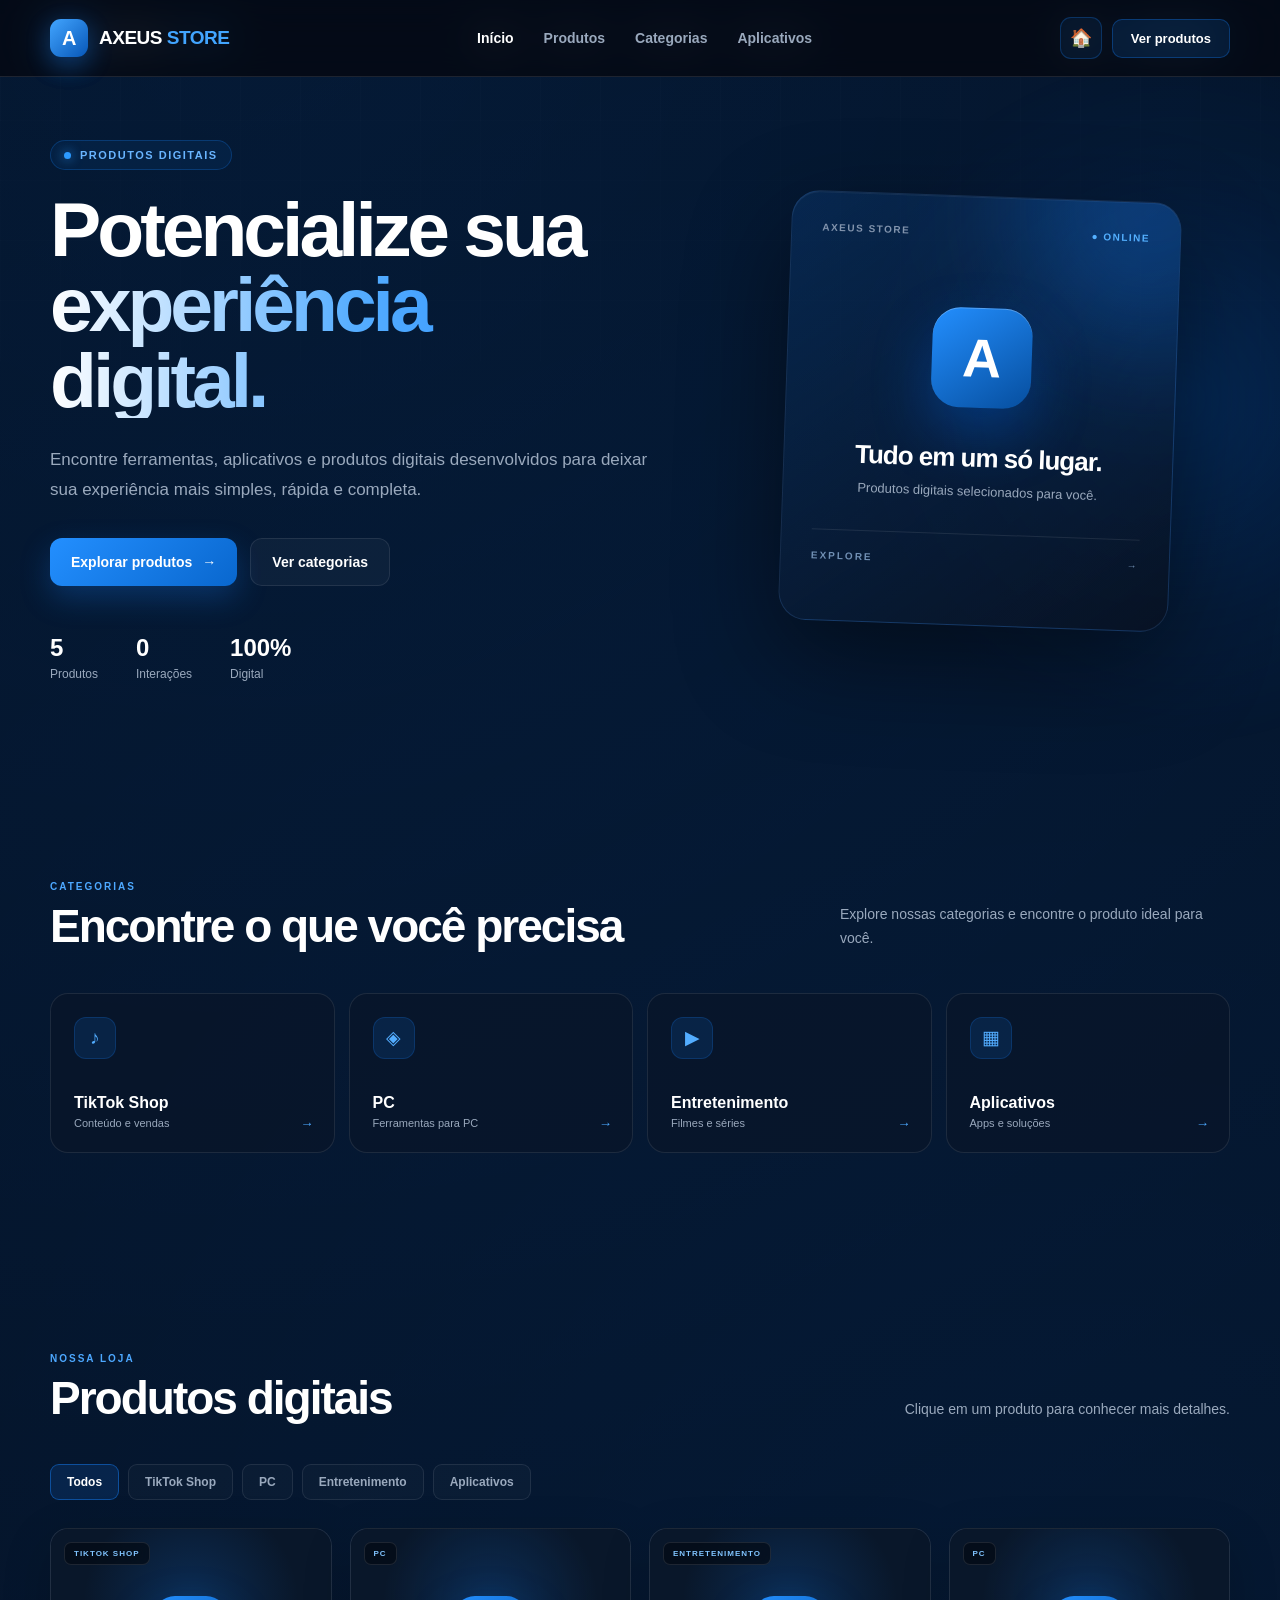
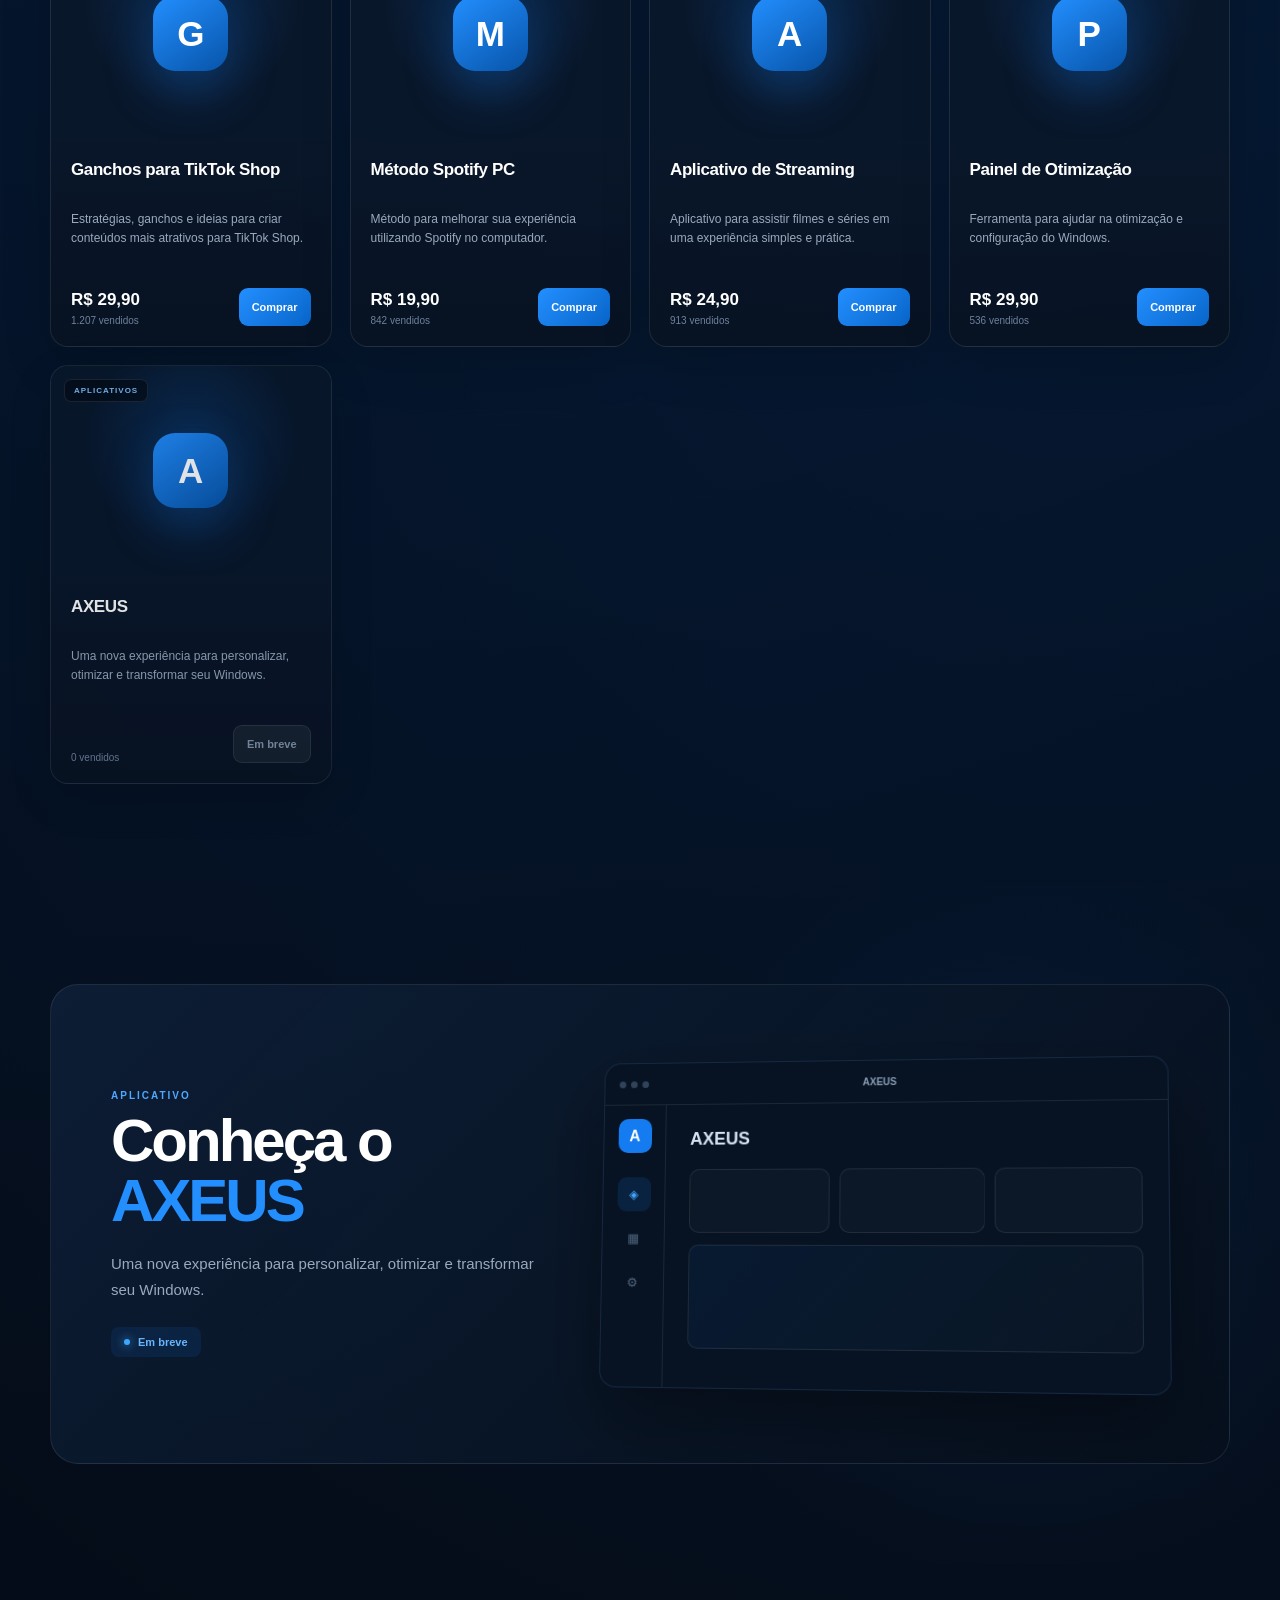
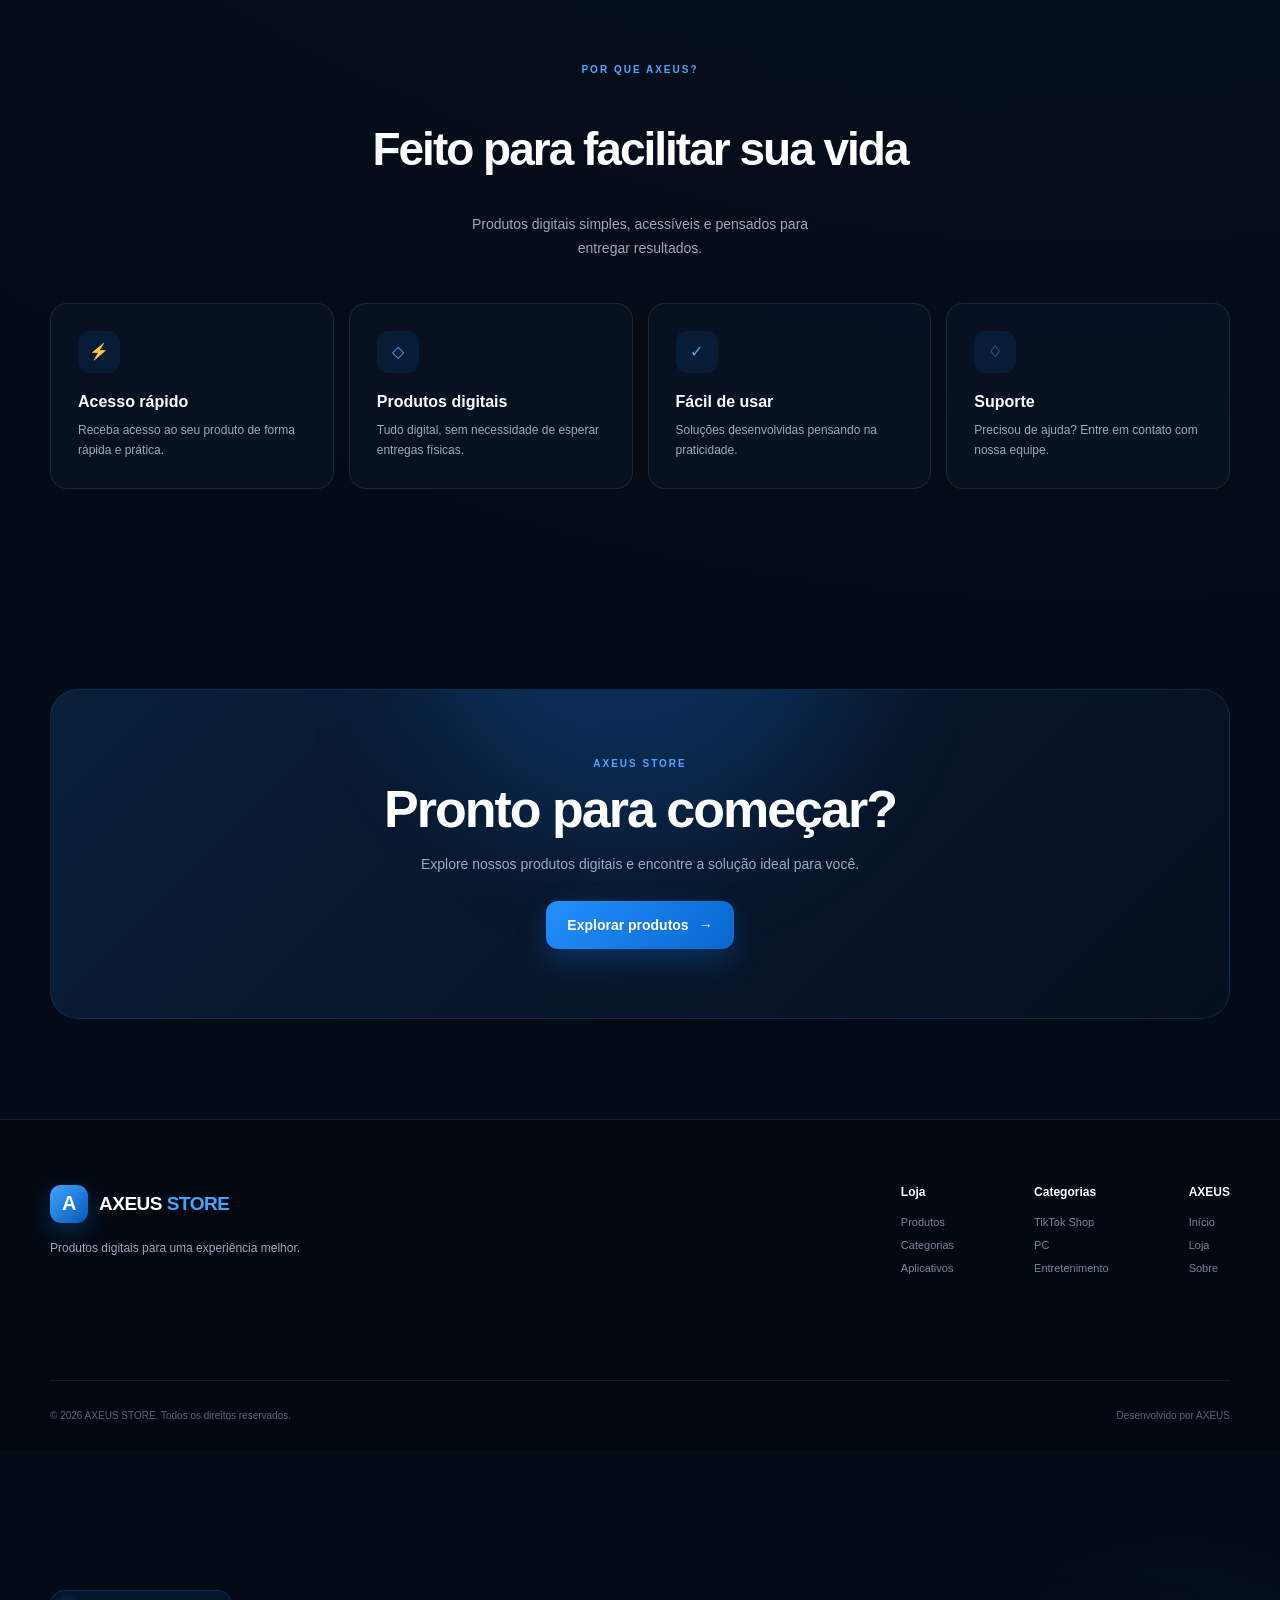
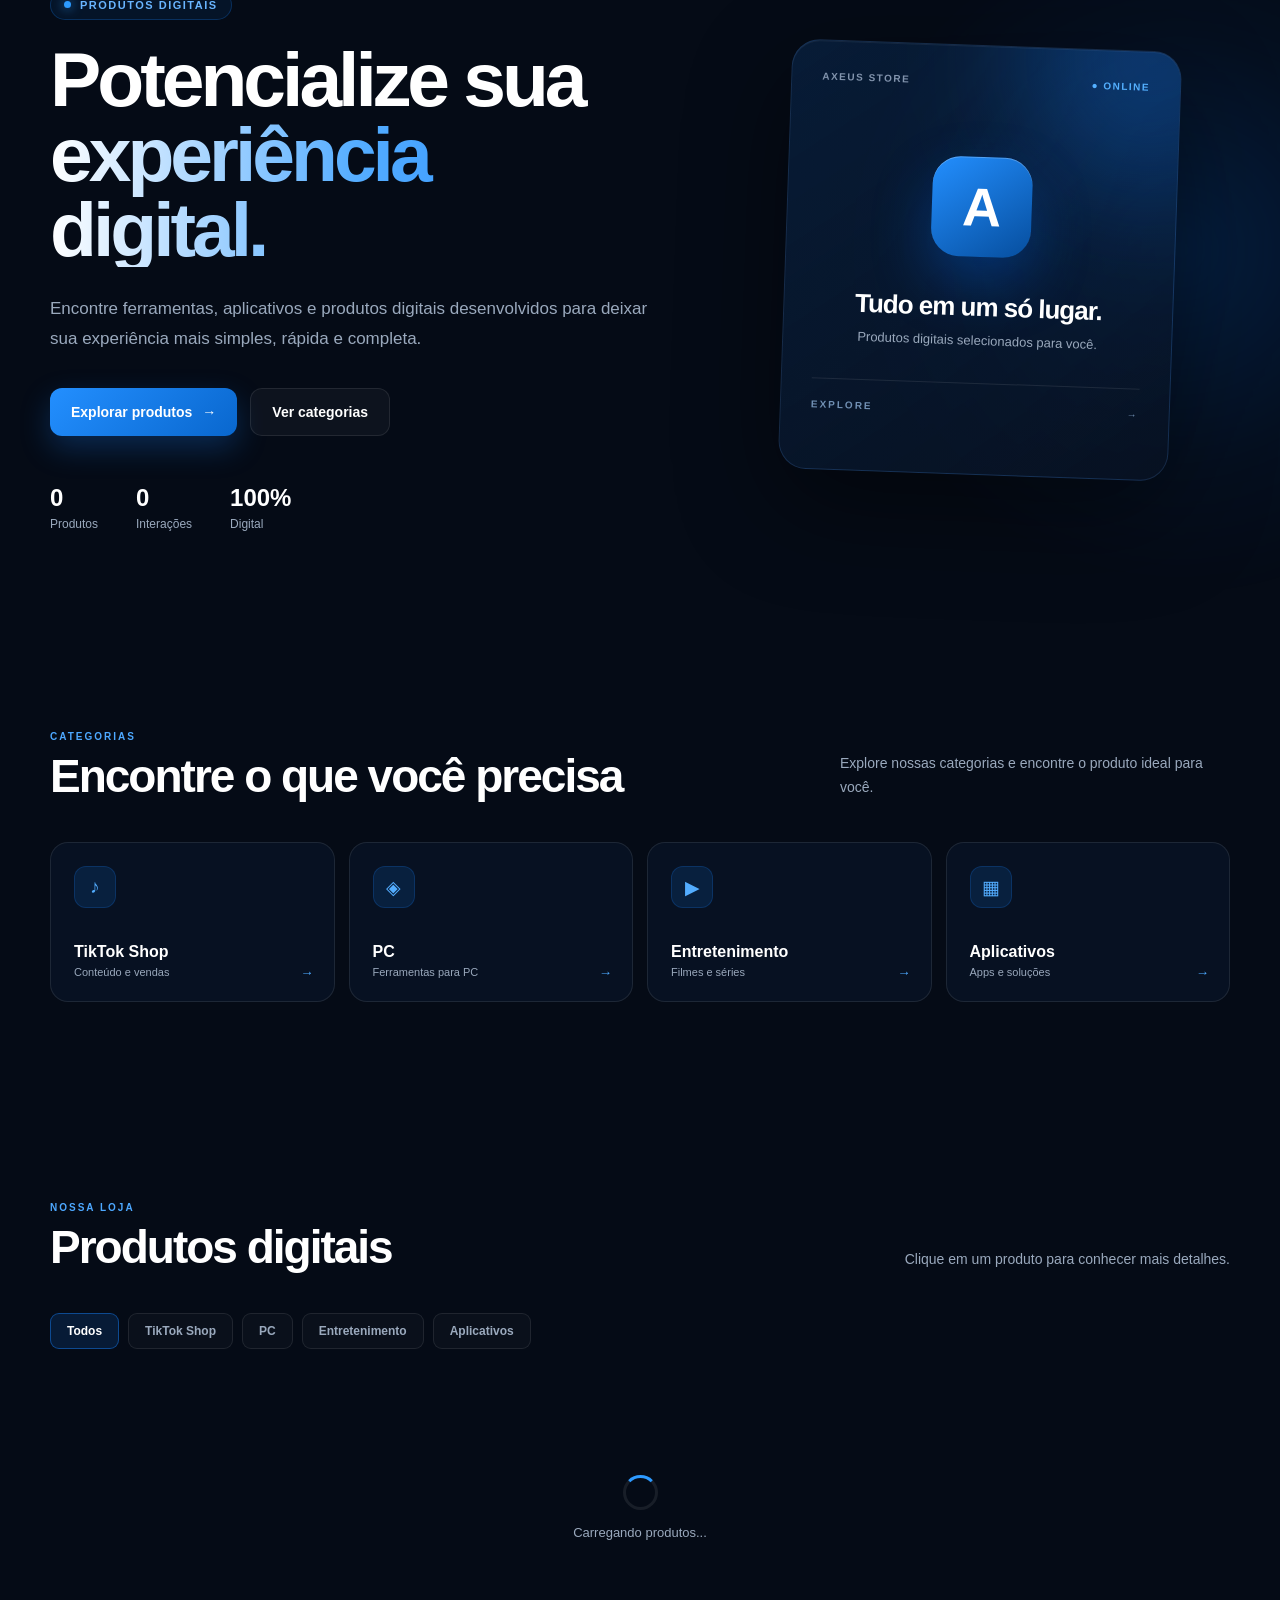
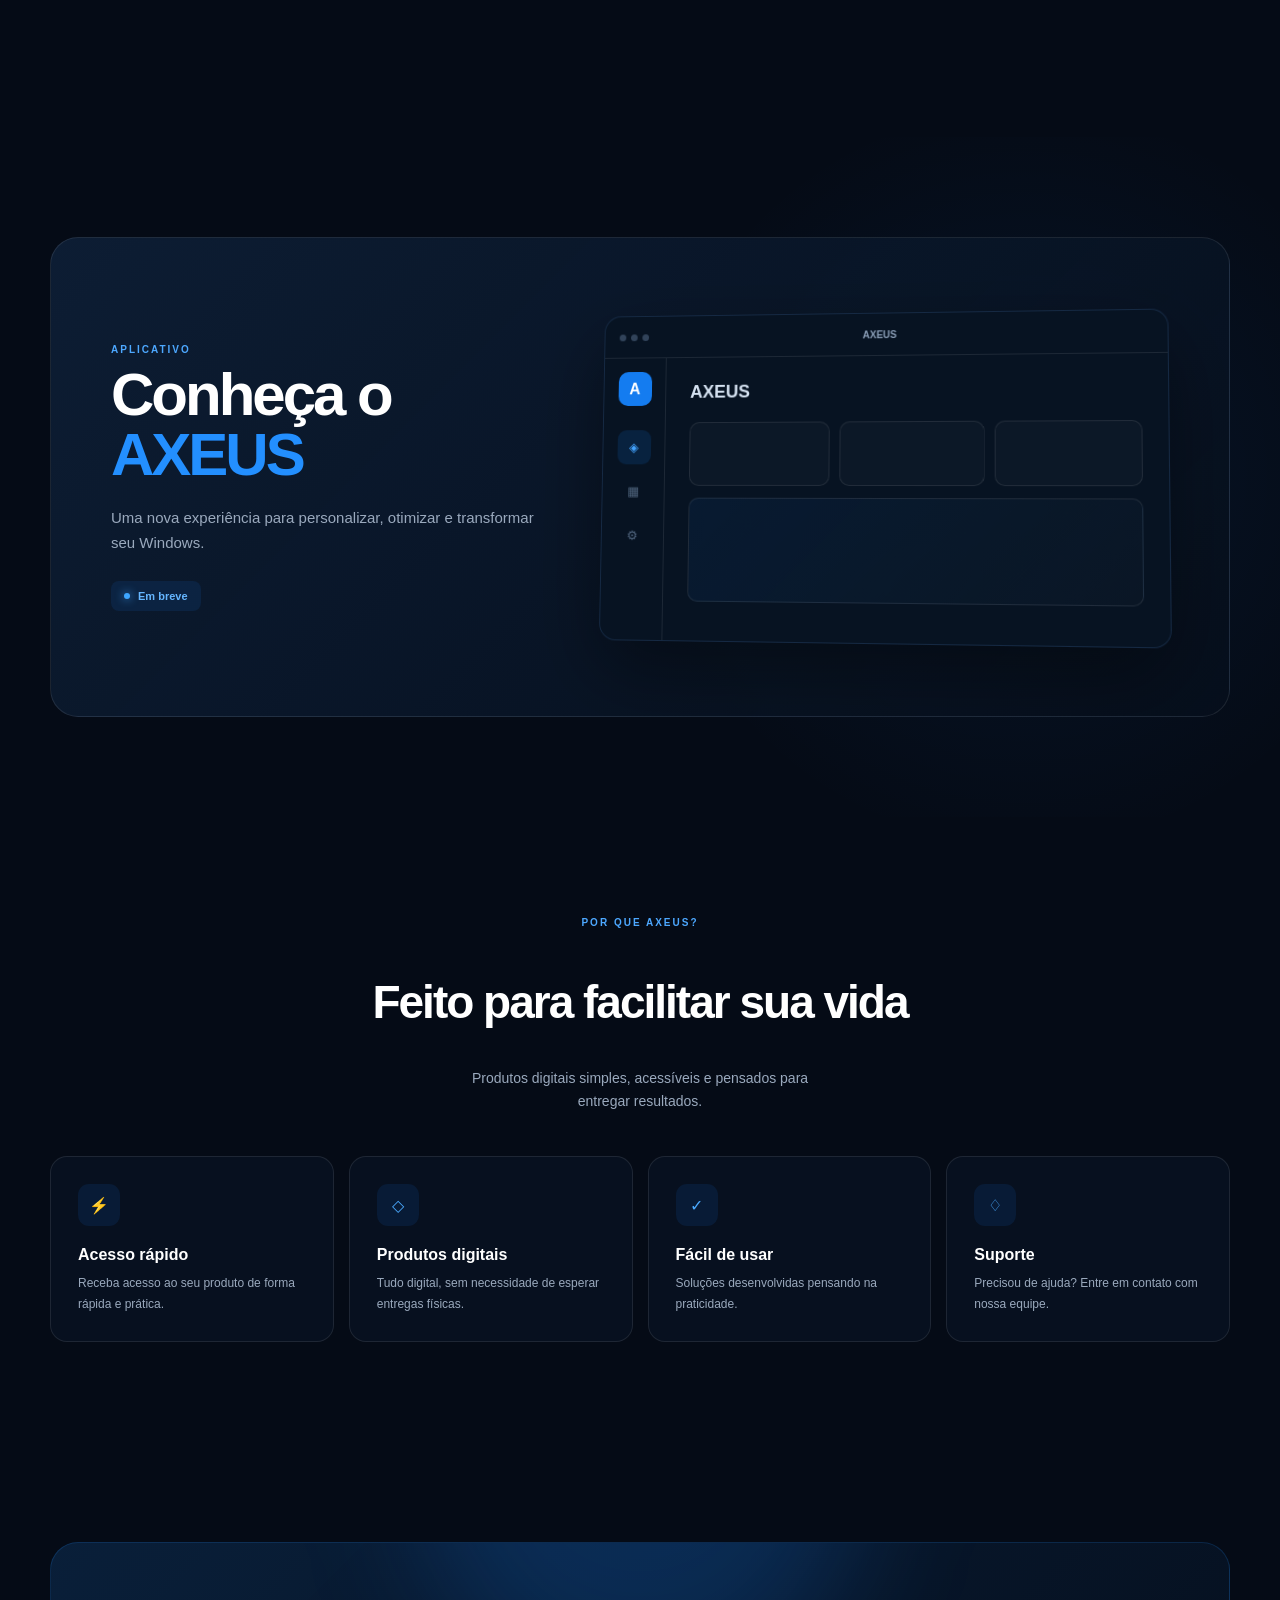
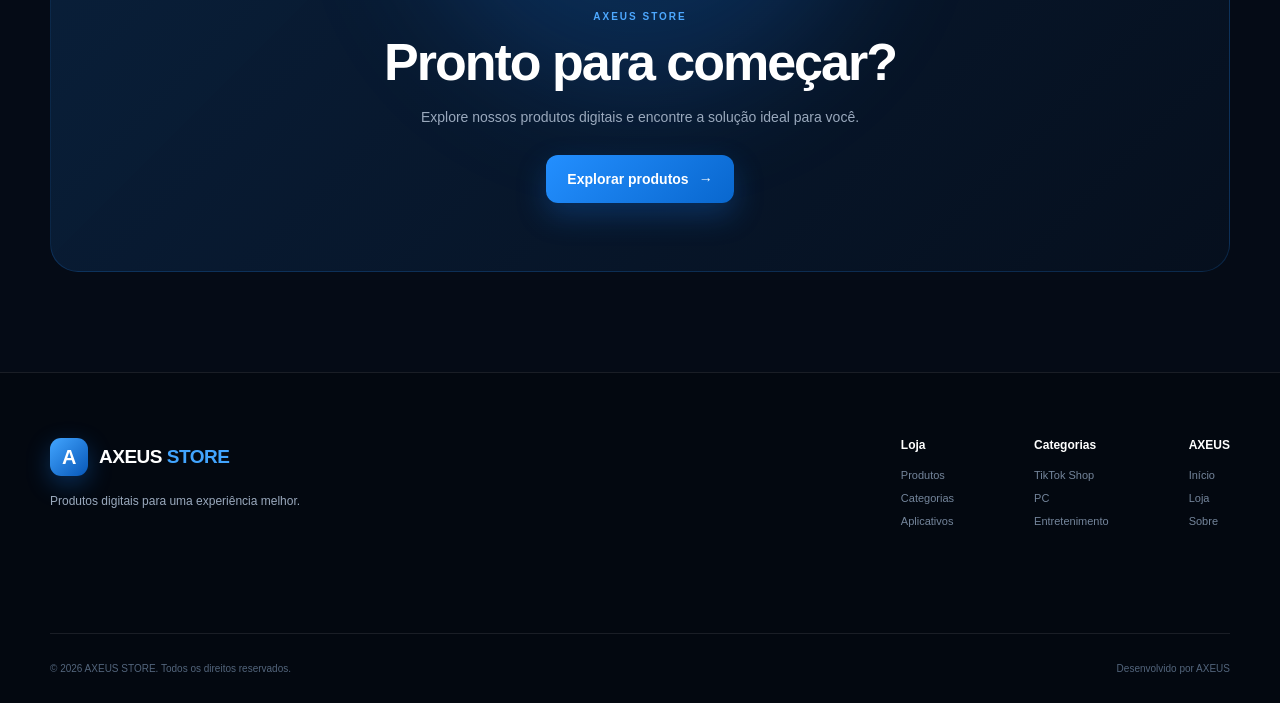
==== index.html @ 7fe7bf69 "Update index.html" ====
<!DOCTYPE html>
<html lang="pt-BR">

<head>

    <meta charset="UTF-8">
    <meta name="viewport" content="width=device-width, initial-scale=1.0">

    <title>ROMA STORE</title>

    <meta
        name="description"
        content="ROMA STORE - Produtos digitais, aplicativos, ferramentas e soluções."
    >

    <meta name="theme-color" content="#05070c">

    <link rel="icon" type="image/png" href="favicon.png">

    <link rel="stylesheet" href="style.css">

</head>

<body>

    <!-- =====================================================
         HEADER
    ====================================================== -->

    <header class="header">

        <div class="container header-content">

            <a href="#inicio" class="logo" aria-label="AXEUS STORE - Início">

                <span class="logo-icon">A</span>

                <span>
                    AXEUS<span class="logo-store"> STORE</span>
                </span>

            </a>

            <nav class="nav" aria-label="Navegação principal">

                <a
                    href="#inicio"
                    class="nav-link active"
                >
                    Início
                </a>

                <a
                    href="#produtos"
                    class="nav-link"
                >
                    Produtos
                </a>

                <a
                    href="#categorias"
                    class="nav-link"
                >
                    Categorias
                </a>

                <a
                    href="#aplicativos"
                    class="nav-link"
                >
                    Aplicativos
                </a>

            </nav>

            <!-- AÇÕES DO HEADER -->

            <div class="header-actions">

                <a
                    href="adm.html"
                    class="admin-home-button"
                    aria-label="Painel administrativo"
                    title="Painel administrativo"
                >
                    🏠
                </a>

                <a
                    href="#produtos"
                    class="header-button"
                >
                    Ver produtos
                </a>

            </div>

        </div>

    </header>

    <!-- =====================================================
         CONTEÚDO PRINCIPAL
    ====================================================== -->

    <main>

        <!-- =================================================
             HERO
        ================================================== -->

        <section
            id="inicio"
            class="hero"
        >

            <div
                class="hero-background"
                aria-hidden="true"
            ></div>

            <div class="container hero-content">

                <!-- TEXTO -->

                <div class="hero-text">

                    <div class="hero-badge">

                        <span
                            class="badge-dot"
                            aria-hidden="true"
                        ></span>

                        PRODUTOS DIGITAIS

                    </div>

                    <h1>

                        Potencialize sua

                        <span>
                            experiência digital.
                        </span>

                    </h1>

                    <p>

                        Encontre ferramentas, aplicativos e produtos
                        digitais desenvolvidos para deixar sua experiência
                        mais simples, rápida e completa.

                    </p>

                    <div class="hero-buttons">

                        <a
                            href="#produtos"
                            class="btn btn-primary"
                        >

                            Explorar produtos

                            <span aria-hidden="true">
                                →
                            </span>

                        </a>

                        <a
                            href="#categorias"
                            class="btn btn-secondary"
                        >
                            Ver categorias
                        </a>

                    </div>

                    <!-- ESTATÍSTICAS -->

                    <div class="hero-stats">

                        <div class="stat">

                            <strong id="hero-products-count">
                                0
                            </strong>

                            <span>
                                Produtos
                            </span>

                        </div>

                        <div class="stat">

                            <strong id="hero-clicks-count">
                                0
                            </strong>

                            <span>
                                Interações
                            </span>

                        </div>

                        <div class="stat">

                            <strong>
                                100%
                            </strong>

                            <span>
                                Digital
                            </span>

                        </div>

                    </div>

                </div>

                <!-- CARD PRINCIPAL -->

                <div class="hero-card-wrapper">

                    <div class="hero-card">

                        <div
                            class="hero-card-glow"
                            aria-hidden="true"
                        ></div>

                        <div class="hero-card-top">

                            <span class="hero-card-label">
                                AXEUS STORE
                            </span>

                            <span class="hero-card-status">
                                ● ONLINE
                            </span>

                        </div>

                        <div class="hero-card-logo">
                            A
                        </div>

                        <h3>
                            Tudo em um só lugar.
                        </h3>

                        <p>
                            Produtos digitais selecionados
                            para você.
                        </p>

                        <div
                            class="hero-card-line"
                            aria-hidden="true"
                        ></div>

                        <div class="hero-card-bottom">

                            <span>
                                EXPLORE
                            </span>

                            <span aria-hidden="true">
                                →
                            </span>

                        </div>

                    </div>

                </div>

            </div>

        </section>

        <!-- =================================================
             CATEGORIAS
        ================================================== -->

        <section
            id="categorias"
            class="categories-section"
        >

            <div class="container">

                <div class="section-header">

                    <div>

                        <span class="section-label">
                            CATEGORIAS
                        </span>

                        <h2>
                            Encontre o que você precisa
                        </h2>

                    </div>

                    <p>
                        Explore nossas categorias e encontre
                        o produto ideal para você.
                    </p>

                </div>

                <div class="categories-grid">

                    <!-- TIKTOK SHOP -->

                    <button
                        type="button"
                        class="category-card"
                        data-category="TIKTOK SHOP"
                    >

                        <div class="category-icon">
                            ♪
                        </div>

                        <div class="category-info">

                            <h3>
                                TikTok Shop
                            </h3>

                            <span>
                                Conteúdo e vendas
                            </span>

                        </div>

                        <span
                            class="category-arrow"
                            aria-hidden="true"
                        >
                            →
                        </span>

                    </button>

                    <!-- PC -->

                    <button
                        type="button"
                        class="category-card"
                        data-category="PC"
                    >

                        <div class="category-icon">
                            ◈
                        </div>

                        <div class="category-info">

                            <h3>
                                PC
                            </h3>

                            <span>
                                Ferramentas para PC
                            </span>

                        </div>

                        <span
                            class="category-arrow"
                            aria-hidden="true"
                        >
                            →
                        </span>

                    </button>

                    <!-- ENTRETENIMENTO -->

                    <button
                        type="button"
                        class="category-card"
                        data-category="ENTRETENIMENTO"
                    >

                        <div class="category-icon">
                            ▶
                        </div>

                        <div class="category-info">

                            <h3>
                                Entretenimento
                            </h3>

                            <span>
                                Filmes e séries
                            </span>

                        </div>

                        <span
                            class="category-arrow"
                            aria-hidden="true"
                        >
                            →
                        </span>

                    </button>

                    <!-- APLICATIVOS -->

                    <button
                        type="button"
                        class="category-card"
                        data-category="APLICATIVOS"
                    >

                        <div class="category-icon">
                            ▦
                        </div>

                        <div class="category-info">

                            <h3>
                                Aplicativos
                            </h3>

                            <span>
                                Apps e soluções
                            </span>

                        </div>

                        <span
                            class="category-arrow"
                            aria-hidden="true"
                        >
                            →
                        </span>

                    </button>

                </div>

            </div>

        </section>

        <!-- =================================================
             PRODUTOS
        ================================================== -->

        <section
            id="produtos"
            class="products-section"
        >

            <div class="container">

                <div class="section-header products-header">

                    <div>

                        <span class="section-label">
                            NOSSA LOJA
                        </span>

                        <h2>
                            Produtos digitais
                        </h2>

                    </div>

                    <p>
                        Clique em um produto para conhecer
                        mais detalhes.
                    </p>

                </div>

                <!-- FILTROS -->

                <div
                    class="products-filters"
                    aria-label="Filtros de produtos"
                >

                    <button
                        type="button"
                        class="filter-button active"
                        data-filter="TODOS"
                    >
                        Todos
                    </button>

                    <button
                        type="button"
                        class="filter-button"
                        data-filter="TIKTOK SHOP"
                    >
                        TikTok Shop
                    </button>

                    <button
                        type="button"
                        class="filter-button"
                        data-filter="PC"
                    >
                        PC
                    </button>

                    <button
                        type="button"
                        class="filter-button"
                        data-filter="ENTRETENIMENTO"
                    >
                        Entretenimento
                    </button>

                    <button
                        type="button"
                        class="filter-button"
                        data-filter="APLICATIVOS"
                    >
                        Aplicativos
                    </button>

                </div>

                <!-- =================================================
                     GRID DINÂMICO

                     NÃO ALTERAR O ID.
                     O script.js utiliza este elemento.
                ================================================== -->

                <div
                    id="products-grid"
                    class="products-grid"
                >

                    <div class="products-loading">

                        <div
                            class="loading-spinner"
                            aria-hidden="true"
                        ></div>

                        <span>
                            Carregando produtos...
                        </span>

                    </div>

                </div>

                <!-- NENHUM PRODUTO -->

                <div
                    id="empty-products"
                    class="empty-products"
                    style="display: none;"
                >

                    <div
                        class="empty-icon"
                        aria-hidden="true"
                    >
                        ◌
                    </div>

                    <h3>
                        Nenhum produto encontrado
                    </h3>

                    <p>
                        Não existem produtos nesta categoria.
                    </p>

                </div>

            </div>

        </section>

        <!-- =================================================
             APLICATIVOS
        ================================================== -->

        <section
            id="aplicativos"
            class="apps-section"
        >

            <div class="container">

                <div class="app-highlight">

                    <!-- TEXTO -->

                    <div class="app-highlight-content">

                        <span class="section-label">
                            APLICATIVO
                        </span>

                        <h2>

                            Conheça o

                            <span>
                                AXEUS
                            </span>

                        </h2>

                        <p>

                            Uma nova experiência para personalizar,
                            otimizar e transformar seu Windows.

                        </p>

                        <div class="app-status">

                            <span
                                aria-hidden="true"
                            ></span>

                            Em breve

                        </div>

                    </div>

                    <!-- PREVIEW DO APP -->

                    <div class="app-visual">

                        <div class="app-window">

                            <div class="app-window-header">

                                <div
                                    class="window-dots"
                                    aria-hidden="true"
                                >

                                    <span></span>
                                    <span></span>
                                    <span></span>

                                </div>

                                <span>
                                    AXEUS
                                </span>

                            </div>

                            <div class="app-window-body">

                                <div class="app-sidebar">

                                    <div class="app-sidebar-logo">
                                        A
                                    </div>

                                    <div class="app-sidebar-item active">
                                        ◈
                                    </div>

                                    <div class="app-sidebar-item">
                                        ▦
                                    </div>

                                    <div class="app-sidebar-item">
                                        ⚙
                                    </div>

                                </div>

                                <div class="app-dashboard">

                                    <div class="app-dashboard-title">
                                        AXEUS
                                    </div>

                                    <div class="app-dashboard-cards">

                                        <div></div>
                                        <div></div>
                                        <div></div>

                                    </div>

                                    <div class="app-dashboard-large"></div>

                                </div>

                            </div>

                        </div>

                    </div>

                </div>

            </div>

        </section>

        <!-- =================================================
             BENEFÍCIOS
        ================================================== -->

        <section class="benefits-section">

            <div class="container">

                <div class="section-header center">

                    <span class="section-label">
                        POR QUE AXEUS?
                    </span>

                    <h2>
                        Feito para facilitar sua vida
                    </h2>

                    <p>
                        Produtos digitais simples, acessíveis
                        e pensados para entregar resultados.
                    </p>

                </div>

                <div class="benefits-grid">

                    <div class="benefit-card">

                        <div class="benefit-icon">
                            ⚡
                        </div>

                        <h3>
                            Acesso rápido
                        </h3>

                        <p>
                            Receba acesso ao seu produto
                            de forma rápida e prática.
                        </p>

                    </div>

                    <div class="benefit-card">

                        <div class="benefit-icon">
                            ◇
                        </div>

                        <h3>
                            Produtos digitais
                        </h3>

                        <p>
                            Tudo digital, sem necessidade
                            de esperar entregas físicas.
                        </p>

                    </div>

                    <div class="benefit-card">

                        <div class="benefit-icon">
                            ✓
                        </div>

                        <h3>
                            Fácil de usar
                        </h3>

                        <p>
                            Soluções desenvolvidas pensando
                            na praticidade.
                        </p>

                    </div>

                    <div class="benefit-card">

                        <div class="benefit-icon">
                            ♢
                        </div>

                        <h3>
                            Suporte
                        </h3>

                        <p>
                            Precisou de ajuda? Entre em contato
                            com nossa equipe.
                        </p>

                    </div>

                </div>

            </div>

        </section>

        <!-- =================================================
             CTA
        ================================================== -->

        <section class="cta-section">

            <div class="container">

                <div class="cta-card">

                    <div
                        class="cta-glow"
                        aria-hidden="true"
                    ></div>

                    <div class="cta-content">

                        <span class="section-label">
                            AXEUS STORE
                        </span>

                        <h2>
                            Pronto para começar?
                        </h2>

                        <p>
                            Explore nossos produtos digitais
                            e encontre a solução ideal para você.
                        </p>

                        <a
                            href="#produtos"
                            class="btn btn-primary"
                        >

                            Explorar produtos

                            <span aria-hidden="true">
                                →
                            </span>

                        </a>

                    </div>

                </div>

            </div>

        </section>

    </main>

    <!-- =====================================================
         FOOTER
    ====================================================== -->

    <footer class="footer">

        <div class="container">

            <div class="footer-content">

                <!-- MARCA -->

                <div class="footer-brand">

                    <a
                        href="#inicio"
                        class="logo"
                        aria-label="AXEUS STORE - Início"
                    >

                        <span class="logo-icon">
                            A
                        </span>

                        <span>

                            AXEUS

                            <span class="logo-store">
                                STORE
                            </span>

                        </span>

                    </a>

                    <p>
                        Produtos digitais para uma
                        experiência melhor.
                    </p>

                </div>

                <!-- LINKS -->

                <div class="footer-links">

                    <div class="footer-column">

                        <h4>
                            Loja
                        </h4>

                        <a href="#produtos">
                            Produtos
                        </a>

                        <a href="#categorias">
                            Categorias
                        </a>

                        <a href="#aplicativos">
                            Aplicativos
                        </a>

                    </div>

                    <div class="footer-column">

                        <h4>
                            Categorias
                        </h4>

                        <a href="#produtos">
                            TikTok Shop
                        </a>

                        <a href="#produtos">
                            PC
                        </a>

                        <a href="#produtos">
                            Entretenimento
                        </a>

                    </div>

                    <div class="footer-column">

                        <h4>
                            AXEUS
                        </h4>

                        <a href="#inicio">
                            Início
                        </a>

                        <a href="#produtos">
                            Loja
                        </a>

                        <a href="#aplicativos">
                            Sobre
                        </a>

                    </div>

                </div>

            </div>

            <!-- RODAPÉ INFERIOR -->

            <div class="footer-bottom">

                <span>
                    © 2026 AXEUS STORE. Todos os direitos reservados.
                </span>

                <span>
                    Desenvolvido por AXEUS
                </span>

            </div>

        </div>

    </footer>

    <!-- =====================================================
         CONFIGURAÇÃO DA LOJA
         
         MANTIDO EXATAMENTE PARA NÃO QUEBRAR
         A COMUNICAÇÃO COM O ADMIN.
    ====================================================== -->

    <script>

        window.AXEUS_STORAGE_KEY = "axeus_products";

    </script>

    <!-- =====================================================
         SCRIPT PRINCIPAL
    ====================================================== -->

    <script src="script.js"></script>

    <!-- =====================================================
         FALLBACK DE NAVEGAÇÃO
    ====================================================== -->

    <script>

        document.addEventListener("DOMContentLoaded", function () {

            /*
             * Rolagem suave
             */

            document
                .querySelectorAll('a[href^="#"]')
                .forEach(function (link) {

                    link.addEventListener("click", function (event) {

                        const targetId =
                            this.getAttribute("href");

                        if (
                            !targetId ||
                            targetId === "#"
                        ) {
                            return;
                        }

                        const target =
                            document.querySelector(targetId);

                        if (!target) {
                            return;
                        }

                        event.preventDefault();

                        target.scrollIntoView({

                            behavior: "smooth",

                            block: "start"

                        });

                    });

                });

            /*
             * Filtros de categoria
             */

            document
                .querySelectorAll(".category-card")
                .forEach(function (button) {

                    button.addEventListener(
                        "click",
                        function () {

                            const category =
                                this.dataset.category;

                            const filterButton =
                                document.querySelector(
                                    '.filter-button[data-filter="' +
                                    category +
                                    '"]'
                                );

                            if (filterButton) {

                                filterButton.click();

                            }

                            const productsSection =
                                document.querySelector(
                                    "#produtos"
                                );

                            if (productsSection) {

                                productsSection.scrollIntoView({

                                    behavior: "smooth",

                                    block: "start"

                                });

                            }

                        }
                    );

                });

        });

    </script>

</body>

</html><!DOCTYPE html>
<html lang="pt-BR">

<head>

    <meta charset="UTF-8">
    <meta name="viewport" content="width=device-width, initial-scale=1.0">

    <title>ROMA STORE</title>

    <meta
        name="description"
        content="ROMA STORE - Produtos digitais, aplicativos, ferramentas e soluções."
    >

   <meta name="theme-color" content="#05070c">

<link rel="icon" type="image/png" href="favicon.png">

<link rel="stylesheet" href="style.css">

</head>

<body>

    <!-- =====================================================
         HEADER
    ====================================================== -->

    <header class="header">

        <div class="container header-content">

            <a href="#inicio" class="logo" aria-label="AXEUS STORE - Início">

                <span class="logo-icon">A</span>

                <span>
                    AXEUS<span class="logo-store"> STORE</span>
                </span>

            </a>

            <nav class="nav" aria-label="Navegação principal">

                <a
                    href="#inicio"
                    class="nav-link active"
                >
                    Início
                </a>

                <a
                    href="#produtos"
                    class="nav-link"
                >
                    Produtos
                </a>

                <a
                    href="#categorias"
                    class="nav-link"
                >
                    Categorias
                </a>

                <a
                    href="#aplicativos"
                    class="nav-link"
                >
                    Aplicativos
                </a>

            </nav>

            <!-- AÇÕES DO HEADER -->

            <div class="header-actions">

                <a
                    href="adm.html"
                    class="admin-home-button"
                    aria-label="Painel administrativo"
                    title="Painel administrativo"
                >
                    🏠
                </a>

                <a
                    href="#produtos"
                    class="header-button"
                >
                    Ver produtos
                </a>

            </div>

        </div>

    </header>

    <!-- =====================================================
         CONTEÚDO PRINCIPAL
    ====================================================== -->

    <main>

        <!-- =================================================
             HERO
        ================================================== -->

        <section
            id="inicio"
            class="hero"
        >

            <div
                class="hero-background"
                aria-hidden="true"
            ></div>

            <div class="container hero-content">

                <!-- TEXTO -->

                <div class="hero-text">

                    <div class="hero-badge">

                        <span
                            class="badge-dot"
                            aria-hidden="true"
                        ></span>

                        PRODUTOS DIGITAIS

                    </div>

                    <h1>

                        Potencialize sua

                        <span>
                            experiência digital.
                        </span>

                    </h1>

                    <p>

                        Encontre ferramentas, aplicativos e produtos
                        digitais desenvolvidos para deixar sua experiência
                        mais simples, rápida e completa.

                    </p>

                    <div class="hero-buttons">

                        <a
                            href="#produtos"
                            class="btn btn-primary"
                        >

                            Explorar produtos

                            <span aria-hidden="true">
                                →
                            </span>

                        </a>

                        <a
                            href="#categorias"
                            class="btn btn-secondary"
                        >
                            Ver categorias
                        </a>

                    </div>

                    <!-- ESTATÍSTICAS -->

                    <div class="hero-stats">

                        <div class="stat">

                            <strong id="hero-products-count">
                                0
                            </strong>

                            <span>
                                Produtos
                            </span>

                        </div>

                        <div class="stat">

                            <strong id="hero-clicks-count">
                                0
                            </strong>

                            <span>
                                Interações
                            </span>

                        </div>

                        <div class="stat">

                            <strong>
                                100%
                            </strong>

                            <span>
                                Digital
                            </span>

                        </div>

                    </div>

                </div>

                <!-- CARD PRINCIPAL -->

                <div class="hero-card-wrapper">

                    <div class="hero-card">

                        <div
                            class="hero-card-glow"
                            aria-hidden="true"
                        ></div>

                        <div class="hero-card-top">

                            <span class="hero-card-label">
                                AXEUS STORE
                            </span>

                            <span class="hero-card-status">
                                ● ONLINE
                            </span>

                        </div>

                        <div class="hero-card-logo">
                            A
                        </div>

                        <h3>
                            Tudo em um só lugar.
                        </h3>

                        <p>
                            Produtos digitais selecionados
                            para você.
                        </p>

                        <div
                            class="hero-card-line"
                            aria-hidden="true"
                        ></div>

                        <div class="hero-card-bottom">

                            <span>
                                EXPLORE
                            </span>

                            <span aria-hidden="true">
                                →
                            </span>

                        </div>

                    </div>

                </div>

            </div>

        </section>

        <!-- =================================================
             CATEGORIAS
        ================================================== -->

        <section
            id="categorias"
            class="categories-section"
        >

            <div class="container">

                <div class="section-header">

                    <div>

                        <span class="section-label">
                            CATEGORIAS
                        </span>

                        <h2>
                            Encontre o que você precisa
                        </h2>

                    </div>

                    <p>
                        Explore nossas categorias e encontre
                        o produto ideal para você.
                    </p>

                </div>

                <div class="categories-grid">

                    <!-- TIKTOK SHOP -->

                    <button
                        type="button"
                        class="category-card"
                        data-category="TIKTOK SHOP"
                    >

                        <div class="category-icon">
                            ♪
                        </div>

                        <div class="category-info">

                            <h3>
                                TikTok Shop
                            </h3>

                            <span>
                                Conteúdo e vendas
                            </span>

                        </div>

                        <span
                            class="category-arrow"
                            aria-hidden="true"
                        >
                            →
                        </span>

                    </button>

                    <!-- PC -->

                    <button
                        type="button"
                        class="category-card"
                        data-category="PC"
                    >

                        <div class="category-icon">
                            ◈
                        </div>

                        <div class="category-info">

                            <h3>
                                PC
                            </h3>

                            <span>
                                Ferramentas para PC
                            </span>

                        </div>

                        <span
                            class="category-arrow"
                            aria-hidden="true"
                        >
                            →
                        </span>

                    </button>

                    <!-- ENTRETENIMENTO -->

                    <button
                        type="button"
                        class="category-card"
                        data-category="ENTRETENIMENTO"
                    >

                        <div class="category-icon">
                            ▶
                        </div>

                        <div class="category-info">

                            <h3>
                                Entretenimento
                            </h3>

                            <span>
                                Filmes e séries
                            </span>

                        </div>

                        <span
                            class="category-arrow"
                            aria-hidden="true"
                        >
                            →
                        </span>

                    </button>

                    <!-- APLICATIVOS -->

                    <button
                        type="button"
                        class="category-card"
                        data-category="APLICATIVOS"
                    >

                        <div class="category-icon">
                            ▦
                        </div>

                        <div class="category-info">

                            <h3>
                                Aplicativos
                            </h3>

                            <span>
                                Apps e soluções
                            </span>

                        </div>

                        <span
                            class="category-arrow"
                            aria-hidden="true"
                        >
                            →
                        </span>

                    </button>

                </div>

            </div>

        </section>

        <!-- =================================================
             PRODUTOS
        ================================================== -->

        <section
            id="produtos"
            class="products-section"
        >

            <div class="container">

                <div class="section-header products-header">

                    <div>

                        <span class="section-label">
                            NOSSA LOJA
                        </span>

                        <h2>
                            Produtos digitais
                        </h2>

                    </div>

                    <p>
                        Clique em um produto para conhecer
                        mais detalhes.
                    </p>

                </div>

                <!-- FILTROS -->

                <div
                    class="products-filters"
                    aria-label="Filtros de produtos"
                >

                    <button
                        type="button"
                        class="filter-button active"
                        data-filter="TODOS"
                    >
                        Todos
                    </button>

                    <button
                        type="button"
                        class="filter-button"
                        data-filter="TIKTOK SHOP"
                    >
                        TikTok Shop
                    </button>

                    <button
                        type="button"
                        class="filter-button"
                        data-filter="PC"
                    >
                        PC
                    </button>

                    <button
                        type="button"
                        class="filter-button"
                        data-filter="ENTRETENIMENTO"
                    >
                        Entretenimento
                    </button>

                    <button
                        type="button"
                        class="filter-button"
                        data-filter="APLICATIVOS"
                    >
                        Aplicativos
                    </button>

                </div>

                <!-- =================================================
                     GRID DINÂMICO

                     NÃO ALTERAR O ID.
                     O script.js utiliza este elemento.
                ================================================== -->

                <div
                    id="products-grid"
                    class="products-grid"
                >

                    <div class="products-loading">

                        <div
                            class="loading-spinner"
                            aria-hidden="true"
                        ></div>

                        <span>
                            Carregando produtos...
                        </span>

                    </div>

                </div>

                <!-- NENHUM PRODUTO -->

                <div
                    id="empty-products"
                    class="empty-products"
                    style="display: none;"
                >

                    <div
                        class="empty-icon"
                        aria-hidden="true"
                    >
                        ◌
                    </div>

                    <h3>
                        Nenhum produto encontrado
                    </h3>

                    <p>
                        Não existem produtos nesta categoria.
                    </p>

                </div>

            </div>

        </section>

        <!-- =================================================
             APLICATIVOS
        ================================================== -->

        <section
            id="aplicativos"
            class="apps-section"
        >

            <div class="container">

                <div class="app-highlight">

                    <!-- TEXTO -->

                    <div class="app-highlight-content">

                        <span class="section-label">
                            APLICATIVO
                        </span>

                        <h2>

                            Conheça o

                            <span>
                                AXEUS
                            </span>

                        </h2>

                        <p>

                            Uma nova experiência para personalizar,
                            otimizar e transformar seu Windows.

                        </p>

                        <div class="app-status">

                            <span
                                aria-hidden="true"
                            ></span>

                            Em breve

                        </div>

                    </div>

                    <!-- PREVIEW DO APP -->

                    <div class="app-visual">

                        <div class="app-window">

                            <div class="app-window-header">

                                <div
                                    class="window-dots"
                                    aria-hidden="true"
                                >

                                    <span></span>
                                    <span></span>
                                    <span></span>

                                </div>

                                <span>
                                    AXEUS
                                </span>

                            </div>

                            <div class="app-window-body">

                                <div class="app-sidebar">

                                    <div class="app-sidebar-logo">
                                        A
                                    </div>

                                    <div class="app-sidebar-item active">
                                        ◈
                                    </div>

                                    <div class="app-sidebar-item">
                                        ▦
                                    </div>

                                    <div class="app-sidebar-item">
                                        ⚙
                                    </div>

                                </div>

                                <div class="app-dashboard">

                                    <div class="app-dashboard-title">
                                        AXEUS
                                    </div>

                                    <div class="app-dashboard-cards">

                                        <div></div>
                                        <div></div>
                                        <div></div>

                                    </div>

                                    <div class="app-dashboard-large"></div>

                                </div>

                            </div>

                        </div>

                    </div>

                </div>

            </div>

        </section>

        <!-- =================================================
             BENEFÍCIOS
        ================================================== -->

        <section class="benefits-section">

            <div class="container">

                <div class="section-header center">

                    <span class="section-label">
                        POR QUE AXEUS?
                    </span>

                    <h2>
                        Feito para facilitar sua vida
                    </h2>

                    <p>
                        Produtos digitais simples, acessíveis
                        e pensados para entregar resultados.
                    </p>

                </div>

                <div class="benefits-grid">

                    <div class="benefit-card">

                        <div class="benefit-icon">
                            ⚡
                        </div>

                        <h3>
                            Acesso rápido
                        </h3>

                        <p>
                            Receba acesso ao seu produto
                            de forma rápida e prática.
                        </p>

                    </div>

                    <div class="benefit-card">

                        <div class="benefit-icon">
                            ◇
                        </div>

                        <h3>
                            Produtos digitais
                        </h3>

                        <p>
                            Tudo digital, sem necessidade
                            de esperar entregas físicas.
                        </p>

                    </div>

                    <div class="benefit-card">

                        <div class="benefit-icon">
                            ✓
                        </div>

                        <h3>
                            Fácil de usar
                        </h3>

                        <p>
                            Soluções desenvolvidas pensando
                            na praticidade.
                        </p>

                    </div>

                    <div class="benefit-card">

                        <div class="benefit-icon">
                            ♢
                        </div>

                        <h3>
                            Suporte
                        </h3>

                        <p>
                            Precisou de ajuda? Entre em contato
                            com nossa equipe.
                        </p>

                    </div>

                </div>

            </div>

        </section>

        <!-- =================================================
             CTA
        ================================================== -->

        <section class="cta-section">

            <div class="container">

                <div class="cta-card">

                    <div
                        class="cta-glow"
                        aria-hidden="true"
                    ></div>

                    <div class="cta-content">

                        <span class="section-label">
                            AXEUS STORE
                        </span>

                        <h2>
                            Pronto para começar?
                        </h2>

                        <p>
                            Explore nossos produtos digitais
                            e encontre a solução ideal para você.
                        </p>

                        <a
                            href="#produtos"
                            class="btn btn-primary"
                        >

                            Explorar produtos

                            <span aria-hidden="true">
                                →
                            </span>

                        </a>

                    </div>

                </div>

            </div>

        </section>

    </main>

    <!-- =====================================================
         FOOTER
    ====================================================== -->

    <footer class="footer">

        <div class="container">

            <div class="footer-content">

                <!-- MARCA -->

                <div class="footer-brand">

                    <a
                        href="#inicio"
                        class="logo"
                        aria-label="AXEUS STORE - Início"
                    >

                        <span class="logo-icon">
                            A
                        </span>

                        <span>

                            AXEUS

                            <span class="logo-store">
                                STORE
                            </span>

                        </span>

                    </a>

                    <p>
                        Produtos digitais para uma
                        experiência melhor.
                    </p>

                </div>

                <!-- LINKS -->

                <div class="footer-links">

                    <div class="footer-column">

                        <h4>
                            Loja
                        </h4>

                        <a href="#produtos">
                            Produtos
                        </a>

                        <a href="#categorias">
                            Categorias
                        </a>

                        <a href="#aplicativos">
                            Aplicativos
                        </a>

                    </div>

                    <div class="footer-column">

                        <h4>
                            Categorias
                        </h4>

                        <a href="#produtos">
                            TikTok Shop
                        </a>

                        <a href="#produtos">
                            PC
                        </a>

                        <a href="#produtos">
                            Entretenimento
                        </a>

                    </div>

                    <div class="footer-column">

                        <h4>
                            AXEUS
                        </h4>

                        <a href="#inicio">
                            Início
                        </a>

                        <a href="#produtos">
                            Loja
                        </a>

                        <a href="#aplicativos">
                            Sobre
                        </a>

                    </div>

                </div>

            </div>

            <!-- RODAPÉ INFERIOR -->

            <div class="footer-bottom">

                <span>
                    © 2026 AXEUS STORE. Todos os direitos reservados.
                </span>

                <span>
                    Desenvolvido por AXEUS
                </span>

            </div>

        </div>

    </footer>

    <!-- =====================================================
         CONFIGURAÇÃO DA LOJA
         
         MANTIDO EXATAMENTE PARA NÃO QUEBRAR
         A COMUNICAÇÃO COM O ADMIN.
    ====================================================== -->

    <script>

        window.AXEUS_STORAGE_KEY = "axeus_products";

    </script>

    <!-- =====================================================
         SCRIPT PRINCIPAL
    ====================================================== -->

    <script src="script.js"></script>

    <!-- =====================================================
         FALLBACK DE NAVEGAÇÃO
    ====================================================== -->

    <script>

        document.addEventListener("DOMContentLoaded", function () {

            /*
             * Rolagem suave
             */

            document
                .querySelectorAll('a[href^="#"]')
                .forEach(function (link) {

                    link.addEventListener("click", function (event) {

                        const targetId =
                            this.getAttribute("href");

                        if (
                            !targetId ||
                            targetId === "#"
                        ) {
                            return;
                        }

                        const target =
                            document.querySelector(targetId);

                        if (!target) {
                            return;
                        }

                        event.preventDefault();

                        target.scrollIntoView({

                            behavior: "smooth",

                            block: "start"

                        });

                    });

                });

            /*
             * Filtros de categoria
             */

            document
                .querySelectorAll(".category-card")
                .forEach(function (button) {

                    button.addEventListener(
                        "click",
                        function () {

                            const category =
                                this.dataset.category;

                            const filterButton =
                                document.querySelector(
                                    '.filter-button[data-filter="' +
                                    category +
                                    '"]'
                                );

                            if (filterButton) {

                                filterButton.click();

                            }

                            const productsSection =
                                document.querySelector(
                                    "#produtos"
                                );

                            if (productsSection) {

                                productsSection.scrollIntoView({

                                    behavior: "smooth",

                                    block: "start"

                                });

                            }

                        }
                    );

                });

        });

    </script>

</body>

</html>
---- style.css ----
* {
    margin: 0;
    padding: 0;
    box-sizing: border-box;
}

:root {
    --bg: #050b16;
    --bg-secondary: #081222;
    --card: rgba(12, 25, 45, 0.72);
    --card-hover: rgba(17, 34, 60, 0.9);
    --blue: #1683ff;
    --blue-light: #42a5ff;
    --blue-dark: #0757b8;
    --text: #ffffff;
    --text-secondary: #9aa9bd;
    --border: rgba(255, 255, 255, 0.09);
    --shadow: 0 20px 60px rgba(0, 0, 0, 0.35);
}

html {
    scroll-behavior: smooth;
}

body {
    min-height: 100vh;
    font-family: Inter, "Segoe UI", Arial, sans-serif;
    background:
        radial-gradient(circle at 20% 0%, rgba(0, 119, 255, 0.13), transparent 35%),
        radial-gradient(circle at 85% 20%, rgba(0, 119, 255, 0.08), transparent 30%),
        var(--bg);
    color: var(--text);
    overflow-x: hidden;
}

body::before {
    content: "";
    position: fixed;
    inset: 0;
    pointer-events: none;
    background-image:
        linear-gradient(rgba(255,255,255,0.012) 1px, transparent 1px),
        linear-gradient(90deg, rgba(255,255,255,0.012) 1px, transparent 1px);
    background-size: 60px 60px;
    mask-image: linear-gradient(to bottom, black, transparent 80%);
}

a {
    color: inherit;
    text-decoration: none;
}

button {
    font-family: inherit;
}

.container {
    width: min(1180px, calc(100% - 40px));
    margin: 0 auto;
}

/* HEADER */

.header {
    position: fixed;
    top: 0;
    left: 0;
    width: 100%;
    z-index: 1000;
    background: rgba(5, 11, 22, 0.72);
    backdrop-filter: blur(20px);
    -webkit-backdrop-filter: blur(20px);
    border-bottom: 1px solid var(--border);
}

.header-content {
    min-height: 76px;
    display: flex;
    align-items: center;
    justify-content: space-between;
    gap: 30px;
}

.logo {
    display: flex;
    align-items: center;
    gap: 11px;
    font-size: 19px;
    font-weight: 800;
    letter-spacing: -0.5px;
    white-space: nowrap;
}

.logo-icon {
    width: 38px;
    height: 38px;
    display: grid;
    place-items: center;
    border-radius: 11px;
    background: linear-gradient(135deg, var(--blue-light), var(--blue-dark));
    box-shadow: 0 8px 25px rgba(22, 131, 255, 0.3);
    font-size: 20px;
    font-weight: 900;
}

.logo-store {
    color: var(--blue-light);
}

.nav {
    display: flex;
    align-items: center;
    gap: 30px;
}

.nav-link {
    color: var(--text-secondary);
    font-size: 14px;
    font-weight: 600;
    transition: 0.25s ease;
}

.nav-link:hover,
.nav-link.active {
    color: #fff;
}

/* AÇÕES DO HEADER */

.header-actions {
    display: flex;
    align-items: center;
    gap: 10px;
}

/* BOTÃO CASINHA */

.admin-home-button {
    width: 42px;
    height: 42px;

    display: flex;
    align-items: center;
    justify-content: center;

    border-radius: 11px;

    background: rgba(22, 131, 255, 0.08);
    border: 1px solid rgba(22, 131, 255, 0.25);

    color: #ffffff;

    font-size: 18px;
    text-decoration: none;

    transition:
        background 0.25s ease,
        border-color 0.25s ease,
        transform 0.25s ease,
        box-shadow 0.25s ease;
}

.admin-home-button:hover {
    background: rgba(22, 131, 255, 0.18);

    border-color: rgba(22, 131, 255, 0.5);

    transform: translateY(-2px);

    box-shadow:
        0 10px 25px rgba(22, 131, 255, 0.18);
}

.admin-home-button:active {
    transform: translateY(0);
}

/* BOTÃO VER PRODUTOS */

.header-button {
    padding: 11px 18px;
    border-radius: 10px;
    background: rgba(22, 131, 255, 0.12);
    border: 1px solid rgba(22, 131, 255, 0.3);
    color: #fff;
    font-size: 13px;
    font-weight: 700;
    transition: 0.25s ease;
}

.header-button:hover {
    background: var(--blue);
    border-color: var(--blue);
    transform: translateY(-2px);
}

/* HERO */

.hero {
    position: relative;
    min-height: 760px;
    display: flex;
    align-items: center;
    padding: 140px 0 100px;
    overflow: hidden;
}

.hero-background {
    position: absolute;
    width: 700px;
    height: 700px;
    right: -250px;
    top: 50px;
    border-radius: 50%;
    background: radial-gradient(
        circle,
        rgba(0, 119, 255, 0.18),
        rgba(0, 119, 255, 0.04) 45%,
        transparent 70%
    );
    filter: blur(10px);
    pointer-events: none;
}

.hero-content {
    position: relative;
    z-index: 2;
    display: grid;
    grid-template-columns: 1.1fr 0.9fr;
    align-items: center;
    gap: 70px;
}

.hero-badge {
    width: fit-content;
    display: flex;
    align-items: center;
    gap: 9px;
    padding: 8px 13px;
    margin-bottom: 22px;
    border-radius: 50px;
    border: 1px solid rgba(22, 131, 255, 0.25);
    background: rgba(22, 131, 255, 0.08);
    color: #69b5ff;
    font-size: 11px;
    font-weight: 800;
    letter-spacing: 1.5px;
}

.badge-dot {
    width: 7px;
    height: 7px;
    border-radius: 50%;
    background: #2c9aff;
    box-shadow: 0 0 12px #2c9aff;
}

.hero h1 {
    max-width: 720px;
    font-size: clamp(45px, 6vw, 78px);
    line-height: 0.98;
    letter-spacing: -4px;
    font-weight: 850;
}

.hero h1 span {
    display: block;
    background: linear-gradient(
        90deg,
        #fff,
        #55adff,
        #1683ff
    );
    -webkit-background-clip: text;
    background-clip: text;
    color: transparent;
}

.hero-text > p {
    max-width: 600px;
    margin-top: 27px;
    color: var(--text-secondary);
    font-size: 17px;
    line-height: 1.75;
}

.hero-buttons {
    display: flex;
    gap: 13px;
    margin-top: 34px;
    flex-wrap: wrap;
}

.btn {
    display: inline-flex;
    align-items: center;
    justify-content: center;
    gap: 10px;
    min-height: 48px;
    padding: 0 21px;
    border-radius: 12px;
    font-size: 14px;
    font-weight: 750;
    transition: 0.25s ease;
}

.btn-primary {
    background: linear-gradient(135deg, #238fff, #0967ce);
    box-shadow: 0 12px 30px rgba(22, 131, 255, 0.25);
}

.btn-primary:hover {
    transform: translateY(-3px);
    box-shadow: 0 17px 38px rgba(22, 131, 255, 0.35);
}

.btn-secondary {
    border: 1px solid var(--border);
    background: rgba(255,255,255,0.035);
}

.btn-secondary:hover {
    background: rgba(255,255,255,0.08);
    transform: translateY(-3px);
}

.hero-stats {
    display: flex;
    gap: 38px;
    margin-top: 48px;
}

.stat {
    display: flex;
    flex-direction: column;
    gap: 5px;
}

.stat strong {
    font-size: 24px;
    font-weight: 800;
}

.stat span {
    color: var(--text-secondary);
    font-size: 12px;
}

/* HERO CARD */

.hero-card-wrapper {
    display: flex;
    justify-content: center;
}

.hero-card {
    position: relative;
    width: min(390px, 100%);
    min-height: 430px;
    padding: 30px;
    overflow: hidden;
    border: 1px solid rgba(100, 170, 255, 0.16);
    border-radius: 28px;
    background:
        linear-gradient(
            145deg,
            rgba(22, 131, 255, 0.14),
            rgba(8, 18, 34, 0.9)
        );
    box-shadow:
        0 35px 100px rgba(0,0,0,0.45),
        inset 0 1px 0 rgba(255,255,255,0.06);
    transform: rotate(2deg);
}

.hero-card-glow {
    position: absolute;
    width: 260px;
    height: 260px;
    top: -120px;
    right: -100px;
    border-radius: 50%;
    background: rgba(22, 131, 255, 0.28);
    filter: blur(60px);
}

.hero-card-top {
    position: relative;
    display: flex;
    justify-content: space-between;
    color: #8294ad;
    font-size: 10px;
    font-weight: 800;
    letter-spacing: 1.5px;
}

.hero-card-status {
    color: #54b0ff;
}

.hero-card-logo {
    position: relative;
    width: 100px;
    height: 100px;
    margin: 70px auto 35px;
    display: grid;
    place-items: center;
    border-radius: 28px;
    background: linear-gradient(145deg, #238fff, #064e9e);
    font-size: 54px;
    font-weight: 900;
    box-shadow:
        0 25px 60px rgba(0, 111, 255, 0.32),
        inset 0 1px 0 rgba(255,255,255,0.25);
}

.hero-card h3 {
    position: relative;
    text-align: center;
    font-size: 26px;
    letter-spacing: -1px;
}

.hero-card p {
    position: relative;
    margin-top: 10px;
    text-align: center;
    color: var(--text-secondary);
    font-size: 13px;
}

.hero-card-line {
    position: relative;
    height: 1px;
    margin: 35px 0 20px;
    background: var(--border);
}

.hero-card-bottom {
    position: relative;
    display: flex;
    justify-content: space-between;
    color: #7190b4;
    font-size: 10px;
    font-weight: 800;
    letter-spacing: 2px;
}

/* SECTIONS */

.categories-section,
.products-section,
.apps-section,
.benefits-section,
.cta-section {
    padding: 100px 0;
}

.section-header {
    display: flex;
    align-items: flex-end;
    justify-content: space-between;
    gap: 40px;
    margin-bottom: 42px;
}

.section-header.center {
    display: flex;
    flex-direction: column;
    align-items: center;
    text-align: center;
    max-width: 700px;
    margin-left: auto;
    margin-right: auto;
}

.section-label {
    display: block;
    margin-bottom: 10px;
    color: #4da8ff;
    font-size: 10px;
    font-weight: 850;
    letter-spacing: 2px;
}

.section-header h2 {
    font-size: clamp(30px, 4vw, 46px);
    line-height: 1.05;
    letter-spacing: -2px;
}

.section-header p {
    max-width: 390px;
    color: var(--text-secondary);
    font-size: 14px;
    line-height: 1.7;
}

/* CATEGORIES */

.categories-grid {
    display: grid;
    grid-template-columns: repeat(4, 1fr);
    gap: 14px;
}

.category-card {
    position: relative;
    min-height: 160px;
    padding: 23px;
    display: flex;
    flex-direction: column;
    justify-content: space-between;
    text-align: left;
    border: 1px solid var(--border);
    border-radius: 18px;
    background: rgba(10, 22, 40, 0.68);
    color: #fff;
    cursor: pointer;
    overflow: hidden;
    transition: 0.3s ease;
}

.category-card::before {
    content: "";
    position: absolute;
    inset: 0;
    background: radial-gradient(
        circle at top right,
        rgba(22, 131, 255, 0.18),
        transparent 55%
    );
    opacity: 0;
    transition: 0.3s ease;
}

.category-card:hover {
    transform: translateY(-6px);
    border-color: rgba(22, 131, 255, 0.38);
    background: var(--card-hover);
    box-shadow: var(--shadow);
}

.category-card:hover::before {
    opacity: 1;
}

.category-icon {
    position: relative;
    width: 42px;
    height: 42px;
    display: grid;
    place-items: center;
    border-radius: 12px;
    background: rgba(22, 131, 255, 0.13);
    border: 1px solid rgba(22, 131, 255, 0.2);
    color: #53adff;
    font-size: 19px;
}

.category-info {
    position: relative;
    margin-top: 22px;
}

.category-info h3 {
    font-size: 16px;
}

.category-info span {
    display: block;
    margin-top: 5px;
    color: var(--text-secondary);
    font-size: 11px;
}

.category-arrow {
    position: absolute;
    right: 20px;
    bottom: 21px;
    color: #4ca9ff;
    transition: 0.25s ease;
}

.category-card:hover .category-arrow {
    transform: translateX(5px);
}

/* FILTERS */

.products-filters {
    display: flex;
    gap: 9px;
    flex-wrap: wrap;
    margin-bottom: 28px;
}

.filter-button {
    padding: 10px 16px;
    border-radius: 9px;
    border: 1px solid var(--border);
    background: rgba(255,255,255,0.025);
    color: var(--text-secondary);
    cursor: pointer;
    font-size: 12px;
    font-weight: 700;
    transition: 0.25s ease;
}

.filter-button:hover,
.filter-button.active {
    color: #fff;
    border-color: rgba(22, 131, 255, 0.45);
    background: rgba(22, 131, 255, 0.14);
}

/* PRODUCTS */

.products-grid {
    display: grid;
    grid-template-columns: repeat(4, 1fr);
    gap: 18px;
}

.product-card {
    position: relative;
    min-width: 0;
    overflow: hidden;
    border: 1px solid var(--border);
    border-radius: 18px;
    background:
        linear-gradient(
            180deg,
            rgba(14, 29, 51, 0.86),
            rgba(8, 18, 33, 0.88)
        );
    box-shadow: 0 15px 50px rgba(0,0,0,0.16);
    cursor: pointer;
    transition:
        transform 0.3s ease,
        border-color 0.3s ease,
        box-shadow 0.3s ease;
}

.product-card:hover {
    transform: translateY(-7px);
    border-color: rgba(55, 155, 255, 0.35);
    box-shadow:
        0 25px 60px rgba(0,0,0,0.3),
        0 0 35px rgba(22,131,255,0.07);
}

.product-image {
    position: relative;
    height: 210px;
    overflow: hidden;
    display: flex;
    align-items: center;
    justify-content: center;
    background:
        radial-gradient(
            circle at 50% 35%,
            rgba(22, 131, 255, 0.2),
            transparent 55%
        ),
        #09172a;
}

.product-image img {
    width: 100%;
    height: 100%;
    object-fit: cover;
    display: block;
    transition: transform 0.4s ease;
}

.product-card:hover .product-image img {
    transform: scale(1.06);
}

.product-category {
    position: absolute;
    left: 13px;
    top: 13px;
    z-index: 2;
    padding: 6px 9px;
    border-radius: 7px;
    background: rgba(3, 10, 20, 0.7);
    border: 1px solid rgba(255,255,255,0.1);
    backdrop-filter: blur(10px);
    color: #80c4ff;
    font-size: 8px;
    font-weight: 850;
    letter-spacing: 1px;
}

.product-placeholder {
    width: 100%;
    height: 100%;
    display: grid;
    place-items: center;
}

.product-placeholder-logo {
    width: 75px;
    height: 75px;
    display: grid;
    place-items: center;
    border-radius: 22px;
    background: linear-gradient(145deg, #238fff, #0754a9);
    box-shadow: 0 20px 50px rgba(22,131,255,0.25);
    color: #fff;
    font-size: 35px;
    font-weight: 900;
}

.product-content {
    padding: 20px;
}

.product-title {
    min-height: 42px;
    font-size: 17px;
    line-height: 1.25;
    letter-spacing: -0.4px;
}

.product-description {
    min-height: 60px;
    margin-top: 9px;
    color: var(--text-secondary);
    font-size: 12px;
    line-height: 1.6;
}

.product-footer {
    display: flex;
    align-items: flex-end;
    justify-content: space-between;
    gap: 10px;
    margin-top: 18px;
}

.product-info {
    min-width: 0;
    display: flex;
    flex-direction: column;
    gap: 5px;
}

.product-price {
    color: #fff;
    font-size: 17px;
}

.product-sold {
    color: #6f829d;
    font-size: 10px;
}

.product-buy-button {
    flex-shrink: 0;
    display: inline-flex;
    align-items: center;
    justify-content: center;
    min-height: 38px;
    padding: 0 13px;
    border-radius: 9px;
    background: linear-gradient(135deg, #238fff, #0865c9);
    color: #fff;
    font-size: 11px;
    font-weight: 800;
    transition: 0.25s ease;
}

.product-buy-button:hover {
    transform: translateY(-2px);
    box-shadow: 0 9px 22px rgba(22,131,255,0.25);
}

.product-buy-button.coming-soon {
    background: rgba(255,255,255,0.06);
    color: #8193aa;
    border: 1px solid var(--border);
    cursor: default;
}

.product-coming-soon {
    opacity: 0.88;
}

.products-loading {
    grid-column: 1 / -1;
    min-height: 260px;
    display: flex;
    flex-direction: column;
    align-items: center;
    justify-content: center;
    gap: 15px;
    color: var(--text-secondary);
    font-size: 13px;
}

.loading-spinner {
    width: 35px;
    height: 35px;
    border: 3px solid rgba(255,255,255,0.08);
    border-top-color: #2d9aff;
    border-radius: 50%;
    animation: spin 0.8s linear infinite;
}

@keyframes spin {
    to {
        transform: rotate(360deg);
    }
}

.empty-products {
    min-height: 240px;
    align-items: center;
    justify-content: center;
    flex-direction: column;
    text-align: center;
}

.empty-icon {
    width: 55px;
    height: 55px;
    display: grid;
    place-items: center;
    margin-bottom: 15px;
    border-radius: 15px;
    background: rgba(22,131,255,0.1);
    color: #4baaff;
    font-size: 25px;
}

.empty-products h3 {
    font-size: 18px;
}

.empty-products p {
    margin-top: 7px;
    color: var(--text-secondary);
    font-size: 13px;
}

/* APP */

.apps-section {
    background:
        radial-gradient(
            circle at 80% 50%,
            rgba(22,131,255,0.08),
            transparent 35%
        );
}

.app-highlight {
    min-height: 480px;
    display: grid;
    grid-template-columns: 0.85fr 1.15fr;
    align-items: center;
    gap: 50px;
    padding: 60px;
    overflow: hidden;
    border: 1px solid var(--border);
    border-radius: 28px;
    background:
        linear-gradient(
            135deg,
            rgba(14,31,55,0.9),
            rgba(6,15,28,0.8)
        );
}

.app-highlight-content h2 {
    font-size: clamp(40px, 5vw, 60px);
    line-height: 1;
    letter-spacing: -3px;
}

.app-highlight-content h2 span {
    color: #238fff;
}

.app-highlight-content p {
    max-width: 440px;
    margin-top: 20px;
    color: var(--text-secondary);
    font-size: 15px;
    line-height: 1.7;
}

.app-status {
    width: fit-content;
    display: flex;
    align-items: center;
    gap: 8px;
    margin-top: 25px;
    padding: 9px 13px;
    border-radius: 8px;
    background: rgba(22,131,255,0.1);
    color: #65b6ff;
    font-size: 11px;
    font-weight: 750;
}

.app-status span {
    width: 6px;
    height: 6px;
    border-radius: 50%;
    background: #3da6ff;
    box-shadow: 0 0 10px #3da6ff;
}

.app-visual {
    display: flex;
    justify-content: center;
    perspective: 1000px;
}

.app-window {
    width: min(570px, 100%);
    min-height: 330px;
    overflow: hidden;
    border: 1px solid rgba(100,170,255,0.15);
    border-radius: 17px;
    background: #071322;
    box-shadow: 0 30px 80px rgba(0,0,0,0.4);
    transform: rotateY(-5deg) rotateX(3deg);
}

.app-window-header {
    height: 43px;
    display: flex;
    align-items: center;
    justify-content: center;
    position: relative;
    border-bottom: 1px solid var(--border);
    color: #8da1ba;
    font-size: 10px;
    font-weight: 700;
}

.window-dots {
    position: absolute;
    left: 15px;
    display: flex;
    gap: 5px;
}

.window-dots span {
    width: 7px;
    height: 7px;
    border-radius: 50%;
    background: #31435a;
}

.app-window-body {
    min-height: 287px;
    display: flex;
}

.app-sidebar {
    width: 65px;
    padding: 14px 10px;
    display: flex;
    flex-direction: column;
    align-items: center;
    gap: 10px;
    border-right: 1px solid var(--border);
}

.app-sidebar-logo {
    width: 35px;
    height: 35px;
    display: grid;
    place-items: center;
    margin-bottom: 15px;
    border-radius: 10px;
    background: #147cf0;
    font-weight: 900;
}

.app-sidebar-item {
    width: 35px;
    height: 35px;
    display: grid;
    place-items: center;
    border-radius: 9px;
    color: #51667f;
    font-size: 13px;
}

.app-sidebar-item.active {
    background: rgba(22,131,255,0.13);
    color: #43a4ff;
}

.app-dashboard {
    flex: 1;
    padding: 25px;
}

.app-dashboard-title {
    color: #d6e3f2;
    font-size: 18px;
    font-weight: 750;
}

.app-dashboard-cards {
    display: grid;
    grid-template-columns: repeat(3, 1fr);
    gap: 10px;
    margin-top: 20px;
}

.app-dashboard-cards div {
    height: 65px;
    border: 1px solid var(--border);
    border-radius: 10px;
    background: rgba(255,255,255,0.025);
}

.app-dashboard-large {
    height: 105px;
    margin-top: 12px;
    border: 1px solid var(--border);
    border-radius: 10px;
    background:
        linear-gradient(
            135deg,
            rgba(22,131,255,0.07),
            rgba(255,255,255,0.015)
        );
}

/* BENEFITS */

.benefits-grid {
    display: grid;
    grid-template-columns: repeat(4, 1fr);
    gap: 15px;
}

.benefit-card {
    padding: 27px;
    border: 1px solid var(--border);
    border-radius: 17px;
    background: rgba(10,22,40,0.55);
    transition: 0.3s ease;
}

.benefit-card:hover {
    transform: translateY(-5px);
    border-color: rgba(22,131,255,0.3);
}

.benefit-icon {
    width: 42px;
    height: 42px;
    display: grid;
    place-items: center;
    margin-bottom: 20px;
    border-radius: 11px;
    background: rgba(22,131,255,0.1);
    color: #4baaff;
}

.benefit-card h3 {
    font-size: 16px;
}

.benefit-card p {
    margin-top: 9px;
    color: var(--text-secondary);
    font-size: 12px;
    line-height: 1.7;
}

/* CTA */

.cta-card {
    position: relative;
    min-height: 330px;
    display: flex;
    align-items: center;
    justify-content: center;
    overflow: hidden;
    border: 1px solid rgba(35,143,255,0.18);
    border-radius: 28px;
    background:
        linear-gradient(
            135deg,
            rgba(10,33,61,0.9),
            rgba(6,16,30,0.95)
        );
    text-align: center;
}

.cta-glow {
    position: absolute;
    width: 450px;
    height: 450px;
    top: -300px;
    left: 50%;
    transform: translateX(-50%);
    border-radius: 50%;
    background: rgba(22,131,255,0.18);
    filter: blur(60px);
}

.cta-content {
    position: relative;
    z-index: 2;
}

.cta-content h2 {
    font-size: clamp(35px, 5vw, 52px);
    letter-spacing: -2px;
}

.cta-content p {
    max-width: 500px;
    margin: 14px auto 25px;
    color: var(--text-secondary);
    font-size: 14px;
    line-height: 1.7;
}

/* FOOTER */

.footer {
    border-top: 1px solid var(--border);
    background: rgba(3,8,16,0.8);
}

.footer-content {
    min-height: 260px;
    display: flex;
    justify-content: space-between;
    gap: 60px;
    padding: 65px 0;
}

.footer-brand {
    max-width: 300px;
}

.footer-brand p {
    margin-top: 15px;
    color: var(--text-secondary);
    font-size: 12px;
    line-height: 1.7;
}

.footer-links {
    display: flex;
    gap: 80px;
}

.footer-column {
    display: flex;
    flex-direction: column;
    gap: 11px;
}

.footer-column h4 {
    margin-bottom: 6px;
    font-size: 12px;
}

.footer-column a {
    color: #74859b;
    font-size: 11px;
    transition: 0.2s ease;
}

.footer-column a:hover {
    color: #fff;
}

.footer-bottom {
    min-height: 70px;
    display: flex;
    align-items: center;
    justify-content: space-between;
    gap: 20px;
    border-top: 1px solid var(--border);
    color: #53657c;
    font-size: 10px;
}

/* ============================================================
   PRODUCT DETAILS MODAL
   ============================================================ */

.product-details-modal {
    position: fixed;
    inset: 0;
    z-index: 9999;

    display: flex;
    align-items: center;
    justify-content: center;

    padding: 25px;

    opacity: 0;
    visibility: hidden;
    pointer-events: none;

    transition:
        opacity 0.25s ease,
        visibility 0.25s ease;
}

.product-details-modal.active {
    opacity: 1;
    visibility: visible;
    pointer-events: auto;
}

.product-details-backdrop {
    position: absolute;
    inset: 0;

    background: rgba(2, 7, 15, 0.80);

    backdrop-filter: blur(16px);
    -webkit-backdrop-filter: blur(16px);
}

.product-details-container {
    position: relative;
    z-index: 2;

    width: min(920px, 100%);
    max-height: min(720px, calc(100vh - 50px));

    display: grid;
    grid-template-columns: 0.95fr 1.05fr;

    overflow: hidden;

    border: 1px solid rgba(75, 165, 255, 0.20);
    border-radius: 26px;

    background:
        linear-gradient(
            145deg,
            rgba(15, 32, 56, 0.98),
            rgba(5, 14, 27, 0.99)
        );

    box-shadow:
        0 40px 120px rgba(0, 0, 0, 0.70),
        0 0 70px rgba(22, 131, 255, 0.10),
        inset 0 1px 0 rgba(255, 255, 255, 0.07);

    transform: translateY(25px) scale(0.96);

    opacity: 0;

    transition:
        transform 0.30s ease,
        opacity 0.30s ease;
}

.product-details-modal.active .product-details-container {
    transform: translateY(0) scale(1);
    opacity: 1;
}

/* FECHAR */

.product-details-close {
    position: absolute;

    top: 15px;
    right: 15px;

    z-index: 20;

    width: 40px;
    height: 40px;

    display: flex;
    align-items: center;
    justify-content: center;

    border: 1px solid rgba(255,255,255,0.12);
    border-radius: 11px;

    background: rgba(2, 8, 17, 0.75);

    color: #ffffff;

    font-size: 25px;
    line-height: 1;

    cursor: pointer;

    transition:
        background 0.2s ease,
        border-color 0.2s ease,
        transform 0.2s ease,
        box-shadow 0.2s ease;
}

.product-details-close:hover {
    background: rgba(22,131,255,0.20);

    border-color: rgba(22,131,255,0.50);

    transform: rotate(90deg);

    box-shadow: 0 8px 25px rgba(22,131,255,0.15);
}

.product-details-close:active {
    transform: rotate(90deg) scale(0.94);
}

/* IMAGEM */

.product-details-image-wrapper {
    position: relative;

    min-height: 500px;

    display: flex;
    align-items: center;
    justify-content: center;

    overflow: hidden;

    background:
        radial-gradient(
            circle at 50% 40%,
            rgba(22,131,255,0.25),
            transparent 60%
        ),
        #071526;
}

.product-details-image-wrapper::before {
    content: "";

    position: absolute;

    width: 300px;
    height: 300px;

    top: 50%;
    left: 50%;

    transform: translate(-50%, -50%);

    border-radius: 50%;

    background: rgba(22,131,255,0.10);

    filter: blur(55px);

    pointer-events: none;
}

.product-details-image-wrapper::after {
    content: "";

    position: absolute;
    inset: 0;

    pointer-events: none;

    background:
        linear-gradient(
            180deg,
            rgba(3,10,20,0.05),
            transparent 55%,
            rgba(3,10,20,0.55)
        );
}

.product-details-image {
    position: relative;
    z-index: 1;

    width: 100%;
    height: 100%;

    min-height: 500px;

    display: block;

    object-fit: cover;

    transition: transform 0.45s ease;
}

.product-details-container:hover .product-details-image {
    transform: scale(1.025);
}

/* PLACEHOLDER */

.product-details-placeholder {
    position: relative;
    z-index: 2;

    width: 125px;
    height: 125px;

    display: none;
    align-items: center;
    justify-content: center;

    border-radius: 31px;

    background:
        linear-gradient(
            145deg,
            #238fff,
            #0754a9
        );

    color: #ffffff;

    font-size: 56px;
    font-weight: 900;

    box-shadow:
        0 30px 75px rgba(22,131,255,0.35),
        inset 0 1px 0 rgba(255,255,255,0.22);
}

/* CONTEÚDO */

.product-details-content {
    min-width: 0;

    display: flex;
    flex-direction: column;

    padding: 52px 42px 40px;

    overflow-y: auto;
}

.product-details-content::-webkit-scrollbar {
    width: 6px;
}

.product-details-content::-webkit-scrollbar-track {
    background: transparent;
}

.product-details-content::-webkit-scrollbar-thumb {
    background: rgba(255,255,255,0.10);
    border-radius: 20px;
}

.product-details-content::-webkit-scrollbar-thumb:hover {
    background: rgba(22,131,255,0.35);
}

/* CATEGORIA */

.product-details-category {
    width: fit-content;

    display: inline-flex;
    align-items: center;

    padding: 7px 10px;

    margin-bottom: 15px;

    border: 1px solid rgba(22,131,255,0.25);
    border-radius: 7px;

    background: rgba(22,131,255,0.10);

    color: #70bcff;

    font-size: 9px;
    font-weight: 850;

    letter-spacing: 1.3px;
}

/* TÍTULO */

.product-details-title {
    margin: 0;

    color: #ffffff;

    font-size: clamp(28px, 4vw, 42px);
    line-height: 1.08;

    letter-spacing: -1.7px;

    font-weight: 800;
}

/* META */

.product-details-meta {
    display: grid;

    grid-template-columns: 1fr 1fr;

    gap: 11px;

    margin-top: 28px;
}

.product-details-price-box,
.product-details-sold-box {
    min-width: 0;

    padding: 16px;

    border: 1px solid var(--border);
    border-radius: 13px;

    background: rgba(255,255,255,0.025);

    transition:
        background 0.2s ease,
        border-color 0.2s ease;
}

.product-details-price-box:hover,
.product-details-sold-box:hover {
    background: rgba(22,131,255,0.05);
    border-color: rgba(22,131,255,0.18);
}

.product-details-price-box span,
.product-details-sold-box span {
    display: block;

    margin-bottom: 7px;

    color: #71849d;

    font-size: 9px;
    font-weight: 800;

    letter-spacing: 1.3px;
}

.product-details-price-box strong {
    display: block;

    color: #ffffff;

    font-size: 21px;
    font-weight: 800;
}

.product-details-sold-box strong {
    display: block;

    color: #69b6ff;

    font-size: 19px;
    font-weight: 800;
}

/* DESCRIÇÃO */

.product-details-description-box {
    margin-top: 25px;

    padding-top: 23px;

    border-top: 1px solid var(--border);
}

.product-details-description-box > span {
    display: block;

    margin-bottom: 11px;

    color: #6dafff;

    font-size: 9px;
    font-weight: 850;

    letter-spacing: 1.5px;
}

.product-details-description-box p {
    margin: 0;

    color: var(--text-secondary);

    font-size: 13px;
    line-height: 1.8;

    white-space: pre-line;
}

/* BOTÃO COMPRAR */

.product-details-buy {
    width: 100%;

    min-height: 54px;

    display: flex;
    align-items: center;
    justify-content: center;

    margin-top: 30px;

    padding: 0 20px;

    border: 0;
    border-radius: 12px;

    background:
        linear-gradient(
            135deg,
            #238fff,
            #0865c9
        );

    color: #ffffff;

    font-size: 13px;
    font-weight: 850;

    letter-spacing: 0.2px;

    box-shadow:
        0 13px 32px rgba(22,131,255,0.22);

    cursor: pointer;

    transition:
        transform 0.25s ease,
        box-shadow 0.25s ease,
        background 0.25s ease;
}

.product-details-buy:hover {
    transform: translateY(-3px);

    box-shadow:
        0 19px 42px rgba(22,131,255,0.34);
}

.product-details-buy:active {
    transform: translateY(-1px);
}

/* DESATIVADO / EM BREVE */

.product-details-buy.disabled,
.product-details-buy.coming-soon {
    pointer-events: none;

    background:
        rgba(255,255,255,0.055);

    border: 1px solid var(--border);

    color: #8193aa;

    box-shadow: none;

    cursor: default;
}

/* ============================================================
   MODAL RESPONSIVO
   ============================================================ */

@media (max-width: 1050px) {

    .product-details-container {
        width: min(850px, 100%);
    }

}

@media (max-width: 800px) {

    .product-details-modal {
        padding: 15px;
    }

    .product-details-container {
        width: 100%;
        max-height: calc(100vh - 30px);

        grid-template-columns: 1fr;

        overflow-y: auto;

        border-radius: 21px;
    }

    .product-details-image-wrapper {
        min-height: 300px;
        height: 300px;
    }

    .product-details-image {
        min-height: 300px;
    }

    .product-details-content {
        padding: 31px 26px 27px;

        overflow-y: visible;
    }

    .product-details-buy {
        margin-top: 28px;
    }

}

@media (max-width: 600px) {

    .product-details-modal {
        padding: 10px;
    }

    .product-details-container {
        max-height: calc(100vh - 20px);

        border-radius: 19px;
    }

    .product-details-close {
        top: 10px;
        right: 10px;

        width: 37px;
        height: 37px;

        font-size: 22px;
    }

    .product-details-image-wrapper {
        min-height: 235px;
        height: 235px;
    }

    .product-details-image {
        min-height: 235px;
    }

    .product-details-content {
        padding: 26px 21px 23px;
    }

    .product-details-category {
        margin-bottom: 12px;
    }

    .product-details-title {
        font-size: 28px;
        letter-spacing: -1px;
    }

    .product-details-meta {
        gap: 8px;
        margin-top: 21px;
    }

    .product-details-price-box,
    .product-details-sold-box {
        padding: 13px;
    }

    .product-details-price-box strong {
        font-size: 18px;
    }

    .product-details-sold-box strong {
        font-size: 17px;
    }

    .product-details-description-box {
        margin-top: 21px;
        padding-top: 19px;
    }

    .product-details-description-box p {
        font-size: 12px;
        line-height: 1.7;
    }

    .product-details-buy {
        min-height: 50px;
        margin-top: 25px;
        font-size: 12px;
    }

}

@media (max-width: 380px) {

    .product-details-modal {
        padding: 7px;
    }

    .product-details-container {
        border-radius: 17px;
    }

    .product-details-image-wrapper {
        min-height: 205px;
        height: 205px;
    }

    .product-details-image {
        min-height: 205px;
    }

    .product-details-content {
        padding: 23px 17px 19px;
    }

    .product-details-title {
        font-size: 25px;
    }

    .product-details-meta {
        grid-template-columns: 1fr;
    }

    .product-details-description-box p {
        font-size: 11px;
    }

}

/* ============================================================
   ORIGINAL RESPONSIVO
   ============================================================ */

@media (max-width: 1050px) {

    .categories-grid,
    .products-grid {
        grid-template-columns: repeat(2, 1fr);
    }

    .benefits-grid {
        grid-template-columns: repeat(2, 1fr);
    }

    .hero-content {
        gap: 40px;
    }

    .hero h1 {
        font-size: 58px;
    }

}

@media (max-width: 800px) {

    .nav {
        display: none;
    }

    .header-button {
        margin-left: auto;
    }

    .hero {
        min-height: auto;
        padding-top: 130px;
    }

    .hero-content {
        grid-template-columns: 1fr;
    }

    .hero-card-wrapper {
        display: none;
    }

    .hero h1 {
        font-size: clamp(43px, 12vw, 65px);
    }

    .app-highlight {
        grid-template-columns: 1fr;
        padding: 35px;
    }

    .app-visual {
        display: none;
    }

    .footer-content {
        flex-direction: column;
    }

    .footer-links {
        gap: 45px;
    }

}

@media (max-width: 600px) {

    .container {
        width: min(100% - 28px, 1180px);
    }

    .header-content {
        min-height: 68px;
    }

    .header-actions {
        gap: 7px;
    }

    .admin-home-button {
        width: 38px;
        height: 38px;
        font-size: 16px;
    }

    .header-button {
        padding: 9px 12px;
        font-size: 11px;
    }

    .hero {
        padding-top: 110px;
        padding-bottom: 70px;
    }

    .hero h1 {
        letter-spacing: -2.5px;
    }

    .hero-text > p {
        font-size: 14px;
    }

    .hero-stats {
        gap: 22px;
    }

    .categories-section,
    .products-section,
    .apps-section,
    .benefits-section,
    .cta-section {
        padding: 70px 0;
    }

    .section-header {
        flex-direction: column;
        align-items: flex-start;
        gap: 15px;
        margin-bottom: 28px;
    }

    .section-header p {
        max-width: 100%;
    }

    .categories-grid,
    .products-grid,
    .benefits-grid {
        grid-template-columns: 1fr;
    }

    .category-card {
        min-height: 135px;
    }

    .products-filters {
        overflow-x: auto;
        flex-wrap: nowrap;
        padding-bottom: 5px;
    }

    .filter-button {
        white-space: nowrap;
    }

    .product-image {
        height: 230px;
    }

    .app-highlight {
        min-height: 380px;
        padding: 30px 24px;
    }

    .footer-content {
        padding: 50px 0;
    }

    .footer-links {
        width: 100%;
        justify-content: space-between;
        gap: 15px;
    }

    .footer-bottom {
        flex-direction: column;
        justify-content: center;
        padding: 20px 0;
        text-align: center;
    }

}

@media (max-width: 380px) {

    .logo {
        font-size: 16px;
    }

    .logo-icon {
        width: 34px;
        height: 34px;
    }

    .admin-home-button {
        width: 36px;
        height: 36px;
        font-size: 15px;
    }

    .header-button {
        display: none;
    }

    .hero-buttons {
        flex-direction: column;
    }

    .btn {
        width: 100%;
    }

    .footer-links {
        flex-wrap: wrap;
    }

}
---- style.css ----
* {
    margin: 0;
    padding: 0;
    box-sizing: border-box;
}

:root {
    --bg: #050b16;
    --bg-secondary: #081222;
    --card: rgba(12, 25, 45, 0.72);
    --card-hover: rgba(17, 34, 60, 0.9);
    --blue: #1683ff;
    --blue-light: #42a5ff;
    --blue-dark: #0757b8;
    --text: #ffffff;
    --text-secondary: #9aa9bd;
    --border: rgba(255, 255, 255, 0.09);
    --shadow: 0 20px 60px rgba(0, 0, 0, 0.35);
}

html {
    scroll-behavior: smooth;
}

body {
    min-height: 100vh;
    font-family: Inter, "Segoe UI", Arial, sans-serif;
    background:
        radial-gradient(circle at 20% 0%, rgba(0, 119, 255, 0.13), transparent 35%),
        radial-gradient(circle at 85% 20%, rgba(0, 119, 255, 0.08), transparent 30%),
        var(--bg);
    color: var(--text);
    overflow-x: hidden;
}

body::before {
    content: "";
    position: fixed;
    inset: 0;
    pointer-events: none;
    background-image:
        linear-gradient(rgba(255,255,255,0.012) 1px, transparent 1px),
        linear-gradient(90deg, rgba(255,255,255,0.012) 1px, transparent 1px);
    background-size: 60px 60px;
    mask-image: linear-gradient(to bottom, black, transparent 80%);
}

a {
    color: inherit;
    text-decoration: none;
}

button {
    font-family: inherit;
}

.container {
    width: min(1180px, calc(100% - 40px));
    margin: 0 auto;
}

/* HEADER */

.header {
    position: fixed;
    top: 0;
    left: 0;
    width: 100%;
    z-index: 1000;
    background: rgba(5, 11, 22, 0.72);
    backdrop-filter: blur(20px);
    -webkit-backdrop-filter: blur(20px);
    border-bottom: 1px solid var(--border);
}

.header-content {
    min-height: 76px;
    display: flex;
    align-items: center;
    justify-content: space-between;
    gap: 30px;
}

.logo {
    display: flex;
    align-items: center;
    gap: 11px;
    font-size: 19px;
    font-weight: 800;
    letter-spacing: -0.5px;
    white-space: nowrap;
}

.logo-icon {
    width: 38px;
    height: 38px;
    display: grid;
    place-items: center;
    border-radius: 11px;
    background: linear-gradient(135deg, var(--blue-light), var(--blue-dark));
    box-shadow: 0 8px 25px rgba(22, 131, 255, 0.3);
    font-size: 20px;
    font-weight: 900;
}

.logo-store {
    color: var(--blue-light);
}

.nav {
    display: flex;
    align-items: center;
    gap: 30px;
}

.nav-link {
    color: var(--text-secondary);
    font-size: 14px;
    font-weight: 600;
    transition: 0.25s ease;
}

.nav-link:hover,
.nav-link.active {
    color: #fff;
}

/* AÇÕES DO HEADER */

.header-actions {
    display: flex;
    align-items: center;
    gap: 10px;
}

/* BOTÃO CASINHA */

.admin-home-button {
    width: 42px;
    height: 42px;

    display: flex;
    align-items: center;
    justify-content: center;

    border-radius: 11px;

    background: rgba(22, 131, 255, 0.08);
    border: 1px solid rgba(22, 131, 255, 0.25);

    color: #ffffff;

    font-size: 18px;
    text-decoration: none;

    transition:
        background 0.25s ease,
        border-color 0.25s ease,
        transform 0.25s ease,
        box-shadow 0.25s ease;
}

.admin-home-button:hover {
    background: rgba(22, 131, 255, 0.18);

    border-color: rgba(22, 131, 255, 0.5);

    transform: translateY(-2px);

    box-shadow:
        0 10px 25px rgba(22, 131, 255, 0.18);
}

.admin-home-button:active {
    transform: translateY(0);
}

/* BOTÃO VER PRODUTOS */

.header-button {
    padding: 11px 18px;
    border-radius: 10px;
    background: rgba(22, 131, 255, 0.12);
    border: 1px solid rgba(22, 131, 255, 0.3);
    color: #fff;
    font-size: 13px;
    font-weight: 700;
    transition: 0.25s ease;
}

.header-button:hover {
    background: var(--blue);
    border-color: var(--blue);
    transform: translateY(-2px);
}

/* HERO */

.hero {
    position: relative;
    min-height: 760px;
    display: flex;
    align-items: center;
    padding: 140px 0 100px;
    overflow: hidden;
}

.hero-background {
    position: absolute;
    width: 700px;
    height: 700px;
    right: -250px;
    top: 50px;
    border-radius: 50%;
    background: radial-gradient(
        circle,
        rgba(0, 119, 255, 0.18),
        rgba(0, 119, 255, 0.04) 45%,
        transparent 70%
    );
    filter: blur(10px);
    pointer-events: none;
}

.hero-content {
    position: relative;
    z-index: 2;
    display: grid;
    grid-template-columns: 1.1fr 0.9fr;
    align-items: center;
    gap: 70px;
}

.hero-badge {
    width: fit-content;
    display: flex;
    align-items: center;
    gap: 9px;
    padding: 8px 13px;
    margin-bottom: 22px;
    border-radius: 50px;
    border: 1px solid rgba(22, 131, 255, 0.25);
    background: rgba(22, 131, 255, 0.08);
    color: #69b5ff;
    font-size: 11px;
    font-weight: 800;
    letter-spacing: 1.5px;
}

.badge-dot {
    width: 7px;
    height: 7px;
    border-radius: 50%;
    background: #2c9aff;
    box-shadow: 0 0 12px #2c9aff;
}

.hero h1 {
    max-width: 720px;
    font-size: clamp(45px, 6vw, 78px);
    line-height: 0.98;
    letter-spacing: -4px;
    font-weight: 850;
}

.hero h1 span {
    display: block;
    background: linear-gradient(
        90deg,
        #fff,
        #55adff,
        #1683ff
    );
    -webkit-background-clip: text;
    background-clip: text;
    color: transparent;
}

.hero-text > p {
    max-width: 600px;
    margin-top: 27px;
    color: var(--text-secondary);
    font-size: 17px;
    line-height: 1.75;
}

.hero-buttons {
    display: flex;
    gap: 13px;
    margin-top: 34px;
    flex-wrap: wrap;
}

.btn {
    display: inline-flex;
    align-items: center;
    justify-content: center;
    gap: 10px;
    min-height: 48px;
    padding: 0 21px;
    border-radius: 12px;
    font-size: 14px;
    font-weight: 750;
    transition: 0.25s ease;
}

.btn-primary {
    background: linear-gradient(135deg, #238fff, #0967ce);
    box-shadow: 0 12px 30px rgba(22, 131, 255, 0.25);
}

.btn-primary:hover {
    transform: translateY(-3px);
    box-shadow: 0 17px 38px rgba(22, 131, 255, 0.35);
}

.btn-secondary {
    border: 1px solid var(--border);
    background: rgba(255,255,255,0.035);
}

.btn-secondary:hover {
    background: rgba(255,255,255,0.08);
    transform: translateY(-3px);
}

.hero-stats {
    display: flex;
    gap: 38px;
    margin-top: 48px;
}

.stat {
    display: flex;
    flex-direction: column;
    gap: 5px;
}

.stat strong {
    font-size: 24px;
    font-weight: 800;
}

.stat span {
    color: var(--text-secondary);
    font-size: 12px;
}

/* HERO CARD */

.hero-card-wrapper {
    display: flex;
    justify-content: center;
}

.hero-card {
    position: relative;
    width: min(390px, 100%);
    min-height: 430px;
    padding: 30px;
    overflow: hidden;
    border: 1px solid rgba(100, 170, 255, 0.16);
    border-radius: 28px;
    background:
        linear-gradient(
            145deg,
            rgba(22, 131, 255, 0.14),
            rgba(8, 18, 34, 0.9)
        );
    box-shadow:
        0 35px 100px rgba(0,0,0,0.45),
        inset 0 1px 0 rgba(255,255,255,0.06);
    transform: rotate(2deg);
}

.hero-card-glow {
    position: absolute;
    width: 260px;
    height: 260px;
    top: -120px;
    right: -100px;
    border-radius: 50%;
    background: rgba(22, 131, 255, 0.28);
    filter: blur(60px);
}

.hero-card-top {
    position: relative;
    display: flex;
    justify-content: space-between;
    color: #8294ad;
    font-size: 10px;
    font-weight: 800;
    letter-spacing: 1.5px;
}

.hero-card-status {
    color: #54b0ff;
}

.hero-card-logo {
    position: relative;
    width: 100px;
    height: 100px;
    margin: 70px auto 35px;
    display: grid;
    place-items: center;
    border-radius: 28px;
    background: linear-gradient(145deg, #238fff, #064e9e);
    font-size: 54px;
    font-weight: 900;
    box-shadow:
        0 25px 60px rgba(0, 111, 255, 0.32),
        inset 0 1px 0 rgba(255,255,255,0.25);
}

.hero-card h3 {
    position: relative;
    text-align: center;
    font-size: 26px;
    letter-spacing: -1px;
}

.hero-card p {
    position: relative;
    margin-top: 10px;
    text-align: center;
    color: var(--text-secondary);
    font-size: 13px;
}

.hero-card-line {
    position: relative;
    height: 1px;
    margin: 35px 0 20px;
    background: var(--border);
}

.hero-card-bottom {
    position: relative;
    display: flex;
    justify-content: space-between;
    color: #7190b4;
    font-size: 10px;
    font-weight: 800;
    letter-spacing: 2px;
}

/* SECTIONS */

.categories-section,
.products-section,
.apps-section,
.benefits-section,
.cta-section {
    padding: 100px 0;
}

.section-header {
    display: flex;
    align-items: flex-end;
    justify-content: space-between;
    gap: 40px;
    margin-bottom: 42px;
}

.section-header.center {
    display: flex;
    flex-direction: column;
    align-items: center;
    text-align: center;
    max-width: 700px;
    margin-left: auto;
    margin-right: auto;
}

.section-label {
    display: block;
    margin-bottom: 10px;
    color: #4da8ff;
    font-size: 10px;
    font-weight: 850;
    letter-spacing: 2px;
}

.section-header h2 {
    font-size: clamp(30px, 4vw, 46px);
    line-height: 1.05;
    letter-spacing: -2px;
}

.section-header p {
    max-width: 390px;
    color: var(--text-secondary);
    font-size: 14px;
    line-height: 1.7;
}

/* CATEGORIES */

.categories-grid {
    display: grid;
    grid-template-columns: repeat(4, 1fr);
    gap: 14px;
}

.category-card {
    position: relative;
    min-height: 160px;
    padding: 23px;
    display: flex;
    flex-direction: column;
    justify-content: space-between;
    text-align: left;
    border: 1px solid var(--border);
    border-radius: 18px;
    background: rgba(10, 22, 40, 0.68);
    color: #fff;
    cursor: pointer;
    overflow: hidden;
    transition: 0.3s ease;
}

.category-card::before {
    content: "";
    position: absolute;
    inset: 0;
    background: radial-gradient(
        circle at top right,
        rgba(22, 131, 255, 0.18),
        transparent 55%
    );
    opacity: 0;
    transition: 0.3s ease;
}

.category-card:hover {
    transform: translateY(-6px);
    border-color: rgba(22, 131, 255, 0.38);
    background: var(--card-hover);
    box-shadow: var(--shadow);
}

.category-card:hover::before {
    opacity: 1;
}

.category-icon {
    position: relative;
    width: 42px;
    height: 42px;
    display: grid;
    place-items: center;
    border-radius: 12px;
    background: rgba(22, 131, 255, 0.13);
    border: 1px solid rgba(22, 131, 255, 0.2);
    color: #53adff;
    font-size: 19px;
}

.category-info {
    position: relative;
    margin-top: 22px;
}

.category-info h3 {
    font-size: 16px;
}

.category-info span {
    display: block;
    margin-top: 5px;
    color: var(--text-secondary);
    font-size: 11px;
}

.category-arrow {
    position: absolute;
    right: 20px;
    bottom: 21px;
    color: #4ca9ff;
    transition: 0.25s ease;
}

.category-card:hover .category-arrow {
    transform: translateX(5px);
}

/* FILTERS */

.products-filters {
    display: flex;
    gap: 9px;
    flex-wrap: wrap;
    margin-bottom: 28px;
}

.filter-button {
    padding: 10px 16px;
    border-radius: 9px;
    border: 1px solid var(--border);
    background: rgba(255,255,255,0.025);
    color: var(--text-secondary);
    cursor: pointer;
    font-size: 12px;
    font-weight: 700;
    transition: 0.25s ease;
}

.filter-button:hover,
.filter-button.active {
    color: #fff;
    border-color: rgba(22, 131, 255, 0.45);
    background: rgba(22, 131, 255, 0.14);
}

/* PRODUCTS */

.products-grid {
    display: grid;
    grid-template-columns: repeat(4, 1fr);
    gap: 18px;
}

.product-card {
    position: relative;
    min-width: 0;
    overflow: hidden;
    border: 1px solid var(--border);
    border-radius: 18px;
    background:
        linear-gradient(
            180deg,
            rgba(14, 29, 51, 0.86),
            rgba(8, 18, 33, 0.88)
        );
    box-shadow: 0 15px 50px rgba(0,0,0,0.16);
    cursor: pointer;
    transition:
        transform 0.3s ease,
        border-color 0.3s ease,
        box-shadow 0.3s ease;
}

.product-card:hover {
    transform: translateY(-7px);
    border-color: rgba(55, 155, 255, 0.35);
    box-shadow:
        0 25px 60px rgba(0,0,0,0.3),
        0 0 35px rgba(22,131,255,0.07);
}

.product-image {
    position: relative;
    height: 210px;
    overflow: hidden;
    display: flex;
    align-items: center;
    justify-content: center;
    background:
        radial-gradient(
            circle at 50% 35%,
            rgba(22, 131, 255, 0.2),
            transparent 55%
        ),
        #09172a;
}

.product-image img {
    width: 100%;
    height: 100%;
    object-fit: cover;
    display: block;
    transition: transform 0.4s ease;
}

.product-card:hover .product-image img {
    transform: scale(1.06);
}

.product-category {
    position: absolute;
    left: 13px;
    top: 13px;
    z-index: 2;
    padding: 6px 9px;
    border-radius: 7px;
    background: rgba(3, 10, 20, 0.7);
    border: 1px solid rgba(255,255,255,0.1);
    backdrop-filter: blur(10px);
    color: #80c4ff;
    font-size: 8px;
    font-weight: 850;
    letter-spacing: 1px;
}

.product-placeholder {
    width: 100%;
    height: 100%;
    display: grid;
    place-items: center;
}

.product-placeholder-logo {
    width: 75px;
    height: 75px;
    display: grid;
    place-items: center;
    border-radius: 22px;
    background: linear-gradient(145deg, #238fff, #0754a9);
    box-shadow: 0 20px 50px rgba(22,131,255,0.25);
    color: #fff;
    font-size: 35px;
    font-weight: 900;
}

.product-content {
    padding: 20px;
}

.product-title {
    min-height: 42px;
    font-size: 17px;
    line-height: 1.25;
    letter-spacing: -0.4px;
}

.product-description {
    min-height: 60px;
    margin-top: 9px;
    color: var(--text-secondary);
    font-size: 12px;
    line-height: 1.6;
}

.product-footer {
    display: flex;
    align-items: flex-end;
    justify-content: space-between;
    gap: 10px;
    margin-top: 18px;
}

.product-info {
    min-width: 0;
    display: flex;
    flex-direction: column;
    gap: 5px;
}

.product-price {
    color: #fff;
    font-size: 17px;
}

.product-sold {
    color: #6f829d;
    font-size: 10px;
}

.product-buy-button {
    flex-shrink: 0;
    display: inline-flex;
    align-items: center;
    justify-content: center;
    min-height: 38px;
    padding: 0 13px;
    border-radius: 9px;
    background: linear-gradient(135deg, #238fff, #0865c9);
    color: #fff;
    font-size: 11px;
    font-weight: 800;
    transition: 0.25s ease;
}

.product-buy-button:hover {
    transform: translateY(-2px);
    box-shadow: 0 9px 22px rgba(22,131,255,0.25);
}

.product-buy-button.coming-soon {
    background: rgba(255,255,255,0.06);
    color: #8193aa;
    border: 1px solid var(--border);
    cursor: default;
}

.product-coming-soon {
    opacity: 0.88;
}

.products-loading {
    grid-column: 1 / -1;
    min-height: 260px;
    display: flex;
    flex-direction: column;
    align-items: center;
    justify-content: center;
    gap: 15px;
    color: var(--text-secondary);
    font-size: 13px;
}

.loading-spinner {
    width: 35px;
    height: 35px;
    border: 3px solid rgba(255,255,255,0.08);
    border-top-color: #2d9aff;
    border-radius: 50%;
    animation: spin 0.8s linear infinite;
}

@keyframes spin {
    to {
        transform: rotate(360deg);
    }
}

.empty-products {
    min-height: 240px;
    align-items: center;
    justify-content: center;
    flex-direction: column;
    text-align: center;
}

.empty-icon {
    width: 55px;
    height: 55px;
    display: grid;
    place-items: center;
    margin-bottom: 15px;
    border-radius: 15px;
    background: rgba(22,131,255,0.1);
    color: #4baaff;
    font-size: 25px;
}

.empty-products h3 {
    font-size: 18px;
}

.empty-products p {
    margin-top: 7px;
    color: var(--text-secondary);
    font-size: 13px;
}

/* APP */

.apps-section {
    background:
        radial-gradient(
            circle at 80% 50%,
            rgba(22,131,255,0.08),
            transparent 35%
        );
}

.app-highlight {
    min-height: 480px;
    display: grid;
    grid-template-columns: 0.85fr 1.15fr;
    align-items: center;
    gap: 50px;
    padding: 60px;
    overflow: hidden;
    border: 1px solid var(--border);
    border-radius: 28px;
    background:
        linear-gradient(
            135deg,
            rgba(14,31,55,0.9),
            rgba(6,15,28,0.8)
        );
}

.app-highlight-content h2 {
    font-size: clamp(40px, 5vw, 60px);
    line-height: 1;
    letter-spacing: -3px;
}

.app-highlight-content h2 span {
    color: #238fff;
}

.app-highlight-content p {
    max-width: 440px;
    margin-top: 20px;
    color: var(--text-secondary);
    font-size: 15px;
    line-height: 1.7;
}

.app-status {
    width: fit-content;
    display: flex;
    align-items: center;
    gap: 8px;
    margin-top: 25px;
    padding: 9px 13px;
    border-radius: 8px;
    background: rgba(22,131,255,0.1);
    color: #65b6ff;
    font-size: 11px;
    font-weight: 750;
}

.app-status span {
    width: 6px;
    height: 6px;
    border-radius: 50%;
    background: #3da6ff;
    box-shadow: 0 0 10px #3da6ff;
}

.app-visual {
    display: flex;
    justify-content: center;
    perspective: 1000px;
}

.app-window {
    width: min(570px, 100%);
    min-height: 330px;
    overflow: hidden;
    border: 1px solid rgba(100,170,255,0.15);
    border-radius: 17px;
    background: #071322;
    box-shadow: 0 30px 80px rgba(0,0,0,0.4);
    transform: rotateY(-5deg) rotateX(3deg);
}

.app-window-header {
    height: 43px;
    display: flex;
    align-items: center;
    justify-content: center;
    position: relative;
    border-bottom: 1px solid var(--border);
    color: #8da1ba;
    font-size: 10px;
    font-weight: 700;
}

.window-dots {
    position: absolute;
    left: 15px;
    display: flex;
    gap: 5px;
}

.window-dots span {
    width: 7px;
    height: 7px;
    border-radius: 50%;
    background: #31435a;
}

.app-window-body {
    min-height: 287px;
    display: flex;
}

.app-sidebar {
    width: 65px;
    padding: 14px 10px;
    display: flex;
    flex-direction: column;
    align-items: center;
    gap: 10px;
    border-right: 1px solid var(--border);
}

.app-sidebar-logo {
    width: 35px;
    height: 35px;
    display: grid;
    place-items: center;
    margin-bottom: 15px;
    border-radius: 10px;
    background: #147cf0;
    font-weight: 900;
}

.app-sidebar-item {
    width: 35px;
    height: 35px;
    display: grid;
    place-items: center;
    border-radius: 9px;
    color: #51667f;
    font-size: 13px;
}

.app-sidebar-item.active {
    background: rgba(22,131,255,0.13);
    color: #43a4ff;
}

.app-dashboard {
    flex: 1;
    padding: 25px;
}

.app-dashboard-title {
    color: #d6e3f2;
    font-size: 18px;
    font-weight: 750;
}

.app-dashboard-cards {
    display: grid;
    grid-template-columns: repeat(3, 1fr);
    gap: 10px;
    margin-top: 20px;
}

.app-dashboard-cards div {
    height: 65px;
    border: 1px solid var(--border);
    border-radius: 10px;
    background: rgba(255,255,255,0.025);
}

.app-dashboard-large {
    height: 105px;
    margin-top: 12px;
    border: 1px solid var(--border);
    border-radius: 10px;
    background:
        linear-gradient(
            135deg,
            rgba(22,131,255,0.07),
            rgba(255,255,255,0.015)
        );
}

/* BENEFITS */

.benefits-grid {
    display: grid;
    grid-template-columns: repeat(4, 1fr);
    gap: 15px;
}

.benefit-card {
    padding: 27px;
    border: 1px solid var(--border);
    border-radius: 17px;
    background: rgba(10,22,40,0.55);
    transition: 0.3s ease;
}

.benefit-card:hover {
    transform: translateY(-5px);
    border-color: rgba(22,131,255,0.3);
}

.benefit-icon {
    width: 42px;
    height: 42px;
    display: grid;
    place-items: center;
    margin-bottom: 20px;
    border-radius: 11px;
    background: rgba(22,131,255,0.1);
    color: #4baaff;
}

.benefit-card h3 {
    font-size: 16px;
}

.benefit-card p {
    margin-top: 9px;
    color: var(--text-secondary);
    font-size: 12px;
    line-height: 1.7;
}

/* CTA */

.cta-card {
    position: relative;
    min-height: 330px;
    display: flex;
    align-items: center;
    justify-content: center;
    overflow: hidden;
    border: 1px solid rgba(35,143,255,0.18);
    border-radius: 28px;
    background:
        linear-gradient(
            135deg,
            rgba(10,33,61,0.9),
            rgba(6,16,30,0.95)
        );
    text-align: center;
}

.cta-glow {
    position: absolute;
    width: 450px;
    height: 450px;
    top: -300px;
    left: 50%;
    transform: translateX(-50%);
    border-radius: 50%;
    background: rgba(22,131,255,0.18);
    filter: blur(60px);
}

.cta-content {
    position: relative;
    z-index: 2;
}

.cta-content h2 {
    font-size: clamp(35px, 5vw, 52px);
    letter-spacing: -2px;
}

.cta-content p {
    max-width: 500px;
    margin: 14px auto 25px;
    color: var(--text-secondary);
    font-size: 14px;
    line-height: 1.7;
}

/* FOOTER */

.footer {
    border-top: 1px solid var(--border);
    background: rgba(3,8,16,0.8);
}

.footer-content {
    min-height: 260px;
    display: flex;
    justify-content: space-between;
    gap: 60px;
    padding: 65px 0;
}

.footer-brand {
    max-width: 300px;
}

.footer-brand p {
    margin-top: 15px;
    color: var(--text-secondary);
    font-size: 12px;
    line-height: 1.7;
}

.footer-links {
    display: flex;
    gap: 80px;
}

.footer-column {
    display: flex;
    flex-direction: column;
    gap: 11px;
}

.footer-column h4 {
    margin-bottom: 6px;
    font-size: 12px;
}

.footer-column a {
    color: #74859b;
    font-size: 11px;
    transition: 0.2s ease;
}

.footer-column a:hover {
    color: #fff;
}

.footer-bottom {
    min-height: 70px;
    display: flex;
    align-items: center;
    justify-content: space-between;
    gap: 20px;
    border-top: 1px solid var(--border);
    color: #53657c;
    font-size: 10px;
}

/* ============================================================
   PRODUCT DETAILS MODAL
   ============================================================ */

.product-details-modal {
    position: fixed;
    inset: 0;
    z-index: 9999;

    display: flex;
    align-items: center;
    justify-content: center;

    padding: 25px;

    opacity: 0;
    visibility: hidden;
    pointer-events: none;

    transition:
        opacity 0.25s ease,
        visibility 0.25s ease;
}

.product-details-modal.active {
    opacity: 1;
    visibility: visible;
    pointer-events: auto;
}

.product-details-backdrop {
    position: absolute;
    inset: 0;

    background: rgba(2, 7, 15, 0.80);

    backdrop-filter: blur(16px);
    -webkit-backdrop-filter: blur(16px);
}

.product-details-container {
    position: relative;
    z-index: 2;

    width: min(920px, 100%);
    max-height: min(720px, calc(100vh - 50px));

    display: grid;
    grid-template-columns: 0.95fr 1.05fr;

    overflow: hidden;

    border: 1px solid rgba(75, 165, 255, 0.20);
    border-radius: 26px;

    background:
        linear-gradient(
            145deg,
            rgba(15, 32, 56, 0.98),
            rgba(5, 14, 27, 0.99)
        );

    box-shadow:
        0 40px 120px rgba(0, 0, 0, 0.70),
        0 0 70px rgba(22, 131, 255, 0.10),
        inset 0 1px 0 rgba(255, 255, 255, 0.07);

    transform: translateY(25px) scale(0.96);

    opacity: 0;

    transition:
        transform 0.30s ease,
        opacity 0.30s ease;
}

.product-details-modal.active .product-details-container {
    transform: translateY(0) scale(1);
    opacity: 1;
}

/* FECHAR */

.product-details-close {
    position: absolute;

    top: 15px;
    right: 15px;

    z-index: 20;

    width: 40px;
    height: 40px;

    display: flex;
    align-items: center;
    justify-content: center;

    border: 1px solid rgba(255,255,255,0.12);
    border-radius: 11px;

    background: rgba(2, 8, 17, 0.75);

    color: #ffffff;

    font-size: 25px;
    line-height: 1;

    cursor: pointer;

    transition:
        background 0.2s ease,
        border-color 0.2s ease,
        transform 0.2s ease,
        box-shadow 0.2s ease;
}

.product-details-close:hover {
    background: rgba(22,131,255,0.20);

    border-color: rgba(22,131,255,0.50);

    transform: rotate(90deg);

    box-shadow: 0 8px 25px rgba(22,131,255,0.15);
}

.product-details-close:active {
    transform: rotate(90deg) scale(0.94);
}

/* IMAGEM */

.product-details-image-wrapper {
    position: relative;

    min-height: 500px;

    display: flex;
    align-items: center;
    justify-content: center;

    overflow: hidden;

    background:
        radial-gradient(
            circle at 50% 40%,
            rgba(22,131,255,0.25),
            transparent 60%
        ),
        #071526;
}

.product-details-image-wrapper::before {
    content: "";

    position: absolute;

    width: 300px;
    height: 300px;

    top: 50%;
    left: 50%;

    transform: translate(-50%, -50%);

    border-radius: 50%;

    background: rgba(22,131,255,0.10);

    filter: blur(55px);

    pointer-events: none;
}

.product-details-image-wrapper::after {
    content: "";

    position: absolute;
    inset: 0;

    pointer-events: none;

    background:
        linear-gradient(
            180deg,
            rgba(3,10,20,0.05),
            transparent 55%,
            rgba(3,10,20,0.55)
        );
}

.product-details-image {
    position: relative;
    z-index: 1;

    width: 100%;
    height: 100%;

    min-height: 500px;

    display: block;

    object-fit: cover;

    transition: transform 0.45s ease;
}

.product-details-container:hover .product-details-image {
    transform: scale(1.025);
}

/* PLACEHOLDER */

.product-details-placeholder {
    position: relative;
    z-index: 2;

    width: 125px;
    height: 125px;

    display: none;
    align-items: center;
    justify-content: center;

    border-radius: 31px;

    background:
        linear-gradient(
            145deg,
            #238fff,
            #0754a9
        );

    color: #ffffff;

    font-size: 56px;
    font-weight: 900;

    box-shadow:
        0 30px 75px rgba(22,131,255,0.35),
        inset 0 1px 0 rgba(255,255,255,0.22);
}

/* CONTEÚDO */

.product-details-content {
    min-width: 0;

    display: flex;
    flex-direction: column;

    padding: 52px 42px 40px;

    overflow-y: auto;
}

.product-details-content::-webkit-scrollbar {
    width: 6px;
}

.product-details-content::-webkit-scrollbar-track {
    background: transparent;
}

.product-details-content::-webkit-scrollbar-thumb {
    background: rgba(255,255,255,0.10);
    border-radius: 20px;
}

.product-details-content::-webkit-scrollbar-thumb:hover {
    background: rgba(22,131,255,0.35);
}

/* CATEGORIA */

.product-details-category {
    width: fit-content;

    display: inline-flex;
    align-items: center;

    padding: 7px 10px;

    margin-bottom: 15px;

    border: 1px solid rgba(22,131,255,0.25);
    border-radius: 7px;

    background: rgba(22,131,255,0.10);

    color: #70bcff;

    font-size: 9px;
    font-weight: 850;

    letter-spacing: 1.3px;
}

/* TÍTULO */

.product-details-title {
    margin: 0;

    color: #ffffff;

    font-size: clamp(28px, 4vw, 42px);
    line-height: 1.08;

    letter-spacing: -1.7px;

    font-weight: 800;
}

/* META */

.product-details-meta {
    display: grid;

    grid-template-columns: 1fr 1fr;

    gap: 11px;

    margin-top: 28px;
}

.product-details-price-box,
.product-details-sold-box {
    min-width: 0;

    padding: 16px;

    border: 1px solid var(--border);
    border-radius: 13px;

    background: rgba(255,255,255,0.025);

    transition:
        background 0.2s ease,
        border-color 0.2s ease;
}

.product-details-price-box:hover,
.product-details-sold-box:hover {
    background: rgba(22,131,255,0.05);
    border-color: rgba(22,131,255,0.18);
}

.product-details-price-box span,
.product-details-sold-box span {
    display: block;

    margin-bottom: 7px;

    color: #71849d;

    font-size: 9px;
    font-weight: 800;

    letter-spacing: 1.3px;
}

.product-details-price-box strong {
    display: block;

    color: #ffffff;

    font-size: 21px;
    font-weight: 800;
}

.product-details-sold-box strong {
    display: block;

    color: #69b6ff;

    font-size: 19px;
    font-weight: 800;
}

/* DESCRIÇÃO */

.product-details-description-box {
    margin-top: 25px;

    padding-top: 23px;

    border-top: 1px solid var(--border);
}

.product-details-description-box > span {
    display: block;

    margin-bottom: 11px;

    color: #6dafff;

    font-size: 9px;
    font-weight: 850;

    letter-spacing: 1.5px;
}

.product-details-description-box p {
    margin: 0;

    color: var(--text-secondary);

    font-size: 13px;
    line-height: 1.8;

    white-space: pre-line;
}

/* BOTÃO COMPRAR */

.product-details-buy {
    width: 100%;

    min-height: 54px;

    display: flex;
    align-items: center;
    justify-content: center;

    margin-top: 30px;

    padding: 0 20px;

    border: 0;
    border-radius: 12px;

    background:
        linear-gradient(
            135deg,
            #238fff,
            #0865c9
        );

    color: #ffffff;

    font-size: 13px;
    font-weight: 850;

    letter-spacing: 0.2px;

    box-shadow:
        0 13px 32px rgba(22,131,255,0.22);

    cursor: pointer;

    transition:
        transform 0.25s ease,
        box-shadow 0.25s ease,
        background 0.25s ease;
}

.product-details-buy:hover {
    transform: translateY(-3px);

    box-shadow:
        0 19px 42px rgba(22,131,255,0.34);
}

.product-details-buy:active {
    transform: translateY(-1px);
}

/* DESATIVADO / EM BREVE */

.product-details-buy.disabled,
.product-details-buy.coming-soon {
    pointer-events: none;

    background:
        rgba(255,255,255,0.055);

    border: 1px solid var(--border);

    color: #8193aa;

    box-shadow: none;

    cursor: default;
}

/* ============================================================
   MODAL RESPONSIVO
   ============================================================ */

@media (max-width: 1050px) {

    .product-details-container {
        width: min(850px, 100%);
    }

}

@media (max-width: 800px) {

    .product-details-modal {
        padding: 15px;
    }

    .product-details-container {
        width: 100%;
        max-height: calc(100vh - 30px);

        grid-template-columns: 1fr;

        overflow-y: auto;

        border-radius: 21px;
    }

    .product-details-image-wrapper {
        min-height: 300px;
        height: 300px;
    }

    .product-details-image {
        min-height: 300px;
    }

    .product-details-content {
        padding: 31px 26px 27px;

        overflow-y: visible;
    }

    .product-details-buy {
        margin-top: 28px;
    }

}

@media (max-width: 600px) {

    .product-details-modal {
        padding: 10px;
    }

    .product-details-container {
        max-height: calc(100vh - 20px);

        border-radius: 19px;
    }

    .product-details-close {
        top: 10px;
        right: 10px;

        width: 37px;
        height: 37px;

        font-size: 22px;
    }

    .product-details-image-wrapper {
        min-height: 235px;
        height: 235px;
    }

    .product-details-image {
        min-height: 235px;
    }

    .product-details-content {
        padding: 26px 21px 23px;
    }

    .product-details-category {
        margin-bottom: 12px;
    }

    .product-details-title {
        font-size: 28px;
        letter-spacing: -1px;
    }

    .product-details-meta {
        gap: 8px;
        margin-top: 21px;
    }

    .product-details-price-box,
    .product-details-sold-box {
        padding: 13px;
    }

    .product-details-price-box strong {
        font-size: 18px;
    }

    .product-details-sold-box strong {
        font-size: 17px;
    }

    .product-details-description-box {
        margin-top: 21px;
        padding-top: 19px;
    }

    .product-details-description-box p {
        font-size: 12px;
        line-height: 1.7;
    }

    .product-details-buy {
        min-height: 50px;
        margin-top: 25px;
        font-size: 12px;
    }

}

@media (max-width: 380px) {

    .product-details-modal {
        padding: 7px;
    }

    .product-details-container {
        border-radius: 17px;
    }

    .product-details-image-wrapper {
        min-height: 205px;
        height: 205px;
    }

    .product-details-image {
        min-height: 205px;
    }

    .product-details-content {
        padding: 23px 17px 19px;
    }

    .product-details-title {
        font-size: 25px;
    }

    .product-details-meta {
        grid-template-columns: 1fr;
    }

    .product-details-description-box p {
        font-size: 11px;
    }

}

/* ============================================================
   ORIGINAL RESPONSIVO
   ============================================================ */

@media (max-width: 1050px) {

    .categories-grid,
    .products-grid {
        grid-template-columns: repeat(2, 1fr);
    }

    .benefits-grid {
        grid-template-columns: repeat(2, 1fr);
    }

    .hero-content {
        gap: 40px;
    }

    .hero h1 {
        font-size: 58px;
    }

}

@media (max-width: 800px) {

    .nav {
        display: none;
    }

    .header-button {
        margin-left: auto;
    }

    .hero {
        min-height: auto;
        padding-top: 130px;
    }

    .hero-content {
        grid-template-columns: 1fr;
    }

    .hero-card-wrapper {
        display: none;
    }

    .hero h1 {
        font-size: clamp(43px, 12vw, 65px);
    }

    .app-highlight {
        grid-template-columns: 1fr;
        padding: 35px;
    }

    .app-visual {
        display: none;
    }

    .footer-content {
        flex-direction: column;
    }

    .footer-links {
        gap: 45px;
    }

}

@media (max-width: 600px) {

    .container {
        width: min(100% - 28px, 1180px);
    }

    .header-content {
        min-height: 68px;
    }

    .header-actions {
        gap: 7px;
    }

    .admin-home-button {
        width: 38px;
        height: 38px;
        font-size: 16px;
    }

    .header-button {
        padding: 9px 12px;
        font-size: 11px;
    }

    .hero {
        padding-top: 110px;
        padding-bottom: 70px;
    }

    .hero h1 {
        letter-spacing: -2.5px;
    }

    .hero-text > p {
        font-size: 14px;
    }

    .hero-stats {
        gap: 22px;
    }

    .categories-section,
    .products-section,
    .apps-section,
    .benefits-section,
    .cta-section {
        padding: 70px 0;
    }

    .section-header {
        flex-direction: column;
        align-items: flex-start;
        gap: 15px;
        margin-bottom: 28px;
    }

    .section-header p {
        max-width: 100%;
    }

    .categories-grid,
    .products-grid,
    .benefits-grid {
        grid-template-columns: 1fr;
    }

    .category-card {
        min-height: 135px;
    }

    .products-filters {
        overflow-x: auto;
        flex-wrap: nowrap;
        padding-bottom: 5px;
    }

    .filter-button {
        white-space: nowrap;
    }

    .product-image {
        height: 230px;
    }

    .app-highlight {
        min-height: 380px;
        padding: 30px 24px;
    }

    .footer-content {
        padding: 50px 0;
    }

    .footer-links {
        width: 100%;
        justify-content: space-between;
        gap: 15px;
    }

    .footer-bottom {
        flex-direction: column;
        justify-content: center;
        padding: 20px 0;
        text-align: center;
    }

}

@media (max-width: 380px) {

    .logo {
        font-size: 16px;
    }

    .logo-icon {
        width: 34px;
        height: 34px;
    }

    .admin-home-button {
        width: 36px;
        height: 36px;
        font-size: 15px;
    }

    .header-button {
        display: none;
    }

    .hero-buttons {
        flex-direction: column;
    }

    .btn {
        width: 100%;
    }

    .footer-links {
        flex-wrap: wrap;
    }

}
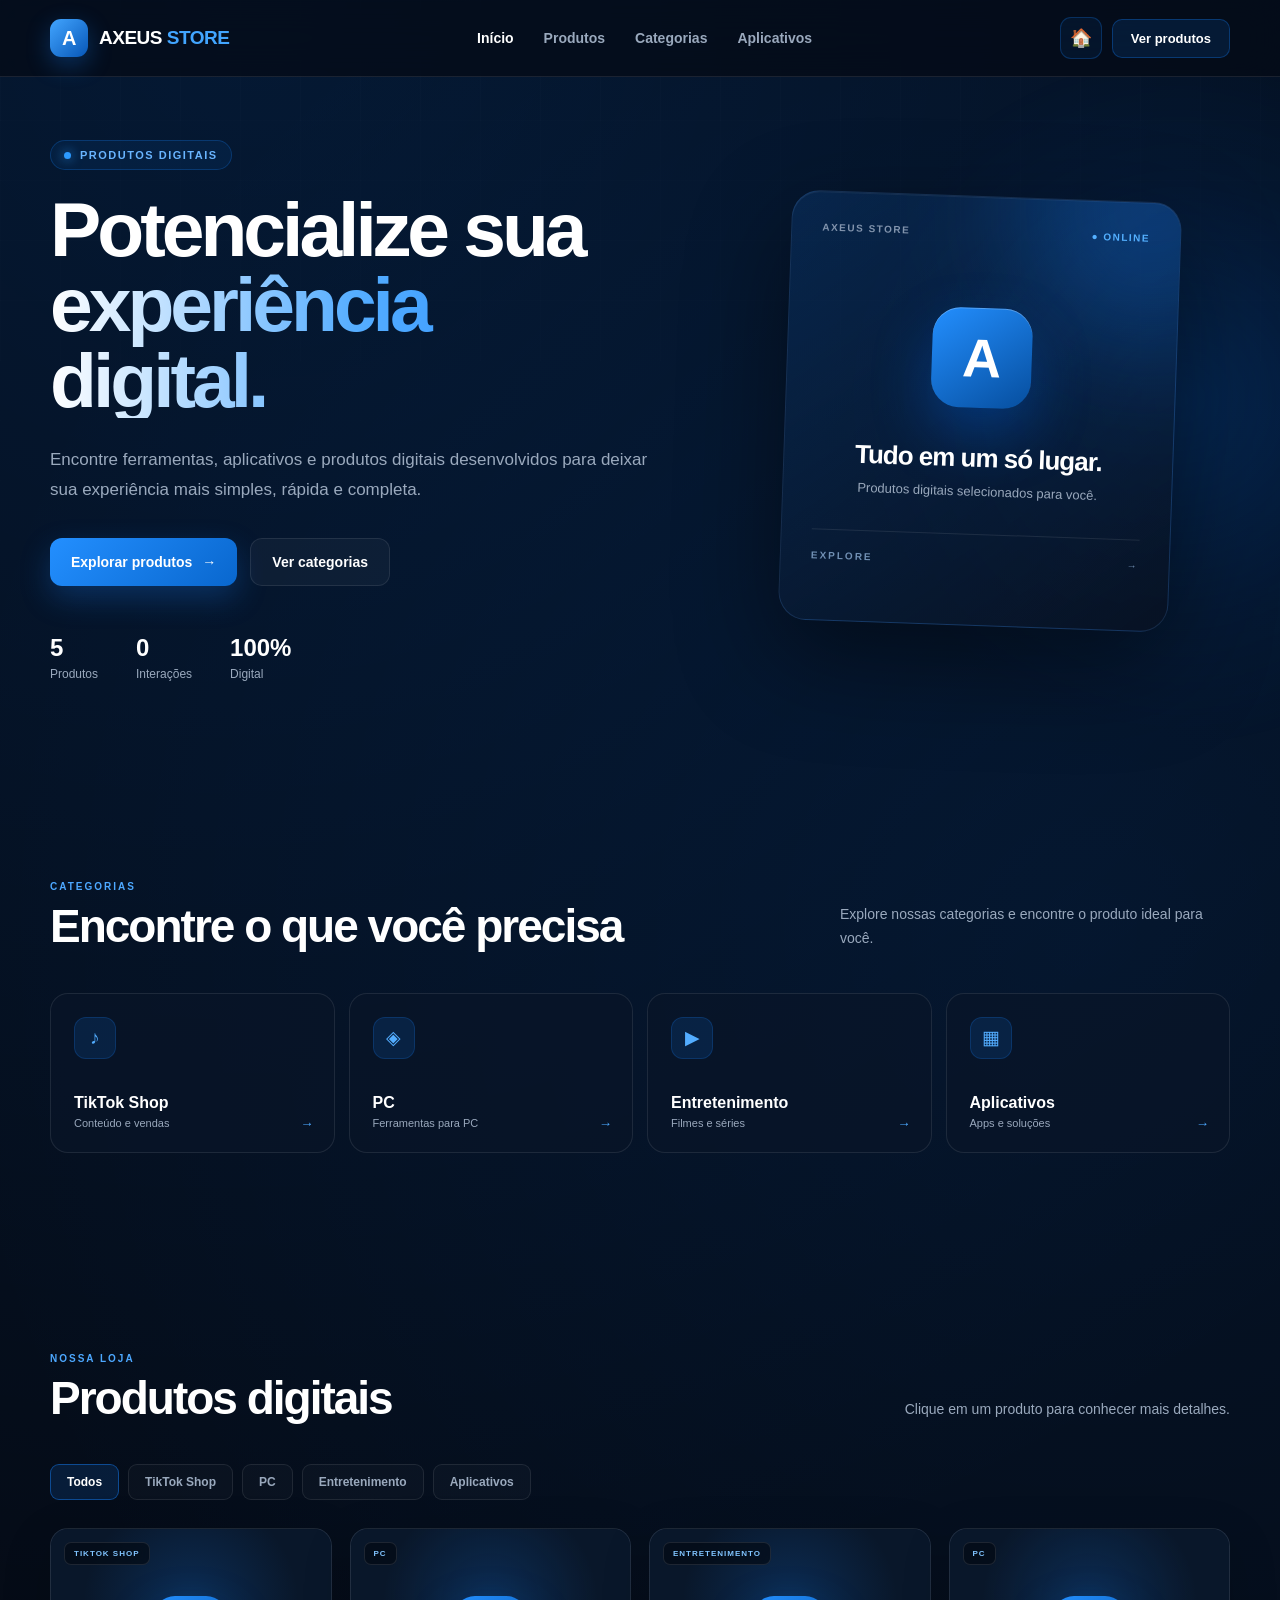
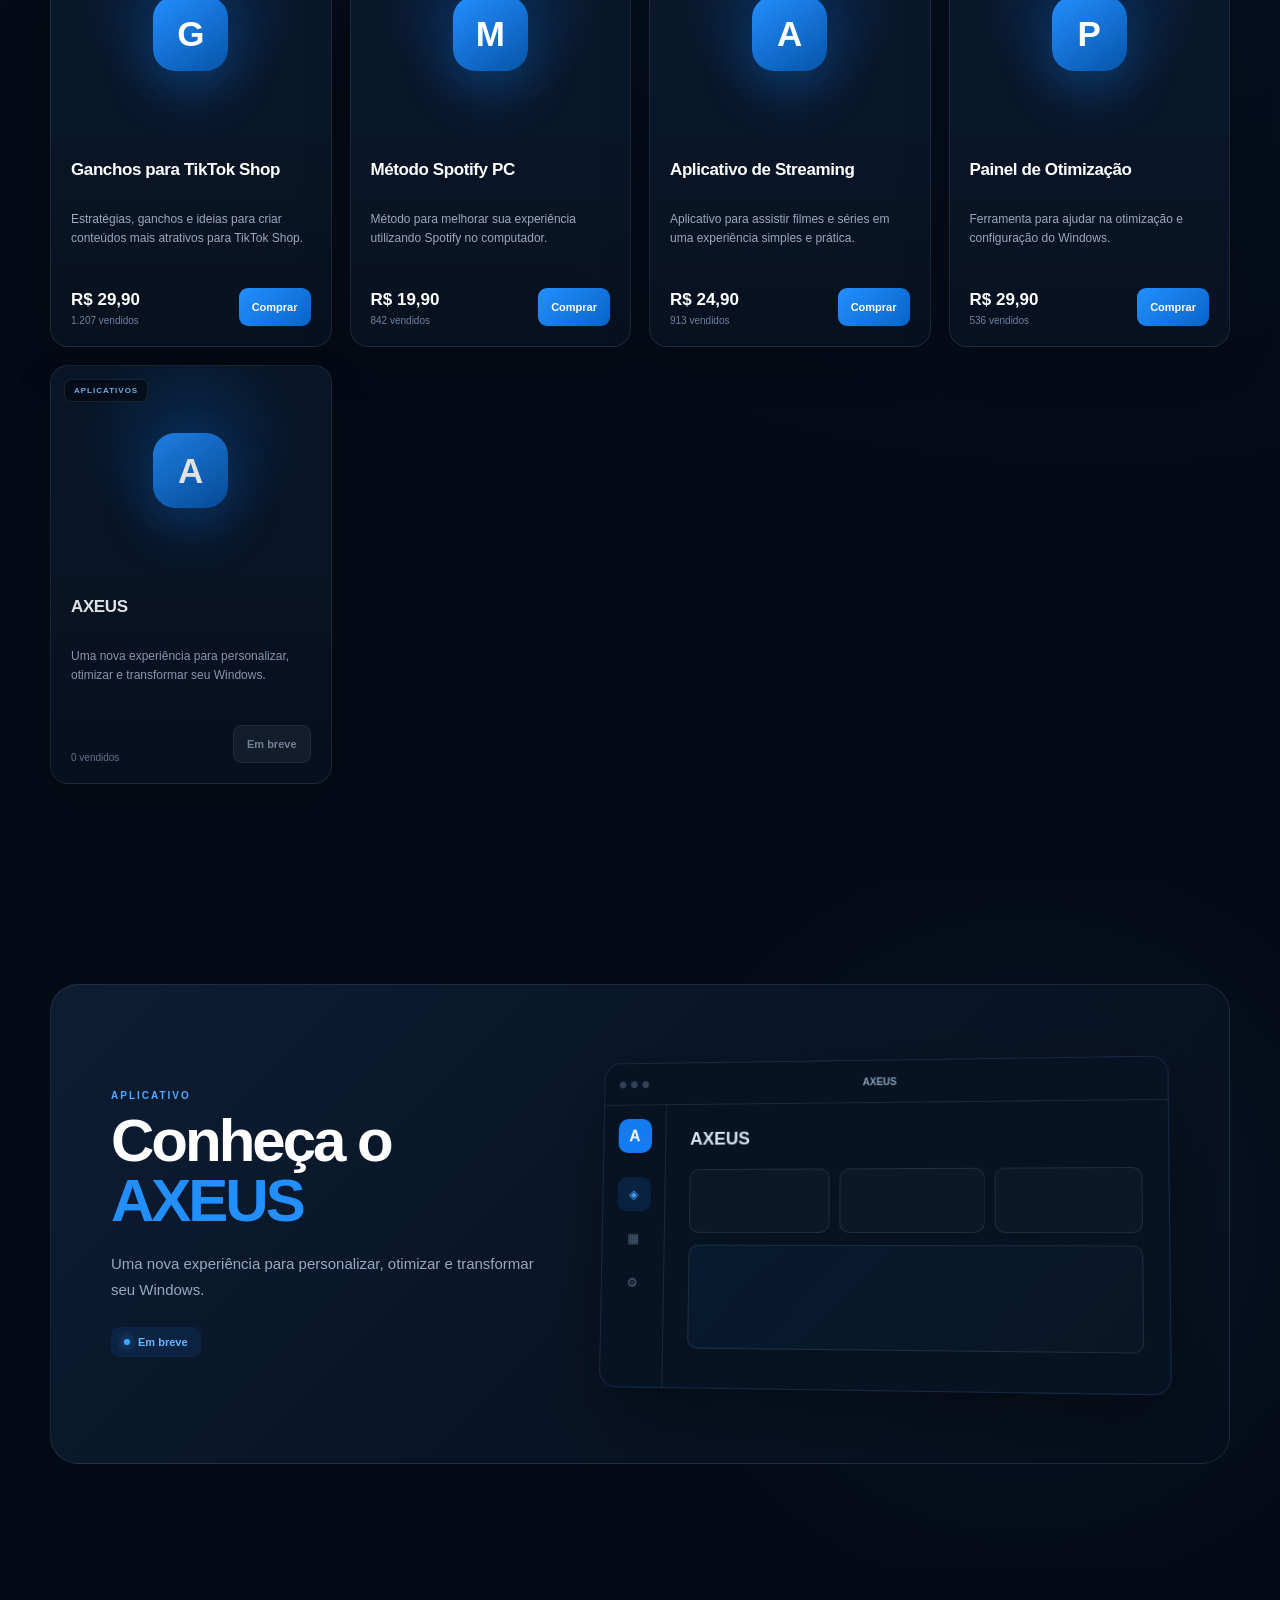
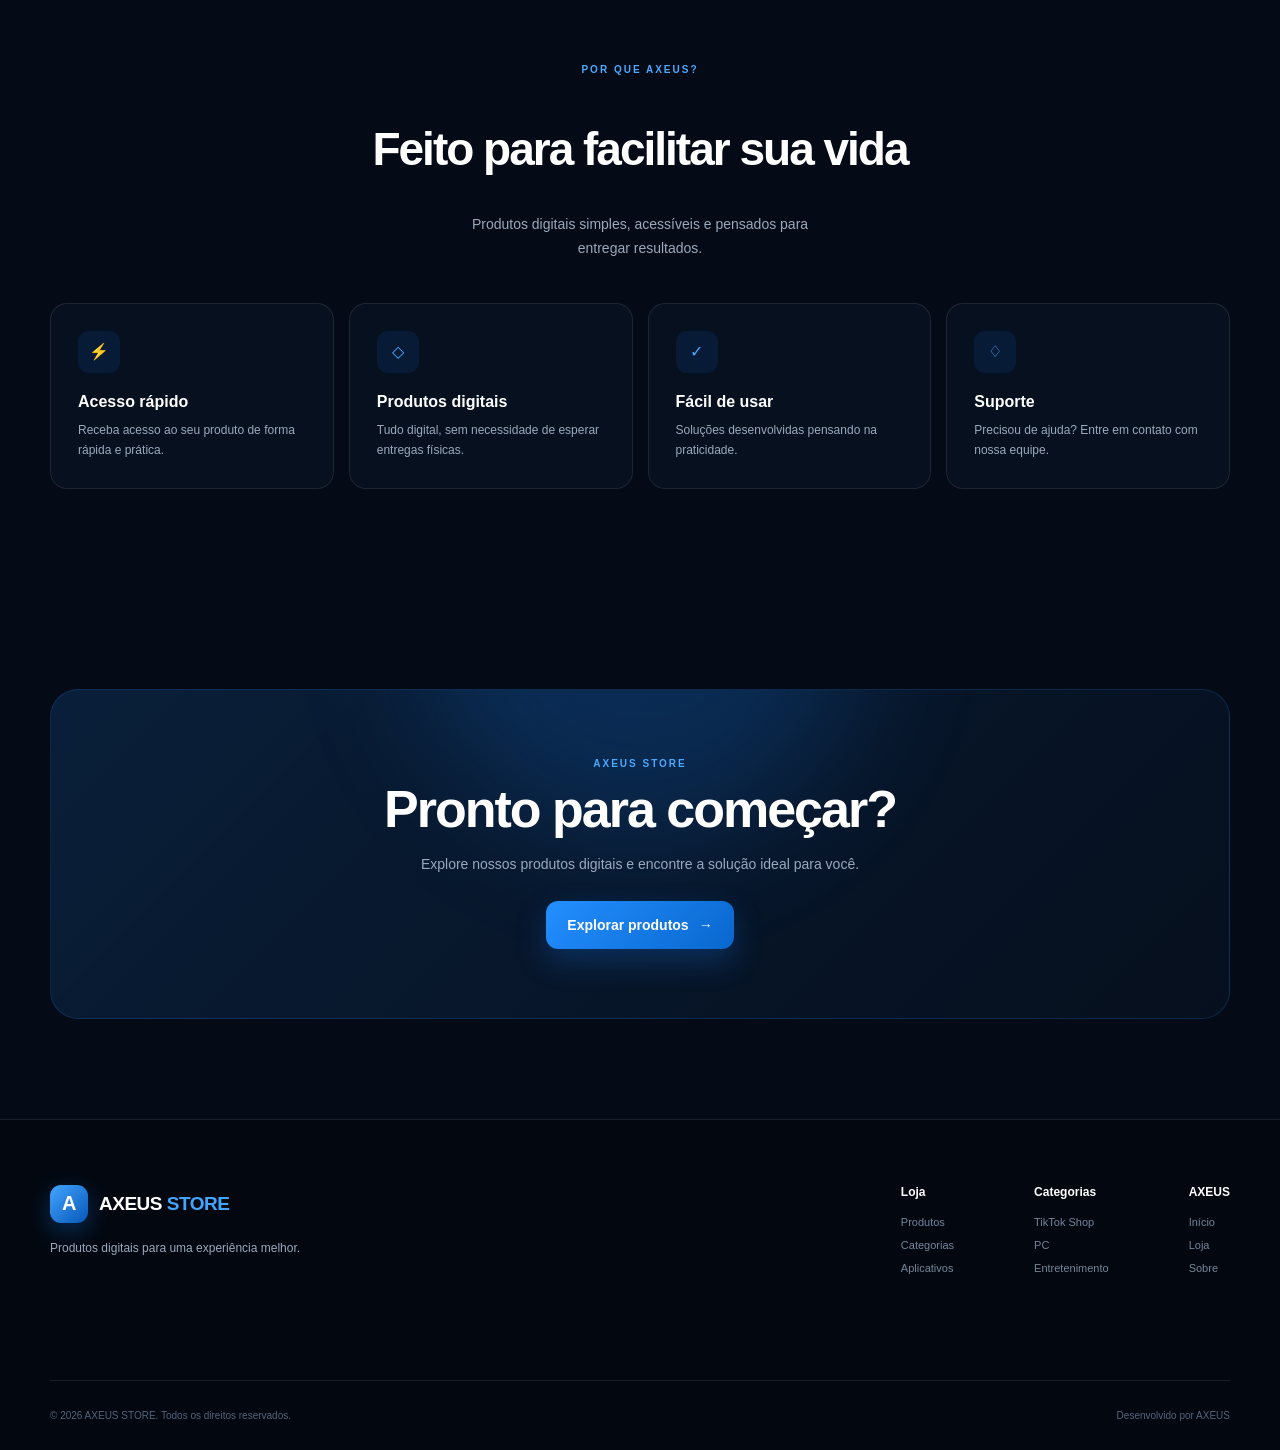
==== commit 36efb16a: "Update index.html" ====
--- a/index.html
+++ b/index.html
@@ -1125,1133 +1125,3 @@
     </script>
 
 </body>
-
-</html><!DOCTYPE html>
-<html lang="pt-BR">
-
-<head>
-
-    <meta charset="UTF-8">
-    <meta name="viewport" content="width=device-width, initial-scale=1.0">
-
-    <title>ROMA STORE</title>
-
-    <meta
-        name="description"
-        content="ROMA STORE - Produtos digitais, aplicativos, ferramentas e soluções."
-    >
-
-   <meta name="theme-color" content="#05070c">
-
-<link rel="icon" type="image/png" href="favicon.png">
-
-<link rel="stylesheet" href="style.css">
-
-</head>
-
-<body>
-
-    <!-- =====================================================
-         HEADER
-    ====================================================== -->
-
-    <header class="header">
-
-        <div class="container header-content">
-
-            <a href="#inicio" class="logo" aria-label="AXEUS STORE - Início">
-
-                <span class="logo-icon">A</span>
-
-                <span>
-                    AXEUS<span class="logo-store"> STORE</span>
-                </span>
-
-            </a>
-
-            <nav class="nav" aria-label="Navegação principal">
-
-                <a
-                    href="#inicio"
-                    class="nav-link active"
-                >
-                    Início
-                </a>
-
-                <a
-                    href="#produtos"
-                    class="nav-link"
-                >
-                    Produtos
-                </a>
-
-                <a
-                    href="#categorias"
-                    class="nav-link"
-                >
-                    Categorias
-                </a>
-
-                <a
-                    href="#aplicativos"
-                    class="nav-link"
-                >
-                    Aplicativos
-                </a>
-
-            </nav>
-
-            <!-- AÇÕES DO HEADER -->
-
-            <div class="header-actions">
-
-                <a
-                    href="adm.html"
-                    class="admin-home-button"
-                    aria-label="Painel administrativo"
-                    title="Painel administrativo"
-                >
-                    🏠
-                </a>
-
-                <a
-                    href="#produtos"
-                    class="header-button"
-                >
-                    Ver produtos
-                </a>
-
-            </div>
-
-        </div>
-
-    </header>
-
-    <!-- =====================================================
-         CONTEÚDO PRINCIPAL
-    ====================================================== -->
-
-    <main>
-
-        <!-- =================================================
-             HERO
-        ================================================== -->
-
-        <section
-            id="inicio"
-            class="hero"
-        >
-
-            <div
-                class="hero-background"
-                aria-hidden="true"
-            ></div>
-
-            <div class="container hero-content">
-
-                <!-- TEXTO -->
-
-                <div class="hero-text">
-
-                    <div class="hero-badge">
-
-                        <span
-                            class="badge-dot"
-                            aria-hidden="true"
-                        ></span>
-
-                        PRODUTOS DIGITAIS
-
-                    </div>
-
-                    <h1>
-
-                        Potencialize sua
-
-                        <span>
-                            experiência digital.
-                        </span>
-
-                    </h1>
-
-                    <p>
-
-                        Encontre ferramentas, aplicativos e produtos
-                        digitais desenvolvidos para deixar sua experiência
-                        mais simples, rápida e completa.
-
-                    </p>
-
-                    <div class="hero-buttons">
-
-                        <a
-                            href="#produtos"
-                            class="btn btn-primary"
-                        >
-
-                            Explorar produtos
-
-                            <span aria-hidden="true">
-                                →
-                            </span>
-
-                        </a>
-
-                        <a
-                            href="#categorias"
-                            class="btn btn-secondary"
-                        >
-                            Ver categorias
-                        </a>
-
-                    </div>
-
-                    <!-- ESTATÍSTICAS -->
-
-                    <div class="hero-stats">
-
-                        <div class="stat">
-
-                            <strong id="hero-products-count">
-                                0
-                            </strong>
-
-                            <span>
-                                Produtos
-                            </span>
-
-                        </div>
-
-                        <div class="stat">
-
-                            <strong id="hero-clicks-count">
-                                0
-                            </strong>
-
-                            <span>
-                                Interações
-                            </span>
-
-                        </div>
-
-                        <div class="stat">
-
-                            <strong>
-                                100%
-                            </strong>
-
-                            <span>
-                                Digital
-                            </span>
-
-                        </div>
-
-                    </div>
-
-                </div>
-
-                <!-- CARD PRINCIPAL -->
-
-                <div class="hero-card-wrapper">
-
-                    <div class="hero-card">
-
-                        <div
-                            class="hero-card-glow"
-                            aria-hidden="true"
-                        ></div>
-
-                        <div class="hero-card-top">
-
-                            <span class="hero-card-label">
-                                AXEUS STORE
-                            </span>
-
-                            <span class="hero-card-status">
-                                ● ONLINE
-                            </span>
-
-                        </div>
-
-                        <div class="hero-card-logo">
-                            A
-                        </div>
-
-                        <h3>
-                            Tudo em um só lugar.
-                        </h3>
-
-                        <p>
-                            Produtos digitais selecionados
-                            para você.
-                        </p>
-
-                        <div
-                            class="hero-card-line"
-                            aria-hidden="true"
-                        ></div>
-
-                        <div class="hero-card-bottom">
-
-                            <span>
-                                EXPLORE
-                            </span>
-
-                            <span aria-hidden="true">
-                                →
-                            </span>
-
-                        </div>
-
-                    </div>
-
-                </div>
-
-            </div>
-
-        </section>
-
-        <!-- =================================================
-             CATEGORIAS
-        ================================================== -->
-
-        <section
-            id="categorias"
-            class="categories-section"
-        >
-
-            <div class="container">
-
-                <div class="section-header">
-
-                    <div>
-
-                        <span class="section-label">
-                            CATEGORIAS
-                        </span>
-
-                        <h2>
-                            Encontre o que você precisa
-                        </h2>
-
-                    </div>
-
-                    <p>
-                        Explore nossas categorias e encontre
-                        o produto ideal para você.
-                    </p>
-
-                </div>
-
-                <div class="categories-grid">
-
-                    <!-- TIKTOK SHOP -->
-
-                    <button
-                        type="button"
-                        class="category-card"
-                        data-category="TIKTOK SHOP"
-                    >
-
-                        <div class="category-icon">
-                            ♪
-                        </div>
-
-                        <div class="category-info">
-
-                            <h3>
-                                TikTok Shop
-                            </h3>
-
-                            <span>
-                                Conteúdo e vendas
-                            </span>
-
-                        </div>
-
-                        <span
-                            class="category-arrow"
-                            aria-hidden="true"
-                        >
-                            →
-                        </span>
-
-                    </button>
-
-                    <!-- PC -->
-
-                    <button
-                        type="button"
-                        class="category-card"
-                        data-category="PC"
-                    >
-
-                        <div class="category-icon">
-                            ◈
-                        </div>
-
-                        <div class="category-info">
-
-                            <h3>
-                                PC
-                            </h3>
-
-                            <span>
-                                Ferramentas para PC
-                            </span>
-
-                        </div>
-
-                        <span
-                            class="category-arrow"
-                            aria-hidden="true"
-                        >
-                            →
-                        </span>
-
-                    </button>
-
-                    <!-- ENTRETENIMENTO -->
-
-                    <button
-                        type="button"
-                        class="category-card"
-                        data-category="ENTRETENIMENTO"
-                    >
-
-                        <div class="category-icon">
-                            ▶
-                        </div>
-
-                        <div class="category-info">
-
-                            <h3>
-                                Entretenimento
-                            </h3>
-
-                            <span>
-                                Filmes e séries
-                            </span>
-
-                        </div>
-
-                        <span
-                            class="category-arrow"
-                            aria-hidden="true"
-                        >
-                            →
-                        </span>
-
-                    </button>
-
-                    <!-- APLICATIVOS -->
-
-                    <button
-                        type="button"
-                        class="category-card"
-                        data-category="APLICATIVOS"
-                    >
-
-                        <div class="category-icon">
-                            ▦
-                        </div>
-
-                        <div class="category-info">
-
-                            <h3>
-                                Aplicativos
-                            </h3>
-
-                            <span>
-                                Apps e soluções
-                            </span>
-
-                        </div>
-
-                        <span
-                            class="category-arrow"
-                            aria-hidden="true"
-                        >
-                            →
-                        </span>
-
-                    </button>
-
-                </div>
-
-            </div>
-
-        </section>
-
-        <!-- =================================================
-             PRODUTOS
-        ================================================== -->
-
-        <section
-            id="produtos"
-            class="products-section"
-        >
-
-            <div class="container">
-
-                <div class="section-header products-header">
-
-                    <div>
-
-                        <span class="section-label">
-                            NOSSA LOJA
-                        </span>
-
-                        <h2>
-                            Produtos digitais
-                        </h2>
-
-                    </div>
-
-                    <p>
-                        Clique em um produto para conhecer
-                        mais detalhes.
-                    </p>
-
-                </div>
-
-                <!-- FILTROS -->
-
-                <div
-                    class="products-filters"
-                    aria-label="Filtros de produtos"
-                >
-
-                    <button
-                        type="button"
-                        class="filter-button active"
-                        data-filter="TODOS"
-                    >
-                        Todos
-                    </button>
-
-                    <button
-                        type="button"
-                        class="filter-button"
-                        data-filter="TIKTOK SHOP"
-                    >
-                        TikTok Shop
-                    </button>
-
-                    <button
-                        type="button"
-                        class="filter-button"
-                        data-filter="PC"
-                    >
-                        PC
-                    </button>
-
-                    <button
-                        type="button"
-                        class="filter-button"
-                        data-filter="ENTRETENIMENTO"
-                    >
-                        Entretenimento
-                    </button>
-
-                    <button
-                        type="button"
-                        class="filter-button"
-                        data-filter="APLICATIVOS"
-                    >
-                        Aplicativos
-                    </button>
-
-                </div>
-
-                <!-- =================================================
-                     GRID DINÂMICO
-
-                     NÃO ALTERAR O ID.
-                     O script.js utiliza este elemento.
-                ================================================== -->
-
-                <div
-                    id="products-grid"
-                    class="products-grid"
-                >
-
-                    <div class="products-loading">
-
-                        <div
-                            class="loading-spinner"
-                            aria-hidden="true"
-                        ></div>
-
-                        <span>
-                            Carregando produtos...
-                        </span>
-
-                    </div>
-
-                </div>
-
-                <!-- NENHUM PRODUTO -->
-
-                <div
-                    id="empty-products"
-                    class="empty-products"
-                    style="display: none;"
-                >
-
-                    <div
-                        class="empty-icon"
-                        aria-hidden="true"
-                    >
-                        ◌
-                    </div>
-
-                    <h3>
-                        Nenhum produto encontrado
-                    </h3>
-
-                    <p>
-                        Não existem produtos nesta categoria.
-                    </p>
-
-                </div>
-
-            </div>
-
-        </section>
-
-        <!-- =================================================
-             APLICATIVOS
-        ================================================== -->
-
-        <section
-            id="aplicativos"
-            class="apps-section"
-        >
-
-            <div class="container">
-
-                <div class="app-highlight">
-
-                    <!-- TEXTO -->
-
-                    <div class="app-highlight-content">
-
-                        <span class="section-label">
-                            APLICATIVO
-                        </span>
-
-                        <h2>
-
-                            Conheça o
-
-                            <span>
-                                AXEUS
-                            </span>
-
-                        </h2>
-
-                        <p>
-
-                            Uma nova experiência para personalizar,
-                            otimizar e transformar seu Windows.
-
-                        </p>
-
-                        <div class="app-status">
-
-                            <span
-                                aria-hidden="true"
-                            ></span>
-
-                            Em breve
-
-                        </div>
-
-                    </div>
-
-                    <!-- PREVIEW DO APP -->
-
-                    <div class="app-visual">
-
-                        <div class="app-window">
-
-                            <div class="app-window-header">
-
-                                <div
-                                    class="window-dots"
-                                    aria-hidden="true"
-                                >
-
-                                    <span></span>
-                                    <span></span>
-                                    <span></span>
-
-                                </div>
-
-                                <span>
-                                    AXEUS
-                                </span>
-
-                            </div>
-
-                            <div class="app-window-body">
-
-                                <div class="app-sidebar">
-
-                                    <div class="app-sidebar-logo">
-                                        A
-                                    </div>
-
-                                    <div class="app-sidebar-item active">
-                                        ◈
-                                    </div>
-
-                                    <div class="app-sidebar-item">
-                                        ▦
-                                    </div>
-
-                                    <div class="app-sidebar-item">
-                                        ⚙
-                                    </div>
-
-                                </div>
-
-                                <div class="app-dashboard">
-
-                                    <div class="app-dashboard-title">
-                                        AXEUS
-                                    </div>
-
-                                    <div class="app-dashboard-cards">
-
-                                        <div></div>
-                                        <div></div>
-                                        <div></div>
-
-                                    </div>
-
-                                    <div class="app-dashboard-large"></div>
-
-                                </div>
-
-                            </div>
-
-                        </div>
-
-                    </div>
-
-                </div>
-
-            </div>
-
-        </section>
-
-        <!-- =================================================
-             BENEFÍCIOS
-        ================================================== -->
-
-        <section class="benefits-section">
-
-            <div class="container">
-
-                <div class="section-header center">
-
-                    <span class="section-label">
-                        POR QUE AXEUS?
-                    </span>
-
-                    <h2>
-                        Feito para facilitar sua vida
-                    </h2>
-
-                    <p>
-                        Produtos digitais simples, acessíveis
-                        e pensados para entregar resultados.
-                    </p>
-
-                </div>
-
-                <div class="benefits-grid">
-
-                    <div class="benefit-card">
-
-                        <div class="benefit-icon">
-                            ⚡
-                        </div>
-
-                        <h3>
-                            Acesso rápido
-                        </h3>
-
-                        <p>
-                            Receba acesso ao seu produto
-                            de forma rápida e prática.
-                        </p>
-
-                    </div>
-
-                    <div class="benefit-card">
-
-                        <div class="benefit-icon">
-                            ◇
-                        </div>
-
-                        <h3>
-                            Produtos digitais
-                        </h3>
-
-                        <p>
-                            Tudo digital, sem necessidade
-                            de esperar entregas físicas.
-                        </p>
-
-                    </div>
-
-                    <div class="benefit-card">
-
-                        <div class="benefit-icon">
-                            ✓
-                        </div>
-
-                        <h3>
-                            Fácil de usar
-                        </h3>
-
-                        <p>
-                            Soluções desenvolvidas pensando
-                            na praticidade.
-                        </p>
-
-                    </div>
-
-                    <div class="benefit-card">
-
-                        <div class="benefit-icon">
-                            ♢
-                        </div>
-
-                        <h3>
-                            Suporte
-                        </h3>
-
-                        <p>
-                            Precisou de ajuda? Entre em contato
-                            com nossa equipe.
-                        </p>
-
-                    </div>
-
-                </div>
-
-            </div>
-
-        </section>
-
-        <!-- =================================================
-             CTA
-        ================================================== -->
-
-        <section class="cta-section">
-
-            <div class="container">
-
-                <div class="cta-card">
-
-                    <div
-                        class="cta-glow"
-                        aria-hidden="true"
-                    ></div>
-
-                    <div class="cta-content">
-
-                        <span class="section-label">
-                            AXEUS STORE
-                        </span>
-
-                        <h2>
-                            Pronto para começar?
-                        </h2>
-
-                        <p>
-                            Explore nossos produtos digitais
-                            e encontre a solução ideal para você.
-                        </p>
-
-                        <a
-                            href="#produtos"
-                            class="btn btn-primary"
-                        >
-
-                            Explorar produtos
-
-                            <span aria-hidden="true">
-                                →
-                            </span>
-
-                        </a>
-
-                    </div>
-
-                </div>
-
-            </div>
-
-        </section>
-
-    </main>
-
-    <!-- =====================================================
-         FOOTER
-    ====================================================== -->
-
-    <footer class="footer">
-
-        <div class="container">
-
-            <div class="footer-content">
-
-                <!-- MARCA -->
-
-                <div class="footer-brand">
-
-                    <a
-                        href="#inicio"
-                        class="logo"
-                        aria-label="AXEUS STORE - Início"
-                    >
-
-                        <span class="logo-icon">
-                            A
-                        </span>
-
-                        <span>
-
-                            AXEUS
-
-                            <span class="logo-store">
-                                STORE
-                            </span>
-
-                        </span>
-
-                    </a>
-
-                    <p>
-                        Produtos digitais para uma
-                        experiência melhor.
-                    </p>
-
-                </div>
-
-                <!-- LINKS -->
-
-                <div class="footer-links">
-
-                    <div class="footer-column">
-
-                        <h4>
-                            Loja
-                        </h4>
-
-                        <a href="#produtos">
-                            Produtos
-                        </a>
-
-                        <a href="#categorias">
-                            Categorias
-                        </a>
-
-                        <a href="#aplicativos">
-                            Aplicativos
-                        </a>
-
-                    </div>
-
-                    <div class="footer-column">
-
-                        <h4>
-                            Categorias
-                        </h4>
-
-                        <a href="#produtos">
-                            TikTok Shop
-                        </a>
-
-                        <a href="#produtos">
-                            PC
-                        </a>
-
-                        <a href="#produtos">
-                            Entretenimento
-                        </a>
-
-                    </div>
-
-                    <div class="footer-column">
-
-                        <h4>
-                            AXEUS
-                        </h4>
-
-                        <a href="#inicio">
-                            Início
-                        </a>
-
-                        <a href="#produtos">
-                            Loja
-                        </a>
-
-                        <a href="#aplicativos">
-                            Sobre
-                        </a>
-
-                    </div>
-
-                </div>
-
-            </div>
-
-            <!-- RODAPÉ INFERIOR -->
-
-            <div class="footer-bottom">
-
-                <span>
-                    © 2026 AXEUS STORE. Todos os direitos reservados.
-                </span>
-
-                <span>
-                    Desenvolvido por AXEUS
-                </span>
-
-            </div>
-
-        </div>
-
-    </footer>
-
-    <!-- =====================================================
-         CONFIGURAÇÃO DA LOJA
-         
-         MANTIDO EXATAMENTE PARA NÃO QUEBRAR
-         A COMUNICAÇÃO COM O ADMIN.
-    ====================================================== -->
-
-    <script>
-
-        window.AXEUS_STORAGE_KEY = "axeus_products";
-
-    </script>
-
-    <!-- =====================================================
-         SCRIPT PRINCIPAL
-    ====================================================== -->
-
-    <script src="script.js"></script>
-
-    <!-- =====================================================
-         FALLBACK DE NAVEGAÇÃO
-    ====================================================== -->
-
-    <script>
-
-        document.addEventListener("DOMContentLoaded", function () {
-
-            /*
-             * Rolagem suave
-             */
-
-            document
-                .querySelectorAll('a[href^="#"]')
-                .forEach(function (link) {
-
-                    link.addEventListener("click", function (event) {
-
-                        const targetId =
-                            this.getAttribute("href");
-
-                        if (
-                            !targetId ||
-                            targetId === "#"
-                        ) {
-                            return;
-                        }
-
-                        const target =
-                            document.querySelector(targetId);
-
-                        if (!target) {
-                            return;
-                        }
-
-                        event.preventDefault();
-
-                        target.scrollIntoView({
-
-                            behavior: "smooth",
-
-                            block: "start"
-
-                        });
-
-                    });
-
-                });
-
-            /*
-             * Filtros de categoria
-             */
-
-            document
-                .querySelectorAll(".category-card")
-                .forEach(function (button) {
-
-                    button.addEventListener(
-                        "click",
-                        function () {
-
-                            const category =
-                                this.dataset.category;
-
-                            const filterButton =
-                                document.querySelector(
-                                    '.filter-button[data-filter="' +
-                                    category +
-                                    '"]'
-                                );
-
-                            if (filterButton) {
-
-                                filterButton.click();
-
-                            }
-
-                            const productsSection =
-                                document.querySelector(
-                                    "#produtos"
-                                );
-
-                            if (productsSection) {
-
-                                productsSection.scrollIntoView({
-
-                                    behavior: "smooth",
-
-                                    block: "start"
-
-                                });
-
-                            }
-
-                        }
-                    );
-
-                });
-
-        });
-
-    </script>
-
-</body>
-
-</html>
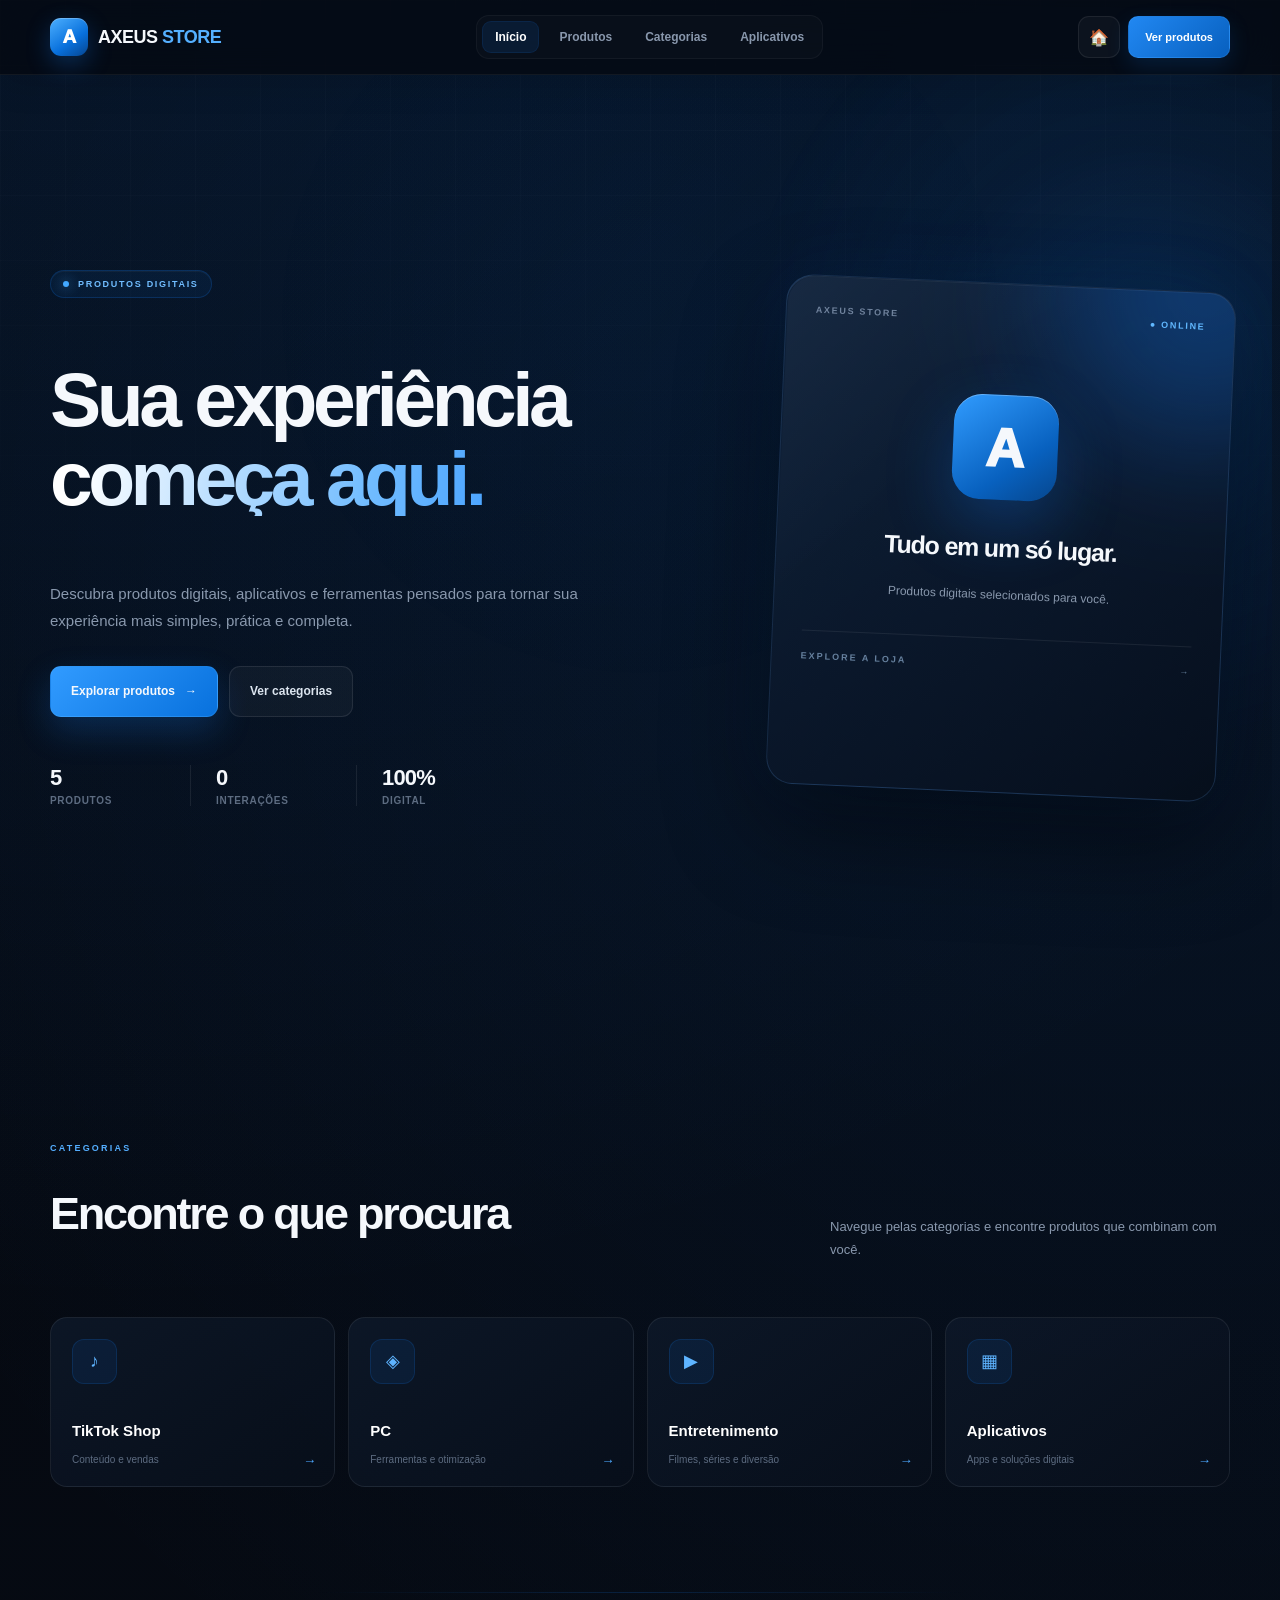
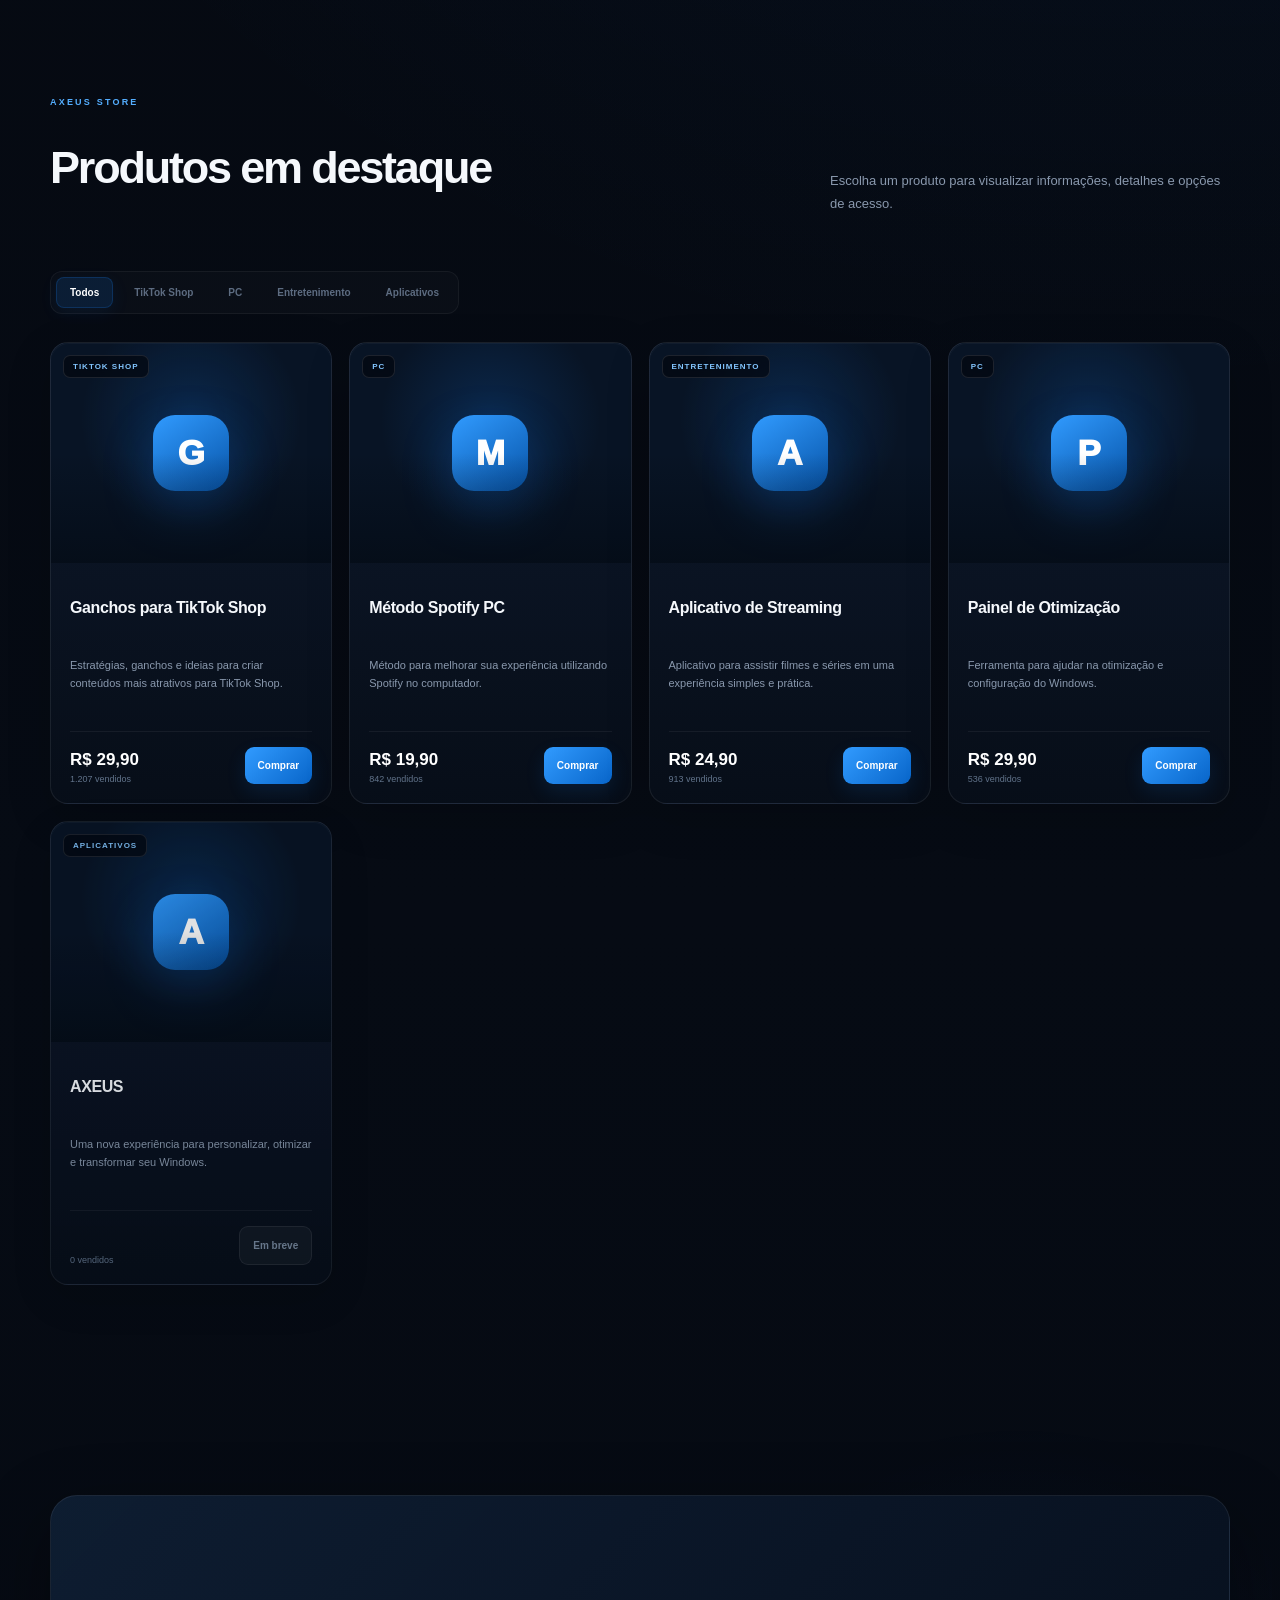
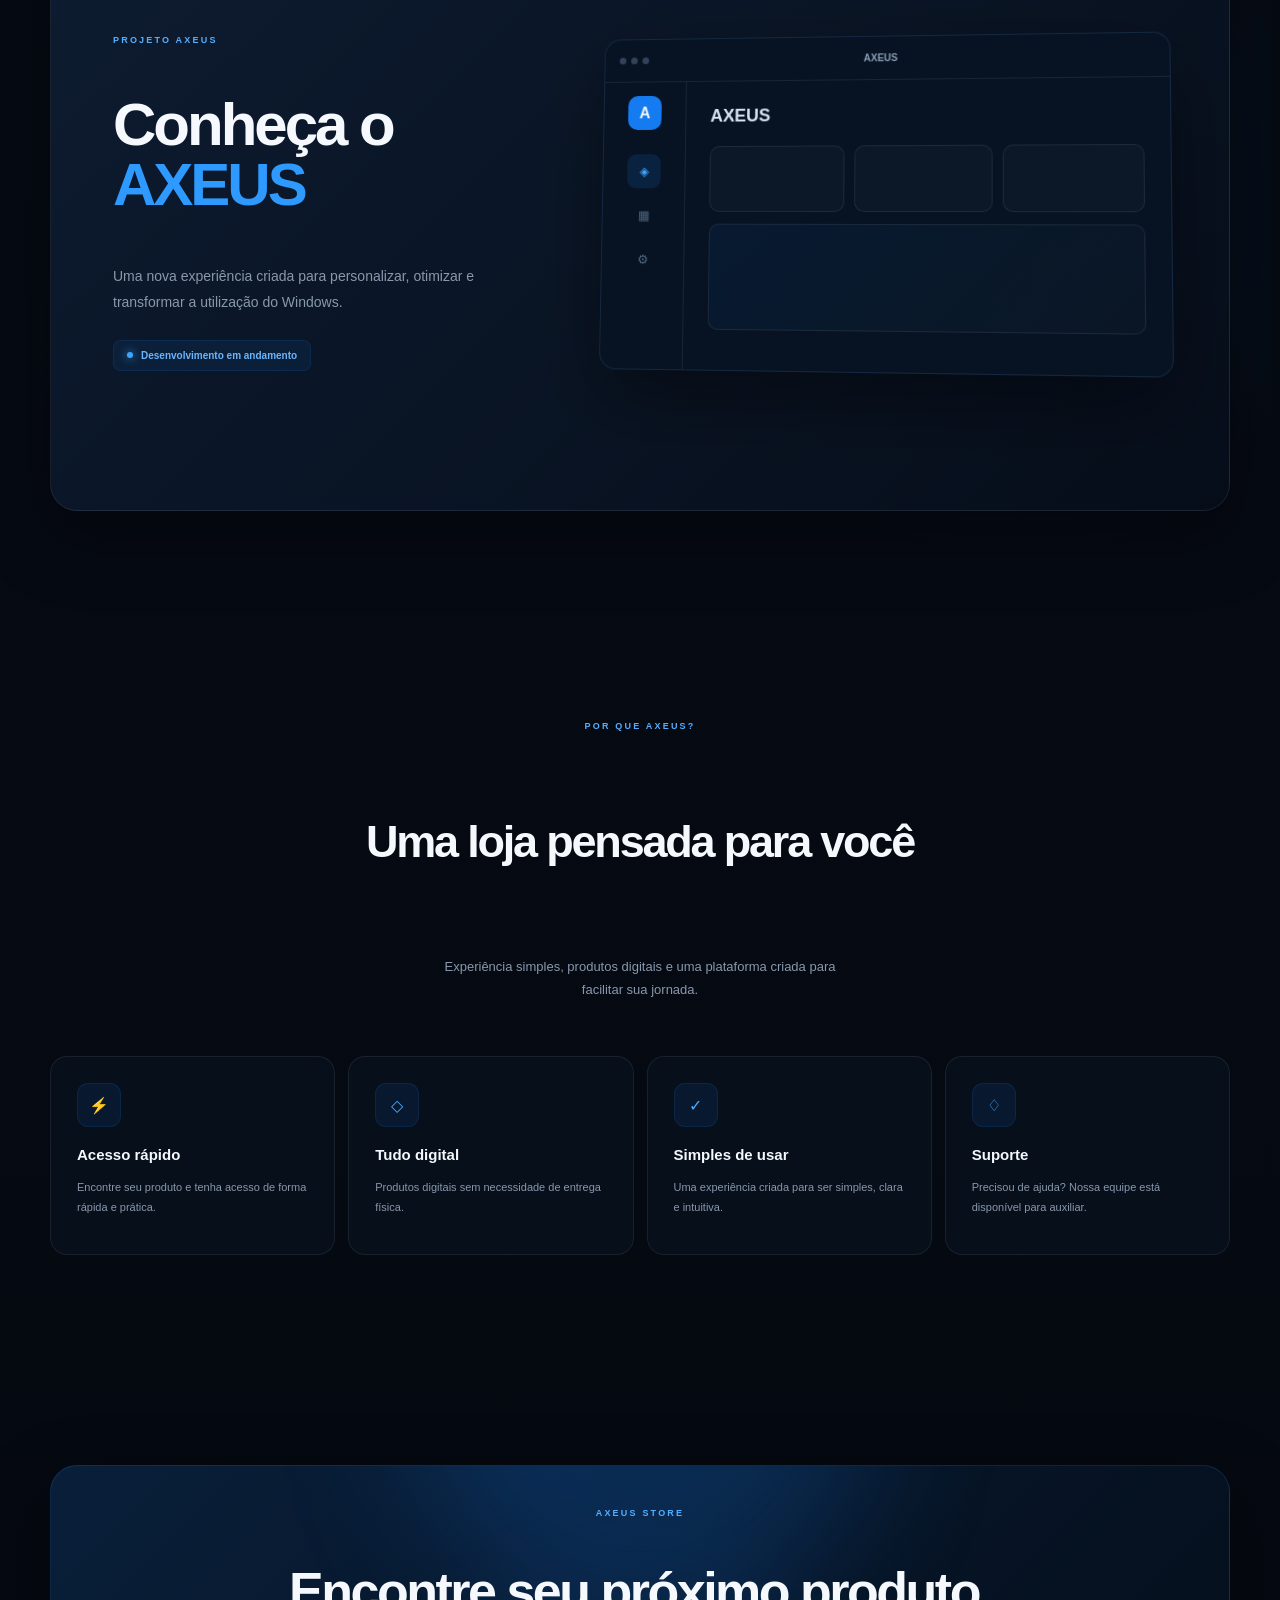
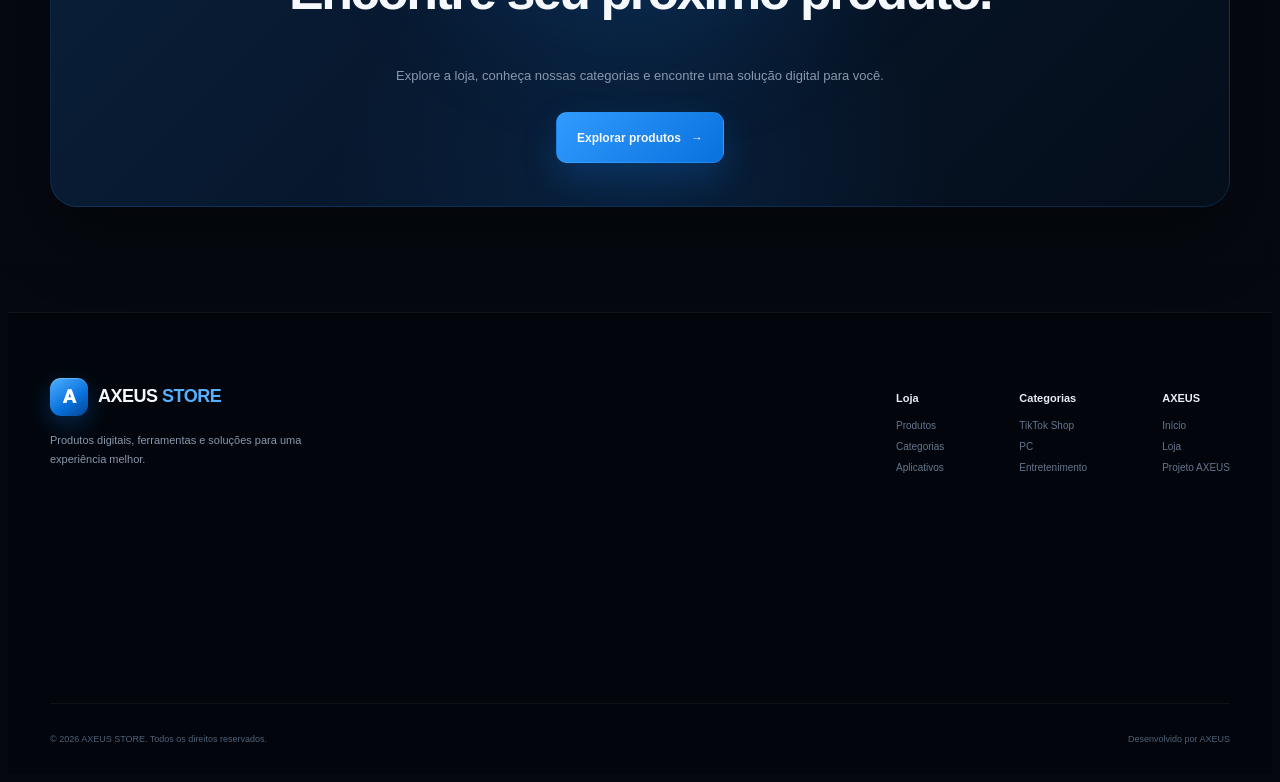
==== commit 936d5bd5: "Update print statement from 'Hello' to 'Goodbye'" ====
--- a/index.html
+++ b/index.html
@@ -4,20 +4,34 @@
 <head>
 
     <meta charset="UTF-8">
-    <meta name="viewport" content="width=device-width, initial-scale=1.0">
-
-    <title>ROMA STORE</title>
+
+    <meta
+        name="viewport"
+        content="width=device-width, initial-scale=1.0"
+    >
+
+    <title>AXEUS STORE — Produtos Digitais</title>
 
     <meta
         name="description"
-        content="ROMA STORE - Produtos digitais, aplicativos, ferramentas e soluções."
+        content="AXEUS STORE — Produtos digitais, aplicativos, ferramentas e soluções para sua experiência digital."
     >
 
-    <meta name="theme-color" content="#05070c">
-
-    <link rel="icon" type="image/png" href="favicon.png">
-
-    <link rel="stylesheet" href="style.css">
+    <meta
+        name="theme-color"
+        content="#05080f"
+    >
+
+    <link
+        rel="icon"
+        type="image/png"
+        href="favicon.png"
+    >
+
+    <link
+        rel="stylesheet"
+        href="style.css"
+    >
 
 </head>
 
@@ -31,17 +45,36 @@
 
         <div class="container header-content">
 
-            <a href="#inicio" class="logo" aria-label="AXEUS STORE - Início">
-
-                <span class="logo-icon">A</span>
+            <!-- LOGO -->
+
+            <a
+                href="#inicio"
+                class="logo"
+                aria-label="AXEUS STORE - Início"
+            >
+
+                <span
+                    class="logo-icon"
+                    aria-hidden="true"
+                >
+                    A
+                </span>
 
                 <span>
-                    AXEUS<span class="logo-store"> STORE</span>
+                    AXEUS
+                    <span class="logo-store">
+                        STORE
+                    </span>
                 </span>
 
             </a>
 
-            <nav class="nav" aria-label="Navegação principal">
+            <!-- NAVEGAÇÃO -->
+
+            <nav
+                class="nav"
+                aria-label="Navegação principal"
+            >
 
                 <a
                     href="#inicio"
@@ -73,14 +106,14 @@
 
             </nav>
 
-            <!-- AÇÕES DO HEADER -->
+            <!-- AÇÕES -->
 
             <div class="header-actions">
 
                 <a
                     href="adm.html"
                     class="admin-home-button"
-                    aria-label="Painel administrativo"
+                    aria-label="Abrir painel administrativo"
                     title="Painel administrativo"
                 >
                     🏠
@@ -99,11 +132,13 @@
 
     </header>
 
+
     <!-- =====================================================
          CONTEÚDO PRINCIPAL
     ====================================================== -->
 
     <main>
+
 
         <!-- =================================================
              HERO
@@ -119,9 +154,13 @@
                 aria-hidden="true"
             ></div>
 
+
             <div class="container hero-content">
 
-                <!-- TEXTO -->
+
+                <!-- ================================
+                     TEXTO PRINCIPAL
+                ================================= -->
 
                 <div class="hero-text">
 
@@ -136,23 +175,29 @@
 
                     </div>
 
+
                     <h1>
 
-                        Potencialize sua
+                        Sua experiência
 
                         <span>
-                            experiência digital.
+                            começa aqui.
                         </span>
 
                     </h1>
 
+
                     <p>
 
-                        Encontre ferramentas, aplicativos e produtos
-                        digitais desenvolvidos para deixar sua experiência
-                        mais simples, rápida e completa.
+                        Descubra produtos digitais,
+                        aplicativos e ferramentas pensados
+                        para tornar sua experiência mais
+                        simples, prática e completa.
 
                     </p>
+
+
+                    <!-- BOTÕES -->
 
                     <div class="hero-buttons">
 
@@ -169,18 +214,23 @@
 
                         </a>
 
+
                         <a
                             href="#categorias"
                             class="btn btn-secondary"
                         >
+
                             Ver categorias
+
                         </a>
 
                     </div>
 
+
                     <!-- ESTATÍSTICAS -->
 
                     <div class="hero-stats">
+
 
                         <div class="stat">
 
@@ -194,6 +244,7 @@
 
                         </div>
 
+
                         <div class="stat">
 
                             <strong id="hero-clicks-count">
@@ -206,6 +257,7 @@
 
                         </div>
 
+
                         <div class="stat">
 
                             <strong>
@@ -218,11 +270,15 @@
 
                         </div>
 
+
                     </div>
 
                 </div>
 
-                <!-- CARD PRINCIPAL -->
+
+                <!-- ================================
+                     CARD VISUAL
+                ================================= -->
 
                 <div class="hero-card-wrapper">
 
@@ -232,6 +288,7 @@
                             class="hero-card-glow"
                             aria-hidden="true"
                         ></div>
+
 
                         <div class="hero-card-top">
 
@@ -245,28 +302,36 @@
 
                         </div>
 
-                        <div class="hero-card-logo">
+
+                        <div
+                            class="hero-card-logo"
+                            aria-hidden="true"
+                        >
                             A
                         </div>
+
 
                         <h3>
                             Tudo em um só lugar.
                         </h3>
+
 
                         <p>
                             Produtos digitais selecionados
                             para você.
                         </p>
 
+
                         <div
                             class="hero-card-line"
                             aria-hidden="true"
                         ></div>
 
+
                         <div class="hero-card-bottom">
 
                             <span>
-                                EXPLORE
+                                EXPLORE A LOJA
                             </span>
 
                             <span aria-hidden="true">
@@ -282,6 +347,7 @@
             </div>
 
         </section>
+
 
         <!-- =================================================
              CATEGORIAS
@@ -294,6 +360,7 @@
 
             <div class="container">
 
+
                 <div class="section-header">
 
                     <div>
@@ -303,19 +370,25 @@
                         </span>
 
                         <h2>
-                            Encontre o que você precisa
+                            Encontre o que procura
                         </h2>
 
                     </div>
 
+
                     <p>
-                        Explore nossas categorias e encontre
-                        o produto ideal para você.
+
+                        Navegue pelas categorias
+                        e encontre produtos que
+                        combinam com você.
+
                     </p>
 
                 </div>
 
+
                 <div class="categories-grid">
+
 
                     <!-- TIKTOK SHOP -->
 
@@ -323,11 +396,16 @@
                         type="button"
                         class="category-card"
                         data-category="TIKTOK SHOP"
+                        aria-label="Ver produtos de TikTok Shop"
                     >
 
-                        <div class="category-icon">
+                        <div
+                            class="category-icon"
+                            aria-hidden="true"
+                        >
                             ♪
                         </div>
+
 
                         <div class="category-info">
 
@@ -341,6 +419,7 @@
 
                         </div>
 
+
                         <span
                             class="category-arrow"
                             aria-hidden="true"
@@ -349,6 +428,7 @@
                         </span>
 
                     </button>
+
 
                     <!-- PC -->
 
@@ -356,11 +436,16 @@
                         type="button"
                         class="category-card"
                         data-category="PC"
+                        aria-label="Ver produtos para PC"
                     >
 
-                        <div class="category-icon">
+                        <div
+                            class="category-icon"
+                            aria-hidden="true"
+                        >
                             ◈
                         </div>
+
 
                         <div class="category-info">
 
@@ -369,10 +454,11 @@
                             </h3>
 
                             <span>
-                                Ferramentas para PC
+                                Ferramentas e otimização
                             </span>
 
                         </div>
+
 
                         <span
                             class="category-arrow"
@@ -382,6 +468,7 @@
                         </span>
 
                     </button>
+
 
                     <!-- ENTRETENIMENTO -->
 
@@ -389,11 +476,16 @@
                         type="button"
                         class="category-card"
                         data-category="ENTRETENIMENTO"
+                        aria-label="Ver produtos de entretenimento"
                     >
 
-                        <div class="category-icon">
+                        <div
+                            class="category-icon"
+                            aria-hidden="true"
+                        >
                             ▶
                         </div>
+
 
                         <div class="category-info">
 
@@ -402,10 +494,11 @@
                             </h3>
 
                             <span>
-                                Filmes e séries
+                                Filmes, séries e diversão
                             </span>
 
                         </div>
+
 
                         <span
                             class="category-arrow"
@@ -415,6 +508,7 @@
                         </span>
 
                     </button>
+
 
                     <!-- APLICATIVOS -->
 
@@ -422,11 +516,16 @@
                         type="button"
                         class="category-card"
                         data-category="APLICATIVOS"
+                        aria-label="Ver aplicativos"
                     >
 
-                        <div class="category-icon">
+                        <div
+                            class="category-icon"
+                            aria-hidden="true"
+                        >
                             ▦
                         </div>
+
 
                         <div class="category-info">
 
@@ -435,10 +534,11 @@
                             </h3>
 
                             <span>
-                                Apps e soluções
+                                Apps e soluções digitais
                             </span>
 
                         </div>
+
 
                         <span
                             class="category-arrow"
@@ -449,11 +549,13 @@
 
                     </button>
 
+
                 </div>
 
             </div>
 
         </section>
+
 
         <!-- =================================================
              PRODUTOS
@@ -466,32 +568,40 @@
 
             <div class="container">
 
+
+                <!-- CABEÇALHO -->
+
                 <div class="section-header products-header">
 
                     <div>
 
                         <span class="section-label">
-                            NOSSA LOJA
+                            AXEUS STORE
                         </span>
 
                         <h2>
-                            Produtos digitais
+                            Produtos em destaque
                         </h2>
 
                     </div>
 
+
                     <p>
-                        Clique em um produto para conhecer
-                        mais detalhes.
+
+                        Escolha um produto para
+                        visualizar informações,
+                        detalhes e opções de acesso.
+
                     </p>
 
                 </div>
+
 
                 <!-- FILTROS -->
 
                 <div
                     class="products-filters"
-                    aria-label="Filtros de produtos"
+                    aria-label="Filtrar produtos por categoria"
                 >
 
                     <button
@@ -502,6 +612,7 @@
                         Todos
                     </button>
 
+
                     <button
                         type="button"
                         class="filter-button"
@@ -510,6 +621,7 @@
                         TikTok Shop
                     </button>
 
+
                     <button
                         type="button"
                         class="filter-button"
@@ -518,6 +630,7 @@
                         PC
                     </button>
 
+
                     <button
                         type="button"
                         class="filter-button"
@@ -526,6 +639,7 @@
                         Entretenimento
                     </button>
 
+
                     <button
                         type="button"
                         class="filter-button"
@@ -536,11 +650,12 @@
 
                 </div>
 
+
                 <!-- =================================================
                      GRID DINÂMICO
 
-                     NÃO ALTERAR O ID.
-                     O script.js utiliza este elemento.
+                     NÃO ALTERAR ESTE ID.
+                     O script.js utiliza #products-grid.
                 ================================================== -->
 
                 <div
@@ -562,6 +677,7 @@
                     </div>
 
                 </div>
+
 
                 <!-- NENHUM PRODUTO -->
 
@@ -578,12 +694,14 @@
                         ◌
                     </div>
 
+
                     <h3>
                         Nenhum produto encontrado
                     </h3>
 
+
                     <p>
-                        Não existem produtos nesta categoria.
+                        Não existem produtos nesta categoria no momento.
                     </p>
 
                 </div>
@@ -592,8 +710,9 @@
 
         </section>
 
+
         <!-- =================================================
-             APLICATIVOS
+             APLICATIVO AXEUS
         ================================================== -->
 
         <section
@@ -603,15 +722,18 @@
 
             <div class="container">
 
+
                 <div class="app-highlight">
 
+
                     <!-- TEXTO -->
 
                     <div class="app-highlight-content">
 
                         <span class="section-label">
-                            APLICATIVO
+                            PROJETO AXEUS
                         </span>
+
 
                         <h2>
 
@@ -623,12 +745,15 @@
 
                         </h2>
 
+
                         <p>
 
-                            Uma nova experiência para personalizar,
-                            otimizar e transformar seu Windows.
+                            Uma nova experiência criada para
+                            personalizar, otimizar e transformar
+                            a utilização do Windows.
 
                         </p>
+
 
                         <div class="app-status">
 
@@ -636,17 +761,21 @@
                                 aria-hidden="true"
                             ></span>
 
-                            Em breve
-
-                        </div>
-
-                    </div>
-
-                    <!-- PREVIEW DO APP -->
+                            Desenvolvimento em andamento
+
+                        </div>
+
+                    </div>
+
+
+                    <!-- PREVIEW -->
 
                     <div class="app-visual">
 
                         <div class="app-window">
+
+
+                            <!-- BARRA DA JANELA -->
 
                             <div class="app-window-header">
 
@@ -661,40 +790,66 @@
 
                                 </div>
 
+
                                 <span>
                                     AXEUS
                                 </span>
 
                             </div>
 
+
+                            <!-- CORPO -->
+
                             <div class="app-window-body">
 
+
+                                <!-- SIDEBAR -->
+
                                 <div class="app-sidebar">
+
 
                                     <div class="app-sidebar-logo">
                                         A
                                     </div>
 
-                                    <div class="app-sidebar-item active">
+
+                                    <div
+                                        class="app-sidebar-item active"
+                                        aria-hidden="true"
+                                    >
                                         ◈
                                     </div>
 
-                                    <div class="app-sidebar-item">
+
+                                    <div
+                                        class="app-sidebar-item"
+                                        aria-hidden="true"
+                                    >
                                         ▦
                                     </div>
 
-                                    <div class="app-sidebar-item">
+
+                                    <div
+                                        class="app-sidebar-item"
+                                        aria-hidden="true"
+                                    >
                                         ⚙
                                     </div>
 
+
                                 </div>
 
+
+                                <!-- DASHBOARD -->
+
                                 <div class="app-dashboard">
+
 
                                     <div class="app-dashboard-title">
                                         AXEUS
                                     </div>
 
+
                                     <div class="app-dashboard-cards">
 
                                         <div></div>
@@ -703,10 +858,12 @@
 
                                     </div>
 
+
                                     <div class="app-dashboard-large"></div>
 
                                 </div>
 
+
                             </div>
 
                         </div>
@@ -718,6 +875,7 @@
             </div>
 
         </section>
+
 
         <!-- =================================================
              BENEFÍCIOS
@@ -727,128 +885,187 @@
 
             <div class="container">
 
+
                 <div class="section-header center">
 
                     <span class="section-label">
                         POR QUE AXEUS?
                     </span>
 
+
                     <h2>
-                        Feito para facilitar sua vida
+                        Uma loja pensada para você
                     </h2>
 
+
                     <p>
-                        Produtos digitais simples, acessíveis
-                        e pensados para entregar resultados.
+
+                        Experiência simples, produtos digitais
+                        e uma plataforma criada para facilitar
+                        sua jornada.
+
                     </p>
 
                 </div>
 
+
                 <div class="benefits-grid">
 
+
+                    <!-- BENEFÍCIO 1 -->
+
                     <div class="benefit-card">
 
-                        <div class="benefit-icon">
+                        <div
+                            class="benefit-icon"
+                            aria-hidden="true"
+                        >
                             ⚡
                         </div>
+
 
                         <h3>
                             Acesso rápido
                         </h3>
 
+
                         <p>
-                            Receba acesso ao seu produto
-                            de forma rápida e prática.
+
+                            Encontre seu produto e tenha
+                            acesso de forma rápida e prática.
+
                         </p>
 
                     </div>
 
+
+                    <!-- BENEFÍCIO 2 -->
+
                     <div class="benefit-card">
 
-                        <div class="benefit-icon">
+                        <div
+                            class="benefit-icon"
+                            aria-hidden="true"
+                        >
                             ◇
                         </div>
 
+
                         <h3>
-                            Produtos digitais
+                            Tudo digital
                         </h3>
 
+
                         <p>
-                            Tudo digital, sem necessidade
-                            de esperar entregas físicas.
+
+                            Produtos digitais sem
+                            necessidade de entrega física.
+
                         </p>
 
                     </div>
 
+
+                    <!-- BENEFÍCIO 3 -->
+
                     <div class="benefit-card">
 
-                        <div class="benefit-icon">
+                        <div
+                            class="benefit-icon"
+                            aria-hidden="true"
+                        >
                             ✓
                         </div>
 
+
                         <h3>
-                            Fácil de usar
+                            Simples de usar
                         </h3>
 
+
                         <p>
-                            Soluções desenvolvidas pensando
-                            na praticidade.
+
+                            Uma experiência criada para
+                            ser simples, clara e intuitiva.
+
                         </p>
 
                     </div>
 
+
+                    <!-- BENEFÍCIO 4 -->
+
                     <div class="benefit-card">
 
-                        <div class="benefit-icon">
+                        <div
+                            class="benefit-icon"
+                            aria-hidden="true"
+                        >
                             ♢
                         </div>
+
 
                         <h3>
                             Suporte
                         </h3>
 
+
                         <p>
-                            Precisou de ajuda? Entre em contato
-                            com nossa equipe.
+
+                            Precisou de ajuda? Nossa equipe
+                            está disponível para auxiliar.
+
                         </p>
 
                     </div>
 
+
                 </div>
 
             </div>
 
         </section>
 
+
         <!-- =================================================
-             CTA
+             CTA FINAL
         ================================================== -->
 
         <section class="cta-section">
 
             <div class="container">
 
+
                 <div class="cta-card">
+
 
                     <div
                         class="cta-glow"
                         aria-hidden="true"
                     ></div>
 
+
                     <div class="cta-content">
+
 
                         <span class="section-label">
                             AXEUS STORE
                         </span>
 
+
                         <h2>
-                            Pronto para começar?
+                            Encontre seu próximo produto.
                         </h2>
 
+
                         <p>
-                            Explore nossos produtos digitais
-                            e encontre a solução ideal para você.
+
+                            Explore a loja, conheça nossas
+                            categorias e encontre uma solução
+                            digital para você.
+
                         </p>
+
 
                         <a
                             href="#produtos"
@@ -863,6 +1080,7 @@
 
                         </a>
 
+
                     </div>
 
                 </div>
@@ -871,7 +1089,9 @@
 
         </section>
 
+
     </main>
+
 
     <!-- =====================================================
          FOOTER
@@ -881,11 +1101,14 @@
 
         <div class="container">
 
+
             <div class="footer-content">
 
+
                 <!-- MARCA -->
 
                 <div class="footer-brand">
+
 
                     <a
                         href="#inicio"
@@ -893,9 +1116,13 @@
                         aria-label="AXEUS STORE - Início"
                     >
 
-                        <span class="logo-icon">
+                        <span
+                            class="logo-icon"
+                            aria-hidden="true"
+                        >
                             A
                         </span>
+
 
                         <span>
 
@@ -909,16 +1136,24 @@
 
                     </a>
 
+
                     <p>
-                        Produtos digitais para uma
-                        experiência melhor.
+
+                        Produtos digitais,
+                        ferramentas e soluções
+                        para uma experiência melhor.
+
                     </p>
 
                 </div>
 
+
                 <!-- LINKS -->
 
                 <div class="footer-links">
+
+
+                    <!-- LOJA -->
 
                     <div class="footer-column">
 
@@ -926,63 +1161,80 @@
                             Loja
                         </h4>
 
+
                         <a href="#produtos">
                             Produtos
                         </a>
 
+
                         <a href="#categorias">
                             Categorias
                         </a>
 
+
                         <a href="#aplicativos">
                             Aplicativos
                         </a>
 
                     </div>
 
+
+                    <!-- CATEGORIAS -->
+
                     <div class="footer-column">
 
                         <h4>
                             Categorias
                         </h4>
 
+
                         <a href="#produtos">
                             TikTok Shop
                         </a>
 
+
                         <a href="#produtos">
                             PC
                         </a>
 
+
                         <a href="#produtos">
                             Entretenimento
                         </a>
 
                     </div>
 
+
+                    <!-- AXEUS -->
+
                     <div class="footer-column">
 
                         <h4>
                             AXEUS
                         </h4>
 
+
                         <a href="#inicio">
                             Início
                         </a>
 
+
                         <a href="#produtos">
                             Loja
                         </a>
 
+
                         <a href="#aplicativos">
-                            Sobre
+                            Projeto AXEUS
                         </a>
 
                     </div>
 
+
                 </div>
 
             </div>
+
 
             <!-- RODAPÉ INFERIOR -->
 
@@ -992,6 +1244,7 @@
                     © 2026 AXEUS STORE. Todos os direitos reservados.
                 </span>
 
+
                 <span>
                     Desenvolvido por AXEUS
                 </span>
@@ -1002,11 +1255,14 @@
 
     </footer>
 
+
     <!-- =====================================================
          CONFIGURAÇÃO DA LOJA
-         
-         MANTIDO EXATAMENTE PARA NÃO QUEBRAR
-         A COMUNICAÇÃO COM O ADMIN.
+
+         NÃO ALTERAR.
+
+         O ADMIN UTILIZA ESTA CHAVE PARA
+         COMPARTILHAR OS PRODUTOS.
     ====================================================== -->
 
     <script>
@@ -1014,114 +1270,218 @@
         window.AXEUS_STORAGE_KEY = "axeus_products";
 
     </script>
+
 
     <!-- =====================================================
          SCRIPT PRINCIPAL
+
+         NÃO REMOVER.
     ====================================================== -->
 
     <script src="script.js"></script>
 
+
     <!-- =====================================================
-         FALLBACK DE NAVEGAÇÃO
+         NAVEGAÇÃO E CATEGORIAS
     ====================================================== -->
 
     <script>
 
-        document.addEventListener("DOMContentLoaded", function () {
-
-            /*
-             * Rolagem suave
-             */
-
-            document
-                .querySelectorAll('a[href^="#"]')
-                .forEach(function (link) {
-
-                    link.addEventListener("click", function (event) {
-
-                        const targetId =
-                            this.getAttribute("href");
-
-                        if (
-                            !targetId ||
-                            targetId === "#"
-                        ) {
-                            return;
-                        }
-
-                        const target =
-                            document.querySelector(targetId);
-
-                        if (!target) {
-                            return;
-                        }
-
-                        event.preventDefault();
-
-                        target.scrollIntoView({
-
-                            behavior: "smooth",
-
-                            block: "start"
-
-                        });
+        document.addEventListener(
+            "DOMContentLoaded",
+            function () {
+
+
+                /* ============================================
+                   ROLAGEM SUAVE
+                ============================================ */
+
+                document
+                    .querySelectorAll('a[href^="#"]')
+                    .forEach(function (link) {
+
+                        link.addEventListener(
+                            "click",
+                            function (event) {
+
+                                const targetId =
+                                    this.getAttribute("href");
+
+
+                                if (
+                                    !targetId ||
+                                    targetId === "#"
+                                ) {
+                                    return;
+                                }
+
+
+                                const target =
+                                    document.querySelector(
+                                        targetId
+                                    );
+
+
+                                if (!target) {
+                                    return;
+                                }
+
+
+                                event.preventDefault();
+
+
+                                target.scrollIntoView({
+
+                                    behavior: "smooth",
+
+                                    block: "start"
+
+                                });
+
+                            }
+                        );
 
                     });
 
-                });
-
-            /*
-             * Filtros de categoria
-             */
-
-            document
-                .querySelectorAll(".category-card")
-                .forEach(function (button) {
-
-                    button.addEventListener(
-                        "click",
-                        function () {
-
-                            const category =
-                                this.dataset.category;
-
-                            const filterButton =
-                                document.querySelector(
-                                    '.filter-button[data-filter="' +
-                                    category +
-                                    '"]'
-                                );
-
-                            if (filterButton) {
-
-                                filterButton.click();
+
+                /* ============================================
+                   CATEGORIAS → FILTRO DE PRODUTOS
+                ============================================ */
+
+                document
+                    .querySelectorAll(".category-card")
+                    .forEach(function (button) {
+
+
+                        button.addEventListener(
+                            "click",
+                            function () {
+
+
+                                const category =
+                                    this.dataset.category;
+
+
+                                const filterButton =
+                                    document.querySelector(
+                                        '.filter-button[data-filter="' +
+                                        category +
+                                        '"]'
+                                    );
+
+
+                                if (filterButton) {
+
+                                    filterButton.click();
+
+                                }
+
+
+                                const productsSection =
+                                    document.querySelector(
+                                        "#produtos"
+                                    );
+
+
+                                if (productsSection) {
+
+                                    productsSection.scrollIntoView({
+
+                                        behavior: "smooth",
+
+                                        block: "start"
+
+                                    });
+
+                                }
 
                             }
-
-                            const productsSection =
-                                document.querySelector(
-                                    "#produtos"
-                                );
-
-                            if (productsSection) {
-
-                                productsSection.scrollIntoView({
-
-                                    behavior: "smooth",
-
-                                    block: "start"
-
-                                });
-
-                            }
-
+                        );
+
+                    });
+
+
+                /* ============================================
+                   ATUALIZA LINK ATIVO DO MENU
+                ============================================ */
+
+                const sections =
+                    document.querySelectorAll(
+                        "main section[id]"
+                    );
+
+
+                const navLinks =
+                    document.querySelectorAll(
+                        ".nav-link"
+                    );
+
+
+                const observer =
+                    new IntersectionObserver(
+                        function (entries) {
+
+                            entries.forEach(
+                                function (entry) {
+
+                                    if (!entry.isIntersecting) {
+                                        return;
+                                    }
+
+
+                                    navLinks.forEach(
+                                        function (link) {
+
+                                            link.classList.remove(
+                                                "active"
+                                            );
+
+                                        }
+                                    );
+
+
+                                    const activeLink =
+                                        document.querySelector(
+                                            '.nav-link[href="#' +
+                                            entry.target.id +
+                                            '"]'
+                                        );
+
+
+                                    if (activeLink) {
+
+                                        activeLink.classList.add(
+                                            "active"
+                                        );
+
+                                    }
+
+                                }
+                            );
+
+                        },
+                        {
+                            rootMargin:
+                                "-35% 0px -55% 0px"
                         }
                     );
 
-                });
-
-        });
+
+                sections.forEach(
+                    function (section) {
+
+                        observer.observe(section);
+
+                    }
+                );
+
+
+            }
+        );
 
     </script>
 
+
 </body>
+
+</html>
--- a/style.css
+++ b/style.css
@@ -1,3 +1,16 @@
+```css
+/* =========================================================
+   AXEUS STORE — NOVA INTERFACE
+   Design: moderno • premium • tecnológico • loja digital
+   IMPORTANTE:
+   Classes e IDs existentes foram preservados para manter
+   compatibilidade com HTML e script.js.
+========================================================= */
+
+/* =========================================================
+   RESET
+========================================================= */
+
 * {
     margin: 0;
     padding: 0;
@@ -5,17 +18,32 @@
 }
 
 :root {
-    --bg: #050b16;
-    --bg-secondary: #081222;
-    --card: rgba(12, 25, 45, 0.72);
-    --card-hover: rgba(17, 34, 60, 0.9);
+    --bg: #05080f;
+    --bg-secondary: #080d17;
+    --bg-tertiary: #0b1220;
+
+    --card: rgba(13, 21, 35, 0.78);
+    --card-hover: rgba(18, 29, 48, 0.95);
+
     --blue: #1683ff;
-    --blue-light: #42a5ff;
-    --blue-dark: #0757b8;
-    --text: #ffffff;
-    --text-secondary: #9aa9bd;
-    --border: rgba(255, 255, 255, 0.09);
-    --shadow: 0 20px 60px rgba(0, 0, 0, 0.35);
+    --blue-light: #55b0ff;
+    --blue-dark: #0758b9;
+
+    --white: #ffffff;
+    --text: #f5f8fc;
+    --text-secondary: #8998ad;
+    --text-muted: #5d6c81;
+
+    --border: rgba(255, 255, 255, 0.075);
+    --border-blue: rgba(22, 131, 255, 0.28);
+
+    --shadow: 0 25px 70px rgba(0, 0, 0, 0.38);
+    --shadow-blue: 0 20px 60px rgba(22, 131, 255, 0.15);
+
+    --radius-sm: 10px;
+    --radius-md: 16px;
+    --radius-lg: 22px;
+    --radius-xl: 30px;
 }
 
 html {
@@ -24,25 +52,83 @@
 
 body {
     min-height: 100vh;
-    font-family: Inter, "Segoe UI", Arial, sans-serif;
-    background:
-        radial-gradient(circle at 20% 0%, rgba(0, 119, 255, 0.13), transparent 35%),
-        radial-gradient(circle at 85% 20%, rgba(0, 119, 255, 0.08), transparent 30%),
-        var(--bg);
+
+    font-family:
+        Inter,
+        "Segoe UI",
+        Arial,
+        sans-serif;
+
+    background:
+        radial-gradient(
+            circle at 10% -10%,
+            rgba(22, 131, 255, 0.14),
+            transparent 30%
+        ),
+        radial-gradient(
+            circle at 90% 10%,
+            rgba(22, 131, 255, 0.09),
+            transparent 28%
+        ),
+        linear-gradient(
+            180deg,
+            #05080f 0%,
+            #060b14 45%,
+            #05080f 100%
+        );
+
     color: var(--text);
+
     overflow-x: hidden;
 }
 
 body::before {
     content: "";
+
     position: fixed;
     inset: 0;
+
+    z-index: -1;
+
     pointer-events: none;
+
     background-image:
-        linear-gradient(rgba(255,255,255,0.012) 1px, transparent 1px),
-        linear-gradient(90deg, rgba(255,255,255,0.012) 1px, transparent 1px);
-    background-size: 60px 60px;
-    mask-image: linear-gradient(to bottom, black, transparent 80%);
+        linear-gradient(
+            rgba(255, 255, 255, 0.018) 1px,
+            transparent 1px
+        ),
+        linear-gradient(
+            90deg,
+            rgba(255, 255, 255, 0.018) 1px,
+            transparent 1px
+        );
+
+    background-size: 65px 65px;
+
+    mask-image:
+        linear-gradient(
+            to bottom,
+            black,
+            transparent 75%
+        );
+}
+
+body::after {
+    content: "";
+
+    position: fixed;
+    inset: 0;
+
+    z-index: -2;
+
+    pointer-events: none;
+
+    background:
+        radial-gradient(
+            circle at 50% 35%,
+            rgba(22, 131, 255, 0.025),
+            transparent 45%
+        );
 }
 
 a {
@@ -55,52 +141,90 @@
 }
 
 .container {
-    width: min(1180px, calc(100% - 40px));
+    width: min(
+        1180px,
+        calc(100% - 48px)
+    );
+
     margin: 0 auto;
 }
 
-/* HEADER */
+/* =========================================================
+   HEADER
+========================================================= */
 
 .header {
     position: fixed;
+
     top: 0;
     left: 0;
+
     width: 100%;
+
     z-index: 1000;
-    background: rgba(5, 11, 22, 0.72);
-    backdrop-filter: blur(20px);
-    -webkit-backdrop-filter: blur(20px);
-    border-bottom: 1px solid var(--border);
+
+    background:
+        rgba(5, 8, 15, 0.72);
+
+    backdrop-filter: blur(22px);
+    -webkit-backdrop-filter: blur(22px);
+
+    border-bottom:
+        1px solid rgba(255,255,255,0.055);
+
+    box-shadow:
+        0 8px 35px rgba(0,0,0,0.12);
 }
 
 .header-content {
-    min-height: 76px;
+    min-height: 74px;
+
     display: flex;
     align-items: center;
     justify-content: space-between;
+
     gap: 30px;
 }
 
 .logo {
     display: flex;
     align-items: center;
-    gap: 11px;
-    font-size: 19px;
-    font-weight: 800;
+
+    gap: 10px;
+
+    font-size: 18px;
+    font-weight: 850;
+
     letter-spacing: -0.5px;
+
     white-space: nowrap;
 }
 
 .logo-icon {
     width: 38px;
     height: 38px;
+
     display: grid;
     place-items: center;
+
     border-radius: 11px;
-    background: linear-gradient(135deg, var(--blue-light), var(--blue-dark));
-    box-shadow: 0 8px 25px rgba(22, 131, 255, 0.3);
-    font-size: 20px;
-    font-weight: 900;
+
+    background:
+        linear-gradient(
+            145deg,
+            #4db0ff,
+            #0870dc 60%,
+            #06458f
+        );
+
+    color: white;
+
+    font-size: 19px;
+    font-weight: 950;
+
+    box-shadow:
+        0 8px 25px rgba(22,131,255,0.28),
+        inset 0 1px 0 rgba(255,255,255,0.25);
 }
 
 .logo-store {
@@ -110,34 +234,68 @@
 .nav {
     display: flex;
     align-items: center;
-    gap: 30px;
+
+    gap: 7px;
+
+    padding: 5px;
+
+    border:
+        1px solid rgba(255,255,255,0.045);
+
+    border-radius: 13px;
+
+    background:
+        rgba(255,255,255,0.018);
 }
 
 .nav-link {
+    position: relative;
+
+    padding: 9px 13px;
+
+    border-radius: 9px;
+
     color: var(--text-secondary);
-    font-size: 14px;
-    font-weight: 600;
-    transition: 0.25s ease;
-}
-
-.nav-link:hover,
+
+    font-size: 12px;
+    font-weight: 650;
+
+    transition:
+        color 0.25s ease,
+        background 0.25s ease,
+        transform 0.25s ease;
+}
+
+.nav-link:hover {
+    color: white;
+
+    background:
+        rgba(255,255,255,0.045);
+}
+
 .nav-link.active {
-    color: #fff;
-}
-
-/* AÇÕES DO HEADER */
+    color: white;
+
+    background:
+        rgba(22,131,255,0.11);
+
+    box-shadow:
+        inset 0 0 0 1px
+        rgba(22,131,255,0.10);
+}
 
 .header-actions {
     display: flex;
     align-items: center;
-    gap: 10px;
-}
-
-/* BOTÃO CASINHA */
+
+    gap: 8px;
+}
+
+/* ADMIN */
 
 .admin-home-button {
-    width: 42px;
-    height: 42px;
+    width: 40px;
+    height: 40px;
 
     display: flex;
     align-items: center;
@@ -145,890 +303,2033 @@
 
     border-radius: 11px;
 
-    background: rgba(22, 131, 255, 0.08);
-    border: 1px solid rgba(22, 131, 255, 0.25);
-
-    color: #ffffff;
-
-    font-size: 18px;
-    text-decoration: none;
+    background:
+        rgba(255,255,255,0.035);
+
+    border:
+        1px solid rgba(255,255,255,0.075);
+
+    color: #dce7f5;
+
+    font-size: 16px;
 
     transition:
-        background 0.25s ease,
-        border-color 0.25s ease,
-        transform 0.25s ease,
-        box-shadow 0.25s ease;
+        0.25s ease;
 }
 
 .admin-home-button:hover {
-    background: rgba(22, 131, 255, 0.18);
-
-    border-color: rgba(22, 131, 255, 0.5);
-
-    transform: translateY(-2px);
+    background:
+        rgba(22,131,255,0.12);
+
+    border-color:
+        rgba(22,131,255,0.32);
+
+    color: white;
+
+    transform:
+        translateY(-2px);
 
     box-shadow:
-        0 10px 25px rgba(22, 131, 255, 0.18);
-}
-
-.admin-home-button:active {
-    transform: translateY(0);
-}
-
-/* BOTÃO VER PRODUTOS */
+        0 10px 25px
+        rgba(22,131,255,0.13);
+}
+
+/* HEADER CTA */
 
 .header-button {
-    padding: 11px 18px;
+    display: inline-flex;
+    align-items: center;
+    justify-content: center;
+
+    min-height: 40px;
+
+    padding:
+        0 16px;
+
     border-radius: 10px;
-    background: rgba(22, 131, 255, 0.12);
-    border: 1px solid rgba(22, 131, 255, 0.3);
-    color: #fff;
-    font-size: 13px;
-    font-weight: 700;
-    transition: 0.25s ease;
+
+    background:
+        linear-gradient(
+            135deg,
+            rgba(35,143,255,0.95),
+            rgba(8,101,201,0.95)
+        );
+
+    border:
+        1px solid rgba(92,181,255,0.15);
+
+    color: white;
+
+    font-size: 11px;
+    font-weight: 800;
+
+    box-shadow:
+        0 8px 22px
+        rgba(22,131,255,0.15);
+
+    transition:
+        0.25s ease;
 }
 
 .header-button:hover {
-    background: var(--blue);
-    border-color: var(--blue);
-    transform: translateY(-2px);
-}
-
-/* HERO */
+    transform:
+        translateY(-2px);
+
+    box-shadow:
+        0 12px 28px
+        rgba(22,131,255,0.25);
+}
+
+/* =========================================================
+   HERO
+========================================================= */
 
 .hero {
     position: relative;
-    min-height: 760px;
+
+    min-height: 790px;
+
     display: flex;
     align-items: center;
-    padding: 140px 0 100px;
+
+    padding:
+        135px 0 105px;
+
     overflow: hidden;
 }
 
 .hero-background {
     position: absolute;
-    width: 700px;
-    height: 700px;
-    right: -250px;
-    top: 50px;
+
+    width: 850px;
+    height: 850px;
+
+    right: -300px;
+    top: -80px;
+
     border-radius: 50%;
-    background: radial-gradient(
-        circle,
-        rgba(0, 119, 255, 0.18),
-        rgba(0, 119, 255, 0.04) 45%,
-        transparent 70%
-    );
-    filter: blur(10px);
+
+    background:
+        radial-gradient(
+            circle,
+            rgba(22,131,255,0.17),
+            rgba(22,131,255,0.05) 35%,
+            transparent 68%
+        );
+
+    filter:
+        blur(5px);
+
     pointer-events: none;
+}
+
+.hero-background::before {
+    content: "";
+
+    position: absolute;
+
+    inset: 18%;
+
+    border:
+        1px solid
+        rgba(22,131,255,0.08);
+
+    border-radius: 50%;
 }
 
 .hero-content {
     position: relative;
     z-index: 2;
+
     display: grid;
-    grid-template-columns: 1.1fr 0.9fr;
+
+    grid-template-columns:
+        minmax(0, 1.05fr)
+        minmax(330px, 0.75fr);
+
     align-items: center;
-    gap: 70px;
+
+    gap: 80px;
+}
+
+.hero-text {
+    max-width: 700px;
 }
 
 .hero-badge {
     width: fit-content;
+
     display: flex;
     align-items: center;
+
     gap: 9px;
-    padding: 8px 13px;
-    margin-bottom: 22px;
-    border-radius: 50px;
-    border: 1px solid rgba(22, 131, 255, 0.25);
-    background: rgba(22, 131, 255, 0.08);
-    color: #69b5ff;
-    font-size: 11px;
-    font-weight: 800;
-    letter-spacing: 1.5px;
+
+    padding:
+        8px 12px;
+
+    margin-bottom: 23px;
+
+    border:
+        1px solid
+        rgba(22,131,255,0.20);
+
+    border-radius: 999px;
+
+    background:
+        rgba(22,131,255,0.065);
+
+    color:
+        #71bdff;
+
+    font-size: 9px;
+    font-weight: 850;
+
+    letter-spacing: 1.7px;
+
+    box-shadow:
+        inset 0 1px 0
+        rgba(255,255,255,0.04);
 }
 
 .badge-dot {
-    width: 7px;
-    height: 7px;
+    width: 6px;
+    height: 6px;
+
     border-radius: 50%;
-    background: #2c9aff;
-    box-shadow: 0 0 12px #2c9aff;
+
+    background:
+        #43a9ff;
+
+    box-shadow:
+        0 0 13px
+        rgba(67,169,255,0.9);
+
+    animation:
+        pulseDot 2s infinite;
+}
+
+@keyframes pulseDot {
+    0%,100% {
+        opacity: 1;
+        transform: scale(1);
+    }
+
+    50% {
+        opacity: 0.55;
+        transform: scale(0.8);
+    }
 }
 
 .hero h1 {
-    max-width: 720px;
-    font-size: clamp(45px, 6vw, 78px);
-    line-height: 0.98;
-    letter-spacing: -4px;
-    font-weight: 850;
+    max-width: 760px;
+
+    font-size:
+        clamp(48px, 6vw, 78px);
+
+    line-height:
+        0.98;
+
+    letter-spacing:
+        -4.5px;
+
+    font-weight:
+        900;
 }
 
 .hero h1 span {
     display: block;
-    background: linear-gradient(
-        90deg,
-        #fff,
-        #55adff,
-        #1683ff
-    );
-    -webkit-background-clip: text;
-    background-clip: text;
-    color: transparent;
+
+    margin-top: 4px;
+
+    background:
+        linear-gradient(
+            100deg,
+            #ffffff 5%,
+            #71bcff 50%,
+            #1683ff 95%
+        );
+
+    -webkit-background-clip:
+        text;
+
+    background-clip:
+        text;
+
+    color:
+        transparent;
 }
 
 .hero-text > p {
-    max-width: 600px;
+    max-width: 590px;
+
     margin-top: 27px;
-    color: var(--text-secondary);
-    font-size: 17px;
-    line-height: 1.75;
+
+    color:
+        var(--text-secondary);
+
+    font-size: 15px;
+
+    line-height: 1.8;
 }
 
 .hero-buttons {
     display: flex;
-    gap: 13px;
-    margin-top: 34px;
+    align-items: center;
+
+    gap: 11px;
+
+    margin-top: 32px;
+
     flex-wrap: wrap;
 }
 
 .btn {
+    min-height: 49px;
+
     display: inline-flex;
     align-items: center;
     justify-content: center;
+
     gap: 10px;
-    min-height: 48px;
-    padding: 0 21px;
-    border-radius: 12px;
-    font-size: 14px;
-    font-weight: 750;
-    transition: 0.25s ease;
+
+    padding:
+        0 20px;
+
+    border-radius:
+        11px;
+
+    font-size:
+        12px;
+
+    font-weight:
+        800;
+
+    transition:
+        0.25s ease;
 }
 
 .btn-primary {
-    background: linear-gradient(135deg, #238fff, #0967ce);
-    box-shadow: 0 12px 30px rgba(22, 131, 255, 0.25);
+    background:
+        linear-gradient(
+            135deg,
+            #319bff,
+            #0871dd
+        );
+
+    border:
+        1px solid
+        rgba(109,194,255,0.15);
+
+    box-shadow:
+        0 14px 34px
+        rgba(22,131,255,0.22);
 }
 
 .btn-primary:hover {
-    transform: translateY(-3px);
-    box-shadow: 0 17px 38px rgba(22, 131, 255, 0.35);
+    transform:
+        translateY(-3px);
+
+    box-shadow:
+        0 19px 42px
+        rgba(22,131,255,0.32);
 }
 
 .btn-secondary {
-    border: 1px solid var(--border);
-    background: rgba(255,255,255,0.035);
+    border:
+        1px solid
+        rgba(255,255,255,0.09);
+
+    background:
+        rgba(255,255,255,0.035);
+
+    color:
+        #dce5ef;
 }
 
 .btn-secondary:hover {
-    background: rgba(255,255,255,0.08);
-    transform: translateY(-3px);
-}
+    background:
+        rgba(255,255,255,0.07);
+
+    border-color:
+        rgba(255,255,255,0.14);
+
+    transform:
+        translateY(-3px);
+}
+
+/* STATS */
 
 .hero-stats {
     display: flex;
-    gap: 38px;
+
+    gap: 0;
+
     margin-top: 48px;
 }
 
 .stat {
+    min-width: 115px;
+
     display: flex;
     flex-direction: column;
-    gap: 5px;
+
+    gap: 4px;
+
+    padding-right: 25px;
+    margin-right: 25px;
+
+    border-right:
+        1px solid
+        rgba(255,255,255,0.08);
+}
+
+.stat:last-child {
+    border-right: 0;
 }
 
 .stat strong {
-    font-size: 24px;
-    font-weight: 800;
+    font-size: 22px;
+
+    font-weight: 850;
+
+    letter-spacing:
+        -0.8px;
 }
 
 .stat span {
-    color: var(--text-secondary);
-    font-size: 12px;
-}
-
-/* HERO CARD */
+    color:
+        var(--text-muted);
+
+    font-size: 10px;
+
+    font-weight: 600;
+
+    text-transform:
+        uppercase;
+
+    letter-spacing:
+        0.7px;
+}
+
+/* =========================================================
+   HERO CARD
+========================================================= */
 
 .hero-card-wrapper {
     display: flex;
     justify-content: center;
+
+    perspective:
+        1200px;
 }
 
 .hero-card {
     position: relative;
-    width: min(390px, 100%);
-    min-height: 430px;
-    padding: 30px;
-    overflow: hidden;
-    border: 1px solid rgba(100, 170, 255, 0.16);
-    border-radius: 28px;
+
+    width:
+        min(390px,100%);
+
+    min-height:
+        450px;
+
+    padding:
+        29px;
+
+    overflow:
+        hidden;
+
+    border:
+        1px solid
+        rgba(100,170,255,0.17);
+
+    border-radius:
+        27px;
+
     background:
         linear-gradient(
             145deg,
-            rgba(22, 131, 255, 0.14),
-            rgba(8, 18, 34, 0.9)
+            rgba(16,35,61,0.94),
+            rgba(6,15,28,0.98)
         );
+
     box-shadow:
-        0 35px 100px rgba(0,0,0,0.45),
-        inset 0 1px 0 rgba(255,255,255,0.06);
-    transform: rotate(2deg);
+        0 40px 100px
+        rgba(0,0,0,0.48),
+        0 0 70px
+        rgba(22,131,255,0.08),
+        inset 0 1px 0
+        rgba(255,255,255,0.07);
+
+    transform:
+        rotate(2.5deg);
+
+    transition:
+        transform 0.45s ease;
+}
+
+.hero-card:hover {
+    transform:
+        rotate(0deg)
+        translateY(-7px);
+}
+
+.hero-card::before {
+    content: "";
+
+    position: absolute;
+
+    inset: 1px;
+
+    border-radius:
+        26px;
+
+    pointer-events: none;
+
+    background:
+        linear-gradient(
+            135deg,
+            rgba(255,255,255,0.035),
+            transparent 35%
+        );
 }
 
 .hero-card-glow {
     position: absolute;
-    width: 260px;
-    height: 260px;
-    top: -120px;
-    right: -100px;
+
+    width: 300px;
+    height: 300px;
+
+    top: -150px;
+    right: -120px;
+
     border-radius: 50%;
-    background: rgba(22, 131, 255, 0.28);
-    filter: blur(60px);
+
+    background:
+        rgba(22,131,255,0.30);
+
+    filter:
+        blur(70px);
 }
 
 .hero-card-top {
     position: relative;
+
     display: flex;
     justify-content: space-between;
-    color: #8294ad;
-    font-size: 10px;
-    font-weight: 800;
-    letter-spacing: 1.5px;
+
+    color:
+        #70839d;
+
+    font-size: 9px;
+
+    font-weight:
+        850;
+
+    letter-spacing:
+        1.7px;
 }
 
 .hero-card-status {
-    color: #54b0ff;
+    color:
+        #61b8ff;
 }
 
 .hero-card-logo {
     position: relative;
-    width: 100px;
-    height: 100px;
-    margin: 70px auto 35px;
+
+    width: 105px;
+    height: 105px;
+
+    margin:
+        72px auto 34px;
+
     display: grid;
     place-items: center;
-    border-radius: 28px;
-    background: linear-gradient(145deg, #238fff, #064e9e);
-    font-size: 54px;
-    font-weight: 900;
+
+    border-radius:
+        28px;
+
+    background:
+        linear-gradient(
+            145deg,
+            #319cff,
+            #0861bf 65%,
+            #06468d
+        );
+
+    font-size:
+        54px;
+
+    font-weight:
+        950;
+
     box-shadow:
-        0 25px 60px rgba(0, 111, 255, 0.32),
-        inset 0 1px 0 rgba(255,255,255,0.25);
+        0 25px 65px
+        rgba(22,131,255,0.28),
+        inset 0 1px 0
+        rgba(255,255,255,0.28);
 }
 
 .hero-card h3 {
     position: relative;
-    text-align: center;
-    font-size: 26px;
-    letter-spacing: -1px;
+
+    text-align:
+        center;
+
+    font-size:
+        25px;
+
+    letter-spacing:
+        -1.2px;
 }
 
 .hero-card p {
     position: relative;
-    margin-top: 10px;
-    text-align: center;
-    color: var(--text-secondary);
-    font-size: 13px;
+
+    margin-top:
+        9px;
+
+    text-align:
+        center;
+
+    color:
+        var(--text-secondary);
+
+    font-size:
+        12px;
 }
 
 .hero-card-line {
     position: relative;
-    height: 1px;
-    margin: 35px 0 20px;
-    background: var(--border);
+
+    height:
+        1px;
+
+    margin:
+        36px 0 20px;
+
+    background:
+        rgba(255,255,255,0.075);
 }
 
 .hero-card-bottom {
     position: relative;
-    display: flex;
-    justify-content: space-between;
-    color: #7190b4;
-    font-size: 10px;
-    font-weight: 800;
-    letter-spacing: 2px;
-}
-
-/* SECTIONS */
+
+    display:
+        flex;
+
+    justify-content:
+        space-between;
+
+    color:
+        #66809e;
+
+    font-size:
+        9px;
+
+    font-weight:
+        850;
+
+    letter-spacing:
+        2px;
+}
+
+/* =========================================================
+   SECTIONS
+========================================================= */
 
 .categories-section,
 .products-section,
 .apps-section,
 .benefits-section,
 .cta-section {
-    padding: 100px 0;
+    padding:
+        105px 0;
 }
 
 .section-header {
-    display: flex;
-    align-items: flex-end;
-    justify-content: space-between;
-    gap: 40px;
-    margin-bottom: 42px;
+    display:
+        flex;
+
+    align-items:
+        flex-end;
+
+    justify-content:
+        space-between;
+
+    gap:
+        40px;
+
+    margin-bottom:
+        42px;
 }
 
 .section-header.center {
-    display: flex;
-    flex-direction: column;
-    align-items: center;
-    text-align: center;
-    max-width: 700px;
-    margin-left: auto;
-    margin-right: auto;
+    display:
+        flex;
+
+    flex-direction:
+        column;
+
+    align-items:
+        center;
+
+    text-align:
+        center;
+
+    max-width:
+        720px;
+
+    margin-left:
+        auto;
+
+    margin-right:
+        auto;
 }
 
 .section-label {
-    display: block;
-    margin-bottom: 10px;
-    color: #4da8ff;
-    font-size: 10px;
-    font-weight: 850;
-    letter-spacing: 2px;
+    display:
+        block;
+
+    margin-bottom:
+        10px;
+
+    color:
+        #54aeff;
+
+    font-size:
+        9px;
+
+    font-weight:
+        900;
+
+    letter-spacing:
+        2.2px;
 }
 
 .section-header h2 {
-    font-size: clamp(30px, 4vw, 46px);
-    line-height: 1.05;
-    letter-spacing: -2px;
+    font-size:
+        clamp(30px,4vw,45px);
+
+    line-height:
+        1.05;
+
+    letter-spacing:
+        -2.2px;
+
+    font-weight:
+        850;
 }
 
 .section-header p {
-    max-width: 390px;
-    color: var(--text-secondary);
-    font-size: 14px;
-    line-height: 1.7;
-}
-
-/* CATEGORIES */
+    max-width:
+        400px;
+
+    color:
+        var(--text-secondary);
+
+    font-size:
+        13px;
+
+    line-height:
+        1.75;
+}
+
+/* =========================================================
+   CATEGORIAS
+========================================================= */
 
 .categories-grid {
-    display: grid;
-    grid-template-columns: repeat(4, 1fr);
-    gap: 14px;
+    display:
+        grid;
+
+    grid-template-columns:
+        repeat(4,1fr);
+
+    gap:
+        13px;
 }
 
 .category-card {
-    position: relative;
-    min-height: 160px;
-    padding: 23px;
-    display: flex;
-    flex-direction: column;
-    justify-content: space-between;
-    text-align: left;
-    border: 1px solid var(--border);
-    border-radius: 18px;
-    background: rgba(10, 22, 40, 0.68);
-    color: #fff;
-    cursor: pointer;
-    overflow: hidden;
-    transition: 0.3s ease;
-}
-
-.category-card::before {
-    content: "";
-    position: absolute;
-    inset: 0;
-    background: radial-gradient(
-        circle at top right,
-        rgba(22, 131, 255, 0.18),
-        transparent 55%
-    );
-    opacity: 0;
-    transition: 0.3s ease;
-}
-
-.category-card:hover {
-    transform: translateY(-6px);
-    border-color: rgba(22, 131, 255, 0.38);
-    background: var(--card-hover);
-    box-shadow: var(--shadow);
-}
-
-.category-card:hover::before {
-    opacity: 1;
-}
-
-.category-icon {
-    position: relative;
-    width: 42px;
-    height: 42px;
-    display: grid;
-    place-items: center;
-    border-radius: 12px;
-    background: rgba(22, 131, 255, 0.13);
-    border: 1px solid rgba(22, 131, 255, 0.2);
-    color: #53adff;
-    font-size: 19px;
-}
-
-.category-info {
-    position: relative;
-    margin-top: 22px;
-}
-
-.category-info h3 {
-    font-size: 16px;
-}
-
-.category-info span {
-    display: block;
-    margin-top: 5px;
-    color: var(--text-secondary);
-    font-size: 11px;
-}
-
-.category-arrow {
-    position: absolute;
-    right: 20px;
-    bottom: 21px;
-    color: #4ca9ff;
-    transition: 0.25s ease;
-}
-
-.category-card:hover .category-arrow {
-    transform: translateX(5px);
-}
-
-/* FILTERS */
-
-.products-filters {
-    display: flex;
-    gap: 9px;
-    flex-wrap: wrap;
-    margin-bottom: 28px;
-}
-
-.filter-button {
-    padding: 10px 16px;
-    border-radius: 9px;
-    border: 1px solid var(--border);
-    background: rgba(255,255,255,0.025);
-    color: var(--text-secondary);
-    cursor: pointer;
-    font-size: 12px;
-    font-weight: 700;
-    transition: 0.25s ease;
-}
-
-.filter-button:hover,
-.filter-button.active {
-    color: #fff;
-    border-color: rgba(22, 131, 255, 0.45);
-    background: rgba(22, 131, 255, 0.14);
-}
-
-/* PRODUCTS */
-
-.products-grid {
-    display: grid;
-    grid-template-columns: repeat(4, 1fr);
-    gap: 18px;
-}
-
-.product-card {
-    position: relative;
-    min-width: 0;
-    overflow: hidden;
-    border: 1px solid var(--border);
-    border-radius: 18px;
+    position:
+        relative;
+
+    min-height:
+        170px;
+
+    padding:
+        21px;
+
+    display:
+        flex;
+
+    flex-direction:
+        column;
+
+    justify-content:
+        space-between;
+
+    text-align:
+        left;
+
+    border:
+        1px solid
+        var(--border);
+
+    border-radius:
+        17px;
+
     background:
         linear-gradient(
-            180deg,
-            rgba(14, 29, 51, 0.86),
-            rgba(8, 18, 33, 0.88)
+            145deg,
+            rgba(14,25,42,0.82),
+            rgba(8,15,27,0.82)
         );
-    box-shadow: 0 15px 50px rgba(0,0,0,0.16);
-    cursor: pointer;
+
+    color:
+        white;
+
+    cursor:
+        pointer;
+
+    overflow:
+        hidden;
+
     transition:
         transform 0.3s ease,
         border-color 0.3s ease,
+        background 0.3s ease,
         box-shadow 0.3s ease;
 }
 
+.category-card::before {
+    content:
+        "";
+
+    position:
+        absolute;
+
+    inset:
+        0;
+
+    background:
+        radial-gradient(
+            circle at 100% 0%,
+            rgba(22,131,255,0.18),
+            transparent 52%
+        );
+
+    opacity:
+        0;
+
+    transition:
+        0.3s ease;
+}
+
+.category-card:hover {
+    transform:
+        translateY(-6px);
+
+    border-color:
+        rgba(22,131,255,0.30);
+
+    background:
+        linear-gradient(
+            145deg,
+            rgba(17,34,57,0.95),
+            rgba(8,17,30,0.96)
+        );
+
+    box-shadow:
+        var(--shadow-blue);
+}
+
+.category-card:hover::before {
+    opacity:
+        1;
+}
+
+.category-icon {
+    position:
+        relative;
+
+    width:
+        43px;
+
+    height:
+        43px;
+
+    display:
+        grid;
+
+    place-items:
+        center;
+
+    border-radius:
+        12px;
+
+    background:
+        rgba(22,131,255,0.085);
+
+    border:
+        1px solid
+        rgba(22,131,255,0.16);
+
+    color:
+        #5eb4ff;
+
+    font-size:
+        18px;
+
+    transition:
+        0.3s ease;
+}
+
+.category-card:hover .category-icon {
+    transform:
+        scale(1.06);
+
+    background:
+        rgba(22,131,255,0.14);
+
+    border-color:
+        rgba(22,131,255,0.30);
+}
+
+.category-info {
+    position:
+        relative;
+
+    margin-top:
+        21px;
+}
+
+.category-info h3 {
+    font-size:
+        15px;
+
+    font-weight:
+        750;
+}
+
+.category-info span {
+    display:
+        block;
+
+    margin-top:
+        5px;
+
+    color:
+        var(--text-muted);
+
+    font-size:
+        10px;
+}
+
+.category-arrow {
+    position:
+        absolute;
+
+    right:
+        18px;
+
+    bottom:
+        18px;
+
+    color:
+        #4da9ff;
+
+    transition:
+        0.25s ease;
+}
+
+.category-card:hover .category-arrow {
+    transform:
+        translateX(5px);
+}
+
+/* =========================================================
+   PRODUCTS
+========================================================= */
+
+.products-section {
+    position:
+        relative;
+}
+
+.products-section::before {
+    content:
+        "";
+
+    position:
+        absolute;
+
+    top:
+        0;
+
+    left:
+        50%;
+
+    width:
+        650px;
+
+    height:
+        1px;
+
+    transform:
+        translateX(-50%);
+
+    background:
+        linear-gradient(
+            90deg,
+            transparent,
+            rgba(22,131,255,0.18),
+            transparent
+        );
+}
+
+.products-filters {
+    display:
+        flex;
+
+    align-items:
+        center;
+
+    gap:
+        7px;
+
+    flex-wrap:
+        wrap;
+
+    margin-bottom:
+        28px;
+
+    padding:
+        5px;
+
+    width:
+        fit-content;
+
+    border:
+        1px solid
+        rgba(255,255,255,0.05);
+
+    border-radius:
+        12px;
+
+    background:
+        rgba(255,255,255,0.018);
+}
+
+.filter-button {
+    padding:
+        9px 13px;
+
+    border:
+        1px solid
+        transparent;
+
+    border-radius:
+        8px;
+
+    background:
+        transparent;
+
+    color:
+        var(--text-muted);
+
+    cursor:
+        pointer;
+
+    font-size:
+        10px;
+
+    font-weight:
+        750;
+
+    transition:
+        0.25s ease;
+}
+
+.filter-button:hover {
+    color:
+        white;
+
+    background:
+        rgba(255,255,255,0.04);
+}
+
+.filter-button.active {
+    color:
+        white;
+
+    background:
+        rgba(22,131,255,0.13);
+
+    border-color:
+        rgba(22,131,255,0.20);
+
+    box-shadow:
+        0 5px 18px
+        rgba(22,131,255,0.08);
+}
+
+/* PRODUCT GRID */
+
+.products-grid {
+    display:
+        grid;
+
+    grid-template-columns:
+        repeat(4,1fr);
+
+    gap:
+        17px;
+}
+
+.product-card {
+    position:
+        relative;
+
+    min-width:
+        0;
+
+    overflow:
+        hidden;
+
+    border:
+        1px solid
+        rgba(255,255,255,0.075);
+
+    border-radius:
+        18px;
+
+    background:
+        linear-gradient(
+            180deg,
+            rgba(15,27,46,0.92),
+            rgba(7,14,25,0.97)
+        );
+
+    box-shadow:
+        0 14px 45px
+        rgba(0,0,0,0.16);
+
+    cursor:
+        pointer;
+
+    transition:
+        transform 0.32s ease,
+        border-color 0.32s ease,
+        box-shadow 0.32s ease;
+}
+
+.product-card::after {
+    content:
+        "";
+
+    position:
+        absolute;
+
+    inset:
+        0;
+
+    pointer-events:
+        none;
+
+    border-radius:
+        inherit;
+
+    box-shadow:
+        inset 0 1px 0
+        rgba(255,255,255,0.035);
+
+    opacity:
+        1;
+}
+
 .product-card:hover {
-    transform: translateY(-7px);
-    border-color: rgba(55, 155, 255, 0.35);
+    transform:
+        translateY(-7px);
+
+    border-color:
+        rgba(55,155,255,0.32);
+
     box-shadow:
-        0 25px 60px rgba(0,0,0,0.3),
-        0 0 35px rgba(22,131,255,0.07);
+        0 25px 65px
+        rgba(0,0,0,0.30),
+        0 0 35px
+        rgba(22,131,255,0.07);
 }
 
 .product-image {
-    position: relative;
-    height: 210px;
-    overflow: hidden;
-    display: flex;
-    align-items: center;
-    justify-content: center;
+    position:
+        relative;
+
+    height:
+        220px;
+
+    overflow:
+        hidden;
+
+    display:
+        flex;
+
+    align-items:
+        center;
+
+    justify-content:
+        center;
+
     background:
         radial-gradient(
             circle at 50% 35%,
-            rgba(22, 131, 255, 0.2),
+            rgba(22,131,255,0.18),
             transparent 55%
         ),
-        #09172a;
+        #081425;
+}
+
+.product-image::after {
+    content:
+        "";
+
+    position:
+        absolute;
+
+    inset:
+        0;
+
+    pointer-events:
+        none;
+
+    background:
+        linear-gradient(
+            180deg,
+            transparent 50%,
+            rgba(3,8,15,0.55)
+        );
 }
 
 .product-image img {
-    width: 100%;
-    height: 100%;
-    object-fit: cover;
-    display: block;
-    transition: transform 0.4s ease;
+    width:
+        100%;
+
+    height:
+        100%;
+
+    object-fit:
+        cover;
+
+    display:
+        block;
+
+    transition:
+        transform 0.5s ease;
 }
 
 .product-card:hover .product-image img {
-    transform: scale(1.06);
+    transform:
+        scale(1.07);
 }
 
 .product-category {
-    position: absolute;
-    left: 13px;
-    top: 13px;
-    z-index: 2;
-    padding: 6px 9px;
-    border-radius: 7px;
-    background: rgba(3, 10, 20, 0.7);
-    border: 1px solid rgba(255,255,255,0.1);
-    backdrop-filter: blur(10px);
-    color: #80c4ff;
-    font-size: 8px;
-    font-weight: 850;
-    letter-spacing: 1px;
+    position:
+        absolute;
+
+    left:
+        12px;
+
+    top:
+        12px;
+
+    z-index:
+        3;
+
+    padding:
+        6px 9px;
+
+    border-radius:
+        7px;
+
+    background:
+        rgba(3,8,16,0.72);
+
+    border:
+        1px solid
+        rgba(255,255,255,0.10);
+
+    backdrop-filter:
+        blur(12px);
+
+    color:
+        #83c6ff;
+
+    font-size:
+        8px;
+
+    font-weight:
+        900;
+
+    letter-spacing:
+        1px;
 }
 
 .product-placeholder {
-    width: 100%;
-    height: 100%;
-    display: grid;
-    place-items: center;
+    width:
+        100%;
+
+    height:
+        100%;
+
+    display:
+        grid;
+
+    place-items:
+        center;
 }
 
 .product-placeholder-logo {
-    width: 75px;
-    height: 75px;
-    display: grid;
-    place-items: center;
-    border-radius: 22px;
-    background: linear-gradient(145deg, #238fff, #0754a9);
-    box-shadow: 0 20px 50px rgba(22,131,255,0.25);
-    color: #fff;
-    font-size: 35px;
-    font-weight: 900;
+    width:
+        76px;
+
+    height:
+        76px;
+
+    display:
+        grid;
+
+    place-items:
+        center;
+
+    border-radius:
+        22px;
+
+    background:
+        linear-gradient(
+            145deg,
+            #319bff,
+            #0754a8
+        );
+
+    box-shadow:
+        0 20px 50px
+        rgba(22,131,255,0.25);
+
+    color:
+        white;
+
+    font-size:
+        35px;
+
+    font-weight:
+        950;
 }
 
 .product-content {
-    padding: 20px;
+    padding:
+        19px;
 }
 
 .product-title {
-    min-height: 42px;
-    font-size: 17px;
-    line-height: 1.25;
-    letter-spacing: -0.4px;
+    min-height:
+        42px;
+
+    font-size:
+        16px;
+
+    line-height:
+        1.3;
+
+    letter-spacing:
+        -0.4px;
+
+    font-weight:
+        750;
 }
 
 .product-description {
-    min-height: 60px;
-    margin-top: 9px;
-    color: var(--text-secondary);
-    font-size: 12px;
-    line-height: 1.6;
+    min-height:
+        57px;
+
+    margin-top:
+        8px;
+
+    color:
+        var(--text-secondary);
+
+    font-size:
+        11px;
+
+    line-height:
+        1.65;
 }
 
 .product-footer {
-    display: flex;
-    align-items: flex-end;
-    justify-content: space-between;
-    gap: 10px;
-    margin-top: 18px;
+    display:
+        flex;
+
+    align-items:
+        flex-end;
+
+    justify-content:
+        space-between;
+
+    gap:
+        10px;
+
+    margin-top:
+        18px;
+
+    padding-top:
+        15px;
+
+    border-top:
+        1px solid
+        rgba(255,255,255,0.055);
 }
 
 .product-info {
-    min-width: 0;
-    display: flex;
-    flex-direction: column;
-    gap: 5px;
+    min-width:
+        0;
+
+    display:
+        flex;
+
+    flex-direction:
+        column;
+
+    gap:
+        4px;
 }
 
 .product-price {
-    color: #fff;
-    font-size: 17px;
+    color:
+        white;
+
+    font-size:
+        17px;
+
+    font-weight:
+        850;
 }
 
 .product-sold {
-    color: #6f829d;
-    font-size: 10px;
+    color:
+        #61738a;
+
+    font-size:
+        9px;
 }
 
 .product-buy-button {
-    flex-shrink: 0;
-    display: inline-flex;
-    align-items: center;
-    justify-content: center;
-    min-height: 38px;
-    padding: 0 13px;
-    border-radius: 9px;
-    background: linear-gradient(135deg, #238fff, #0865c9);
-    color: #fff;
-    font-size: 11px;
-    font-weight: 800;
-    transition: 0.25s ease;
+    flex-shrink:
+        0;
+
+    display:
+        inline-flex;
+
+    align-items:
+        center;
+
+    justify-content:
+        center;
+
+    min-height:
+        37px;
+
+    padding:
+        0 13px;
+
+    border-radius:
+        9px;
+
+    background:
+        linear-gradient(
+            135deg,
+            #319bff,
+            #0865c9
+        );
+
+    color:
+        white;
+
+    font-size:
+        10px;
+
+    font-weight:
+        850;
+
+    transition:
+        0.25s ease;
+
+    box-shadow:
+        0 8px 20px
+        rgba(22,131,255,0.12);
 }
 
 .product-buy-button:hover {
-    transform: translateY(-2px);
-    box-shadow: 0 9px 22px rgba(22,131,255,0.25);
+    transform:
+        translateY(-2px);
+
+    box-shadow:
+        0 11px 25px
+        rgba(22,131,255,0.23);
 }
 
 .product-buy-button.coming-soon {
-    background: rgba(255,255,255,0.06);
-    color: #8193aa;
-    border: 1px solid var(--border);
-    cursor: default;
+    background:
+        rgba(255,255,255,0.045);
+
+    color:
+        #75869b;
+
+    border:
+        1px solid
+        var(--border);
+
+    cursor:
+        default;
+
+    box-shadow:
+        none;
 }
 
 .product-coming-soon {
-    opacity: 0.88;
-}
+    opacity:
+        0.88;
+}
+
+/* LOADING */
 
 .products-loading {
-    grid-column: 1 / -1;
-    min-height: 260px;
-    display: flex;
-    flex-direction: column;
-    align-items: center;
-    justify-content: center;
-    gap: 15px;
-    color: var(--text-secondary);
-    font-size: 13px;
+    grid-column:
+        1 / -1;
+
+    min-height:
+        280px;
+
+    display:
+        flex;
+
+    flex-direction:
+        column;
+
+    align-items:
+        center;
+
+    justify-content:
+        center;
+
+    gap:
+        14px;
+
+    color:
+        var(--text-secondary);
+
+    font-size:
+        12px;
 }
 
 .loading-spinner {
-    width: 35px;
-    height: 35px;
-    border: 3px solid rgba(255,255,255,0.08);
-    border-top-color: #2d9aff;
-    border-radius: 50%;
-    animation: spin 0.8s linear infinite;
+    width:
+        34px;
+
+    height:
+        34px;
+
+    border:
+        3px solid
+        rgba(255,255,255,0.07);
+
+    border-top-color:
+        #329dff;
+
+    border-radius:
+        50%;
+
+    animation:
+        spin 0.8s linear infinite;
 }
 
 @keyframes spin {
     to {
-        transform: rotate(360deg);
-    }
-}
+        transform:
+            rotate(360deg);
+    }
+}
+
+/* EMPTY */
 
 .empty-products {
-    min-height: 240px;
-    align-items: center;
-    justify-content: center;
-    flex-direction: column;
-    text-align: center;
+    min-height:
+        240px;
+
+    align-items:
+        center;
+
+    justify-content:
+        center;
+
+    flex-direction:
+        column;
+
+    text-align:
+        center;
 }
 
 .empty-icon {
-    width: 55px;
-    height: 55px;
-    display: grid;
-    place-items: center;
-    margin-bottom: 15px;
-    border-radius: 15px;
-    background: rgba(22,131,255,0.1);
-    color: #4baaff;
-    font-size: 25px;
+    width:
+        55px;
+
+    height:
+        55px;
+
+    display:
+        grid;
+
+    place-items:
+        center;
+
+    margin-bottom:
+        15px;
+
+    border-radius:
+        15px;
+
+    background:
+        rgba(22,131,255,0.08);
+
+    color:
+        #4baaff;
+
+    font-size:
+        24px;
 }
 
 .empty-products h3 {
-    font-size: 18px;
+    font-size:
+        17px;
 }
 
 .empty-products p {
-    margin-top: 7px;
-    color: var(--text-secondary);
-    font-size: 13px;
-}
-
-/* APP */
+    margin-top:
+        7px;
+
+    color:
+        var(--text-secondary);
+
+    font-size:
+        12px;
+}
+
+/* =========================================================
+   APLICATIVO
+========================================================= */
 
 .apps-section {
     background:
         radial-gradient(
             circle at 80% 50%,
-            rgba(22,131,255,0.08),
+            rgba(22,131,255,0.075),
             transparent 35%
         );
 }
 
 .app-highlight {
-    min-height: 480px;
-    display: grid;
-    grid-template-columns: 0.85fr 1.15fr;
-    align-items: center;
-    gap: 50px;
-    padding: 60px;
-    overflow: hidden;
-    border: 1px solid var(--border);
-    border-radius: 28px;
+    min-height:
+        490px;
+
+    display:
+        grid;
+
+    grid-template-columns:
+        0.85fr 1.15fr;
+
+    align-items:
+        center;
+
+    gap:
+        55px;
+
+    padding:
+        62px;
+
+    overflow:
+        hidden;
+
+    border:
+        1px solid
+        rgba(255,255,255,0.075);
+
+    border-radius:
+        27px;
+
     background:
         linear-gradient(
             135deg,
-            rgba(14,31,55,0.9),
-            rgba(6,15,28,0.8)
+            rgba(15,31,53,0.90),
+            rgba(6,14,26,0.94)
         );
+
+    box-shadow:
+        var(--shadow);
 }
 
 .app-highlight-content h2 {
-    font-size: clamp(40px, 5vw, 60px);
-    line-height: 1;
-    letter-spacing: -3px;
+    font-size:
+        clamp(40px,5vw,60px);
+
+    line-height:
+        1;
+
+    letter-spacing:
+        -3px;
+
+    font-weight:
+        900;
 }
 
 .app-highlight-content h2 span {
-    color: #238fff;
+    color:
+        #2e9aff;
 }
 
 .app-highlight-content p {
-    max-width: 440px;
-    margin-top: 20px;
-    color: var(--text-secondary);
-    font-size: 15px;
-    line-height: 1.7;
+    max-width:
+        440px;
+
+    margin-top:
+        20px;
+
+    color:
+        var(--text-secondary);
+
+    font-size:
+        14px;
+
+    line-height:
+        1.8;
 }
 
 .app-status {
-    width: fit-content;
-    display: flex;
-    align-items: center;
-    gap: 8px;
-    margin-top: 25px;
-    padding: 9px 13px;
-    border-radius: 8px;
-    background: rgba(22,131,255,0.1);
-    color: #65b6ff;
-    font-size: 11px;
-    font-weight: 750;
+    width:
+        fit-content;
+
+    display:
+        flex;
+
+    align-items:
+        center;
+
+    gap:
+        8px;
+
+    margin-top:
+        25px;
+
+    padding:
+        9px 13px;
+
+    border-radius:
+        8px;
+
+    background:
+        rgba(22,131,255,0.08);
+
+    border:
+        1px solid
+        rgba(22,131,255,0.12);
+
+    color:
+        #69b6ff;
+
+    font-size:
+        10px;
+
+    font-weight:
+        800;
 }
 
 .app-status span {
-    width: 6px;
-    height: 6px;
-    border-radius: 50%;
-    background: #3da6ff;
-    box-shadow: 0 0 10px #3da6ff;
-}
+    width:
+        6px;
+
+    height:
+        6px;
+
+    border-radius:
+        50%;
+
+    background:
+        #3da6ff;
+
+    box-shadow:
+        0 0 10px
+        #3da6ff;
+}
+
+/* APP WINDOW */
 
 .app-visual {
-    display: flex;
-    justify-content: center;
-    perspective: 1000px;
+    display:
+        flex;
+
+    justify-content:
+        center;
+
+    perspective:
+        1000px;
 }
 
 .app-window {
-    width: min(570px, 100%);
-    min-height: 330px;
-    overflow: hidden;
-    border: 1px solid rgba(100,170,255,0.15);
-    border-radius: 17px;
-    background: #071322;
-    box-shadow: 0 30px 80px rgba(0,0,0,0.4);
-    transform: rotateY(-5deg) rotateX(3deg);
+    width:
+        min(570px,100%);
+
+    min-height:
+        335px;
+
+    overflow:
+        hidden;
+
+    border:
+        1px solid
+        rgba(100,170,255,0.14);
+
+    border-radius:
+        17px;
+
+    background:
+        #071322;
+
+    box-shadow:
+        0 30px 80px
+        rgba(0,0,0,0.42);
+
+    transform:
+        rotateY(-5deg)
+        rotateX(3deg);
+
+    transition:
+        transform 0.4s ease;
+}
+
+.app-window:hover {
+    transform:
+        rotateY(-1deg)
+        rotateX(1deg)
+        translateY(-4px);
 }
 
 .app-window-header {
-    height: 43px;
-    display: flex;
-    align-items: center;
-    justify-content: center;
-    position: relative;
-    border-bottom: 1px solid var(--border);
-    color: #8da1ba;
-    font-size: 10px;
-    font-weight: 700;
+    height:
+        43px;
+
+    display:
+        flex;
+
+    align-items:
+        center;
+
+    justify-content:
+        center;
+
+    position:
+        relative;
+
+    border-bottom:
+        1px solid
+        var(--border);
+
+    color:
+        #8da1ba;
+
+    font-size:
+        10px;
+
+    font-weight:
+        750;
 }
 
 .window-dots {
-    position: absolute;
-    left: 15px;
-    display: flex;
-    gap: 5px;
+    position:
+        absolute;
+
+    left:
+        15px;
+
+    display:
+        flex;
+
+    gap:
+        5px;
 }
 
 .window-dots span {
-    width: 7px;
-    height: 7px;
-    border-radius: 50%;
-    background: #31435a;
+    width:
+        7px;
+
+    height:
+        7px;
+
+    border-radius:
+        50%;
+
+    background:
+        #31435a;
 }
 
 .app-window-body {
-    min-height: 287px;
-    display: flex;
+    min-height:
+        292px;
+
+    display:
+        flex;
 }
 
 .app-sidebar {
-    width: 65px;
-    padding: 14px 10px;
-    display: flex;
-    flex-direction: column;
-    align-items: center;
-    gap: 10px;
-    border-right: 1px solid var(--border);
+    width:
+        65px;
+
+    padding:
+        14px 10px;
+
+    display:
+        flex;
+
+    flex-direction:
+        column;
+
+    align-items:
+        center;
+
+    gap:
+        10px;
+
+    border-right:
+        1px solid
+        var(--border);
 }
 
 .app-sidebar-logo {
-    width: 35px;
-    height: 35px;
-    display: grid;
-    place-items: center;
-    margin-bottom: 15px;
-    border-radius: 10px;
-    background: #147cf0;
-    font-weight: 900;
+    width:
+        35px;
+
+    height:
+        35px;
+
+    display:
+        grid;
+
+    place-items:
+        center;
+
+    margin-bottom:
+        15px;
+
+    border-radius:
+        10px;
+
+    background:
+        #147cf0;
+
+    font-weight:
+        900;
 }
 
 .app-sidebar-item {
-    width: 35px;
-    height: 35px;
-    display: grid;
-    place-items: center;
-    border-radius: 9px;
-    color: #51667f;
-    font-size: 13px;
+    width:
+        35px;
+
+    height:
+        35px;
+
+    display:
+        grid;
+
+    place-items:
+        center;
+
+    border-radius:
+        9px;
+
+    color:
+        #51667f;
+
+    font-size:
+        13px;
 }
 
 .app-sidebar-item.active {
-    background: rgba(22,131,255,0.13);
-    color: #43a4ff;
+    background:
+        rgba(22,131,255,0.13);
+
+    color:
+        #43a4ff;
 }
 
 .app-dashboard {
-    flex: 1;
-    padding: 25px;
+    flex:
+        1;
+
+    padding:
+        25px;
 }
 
 .app-dashboard-title {
-    color: #d6e3f2;
-    font-size: 18px;
-    font-weight: 750;
+    color:
+        #d6e3f2;
+
+    font-size:
+        18px;
+
+    font-weight:
+        750;
 }
 
 .app-dashboard-cards {
-    display: grid;
-    grid-template-columns: repeat(3, 1fr);
-    gap: 10px;
-    margin-top: 20px;
+    display:
+        grid;
+
+    grid-template-columns:
+        repeat(3,1fr);
+
+    gap:
+        10px;
+
+    margin-top:
+        20px;
 }
 
 .app-dashboard-cards div {
-    height: 65px;
-    border: 1px solid var(--border);
-    border-radius: 10px;
-    background: rgba(255,255,255,0.025);
+    height:
+        65px;
+
+    border:
+        1px solid
+        var(--border);
+
+    border-radius:
+        10px;
+
+    background:
+        rgba(255,255,255,0.025);
 }
 
 .app-dashboard-large {
-    height: 105px;
-    margin-top: 12px;
-    border: 1px solid var(--border);
-    border-radius: 10px;
+    height:
+        105px;
+
+    margin-top:
+        12px;
+
+    border:
+        1px solid
+        var(--border);
+
+    border-radius:
+        10px;
+
     background:
         linear-gradient(
             135deg,
@@ -1037,180 +2338,399 @@
         );
 }
 
-/* BENEFITS */
+/* =========================================================
+   BENEFÍCIOS
+========================================================= */
 
 .benefits-grid {
-    display: grid;
-    grid-template-columns: repeat(4, 1fr);
-    gap: 15px;
+    display:
+        grid;
+
+    grid-template-columns:
+        repeat(4,1fr);
+
+    gap:
+        13px;
 }
 
 .benefit-card {
-    padding: 27px;
-    border: 1px solid var(--border);
-    border-radius: 17px;
-    background: rgba(10,22,40,0.55);
-    transition: 0.3s ease;
+    padding:
+        26px;
+
+    border:
+        1px solid
+        var(--border);
+
+    border-radius:
+        17px;
+
+    background:
+        rgba(10,20,35,0.55);
+
+    transition:
+        0.3s ease;
 }
 
 .benefit-card:hover {
-    transform: translateY(-5px);
-    border-color: rgba(22,131,255,0.3);
+    transform:
+        translateY(-5px);
+
+    border-color:
+        rgba(22,131,255,0.26);
+
+    background:
+        rgba(13,27,46,0.75);
+
+    box-shadow:
+        0 18px 45px
+        rgba(0,0,0,0.20);
 }
 
 .benefit-icon {
-    width: 42px;
-    height: 42px;
-    display: grid;
-    place-items: center;
-    margin-bottom: 20px;
-    border-radius: 11px;
-    background: rgba(22,131,255,0.1);
-    color: #4baaff;
+    width:
+        42px;
+
+    height:
+        42px;
+
+    display:
+        grid;
+
+    place-items:
+        center;
+
+    margin-bottom:
+        19px;
+
+    border-radius:
+        11px;
+
+    background:
+        rgba(22,131,255,0.09);
+
+    border:
+        1px solid
+        rgba(22,131,255,0.12);
+
+    color:
+        #4baaff;
+
+    font-size:
+        16px;
 }
 
 .benefit-card h3 {
-    font-size: 16px;
+    font-size:
+        15px;
+
+    font-weight:
+        750;
 }
 
 .benefit-card p {
-    margin-top: 9px;
-    color: var(--text-secondary);
-    font-size: 12px;
-    line-height: 1.7;
-}
-
-/* CTA */
+    margin-top:
+        9px;
+
+    color:
+        var(--text-secondary);
+
+    font-size:
+        11px;
+
+    line-height:
+        1.75;
+}
+
+/* =========================================================
+   CTA
+========================================================= */
 
 .cta-card {
-    position: relative;
-    min-height: 330px;
-    display: flex;
-    align-items: center;
-    justify-content: center;
-    overflow: hidden;
-    border: 1px solid rgba(35,143,255,0.18);
-    border-radius: 28px;
+    position:
+        relative;
+
+    min-height:
+        340px;
+
+    display:
+        flex;
+
+    align-items:
+        center;
+
+    justify-content:
+        center;
+
+    overflow:
+        hidden;
+
+    border:
+        1px solid
+        rgba(35,143,255,0.18);
+
+    border-radius:
+        27px;
+
     background:
         linear-gradient(
             135deg,
-            rgba(10,33,61,0.9),
-            rgba(6,16,30,0.95)
+            rgba(10,34,62,0.91),
+            rgba(5,14,27,0.97)
         );
-    text-align: center;
+
+    text-align:
+        center;
+
+    box-shadow:
+        var(--shadow);
+}
+
+.cta-card::before {
+    content:
+        "";
+
+    position:
+        absolute;
+
+    inset:
+        0;
+
+    background:
+        radial-gradient(
+            circle at 50% 100%,
+            rgba(22,131,255,0.11),
+            transparent 45%
+        );
 }
 
 .cta-glow {
-    position: absolute;
-    width: 450px;
-    height: 450px;
-    top: -300px;
-    left: 50%;
-    transform: translateX(-50%);
-    border-radius: 50%;
-    background: rgba(22,131,255,0.18);
-    filter: blur(60px);
+    position:
+        absolute;
+
+    width:
+        470px;
+
+    height:
+        470px;
+
+    top:
+        -310px;
+
+    left:
+        50%;
+
+    transform:
+        translateX(-50%);
+
+    border-radius:
+        50%;
+
+    background:
+        rgba(22,131,255,0.18);
+
+    filter:
+        blur(65px);
 }
 
 .cta-content {
-    position: relative;
-    z-index: 2;
+    position:
+        relative;
+
+    z-index:
+        2;
 }
 
 .cta-content h2 {
-    font-size: clamp(35px, 5vw, 52px);
-    letter-spacing: -2px;
+    font-size:
+        clamp(35px,5vw,52px);
+
+    letter-spacing:
+        -2.5px;
+
+    font-weight:
+        900;
 }
 
 .cta-content p {
-    max-width: 500px;
-    margin: 14px auto 25px;
-    color: var(--text-secondary);
-    font-size: 14px;
-    line-height: 1.7;
-}
-
-/* FOOTER */
+    max-width:
+        500px;
+
+    margin:
+        14px auto 25px;
+
+    color:
+        var(--text-secondary);
+
+    font-size:
+        13px;
+
+    line-height:
+        1.75;
+}
+
+/* =========================================================
+   FOOTER
+========================================================= */
 
 .footer {
-    border-top: 1px solid var(--border);
-    background: rgba(3,8,16,0.8);
+    border-top:
+        1px solid
+        rgba(255,255,255,0.06);
+
+    background:
+        rgba(3,7,13,0.92);
 }
 
 .footer-content {
-    min-height: 260px;
-    display: flex;
-    justify-content: space-between;
-    gap: 60px;
-    padding: 65px 0;
+    min-height:
+        260px;
+
+    display:
+        flex;
+
+    justify-content:
+        space-between;
+
+    gap:
+        60px;
+
+    padding:
+        65px 0;
 }
 
 .footer-brand {
-    max-width: 300px;
+    max-width:
+        300px;
 }
 
 .footer-brand p {
-    margin-top: 15px;
-    color: var(--text-secondary);
-    font-size: 12px;
-    line-height: 1.7;
+    margin-top:
+        15px;
+
+    color:
+        var(--text-secondary);
+
+    font-size:
+        11px;
+
+    line-height:
+        1.75;
 }
 
 .footer-links {
-    display: flex;
-    gap: 80px;
+    display:
+        flex;
+
+    gap:
+        75px;
 }
 
 .footer-column {
-    display: flex;
-    flex-direction: column;
-    gap: 11px;
+    display:
+        flex;
+
+    flex-direction:
+        column;
+
+    gap:
+        10px;
 }
 
 .footer-column h4 {
-    margin-bottom: 6px;
-    font-size: 12px;
+    margin-bottom:
+        6px;
+
+    color:
+        #e7eef7;
+
+    font-size:
+        11px;
+
+    font-weight:
+        800;
 }
 
 .footer-column a {
-    color: #74859b;
-    font-size: 11px;
-    transition: 0.2s ease;
+    color:
+        #65768d;
+
+    font-size:
+        10px;
+
+    transition:
+        0.2s ease;
 }
 
 .footer-column a:hover {
-    color: #fff;
+    color:
+        #ffffff;
+
+    transform:
+        translateX(2px);
 }
 
 .footer-bottom {
-    min-height: 70px;
-    display: flex;
-    align-items: center;
-    justify-content: space-between;
-    gap: 20px;
-    border-top: 1px solid var(--border);
-    color: #53657c;
-    font-size: 10px;
-}
-
-/* ============================================================
+    min-height:
+        70px;
+
+    display:
+        flex;
+
+    align-items:
+        center;
+
+    justify-content:
+        space-between;
+
+    gap:
+        20px;
+
+    border-top:
+        1px solid
+        rgba(255,255,255,0.05);
+
+    color:
+        #4f6177;
+
+    font-size:
+        9px;
+}
+
+/* =========================================================
    PRODUCT DETAILS MODAL
-   ============================================================ */
+   Mantido compatível com o sistema existente
+========================================================= */
 
 .product-details-modal {
-    position: fixed;
-    inset: 0;
-    z-index: 9999;
-
-    display: flex;
-    align-items: center;
-    justify-content: center;
-
-    padding: 25px;
-
-    opacity: 0;
-    visibility: hidden;
-    pointer-events: none;
+    position:
+        fixed;
+
+    inset:
+        0;
+
+    z-index:
+        9999;
+
+    display:
+        flex;
+
+    align-items:
+        center;
+
+    justify-content:
+        center;
+
+    padding:
+        25px;
+
+    opacity:
+        0;
+
+    visibility:
+        hidden;
+
+    pointer-events:
+        none;
 
     transition:
         opacity 0.25s ease,
@@ -1218,124 +2738,183 @@
 }
 
 .product-details-modal.active {
-    opacity: 1;
-    visibility: visible;
-    pointer-events: auto;
+    opacity:
+        1;
+
+    visibility:
+        visible;
+
+    pointer-events:
+        auto;
 }
 
 .product-details-backdrop {
-    position: absolute;
-    inset: 0;
-
-    background: rgba(2, 7, 15, 0.80);
-
-    backdrop-filter: blur(16px);
-    -webkit-backdrop-filter: blur(16px);
+    position:
+        absolute;
+
+    inset:
+        0;
+
+    background:
+        rgba(2,7,15,0.84);
+
+    backdrop-filter:
+        blur(18px);
+
+    -webkit-backdrop-filter:
+        blur(18px);
 }
 
 .product-details-container {
-    position: relative;
-    z-index: 2;
-
-    width: min(920px, 100%);
-    max-height: min(720px, calc(100vh - 50px));
-
-    display: grid;
-    grid-template-columns: 0.95fr 1.05fr;
-
-    overflow: hidden;
-
-    border: 1px solid rgba(75, 165, 255, 0.20);
-    border-radius: 26px;
+    position:
+        relative;
+
+    z-index:
+        2;
+
+    width:
+        min(920px,100%);
+
+    max-height:
+        min(720px,calc(100vh - 50px));
+
+    display:
+        grid;
+
+    grid-template-columns:
+        0.95fr 1.05fr;
+
+    overflow:
+        hidden;
+
+    border:
+        1px solid
+        rgba(75,165,255,0.20);
+
+    border-radius:
+        25px;
 
     background:
         linear-gradient(
             145deg,
-            rgba(15, 32, 56, 0.98),
-            rgba(5, 14, 27, 0.99)
+            rgba(15,32,56,0.99),
+            rgba(5,14,27,1)
         );
 
     box-shadow:
-        0 40px 120px rgba(0, 0, 0, 0.70),
-        0 0 70px rgba(22, 131, 255, 0.10),
-        inset 0 1px 0 rgba(255, 255, 255, 0.07);
-
-    transform: translateY(25px) scale(0.96);
-
-    opacity: 0;
+        0 40px 120px
+        rgba(0,0,0,0.72),
+        0 0 70px
+        rgba(22,131,255,0.10),
+        inset 0 1px 0
+        rgba(255,255,255,0.07);
+
+    transform:
+        translateY(25px)
+        scale(0.96);
+
+    opacity:
+        0;
 
     transition:
         transform 0.30s ease,
         opacity 0.30s ease;
 }
 
-.product-details-modal.active .product-details-container {
-    transform: translateY(0) scale(1);
-    opacity: 1;
-}
-
-/* FECHAR */
+.product-details-modal.active
+.product-details-container {
+    transform:
+        translateY(0)
+        scale(1);
+
+    opacity:
+        1;
+}
 
 .product-details-close {
-    position: absolute;
-
-    top: 15px;
-    right: 15px;
-
-    z-index: 20;
-
-    width: 40px;
-    height: 40px;
-
-    display: flex;
-    align-items: center;
-    justify-content: center;
-
-    border: 1px solid rgba(255,255,255,0.12);
-    border-radius: 11px;
-
-    background: rgba(2, 8, 17, 0.75);
-
-    color: #ffffff;
-
-    font-size: 25px;
-    line-height: 1;
-
-    cursor: pointer;
+    position:
+        absolute;
+
+    top:
+        15px;
+
+    right:
+        15px;
+
+    z-index:
+        20;
+
+    width:
+        40px;
+
+    height:
+        40px;
+
+    display:
+        flex;
+
+    align-items:
+        center;
+
+    justify-content:
+        center;
+
+    border:
+        1px solid
+        rgba(255,255,255,0.12);
+
+    border-radius:
+        11px;
+
+    background:
+        rgba(2,8,17,0.75);
+
+    color:
+        white;
+
+    font-size:
+        25px;
+
+    cursor:
+        pointer;
 
     transition:
-        background 0.2s ease,
-        border-color 0.2s ease,
-        transform 0.2s ease,
-        box-shadow 0.2s ease;
+        0.2s ease;
 }
 
 .product-details-close:hover {
-    background: rgba(22,131,255,0.20);
-
-    border-color: rgba(22,131,255,0.50);
-
-    transform: rotate(90deg);
-
-    box-shadow: 0 8px 25px rgba(22,131,255,0.15);
-}
-
-.product-details-close:active {
-    transform: rotate(90deg) scale(0.94);
-}
-
-/* IMAGEM */
+    background:
+        rgba(22,131,255,0.20);
+
+    border-color:
+        rgba(22,131,255,0.50);
+
+    transform:
+        rotate(90deg);
+
+    box-shadow:
+        0 8px 25px
+        rgba(22,131,255,0.15);
+}
 
 .product-details-image-wrapper {
-    position: relative;
-
-    min-height: 500px;
-
-    display: flex;
-    align-items: center;
-    justify-content: center;
-
-    overflow: hidden;
+    position:
+        relative;
+
+    min-height:
+        500px;
+
+    display:
+        flex;
+
+    align-items:
+        center;
+
+    justify-content:
+        center;
+
+    overflow:
+        hidden;
 
     background:
         radial-gradient(
@@ -1347,34 +2926,52 @@
 }
 
 .product-details-image-wrapper::before {
-    content: "";
-
-    position: absolute;
-
-    width: 300px;
-    height: 300px;
-
-    top: 50%;
-    left: 50%;
-
-    transform: translate(-50%, -50%);
-
-    border-radius: 50%;
-
-    background: rgba(22,131,255,0.10);
-
-    filter: blur(55px);
-
-    pointer-events: none;
+    content:
+        "";
+
+    position:
+        absolute;
+
+    width:
+        300px;
+
+    height:
+        300px;
+
+    top:
+        50%;
+
+    left:
+        50%;
+
+    transform:
+        translate(-50%,-50%);
+
+    border-radius:
+        50%;
+
+    background:
+        rgba(22,131,255,0.10);
+
+    filter:
+        blur(55px);
+
+    pointer-events:
+        none;
 }
 
 .product-details-image-wrapper::after {
-    content: "";
-
-    position: absolute;
-    inset: 0;
-
-    pointer-events: none;
+    content:
+        "";
+
+    position:
+        absolute;
+
+    inset:
+        0;
+
+    pointer-events:
+        none;
 
     background:
         linear-gradient(
@@ -1386,39 +2983,61 @@
 }
 
 .product-details-image {
-    position: relative;
-    z-index: 1;
-
-    width: 100%;
-    height: 100%;
-
-    min-height: 500px;
-
-    display: block;
-
-    object-fit: cover;
-
-    transition: transform 0.45s ease;
-}
-
-.product-details-container:hover .product-details-image {
-    transform: scale(1.025);
-}
-
-/* PLACEHOLDER */
+    position:
+        relative;
+
+    z-index:
+        1;
+
+    width:
+        100%;
+
+    height:
+        100%;
+
+    min-height:
+        500px;
+
+    display:
+        block;
+
+    object-fit:
+        cover;
+
+    transition:
+        transform 0.45s ease;
+}
+
+.product-details-container:hover
+.product-details-image {
+    transform:
+        scale(1.025);
+}
 
 .product-details-placeholder {
-    position: relative;
-    z-index: 2;
-
-    width: 125px;
-    height: 125px;
-
-    display: none;
-    align-items: center;
-    justify-content: center;
-
-    border-radius: 31px;
+    position:
+        relative;
+
+    z-index:
+        2;
+
+    width:
+        125px;
+
+    height:
+        125px;
+
+    display:
+        none;
+
+    align-items:
+        center;
+
+    justify-content:
+        center;
+
+    border-radius:
+        31px;
 
     background:
         linear-gradient(
@@ -1427,536 +3046,612 @@
             #0754a9
         );
 
-    color: #ffffff;
-
-    font-size: 56px;
-    font-weight: 900;
+    color:
+        white;
+
+    font-size:
+        56px;
+
+    font-weight:
+        900;
 
     box-shadow:
-        0 30px 75px rgba(22,131,255,0.35),
-        inset 0 1px 0 rgba(255,255,255,0.22);
-}
-
-/* CONTEÚDO */
+        0 30px 75px
+        rgba(22,131,255,0.35),
+        inset 0 1px 0
+        rgba(255,255,255,0.22);
+}
 
 .product-details-content {
-    min-width: 0;
-
-    display: flex;
-    flex-direction: column;
-
-    padding: 52px 42px 40px;
-
-    overflow-y: auto;
+    min-width:
+        0;
+
+    display:
+        flex;
+
+    flex-direction:
+        column;
+
+    padding:
+        52px 42px 40px;
+
+    overflow-y:
+        auto;
 }
 
 .product-details-content::-webkit-scrollbar {
-    width: 6px;
+    width:
+        6px;
 }
 
 .product-details-content::-webkit-scrollbar-track {
-    background: transparent;
+    background:
+        transparent;
 }
 
 .product-details-content::-webkit-scrollbar-thumb {
-    background: rgba(255,255,255,0.10);
-    border-radius: 20px;
-}
-
-.product-details-content::-webkit-scrollbar-thumb:hover {
-    background: rgba(22,131,255,0.35);
-}
-
-/* CATEGORIA */
+    background:
+        rgba(255,255,255,0.10);
+
+    border-radius:
+        20px;
+}
 
 .product-details-category {
-    width: fit-content;
-
-    display: inline-flex;
-    align-items: center;
-
-    padding: 7px 10px;
-
-    margin-bottom: 15px;
-
-    border: 1px solid rgba(22,131,255,0.25);
-    border-radius: 7px;
-
-    background: rgba(22,131,255,0.10);
-
-    color: #70bcff;
-
-    font-size: 9px;
-    font-weight: 850;
-
-    letter-spacing: 1.3px;
-}
-
-/* TÍTULO */
+    width:
+        fit-content;
+
+    display:
+        inline-flex;
+
+    padding:
+        7px 10px;
+
+    margin-bottom:
+        15px;
+
+    border:
+        1px solid
+        rgba(22,131,255,0.25);
+
+    border-radius:
+        7px;
+
+    background:
+        rgba(22,131,255,0.10);
+
+    color:
+        #70bcff;
+
+    font-size:
+        9px;
+
+    font-weight:
+        850;
+
+    letter-spacing:
+        1.3px;
+}
 
 .product-details-title {
-    margin: 0;
-
-    color: #ffffff;
-
-    font-size: clamp(28px, 4vw, 42px);
-    line-height: 1.08;
-
-    letter-spacing: -1.7px;
-
-    font-weight: 800;
-}
-
-/* META */
+    margin:
+        0;
+
+    color:
+        white;
+
+    font-size:
+        clamp(28px,4vw,42px);
+
+    line-height:
+        1.08;
+
+    letter-spacing:
+        -1.7px;
+
+    font-weight:
+        850;
+}
 
 .product-details-meta {
-    display: grid;
-
-    grid-template-columns: 1fr 1fr;
-
-    gap: 11px;
-
-    margin-top: 28px;
+    display:
+        grid;
+
+    grid-template-columns:
+        1fr 1fr;
+
+    gap:
+        11px;
+
+    margin-top:
+        28px;
 }
 
 .product-details-price-box,
 .product-details-sold-box {
-    min-width: 0;
-
-    padding: 16px;
-
-    border: 1px solid var(--border);
-    border-radius: 13px;
-
-    background: rgba(255,255,255,0.025);
-
-    transition:
-        background 0.2s ease,
-        border-color 0.2s ease;
-}
-
-.product-details-price-box:hover,
-.product-details-sold-box:hover {
-    background: rgba(22,131,255,0.05);
-    border-color: rgba(22,131,255,0.18);
+    min-width:
+        0;
+
+    padding:
+        16px;
+
+    border:
+        1px solid
+        var(--border);
+
+    border-radius:
+        13px;
+
+    background:
+        rgba(255,255,255,0.025);
 }
 
 .product-details-price-box span,
 .product-details-sold-box span {
-    display: block;
-
-    margin-bottom: 7px;
-
-    color: #71849d;
-
-    font-size: 9px;
-    font-weight: 800;
-
-    letter-spacing: 1.3px;
+    display:
+        block;
+
+    margin-bottom:
+        7px;
+
+    color:
+        #71849d;
+
+    font-size:
+        9px;
+
+    font-weight:
+        800;
+
+    letter-spacing:
+        1.3px;
 }
 
 .product-details-price-box strong {
-    display: block;
-
-    color: #ffffff;
-
-    font-size: 21px;
-    font-weight: 800;
+    display:
+        block;
+
+    color:
+        white;
+
+    font-size:
+        21px;
+
+    font-weight:
+        800;
 }
 
 .product-details-sold-box strong {
-    display: block;
-
-    color: #69b6ff;
-
-    font-size: 19px;
-    font-weight: 800;
-}
-
-/* DESCRIÇÃO */
+    display:
+        block;
+
+    color:
+        #69b6ff;
+
+    font-size:
+        19px;
+
+    font-weight:
+        800;
+}
 
 .product-details-description-box {
-    margin-top: 25px;
-
-    padding-top: 23px;
-
-    border-top: 1px solid var(--border);
+    margin-top:
+        25px;
+
+    padding-top:
+        23px;
+
+    border-top:
+        1px solid
+        var(--border);
 }
 
 .product-details-description-box > span {
-    display: block;
-
-    margin-bottom: 11px;
-
-    color: #6dafff;
-
-    font-size: 9px;
-    font-weight: 850;
-
-    letter-spacing: 1.5px;
+    display:
+        block;
+
+    margin-bottom:
+        11px;
+
+    color:
+        #6dafff;
+
+    font-size:
+        9px;
+
+    font-weight:
+        850;
+
+    letter-spacing:
+        1.5px;
 }
 
 .product-details-description-box p {
-    margin: 0;
-
-    color: var(--text-secondary);
-
-    font-size: 13px;
-    line-height: 1.8;
-
-    white-space: pre-line;
-}
-
-/* BOTÃO COMPRAR */
+    margin:
+        0;
+
+    color:
+        var(--text-secondary);
+
+    font-size:
+        13px;
+
+    line-height:
+        1.8;
+
+    white-space:
+        pre-line;
+}
 
 .product-details-buy {
-    width: 100%;
-
-    min-height: 54px;
-
-    display: flex;
-    align-items: center;
-    justify-content: center;
-
-    margin-top: 30px;
-
-    padding: 0 20px;
-
-    border: 0;
-    border-radius: 12px;
+    width:
+        100%;
+
+    min-height:
+        54px;
+
+    display:
+        flex;
+
+    align-items:
+        center;
+
+    justify-content:
+        center;
+
+    margin-top:
+        30px;
+
+    padding:
+        0 20px;
+
+    border:
+        0;
+
+    border-radius:
+        12px;
 
     background:
         linear-gradient(
             135deg,
-            #238fff,
+            #319bff,
             #0865c9
         );
 
-    color: #ffffff;
-
-    font-size: 13px;
-    font-weight: 850;
-
-    letter-spacing: 0.2px;
+    color:
+        white;
+
+    font-size:
+        13px;
+
+    font-weight:
+        850;
 
     box-shadow:
-        0 13px 32px rgba(22,131,255,0.22);
-
-    cursor: pointer;
+        0 13px 32px
+        rgba(22,131,255,0.22);
+
+    cursor:
+        pointer;
 
     transition:
-        transform 0.25s ease,
-        box-shadow 0.25s ease,
-        background 0.25s ease;
+        0.25s ease;
 }
 
 .product-details-buy:hover {
-    transform: translateY(-3px);
+    transform:
+        translateY(-3px);
 
     box-shadow:
-        0 19px 42px rgba(22,131,255,0.34);
-}
-
-.product-details-buy:active {
-    transform: translateY(-1px);
-}
-
-/* DESATIVADO / EM BREVE */
+        0 19px 42px
+        rgba(22,131,255,0.34);
+}
 
 .product-details-buy.disabled,
 .product-details-buy.coming-soon {
-    pointer-events: none;
+    pointer-events:
+        none;
 
     background:
         rgba(255,255,255,0.055);
 
-    border: 1px solid var(--border);
-
-    color: #8193aa;
-
-    box-shadow: none;
-
-    cursor: default;
-}
-
-/* ============================================================
-   MODAL RESPONSIVO
-   ============================================================ */
+    border:
+        1px solid
+        var(--border);
+
+    color:
+        #8193aa;
+
+    box-shadow:
+        none;
+}
+
+/* =========================================================
+   RESPONSIVIDADE — TABLET
+========================================================= */
 
 @media (max-width: 1050px) {
 
-    .product-details-container {
-        width: min(850px, 100%);
-    }
-
-}
-
-@media (max-width: 800px) {
-
-    .product-details-modal {
-        padding: 15px;
-    }
-
-    .product-details-container {
-        width: 100%;
-        max-height: calc(100vh - 30px);
-
-        grid-template-columns: 1fr;
-
-        overflow-y: auto;
-
-        border-radius: 21px;
-    }
-
-    .product-details-image-wrapper {
-        min-height: 300px;
-        height: 300px;
-    }
-
-    .product-details-image {
-        min-height: 300px;
-    }
-
-    .product-details-content {
-        padding: 31px 26px 27px;
-
-        overflow-y: visible;
-    }
-
-    .product-details-buy {
-        margin-top: 28px;
-    }
-
-}
-
-@media (max-width: 600px) {
-
-    .product-details-modal {
-        padding: 10px;
-    }
-
-    .product-details-container {
-        max-height: calc(100vh - 20px);
-
-        border-radius: 19px;
-    }
-
-    .product-details-close {
-        top: 10px;
-        right: 10px;
-
-        width: 37px;
-        height: 37px;
-
-        font-size: 22px;
-    }
-
-    .product-details-image-wrapper {
-        min-height: 235px;
-        height: 235px;
-    }
-
-    .product-details-image {
-        min-height: 235px;
-    }
-
-    .product-details-content {
-        padding: 26px 21px 23px;
-    }
-
-    .product-details-category {
-        margin-bottom: 12px;
-    }
-
-    .product-details-title {
-        font-size: 28px;
-        letter-spacing: -1px;
-    }
-
-    .product-details-meta {
-        gap: 8px;
-        margin-top: 21px;
-    }
-
-    .product-details-price-box,
-    .product-details-sold-box {
-        padding: 13px;
-    }
-
-    .product-details-price-box strong {
-        font-size: 18px;
-    }
-
-    .product-details-sold-box strong {
-        font-size: 17px;
-    }
-
-    .product-details-description-box {
-        margin-top: 21px;
-        padding-top: 19px;
-    }
-
-    .product-details-description-box p {
-        font-size: 12px;
-        line-height: 1.7;
-    }
-
-    .product-details-buy {
-        min-height: 50px;
-        margin-top: 25px;
-        font-size: 12px;
-    }
-
-}
-
-@media (max-width: 380px) {
-
-    .product-details-modal {
-        padding: 7px;
-    }
-
-    .product-details-container {
-        border-radius: 17px;
-    }
-
-    .product-details-image-wrapper {
-        min-height: 205px;
-        height: 205px;
-    }
-
-    .product-details-image {
-        min-height: 205px;
-    }
-
-    .product-details-content {
-        padding: 23px 17px 19px;
-    }
-
-    .product-details-title {
-        font-size: 25px;
-    }
-
-    .product-details-meta {
-        grid-template-columns: 1fr;
-    }
-
-    .product-details-description-box p {
-        font-size: 11px;
-    }
-
-}
-
-/* ============================================================
-   ORIGINAL RESPONSIVO
-   ============================================================ */
-
-@media (max-width: 1050px) {
+    .container {
+        width:
+            min(100% - 38px,1180px);
+    }
+
+    .hero-content {
+        grid-template-columns:
+            1fr 0.8fr;
+
+        gap:
+            45px;
+    }
+
+    .hero h1 {
+        font-size:
+            58px;
+    }
 
     .categories-grid,
     .products-grid {
-        grid-template-columns: repeat(2, 1fr);
+        grid-template-columns:
+            repeat(2,1fr);
     }
 
     .benefits-grid {
-        grid-template-columns: repeat(2, 1fr);
+        grid-template-columns:
+            repeat(2,1fr);
+    }
+
+    .product-details-container {
+        width:
+            min(850px,100%);
+    }
+}
+
+/* =========================================================
+   RESPONSIVIDADE — MOBILE GRANDE
+========================================================= */
+
+@media (max-width: 800px) {
+
+    .container {
+        width:
+            min(100% - 32px,1180px);
+    }
+
+    .header-content {
+        min-height:
+            68px;
+    }
+
+    .nav {
+        display:
+            none;
+    }
+
+    .header-button {
+        margin-left:
+            auto;
+    }
+
+    .hero {
+        min-height:
+            auto;
+
+        padding:
+            120px 0 75px;
     }
 
     .hero-content {
-        gap: 40px;
+        grid-template-columns:
+            1fr;
+
+        gap:
+            45px;
     }
 
     .hero h1 {
-        font-size: 58px;
-    }
-
-}
-
-@media (max-width: 800px) {
-
-    .nav {
-        display: none;
+        font-size:
+            clamp(45px,11vw,65px);
+    }
+
+    .hero-card-wrapper {
+        display:
+            none;
+    }
+
+    .hero-text > p {
+        font-size:
+            14px;
+    }
+
+    .app-highlight {
+        grid-template-columns:
+            1fr;
+
+        padding:
+            40px 35px;
+    }
+
+    .app-visual {
+        display:
+            none;
+    }
+
+    .footer-content {
+        flex-direction:
+            column;
+    }
+
+    .footer-links {
+        gap:
+            45px;
+    }
+
+    .product-details-modal {
+        padding:
+            15px;
+    }
+
+    .product-details-container {
+        width:
+            100%;
+
+        max-height:
+            calc(100vh - 30px);
+
+        grid-template-columns:
+            1fr;
+
+        overflow-y:
+            auto;
+
+        border-radius:
+            21px;
+    }
+
+    .product-details-image-wrapper {
+        min-height:
+            300px;
+
+        height:
+            300px;
+    }
+
+    .product-details-image {
+        min-height:
+            300px;
+    }
+
+    .product-details-content {
+        padding:
+            31px 26px 27px;
+
+        overflow-y:
+            visible;
+    }
+}
+
+/* =========================================================
+   RESPONSIVIDADE — MOBILE
+========================================================= */
+
+@media (max-width: 600px) {
+
+    .container {
+        width:
+            calc(100% - 28px);
+    }
+
+    .header-content {
+        min-height:
+            66px;
+    }
+
+    .logo {
+        font-size:
+            16px;
+    }
+
+    .logo-icon {
+        width:
+            35px;
+
+        height:
+            35px;
+    }
+
+    .header-actions {
+        gap:
+            6px;
+    }
+
+    .admin-home-button {
+        width:
+            37px;
+
+        height:
+            37px;
+
+        font-size:
+            15px;
     }
 
     .header-button {
-        margin-left: auto;
+        min-height:
+            37px;
+
+        padding:
+            0 11px;
+
+        font-size:
+            10px;
     }
 
     .hero {
-        min-height: auto;
-        padding-top: 130px;
-    }
-
-    .hero-content {
-        grid-template-columns: 1fr;
-    }
-
-    .hero-card-wrapper {
-        display: none;
+        padding:
+            105px 0 65px;
     }
 
     .hero h1 {
-        font-size: clamp(43px, 12vw, 65px);
-    }
-
-    .app-highlight {
-        grid-template-columns: 1fr;
-        padding: 35px;
-    }
-
-    .app-visual {
-        display: none;
-    }
-
-    .footer-content {
-        flex-direction: column;
-    }
-
-    .footer-links {
-        gap: 45px;
-    }
-
-}
-
-@media (max-width: 600px) {
-
-    .container {
-        width: min(100% - 28px, 1180px);
-    }
-
-    .header-content {
-        min-height: 68px;
-    }
-
-    .header-actions {
-        gap: 7px;
-    }
-
-    .admin-home-button {
-        width: 38px;
-        height: 38px;
-        font-size: 16px;
-    }
-
-    .header-button {
-        padding: 9px 12px;
-        font-size: 11px;
-    }
-
-    .hero {
-        padding-top: 110px;
-        padding-bottom: 70px;
-    }
-
-    .hero h1 {
-        letter-spacing: -2.5px;
+        font-size:
+            clamp(41px,12vw,58px);
+
+        letter-spacing:
+            -3px;
     }
 
     .hero-text > p {
-        font-size: 14px;
+        margin-top:
+            22px;
+
+        font-size:
+            13px;
+    }
+
+    .hero-buttons {
+        flex-direction:
+            column;
+
+        align-items:
+            stretch;
+
+        margin-top:
+            27px;
+    }
+
+    .btn {
+        width:
+            100%;
+
+        min-height:
+            48px;
     }
 
     .hero-stats {
-        gap: 22px;
+        margin-top:
+            37px;
+    }
+
+    .stat {
+        min-width:
+            auto;
+
+        padding-right:
+            15px;
+
+        margin-right:
+            15px;
+    }
+
+    .stat strong {
+        font-size:
+            19px;
+    }
+
+    .stat span {
+        font-size:
+            8px;
     }
 
     .categories-section,
@@ -1964,99 +3659,378 @@
     .apps-section,
     .benefits-section,
     .cta-section {
-        padding: 70px 0;
+        padding:
+            70px 0;
     }
 
     .section-header {
-        flex-direction: column;
-        align-items: flex-start;
-        gap: 15px;
-        margin-bottom: 28px;
+        flex-direction:
+            column;
+
+        align-items:
+            flex-start;
+
+        gap:
+            14px;
+
+        margin-bottom:
+            28px;
+    }
+
+    .section-header h2 {
+        font-size:
+            31px;
     }
 
     .section-header p {
-        max-width: 100%;
+        max-width:
+            100%;
     }
 
     .categories-grid,
     .products-grid,
     .benefits-grid {
-        grid-template-columns: 1fr;
+        grid-template-columns:
+            1fr;
     }
 
     .category-card {
-        min-height: 135px;
+        min-height:
+            135px;
     }
 
     .products-filters {
-        overflow-x: auto;
-        flex-wrap: nowrap;
-        padding-bottom: 5px;
+        width:
+            100%;
+
+        overflow-x:
+            auto;
+
+        flex-wrap:
+            nowrap;
+
+        padding:
+            5px;
+
+        scrollbar-width:
+            none;
+    }
+
+    .products-filters::-webkit-scrollbar {
+        display:
+            none;
     }
 
     .filter-button {
-        white-space: nowrap;
+        flex-shrink:
+            0;
+
+        white-space:
+            nowrap;
     }
 
     .product-image {
-        height: 230px;
+        height:
+            235px;
     }
 
     .app-highlight {
-        min-height: 380px;
-        padding: 30px 24px;
+        min-height:
+            370px;
+
+        padding:
+            32px 24px;
+
+        border-radius:
+            22px;
+    }
+
+    .app-highlight-content h2 {
+        font-size:
+            43px;
     }
 
     .footer-content {
-        padding: 50px 0;
+        padding:
+            48px 0;
     }
 
     .footer-links {
-        width: 100%;
-        justify-content: space-between;
-        gap: 15px;
+        width:
+            100%;
+
+        justify-content:
+            space-between;
+
+        gap:
+            15px;
     }
 
     .footer-bottom {
-        flex-direction: column;
-        justify-content: center;
-        padding: 20px 0;
-        text-align: center;
-    }
-
-}
+        flex-direction:
+            column;
+
+        justify-content:
+            center;
+
+        padding:
+            20px 0;
+
+        text-align:
+            center;
+    }
+
+    .product-details-modal {
+        padding:
+            10px;
+    }
+
+    .product-details-container {
+        max-height:
+            calc(100vh - 20px);
+
+        border-radius:
+            19px;
+    }
+
+    .product-details-close {
+        top:
+            10px;
+
+        right:
+            10px;
+
+        width:
+            37px;
+
+        height:
+            37px;
+
+        font-size:
+            22px;
+    }
+
+    .product-details-image-wrapper {
+        min-height:
+            235px;
+
+        height:
+            235px;
+    }
+
+    .product-details-image {
+        min-height:
+            235px;
+    }
+
+    .product-details-content {
+        padding:
+            26px 21px 23px;
+    }
+
+    .product-details-title {
+        font-size:
+            28px;
+
+        letter-spacing:
+            -1px;
+    }
+
+    .product-details-meta {
+        gap:
+            8px;
+
+        margin-top:
+            21px;
+    }
+
+    .product-details-price-box,
+    .product-details-sold-box {
+        padding:
+            13px;
+    }
+
+    .product-details-price-box strong {
+        font-size:
+            18px;
+    }
+
+    .product-details-sold-box strong {
+        font-size:
+            17px;
+    }
+
+    .product-details-description-box {
+        margin-top:
+            21px;
+
+        padding-top:
+            19px;
+    }
+
+    .product-details-description-box p {
+        font-size:
+            12px;
+
+        line-height:
+            1.7;
+    }
+
+    .product-details-buy {
+        min-height:
+            50px;
+
+        margin-top:
+            25px;
+
+        font-size:
+            12px;
+    }
+}
+
+/* =========================================================
+   MOBILE PEQUENO
+========================================================= */
 
 @media (max-width: 380px) {
 
+    .container {
+        width:
+            calc(100% - 22px);
+    }
+
     .logo {
-        font-size: 16px;
+        font-size:
+            15px;
     }
 
     .logo-icon {
-        width: 34px;
-        height: 34px;
-    }
-
-    .admin-home-button {
-        width: 36px;
-        height: 36px;
-        font-size: 15px;
+        width:
+            33px;
+
+        height:
+            33px;
     }
 
     .header-button {
-        display: none;
-    }
-
-    .hero-buttons {
-        flex-direction: column;
-    }
-
-    .btn {
-        width: 100%;
+        display:
+            none;
+    }
+
+    .hero h1 {
+        font-size:
+            40px;
+
+        letter-spacing:
+            -2.5px;
+    }
+
+    .hero-stats {
+        gap:
+            0;
+    }
+
+    .stat {
+        padding-right:
+            10px;
+
+        margin-right:
+            10px;
+    }
+
+    .stat strong {
+        font-size:
+            17px;
+    }
+
+    .stat span {
+        font-size:
+            7px;
     }
 
     .footer-links {
-        flex-wrap: wrap;
-    }
-
-}
+        flex-wrap:
+            wrap;
+    }
+
+    .product-details-modal {
+        padding:
+            7px;
+    }
+
+    .product-details-container {
+        border-radius:
+            17px;
+    }
+
+    .product-details-image-wrapper {
+        min-height:
+            205px;
+
+        height:
+            205px;
+    }
+
+    .product-details-image {
+        min-height:
+            205px;
+    }
+
+    .product-details-content {
+        padding:
+            23px 17px 19px;
+    }
+
+    .product-details-title {
+        font-size:
+            25px;
+    }
+
+    .product-details-meta {
+        grid-template-columns:
+            1fr;
+    }
+
+    .product-details-description-box p {
+        font-size:
+            11px;
+    }
+}
+
+/* =========================================================
+   ACESSIBILIDADE
+========================================================= */
+
+button:focus-visible,
+a:focus-visible {
+    outline:
+        2px solid
+        #43a9ff;
+
+    outline-offset:
+        3px;
+}
+
+/* =========================================================
+   REDUÇÃO DE MOVIMENTO
+========================================================= */
+
+@media (prefers-reduced-motion: reduce) {
+
+    *,
+    *::before,
+    *::after {
+        scroll-behavior:
+            auto !important;
+
+        animation-duration:
+            0.01ms !important;
+
+        animation-iteration-count:
+            1 !important;
+
+        transition-duration:
+            0.01ms !important;
+    }
+}
+```
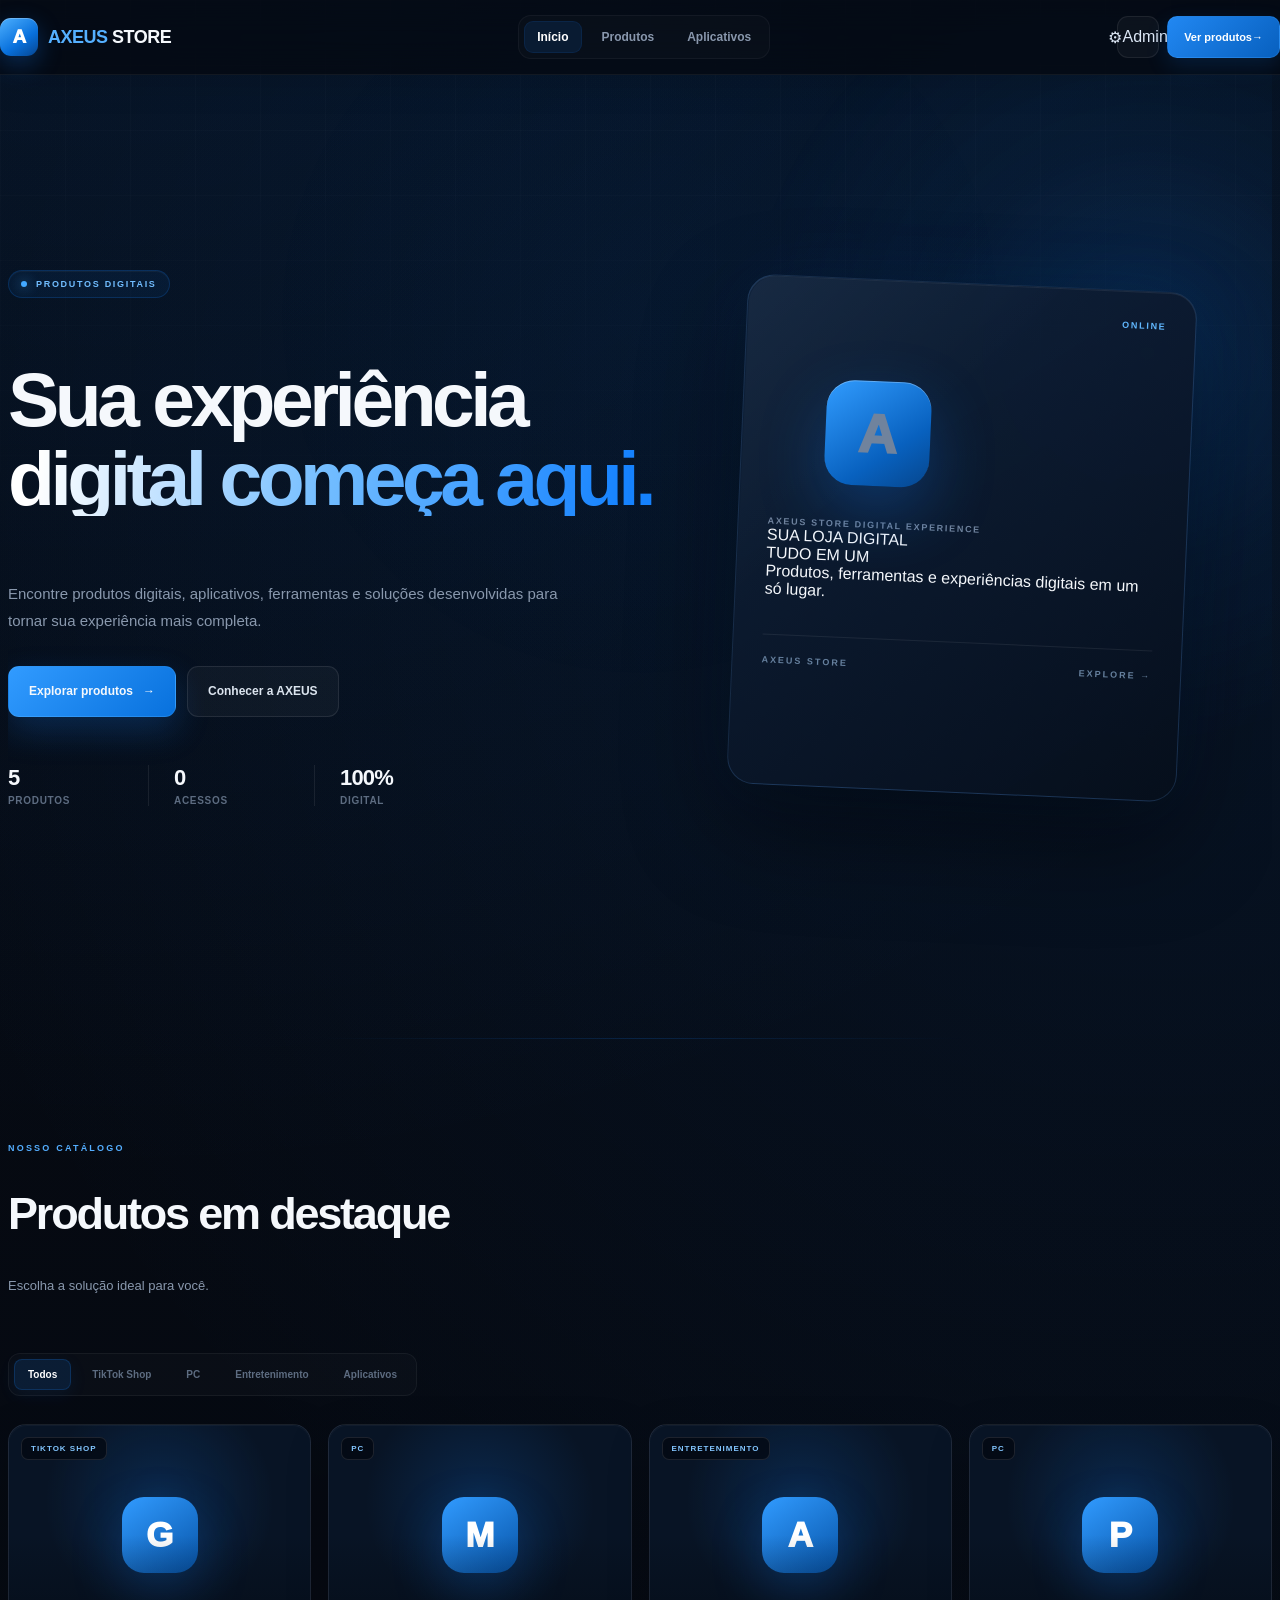
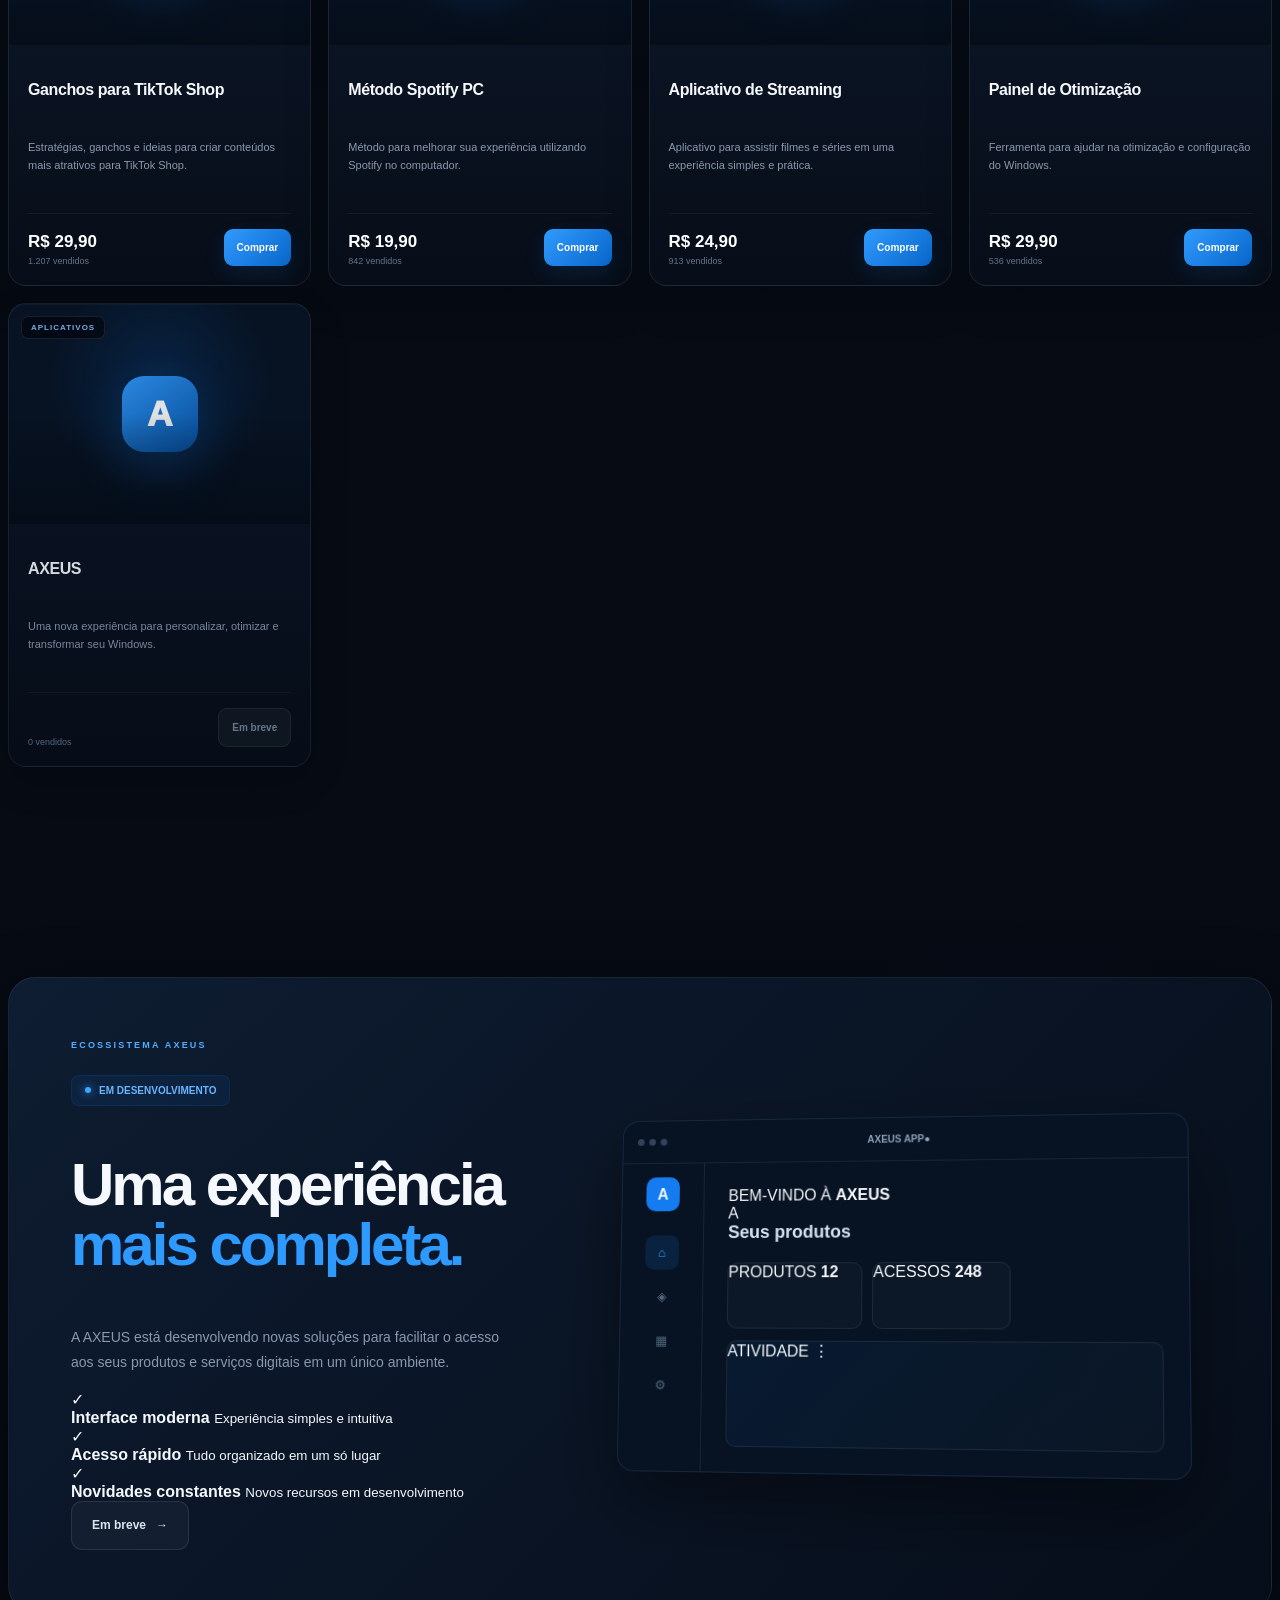
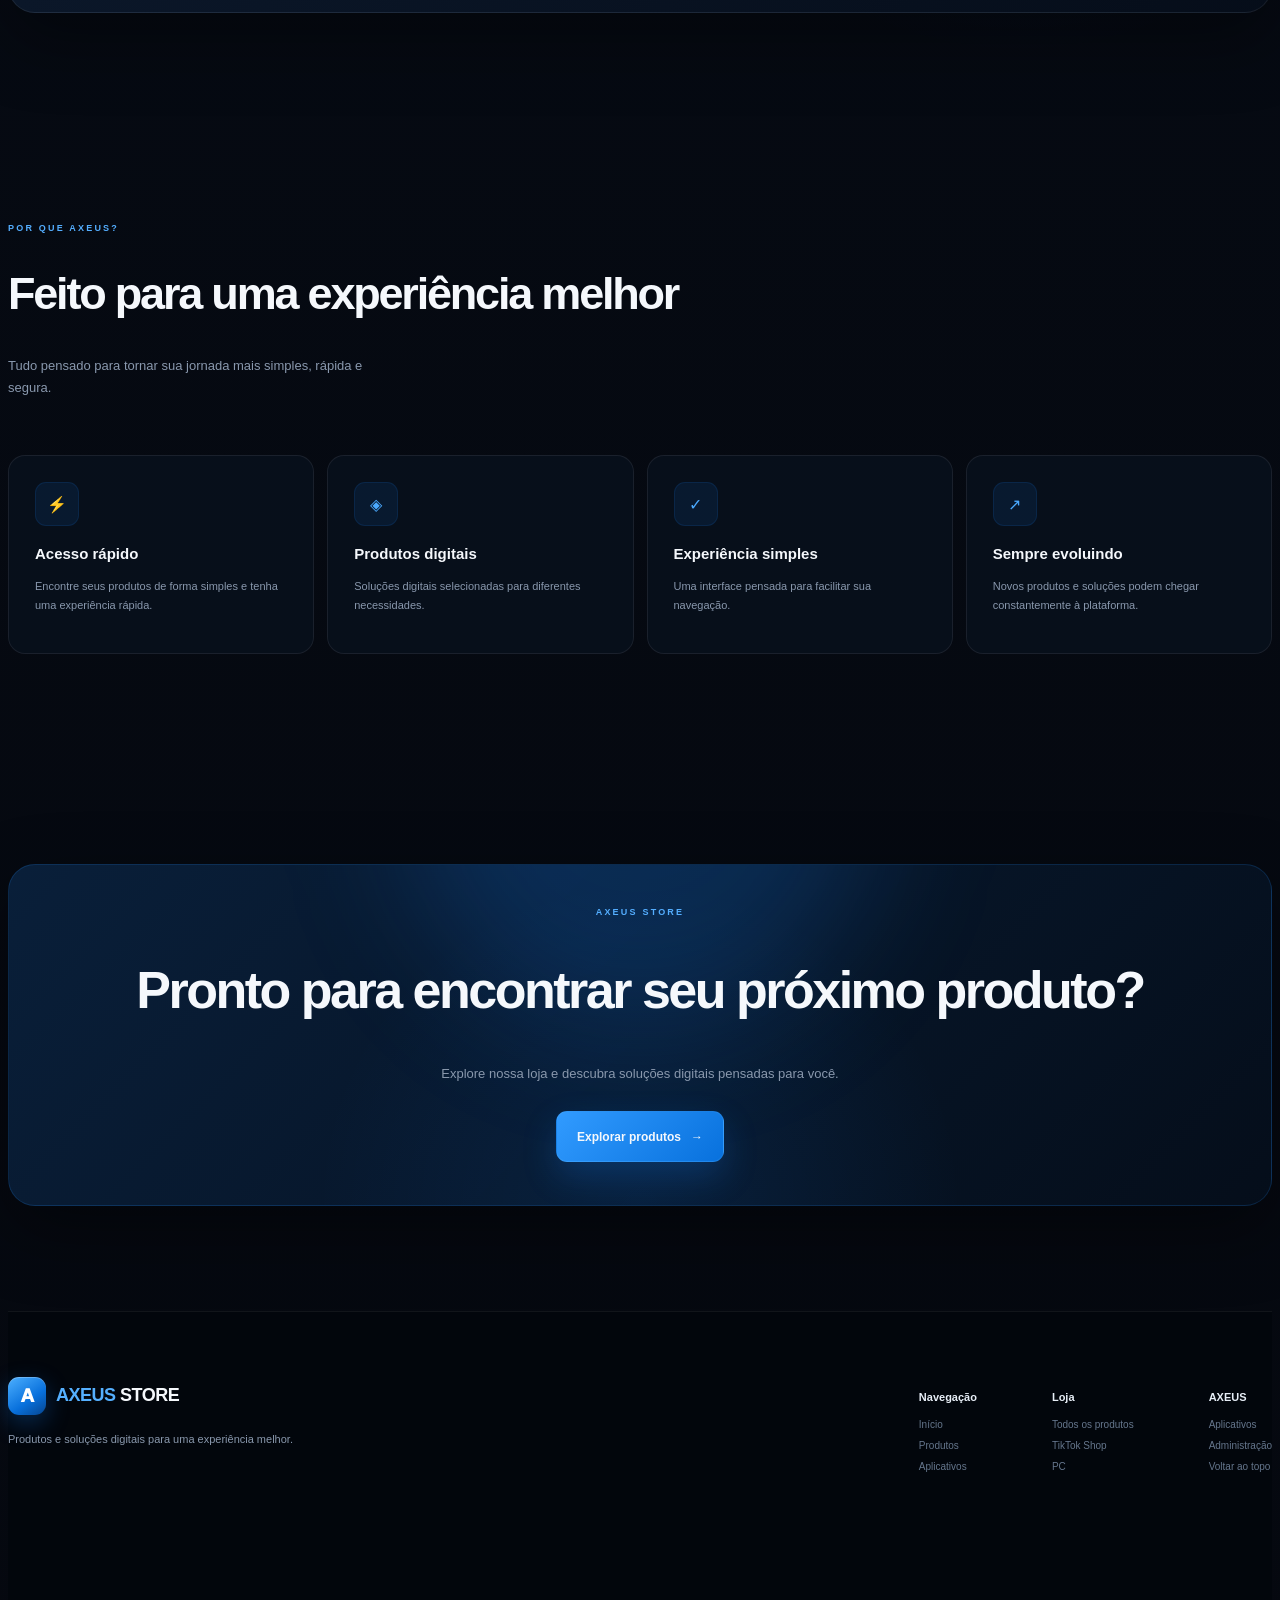
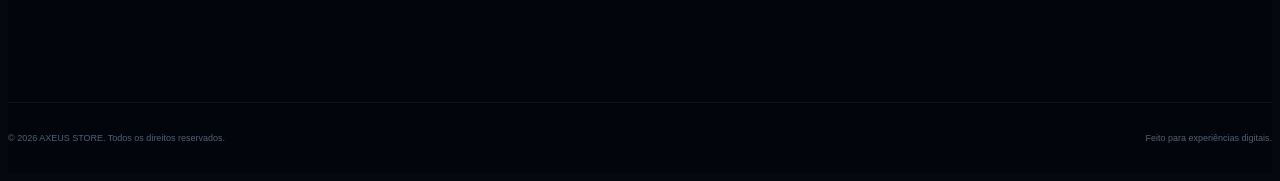
==== commit 4813a1b6: "Update index.html" ====
--- a/index.html
+++ b/index.html
@@ -1,8 +1,6 @@
 <!DOCTYPE html>
 <html lang="pt-BR">
-
 <head>
-
     <meta charset="UTF-8">
 
     <meta
@@ -10,11 +8,9 @@
         content="width=device-width, initial-scale=1.0"
     >
 
-    <title>AXEUS STORE — Produtos Digitais</title>
-
     <meta
         name="description"
-        content="AXEUS STORE — Produtos digitais, aplicativos, ferramentas e soluções para sua experiência digital."
+        content="AXEUS STORE — Produtos digitais, aplicativos, entretenimento e ferramentas para potencializar sua experiência digital."
     >
 
     <meta
@@ -22,55 +18,46 @@
         content="#05080f"
     >
 
-    <link
-        rel="icon"
-        type="image/png"
-        href="favicon.png"
-    >
+    <title>AXEUS STORE — Produtos Digitais</title>
+
+    <link rel="icon" type="image/png" href="favicon.png">
 
     <link
         rel="stylesheet"
         href="style.css"
     >
-
 </head>
 
 <body>
 
     <!-- =====================================================
          HEADER
-    ====================================================== -->
+         ===================================================== -->
 
     <header class="header">
 
-        <div class="container header-content">
+        <div class="header-content">
 
             <!-- LOGO -->
-
             <a
                 href="#inicio"
                 class="logo"
                 aria-label="AXEUS STORE - Início"
             >
 
-                <span
-                    class="logo-icon"
-                    aria-hidden="true"
-                >
+                <div class="logo-icon">
                     A
-                </span>
-
-                <span>
-                    AXEUS
-                    <span class="logo-store">
-                        STORE
-                    </span>
-                </span>
+                </div>
+
+                <div class="logo-text">
+                    <span class="logo-store">AXEUS</span>
+                    <span class="logo-subtitle">STORE</span>
+                </div>
 
             </a>
 
+
             <!-- NAVEGAÇÃO -->
-
             <nav
                 class="nav"
                 aria-label="Navegação principal"
@@ -91,13 +78,6 @@
                 </a>
 
                 <a
-                    href="#categorias"
-                    class="nav-link"
-                >
-                    Categorias
-                </a>
-
-                <a
                     href="#aplicativos"
                     class="nav-link"
                 >
@@ -106,17 +86,17 @@
 
             </nav>
 
-            <!-- AÇÕES -->
-
+
+            <!-- AÇÕES DO HEADER -->
             <div class="header-actions">
 
                 <a
                     href="adm.html"
                     class="admin-home-button"
-                    aria-label="Abrir painel administrativo"
-                    title="Painel administrativo"
+                    aria-label="Acessar painel administrativo"
                 >
-                    🏠
+                    <span class="admin-icon">⚙</span>
+                    <span>Admin</span>
                 </a>
 
                 <a
@@ -124,6 +104,7 @@
                     class="header-button"
                 >
                     Ver produtos
+                    <span>→</span>
                 </a>
 
             </div>
@@ -134,70 +115,54 @@
 
 
     <!-- =====================================================
-         CONTEÚDO PRINCIPAL
-    ====================================================== -->
+         HERO
+         ===================================================== -->
 
     <main>
-
-
-        <!-- =================================================
-             HERO
-        ================================================== -->
 
         <section
             id="inicio"
             class="hero"
         >
 
-            <div
-                class="hero-background"
-                aria-hidden="true"
-            ></div>
-
-
-            <div class="container hero-content">
-
-
-                <!-- ================================
-                     TEXTO PRINCIPAL
-                ================================= -->
-
+            <div class="hero-background">
+
+                <div class="hero-glow hero-glow-one"></div>
+                <div class="hero-glow hero-glow-two"></div>
+
+                <div class="hero-grid"></div>
+
+            </div>
+
+
+            <div class="hero-content">
+
+                <!-- TEXTO PRINCIPAL -->
                 <div class="hero-text">
 
                     <div class="hero-badge">
 
-                        <span
-                            class="badge-dot"
-                            aria-hidden="true"
-                        ></span>
-
-                        PRODUTOS DIGITAIS
+                        <span class="badge-dot"></span>
+
+                        <span>
+                            PRODUTOS DIGITAIS
+                        </span>
 
                     </div>
 
 
                     <h1>
-
                         Sua experiência
-
-                        <span>
-                            começa aqui.
-                        </span>
-
+                        <span>digital começa aqui.</span>
                     </h1>
 
 
                     <p>
-
-                        Descubra produtos digitais,
-                        aplicativos e ferramentas pensados
-                        para tornar sua experiência mais
-                        simples, prática e completa.
-
+                        Encontre produtos digitais, aplicativos,
+                        ferramentas e soluções desenvolvidas para
+                        tornar sua experiência mais completa.
                     </p>
 
-
-                    <!-- BOTÕES -->
 
                     <div class="hero-buttons">
 
@@ -205,32 +170,22 @@
                             href="#produtos"
                             class="btn btn-primary"
                         >
-
-                            Explorar produtos
-
-                            <span aria-hidden="true">
-                                →
-                            </span>
-
+                            <span>Explorar produtos</span>
+                            <span class="btn-arrow">→</span>
                         </a>
 
-
                         <a
-                            href="#categorias"
+                            href="#aplicativos"
                             class="btn btn-secondary"
                         >
-
-                            Ver categorias
-
+                            Conhecer a AXEUS
                         </a>
 
                     </div>
 
 
                     <!-- ESTATÍSTICAS -->
-
                     <div class="hero-stats">
-
 
                         <div class="stat">
 
@@ -245,6 +200,9 @@
                         </div>
 
 
+                        <div class="stat-divider"></div>
+
+
                         <div class="stat">
 
                             <strong id="hero-clicks-count">
@@ -252,10 +210,13 @@
                             </strong>
 
                             <span>
-                                Interações
+                                Acessos
                             </span>
 
                         </div>
+
+
+                        <div class="stat-divider"></div>
 
 
                         <div class="stat">
@@ -270,76 +231,81 @@
 
                         </div>
 
-
-                    </div>
-
-                </div>
-
-
-                <!-- ================================
-                     CARD VISUAL
-                ================================= -->
-
+                    </div>
+
+                </div>
+
+
+                <!-- VISUAL HERO -->
                 <div class="hero-card-wrapper">
 
                     <div class="hero-card">
 
-                        <div
-                            class="hero-card-glow"
-                            aria-hidden="true"
-                        ></div>
-
-
                         <div class="hero-card-top">
 
-                            <span class="hero-card-label">
+                            <div class="hero-card-brand">
+
+                                <div class="hero-card-logo">
+                                    A
+                                </div>
+
+                                <div>
+                                    <strong>
+                                        AXEUS STORE
+                                    </strong>
+
+                                    <span>
+                                        DIGITAL EXPERIENCE
+                                    </span>
+                                </div>
+
+                            </div>
+
+
+                            <div class="hero-card-status">
+
+                                <span></span>
+
+                                ONLINE
+
+                            </div>
+
+                        </div>
+
+
+                        <div class="hero-card-main">
+
+                            <div class="hero-card-label">
+                                SUA LOJA DIGITAL
+                            </div>
+
+                            <div class="hero-card-title">
+                                TUDO EM UM
+                            </div>
+
+                            <div class="hero-card-description">
+                                Produtos, ferramentas e experiências
+                                digitais em um só lugar.
+                            </div>
+
+                        </div>
+
+
+                        <div class="hero-card-line"></div>
+
+
+                        <div class="hero-card-bottom">
+
+                            <span>
                                 AXEUS STORE
                             </span>
 
-                            <span class="hero-card-status">
-                                ● ONLINE
+                            <span>
+                                EXPLORE →
                             </span>
 
                         </div>
 
-
-                        <div
-                            class="hero-card-logo"
-                            aria-hidden="true"
-                        >
-                            A
-                        </div>
-
-
-                        <h3>
-                            Tudo em um só lugar.
-                        </h3>
-
-
-                        <p>
-                            Produtos digitais selecionados
-                            para você.
-                        </p>
-
-
-                        <div
-                            class="hero-card-line"
-                            aria-hidden="true"
-                        ></div>
-
-
-                        <div class="hero-card-bottom">
-
-                            <span>
-                                EXPLORE A LOJA
-                            </span>
-
-                            <span aria-hidden="true">
-                                →
-                            </span>
-
-                        </div>
-
                     </div>
 
                 </div>
@@ -349,259 +315,45 @@
         </section>
 
 
-        <!-- =================================================
-             CATEGORIAS
-        ================================================== -->
-
-        <section
-            id="categorias"
-            class="categories-section"
-        >
-
-            <div class="container">
-
-
-                <div class="section-header">
-
-                    <div>
-
-                        <span class="section-label">
-                            CATEGORIAS
-                        </span>
-
-                        <h2>
-                            Encontre o que procura
-                        </h2>
-
-                    </div>
-
-
-                    <p>
-
-                        Navegue pelas categorias
-                        e encontre produtos que
-                        combinam com você.
-
-                    </p>
-
-                </div>
-
-
-                <div class="categories-grid">
-
-
-                    <!-- TIKTOK SHOP -->
-
-                    <button
-                        type="button"
-                        class="category-card"
-                        data-category="TIKTOK SHOP"
-                        aria-label="Ver produtos de TikTok Shop"
-                    >
-
-                        <div
-                            class="category-icon"
-                            aria-hidden="true"
-                        >
-                            ♪
-                        </div>
-
-
-                        <div class="category-info">
-
-                            <h3>
-                                TikTok Shop
-                            </h3>
-
-                            <span>
-                                Conteúdo e vendas
-                            </span>
-
-                        </div>
-
-
-                        <span
-                            class="category-arrow"
-                            aria-hidden="true"
-                        >
-                            →
-                        </span>
-
-                    </button>
-
-
-                    <!-- PC -->
-
-                    <button
-                        type="button"
-                        class="category-card"
-                        data-category="PC"
-                        aria-label="Ver produtos para PC"
-                    >
-
-                        <div
-                            class="category-icon"
-                            aria-hidden="true"
-                        >
-                            ◈
-                        </div>
-
-
-                        <div class="category-info">
-
-                            <h3>
-                                PC
-                            </h3>
-
-                            <span>
-                                Ferramentas e otimização
-                            </span>
-
-                        </div>
-
-
-                        <span
-                            class="category-arrow"
-                            aria-hidden="true"
-                        >
-                            →
-                        </span>
-
-                    </button>
-
-
-                    <!-- ENTRETENIMENTO -->
-
-                    <button
-                        type="button"
-                        class="category-card"
-                        data-category="ENTRETENIMENTO"
-                        aria-label="Ver produtos de entretenimento"
-                    >
-
-                        <div
-                            class="category-icon"
-                            aria-hidden="true"
-                        >
-                            ▶
-                        </div>
-
-
-                        <div class="category-info">
-
-                            <h3>
-                                Entretenimento
-                            </h3>
-
-                            <span>
-                                Filmes, séries e diversão
-                            </span>
-
-                        </div>
-
-
-                        <span
-                            class="category-arrow"
-                            aria-hidden="true"
-                        >
-                            →
-                        </span>
-
-                    </button>
-
-
-                    <!-- APLICATIVOS -->
-
-                    <button
-                        type="button"
-                        class="category-card"
-                        data-category="APLICATIVOS"
-                        aria-label="Ver aplicativos"
-                    >
-
-                        <div
-                            class="category-icon"
-                            aria-hidden="true"
-                        >
-                            ▦
-                        </div>
-
-
-                        <div class="category-info">
-
-                            <h3>
-                                Aplicativos
-                            </h3>
-
-                            <span>
-                                Apps e soluções digitais
-                            </span>
-
-                        </div>
-
-
-                        <span
-                            class="category-arrow"
-                            aria-hidden="true"
-                        >
-                            →
-                        </span>
-
-                    </button>
-
-
-                </div>
-
-            </div>
-
-        </section>
-
-
-        <!-- =================================================
+        <!-- =====================================================
              PRODUTOS
-        ================================================== -->
+             ===================================================== -->
 
         <section
             id="produtos"
             class="products-section"
         >
 
-            <div class="container">
-
+            <div class="section-container">
 
                 <!-- CABEÇALHO -->
-
-                <div class="section-header products-header">
+                <div class="section-header">
 
                     <div>
 
-                        <span class="section-label">
-                            AXEUS STORE
-                        </span>
+                        <div class="section-label">
+                            <span></span>
+                            NOSSO CATÁLOGO
+                        </div>
 
                         <h2>
                             Produtos em destaque
                         </h2>
 
-                    </div>
-
-
-                    <p>
-
-                        Escolha um produto para
-                        visualizar informações,
-                        detalhes e opções de acesso.
-
-                    </p>
+                        <p>
+                            Escolha a solução ideal para você.
+                        </p>
+
+                    </div>
 
                 </div>
 
 
                 <!-- FILTROS -->
-
                 <div
                     class="products-filters"
-                    aria-label="Filtrar produtos por categoria"
+                    role="tablist"
+                    aria-label="Filtrar produtos"
                 >
 
                     <button
@@ -612,7 +364,6 @@
                         Todos
                     </button>
 
-
                     <button
                         type="button"
                         class="filter-button"
@@ -621,7 +372,6 @@
                         TikTok Shop
                     </button>
 
-
                     <button
                         type="button"
                         class="filter-button"
@@ -630,7 +380,6 @@
                         PC
                     </button>
 
-
                     <button
                         type="button"
                         class="filter-button"
@@ -639,7 +388,6 @@
                         Entretenimento
                     </button>
 
-
                     <button
                         type="button"
                         class="filter-button"
@@ -651,24 +399,20 @@
                 </div>
 
 
-                <!-- =================================================
-                     GRID DINÂMICO
-
-                     NÃO ALTERAR ESTE ID.
-                     O script.js utiliza #products-grid.
-                ================================================== -->
-
+                <!-- GRID DINÂMICO DE PRODUTOS -->
                 <div
                     id="products-grid"
                     class="products-grid"
                 >
 
+                    <!--
+                        Os produtos são carregados
+                        automaticamente pelo script.js.
+                    -->
+
                     <div class="products-loading">
 
-                        <div
-                            class="loading-spinner"
-                            aria-hidden="true"
-                        ></div>
+                        <div class="loading-spinner"></div>
 
                         <span>
                             Carregando produtos...
@@ -679,29 +423,23 @@
                 </div>
 
 
-                <!-- NENHUM PRODUTO -->
-
+                <!-- ESTADO VAZIO -->
                 <div
                     id="empty-products"
                     class="empty-products"
                     style="display: none;"
                 >
 
-                    <div
-                        class="empty-icon"
-                        aria-hidden="true"
-                    >
-                        ◌
-                    </div>
-
+                    <div class="empty-icon">
+                        ◈
+                    </div>
 
                     <h3>
                         Nenhum produto encontrado
                     </h3>
 
-
                     <p>
-                        Não existem produtos nesta categoria no momento.
+                        Não encontramos produtos nessa categoria.
                     </p>
 
                 </div>
@@ -711,78 +449,140 @@
         </section>
 
 
-        <!-- =================================================
-             APLICATIVO AXEUS
-        ================================================== -->
+        <!-- =====================================================
+             APLICATIVOS
+             ===================================================== -->
 
         <section
             id="aplicativos"
             class="apps-section"
         >
 
-            <div class="container">
-
+            <div class="section-container">
 
                 <div class="app-highlight">
 
-
                     <!-- TEXTO -->
-
                     <div class="app-highlight-content">
 
-                        <span class="section-label">
-                            PROJETO AXEUS
-                        </span>
+                        <div class="section-label">
+
+                            <span></span>
+
+                            ECOSSISTEMA AXEUS
+
+                        </div>
+
+
+                        <div class="app-status">
+
+                            <span class="app-status-dot"></span>
+
+                            EM DESENVOLVIMENTO
+
+                        </div>
 
 
                         <h2>
-
-                            Conheça o
-
-                            <span>
-                                AXEUS
-                            </span>
-
+                            Uma experiência
+                            <span>mais completa.</span>
                         </h2>
 
 
                         <p>
-
-                            Uma nova experiência criada para
-                            personalizar, otimizar e transformar
-                            a utilização do Windows.
-
+                            A AXEUS está desenvolvendo novas soluções
+                            para facilitar o acesso aos seus produtos
+                            e serviços digitais em um único ambiente.
                         </p>
 
 
-                        <div class="app-status">
-
-                            <span
-                                aria-hidden="true"
-                            ></span>
-
-                            Desenvolvimento em andamento
-
-                        </div>
-
-                    </div>
-
-
-                    <!-- PREVIEW -->
-
+                        <div class="app-features">
+
+                            <div class="app-feature">
+
+                                <span class="app-feature-icon">
+                                    ✓
+                                </span>
+
+                                <div>
+
+                                    <strong>
+                                        Interface moderna
+                                    </strong>
+
+                                    <small>
+                                        Experiência simples e intuitiva
+                                    </small>
+
+                                </div>
+
+                            </div>
+
+
+                            <div class="app-feature">
+
+                                <span class="app-feature-icon">
+                                    ✓
+                                </span>
+
+                                <div>
+
+                                    <strong>
+                                        Acesso rápido
+                                    </strong>
+
+                                    <small>
+                                        Tudo organizado em um só lugar
+                                    </small>
+
+                                </div>
+
+                            </div>
+
+
+                            <div class="app-feature">
+
+                                <span class="app-feature-icon">
+                                    ✓
+                                </span>
+
+                                <div>
+
+                                    <strong>
+                                        Novidades constantes
+                                    </strong>
+
+                                    <small>
+                                        Novos recursos em desenvolvimento
+                                    </small>
+
+                                </div>
+
+                            </div>
+
+                        </div>
+
+
+                        <button
+                            type="button"
+                            class="btn btn-secondary app-button"
+                        >
+                            Em breve
+                            <span>→</span>
+                        </button>
+
+                    </div>
+
+
+                    <!-- VISUAL DO APLICATIVO -->
                     <div class="app-visual">
 
                         <div class="app-window">
 
-
-                            <!-- BARRA DA JANELA -->
-
+                            <!-- HEADER DA JANELA -->
                             <div class="app-window-header">
 
-                                <div
-                                    class="window-dots"
-                                    aria-hidden="true"
-                                >
+                                <div class="window-dots">
 
                                     <span></span>
                                     <span></span>
@@ -790,23 +590,22 @@
 
                                 </div>
 
-
-                                <span>
-                                    AXEUS
+                                <span class="window-title">
+                                    AXEUS APP
                                 </span>
 
+                                <span class="window-status">
+                                    ●
+                                </span>
+
                             </div>
 
 
                             <!-- CORPO -->
-
                             <div class="app-window-body">
 
-
                                 <!-- SIDEBAR -->
-
-                                <div class="app-sidebar">
-
+                                <aside class="app-sidebar">
 
                                     <div class="app-sidebar-logo">
                                         A
@@ -815,55 +614,118 @@
 
                                     <div
                                         class="app-sidebar-item active"
-                                        aria-hidden="true"
                                     >
-                                        ◈
+                                        <span>⌂</span>
                                     </div>
 
 
-                                    <div
-                                        class="app-sidebar-item"
-                                        aria-hidden="true"
-                                    >
-                                        ▦
+                                    <div class="app-sidebar-item">
+                                        <span>◈</span>
                                     </div>
 
 
-                                    <div
-                                        class="app-sidebar-item"
-                                        aria-hidden="true"
-                                    >
-                                        ⚙
+                                    <div class="app-sidebar-item">
+                                        <span>▦</span>
                                     </div>
 
 
+                                    <div class="app-sidebar-item">
+                                        <span>⚙</span>
+                                    </div>
+
+                                </aside>
+
+
+                                <!-- DASHBOARD -->
+                                <div class="app-dashboard">
+
+                                    <div class="app-dashboard-top">
+
+                                        <div>
+
+                                            <span>
+                                                BEM-VINDO À
+                                            </span>
+
+                                            <strong>
+                                                AXEUS
+                                            </strong>
+
+                                        </div>
+
+                                        <div class="dashboard-avatar">
+                                            A
+                                        </div>
+
+                                    </div>
+
+
+                                    <div class="app-dashboard-title">
+                                        Seus produtos
+                                    </div>
+
+
+                                    <div class="app-dashboard-cards">
+
+                                        <div class="dashboard-card">
+
+                                            <span>
+                                                PRODUTOS
+                                            </span>
+
+                                            <strong>
+                                                12
+                                            </strong>
+
+                                        </div>
+
+
+                                        <div class="dashboard-card">
+
+                                            <span>
+                                                ACESSOS
+                                            </span>
+
+                                            <strong>
+                                                248
+                                            </strong>
+
+                                        </div>
+
+                                    </div>
+
+
+                                    <div class="app-dashboard-large">
+
+                                        <div class="dashboard-large-header">
+
+                                            <span>
+                                                ATIVIDADE
+                                            </span>
+
+                                            <span>
+                                                ⋮
+                                            </span>
+
+                                        </div>
+
+
+                                        <div class="dashboard-chart">
+
+                                            <span></span>
+                                            <span></span>
+                                            <span></span>
+                                            <span></span>
+                                            <span></span>
+                                            <span></span>
+                                            <span></span>
+
+                                        </div>
+
+                                    </div>
+
                                 </div>
 
-
-                                <!-- DASHBOARD -->
-
-                                <div class="app-dashboard">
-
-
-                                    <div class="app-dashboard-title">
-                                        AXEUS
-                                    </div>
-
-
-                                    <div class="app-dashboard-cards">
-
-                                        <div></div>
-                                        <div></div>
-                                        <div></div>
-
-                                    </div>
-
-
-                                    <div class="app-dashboard-large"></div>
-
-                                </div>
-
-
                             </div>
 
                         </div>
@@ -877,148 +739,113 @@
         </section>
 
 
-        <!-- =================================================
+        <!-- =====================================================
              BENEFÍCIOS
-        ================================================== -->
+             ===================================================== -->
 
         <section class="benefits-section">
 
-            <div class="container">
-
-
-                <div class="section-header center">
-
-                    <span class="section-label">
-                        POR QUE AXEUS?
-                    </span>
-
-
-                    <h2>
-                        Uma loja pensada para você
-                    </h2>
-
-
-                    <p>
-
-                        Experiência simples, produtos digitais
-                        e uma plataforma criada para facilitar
-                        sua jornada.
-
-                    </p>
+            <div class="section-container">
+
+                <div class="section-header centered">
+
+                    <div>
+
+                        <div class="section-label">
+                            <span></span>
+                            POR QUE AXEUS?
+                        </div>
+
+                        <h2>
+                            Feito para uma experiência melhor
+                        </h2>
+
+                        <p>
+                            Tudo pensado para tornar sua jornada
+                            mais simples, rápida e segura.
+                        </p>
+
+                    </div>
 
                 </div>
 
 
                 <div class="benefits-grid">
 
-
                     <!-- BENEFÍCIO 1 -->
-
-                    <div class="benefit-card">
-
-                        <div
-                            class="benefit-icon"
-                            aria-hidden="true"
-                        >
+                    <article class="benefit-card">
+
+                        <div class="benefit-icon">
                             ⚡
                         </div>
-
 
                         <h3>
                             Acesso rápido
                         </h3>
 
-
                         <p>
-
-                            Encontre seu produto e tenha
-                            acesso de forma rápida e prática.
-
+                            Encontre seus produtos de forma simples
+                            e tenha uma experiência rápida.
                         </p>
 
-                    </div>
+                    </article>
 
 
                     <!-- BENEFÍCIO 2 -->
-
-                    <div class="benefit-card">
-
-                        <div
-                            class="benefit-icon"
-                            aria-hidden="true"
-                        >
-                            ◇
-                        </div>
-
+                    <article class="benefit-card">
+
+                        <div class="benefit-icon">
+                            ◈
+                        </div>
 
                         <h3>
-                            Tudo digital
+                            Produtos digitais
                         </h3>
 
-
                         <p>
-
-                            Produtos digitais sem
-                            necessidade de entrega física.
-
+                            Soluções digitais selecionadas para
+                            diferentes necessidades.
                         </p>
 
-                    </div>
+                    </article>
 
 
                     <!-- BENEFÍCIO 3 -->
-
-                    <div class="benefit-card">
-
-                        <div
-                            class="benefit-icon"
-                            aria-hidden="true"
-                        >
+                    <article class="benefit-card">
+
+                        <div class="benefit-icon">
                             ✓
                         </div>
 
-
                         <h3>
-                            Simples de usar
+                            Experiência simples
                         </h3>
 
-
                         <p>
-
-                            Uma experiência criada para
-                            ser simples, clara e intuitiva.
-
+                            Uma interface pensada para facilitar
+                            sua navegação.
                         </p>
 
-                    </div>
+                    </article>
 
 
                     <!-- BENEFÍCIO 4 -->
-
-                    <div class="benefit-card">
-
-                        <div
-                            class="benefit-icon"
-                            aria-hidden="true"
-                        >
-                            ♢
-                        </div>
-
+                    <article class="benefit-card">
+
+                        <div class="benefit-icon">
+                            ↗
+                        </div>
 
                         <h3>
-                            Suporte
+                            Sempre evoluindo
                         </h3>
 
-
                         <p>
-
-                            Precisou de ajuda? Nossa equipe
-                            está disponível para auxiliar.
-
+                            Novos produtos e soluções podem chegar
+                            constantemente à plataforma.
                         </p>
 
-                    </div>
-
+                    </article>
 
                 </div>
 
@@ -1027,43 +854,39 @@
         </section>
 
 
-        <!-- =================================================
+        <!-- =====================================================
              CTA FINAL
-        ================================================== -->
+             ===================================================== -->
 
         <section class="cta-section">
 
-            <div class="container">
-
+            <div class="section-container">
 
                 <div class="cta-card">
 
-
-                    <div
-                        class="cta-glow"
-                        aria-hidden="true"
-                    ></div>
+                    <div class="cta-glow"></div>
 
 
                     <div class="cta-content">
 
-
-                        <span class="section-label">
+                        <div class="section-label">
+
+                            <span></span>
+
                             AXEUS STORE
-                        </span>
+
+                        </div>
 
 
                         <h2>
-                            Encontre seu próximo produto.
+                            Pronto para encontrar
+                            seu próximo produto?
                         </h2>
 
 
                         <p>
-
-                            Explore a loja, conheça nossas
-                            categorias e encontre uma solução
-                            digital para você.
-
+                            Explore nossa loja e descubra soluções
+                            digitais pensadas para você.
                         </p>
 
 
@@ -1071,16 +894,10 @@
                             href="#produtos"
                             class="btn btn-primary"
                         >
-
                             Explorar produtos
-
-                            <span aria-hidden="true">
-                                →
-                            </span>
-
+                            <span>→</span>
                         </a>
 
-
                     </div>
 
                 </div>
@@ -1088,72 +905,78 @@
             </div>
 
         </section>
-
 
     </main>
 
 
     <!-- =====================================================
          FOOTER
-    ====================================================== -->
+         ===================================================== -->
 
     <footer class="footer">
 
-        <div class="container">
-
+        <div class="section-container">
 
             <div class="footer-content">
 
-
                 <!-- MARCA -->
-
                 <div class="footer-brand">
-
 
                     <a
                         href="#inicio"
                         class="logo"
-                        aria-label="AXEUS STORE - Início"
                     >
 
-                        <span
-                            class="logo-icon"
-                            aria-hidden="true"
-                        >
+                        <div class="logo-icon">
                             A
-                        </span>
-
-
-                        <span>
-
-                            AXEUS
+                        </div>
+
+                        <div class="logo-text">
 
                             <span class="logo-store">
+                                AXEUS
+                            </span>
+
+                            <span class="logo-subtitle">
                                 STORE
                             </span>
 
-                        </span>
+                        </div>
 
                     </a>
 
 
                     <p>
-
-                        Produtos digitais,
-                        ferramentas e soluções
+                        Produtos e soluções digitais
                         para uma experiência melhor.
-
                     </p>
 
                 </div>
 
 
                 <!-- LINKS -->
-
                 <div class="footer-links">
 
-
-                    <!-- LOJA -->
+                    <div class="footer-column">
+
+                        <h4>
+                            Navegação
+                        </h4>
+
+                        <a href="#inicio">
+                            Início
+                        </a>
+
+                        <a href="#produtos">
+                            Produtos
+                        </a>
+
+                        <a href="#aplicativos">
+                            Aplicativos
+                        </a>
+
+                    </div>
+
 
                     <div class="footer-column">
 
@@ -1161,92 +984,64 @@
                             Loja
                         </h4>
 
-
-                        <a href="#produtos">
-                            Produtos
+                        <a
+                            href="#produtos"
+                            data-footer-filter="TODOS"
+                        >
+                            Todos os produtos
                         </a>
 
-
-                        <a href="#categorias">
-                            Categorias
+                        <a
+                            href="#produtos"
+                            data-footer-filter="TIKTOK SHOP"
+                        >
+                            TikTok Shop
                         </a>
 
+                        <a
+                            href="#produtos"
+                            data-footer-filter="PC"
+                        >
+                            PC
+                        </a>
+
+                    </div>
+
+
+                    <div class="footer-column">
+
+                        <h4>
+                            AXEUS
+                        </h4>
 
                         <a href="#aplicativos">
                             Aplicativos
                         </a>
 
-                    </div>
-
-
-                    <!-- CATEGORIAS -->
-
-                    <div class="footer-column">
-
-                        <h4>
-                            Categorias
-                        </h4>
-
-
-                        <a href="#produtos">
-                            TikTok Shop
+                        <a href="adm.html">
+                            Administração
                         </a>
 
-
-                        <a href="#produtos">
-                            PC
+                        <a href="#inicio">
+                            Voltar ao topo
                         </a>
 
-
-                        <a href="#produtos">
-                            Entretenimento
-                        </a>
-
-                    </div>
-
-
-                    <!-- AXEUS -->
-
-                    <div class="footer-column">
-
-                        <h4>
-                            AXEUS
-                        </h4>
-
-
-                        <a href="#inicio">
-                            Início
-                        </a>
-
-
-                        <a href="#produtos">
-                            Loja
-                        </a>
-
-
-                        <a href="#aplicativos">
-                            Projeto AXEUS
-                        </a>
-
-                    </div>
-
+                    </div>
 
                 </div>
 
             </div>
 
 
-            <!-- RODAPÉ INFERIOR -->
-
+            <!-- COPYRIGHT -->
             <div class="footer-bottom">
 
                 <span>
                     © 2026 AXEUS STORE. Todos os direitos reservados.
                 </span>
 
-
                 <span>
-                    Desenvolvido por AXEUS
+                    Feito para experiências digitais.
                 </span>
 
             </div>
@@ -1257,15 +1052,17 @@
 
 
     <!-- =====================================================
-         CONFIGURAÇÃO DA LOJA
-
-         NÃO ALTERAR.
-
-         O ADMIN UTILIZA ESTA CHAVE PARA
-         COMPARTILHAR OS PRODUTOS.
-    ====================================================== -->
+         CONFIGURAÇÃO DO SISTEMA
+         NÃO ALTERAR
+         ===================================================== -->
 
     <script>
+
+        /*
+         * Chave utilizada pelo sistema de produtos.
+         * Mantida para não quebrar a integração
+         * com o painel administrativo.
+         */
 
         window.AXEUS_STORAGE_KEY = "axeus_products";
 
@@ -1274,148 +1071,118 @@
 
     <!-- =====================================================
          SCRIPT PRINCIPAL
-
-         NÃO REMOVER.
-    ====================================================== -->
+         ===================================================== -->
 
     <script src="script.js"></script>
 
 
     <!-- =====================================================
-         NAVEGAÇÃO E CATEGORIAS
-    ====================================================== -->
+         FALLBACK / NAVEGAÇÃO
+         ===================================================== -->
 
     <script>
 
-        document.addEventListener(
-            "DOMContentLoaded",
-            function () {
-
-
-                /* ============================================
-                   ROLAGEM SUAVE
-                ============================================ */
-
-                document
-                    .querySelectorAll('a[href^="#"]')
-                    .forEach(function (link) {
-
-                        link.addEventListener(
-                            "click",
-                            function (event) {
-
-                                const targetId =
-                                    this.getAttribute("href");
-
-
-                                if (
-                                    !targetId ||
-                                    targetId === "#"
-                                ) {
-                                    return;
-                                }
-
-
-                                const target =
-                                    document.querySelector(
-                                        targetId
-                                    );
-
-
-                                if (!target) {
-                                    return;
-                                }
-
-
-                                event.preventDefault();
-
-
-                                target.scrollIntoView({
-
-                                    behavior: "smooth",
-
-                                    block: "start"
-
-                                });
-
-                            }
-                        );
-
-                    });
-
-
-                /* ============================================
-                   CATEGORIAS → FILTRO DE PRODUTOS
-                ============================================ */
-
-                document
-                    .querySelectorAll(".category-card")
-                    .forEach(function (button) {
-
-
-                        button.addEventListener(
-                            "click",
-                            function () {
-
-
-                                const category =
-                                    this.dataset.category;
-
-
-                                const filterButton =
-                                    document.querySelector(
-                                        '.filter-button[data-filter="' +
-                                        category +
-                                        '"]'
-                                    );
-
-
-                                if (filterButton) {
-
-                                    filterButton.click();
-
-                                }
-
-
-                                const productsSection =
-                                    document.querySelector(
-                                        "#produtos"
-                                    );
-
-
-                                if (productsSection) {
-
-                                    productsSection.scrollIntoView({
-
-                                        behavior: "smooth",
-
-                                        block: "start"
-
-                                    });
-
-                                }
-
-                            }
-                        );
-
-                    });
-
-
-                /* ============================================
-                   ATUALIZA LINK ATIVO DO MENU
-                ============================================ */
-
-                const sections =
-                    document.querySelectorAll(
-                        "main section[id]"
-                    );
-
-
-                const navLinks =
-                    document.querySelectorAll(
-                        ".nav-link"
-                    );
-
+        document.addEventListener("DOMContentLoaded", function () {
+
+            /*
+             * Rolagem suave
+             */
+
+            document.querySelectorAll(
+                'a[href^="#"]'
+            ).forEach(function (link) {
+
+                link.addEventListener(
+                    "click",
+                    function (event) {
+
+                        const targetId =
+                            this.getAttribute("href");
+
+                        if (
+                            !targetId ||
+                            targetId === "#"
+                        ) {
+                            return;
+                        }
+
+                        const target =
+                            document.querySelector(
+                                targetId
+                            );
+
+                        if (!target) {
+                            return;
+                        }
+
+                        event.preventDefault();
+
+                        target.scrollIntoView({
+                            behavior: "smooth",
+                            block: "start"
+                        });
+
+                    }
+                );
+
+            });
+
+
+            /*
+             * Cards/links do footer que filtram produtos
+             */
+
+            document.querySelectorAll(
+                "[data-footer-filter]"
+            ).forEach(function (link) {
+
+                link.addEventListener(
+                    "click",
+                    function () {
+
+                        const filter =
+                            this.dataset.footerFilter;
+
+                        const filterButton =
+                            document.querySelector(
+                                `.filter-button[data-filter="${filter}"]`
+                            );
+
+                        if (filterButton) {
+
+                            setTimeout(function () {
+
+                                filterButton.click();
+
+                            }, 150);
+
+                        }
+
+                    }
+                );
+
+            });
+
+
+            /*
+             * Atualiza o menu conforme a seção visível.
+             * Não interfere no carregamento dos produtos.
+             */
+
+            const sections = document.querySelectorAll(
+                "main section[id]"
+            );
+
+            const navLinks = document.querySelectorAll(
+                ".nav-link"
+            );
+
+
+            if (
+                "IntersectionObserver" in window &&
+                sections.length &&
+                navLinks.length
+            ) {
 
                 const observer =
                     new IntersectionObserver(
@@ -1428,33 +1195,24 @@
                                         return;
                                     }
 
+                                    const id =
+                                        entry.target.id;
 
                                     navLinks.forEach(
                                         function (link) {
 
-                                            link.classList.remove(
-                                                "active"
+                                            const href =
+                                                link.getAttribute(
+                                                    "href"
+                                                );
+
+                                            link.classList.toggle(
+                                                "active",
+                                                href === "#" + id
                                             );
 
                                         }
                                     );
-
-
-                                    const activeLink =
-                                        document.querySelector(
-                                            '.nav-link[href="#' +
-                                            entry.target.id +
-                                            '"]'
-                                        );
-
-
-                                    if (activeLink) {
-
-                                        activeLink.classList.add(
-                                            "active"
-                                        );
-
-                                    }
 
                                 }
                             );
@@ -1475,13 +1233,11 @@
                     }
                 );
 
-
             }
-        );
+
+        });
 
     </script>
 
-
 </body>
-
 </html>
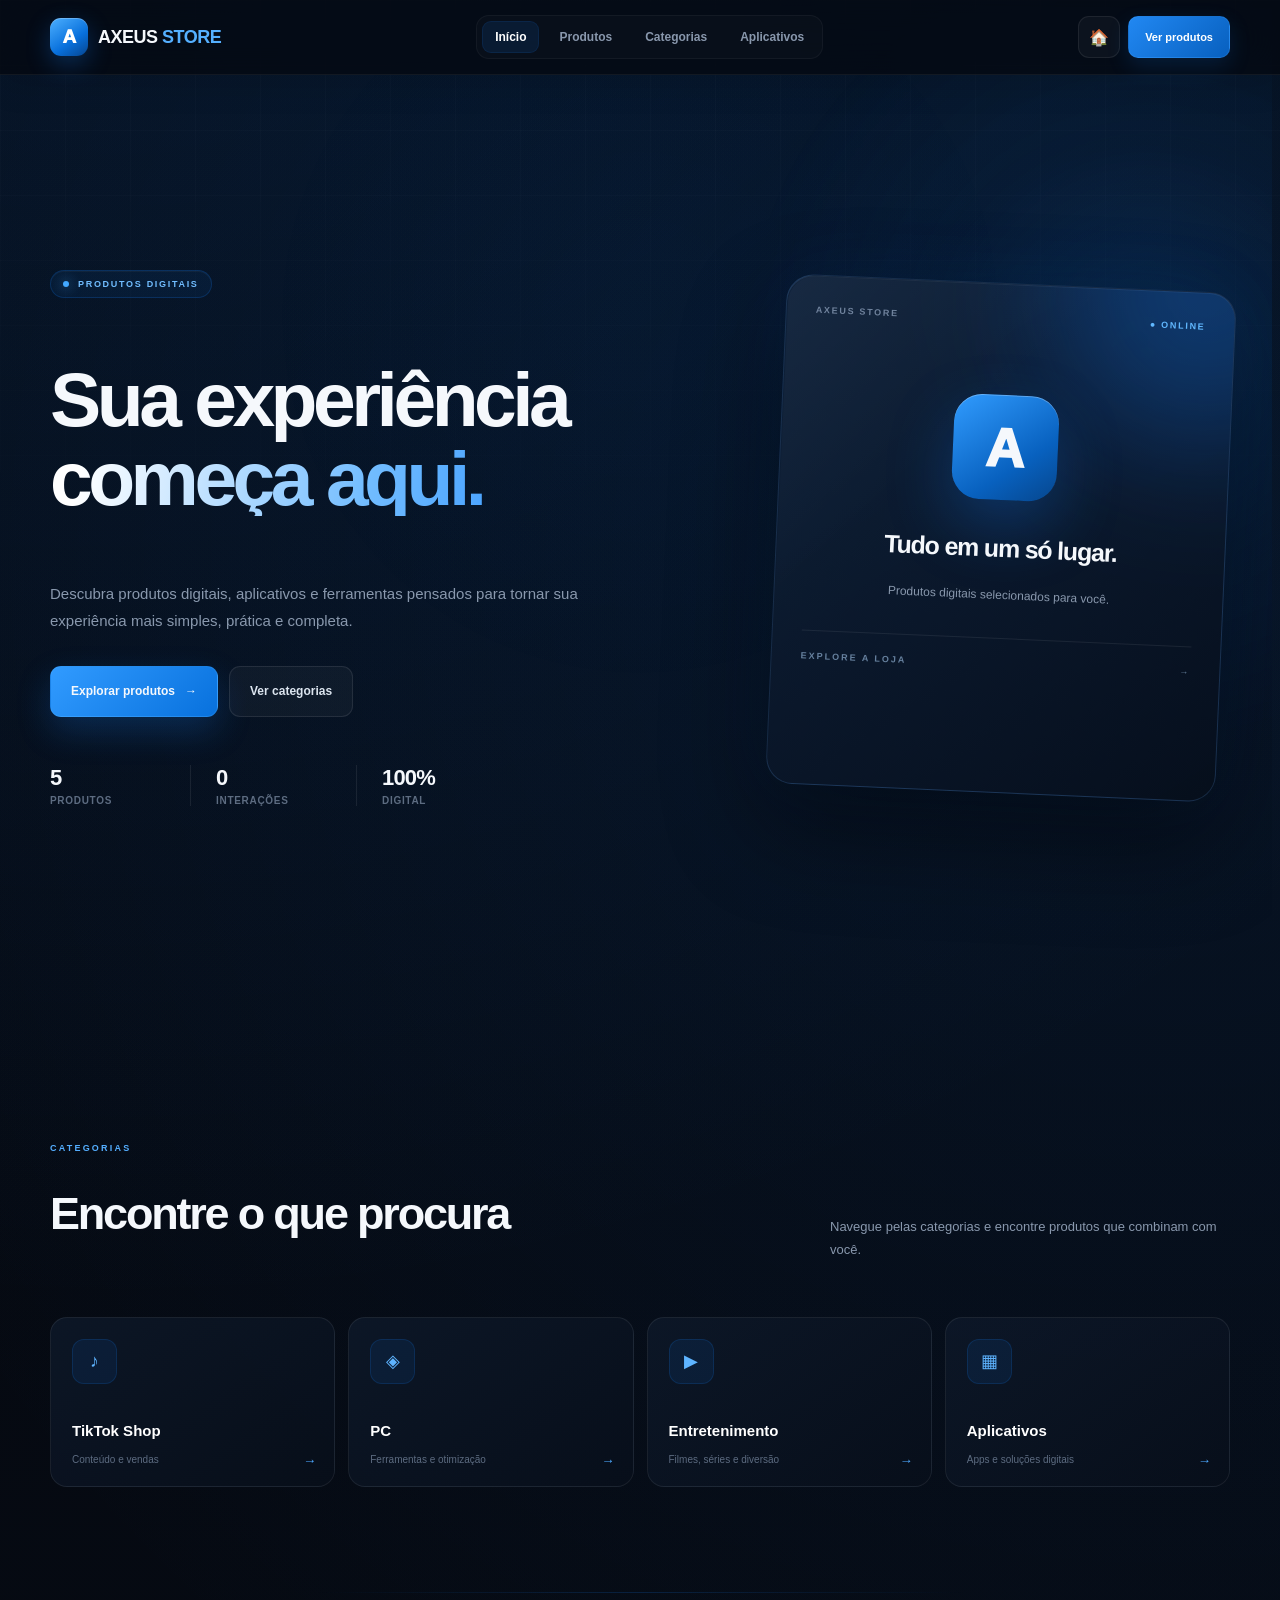
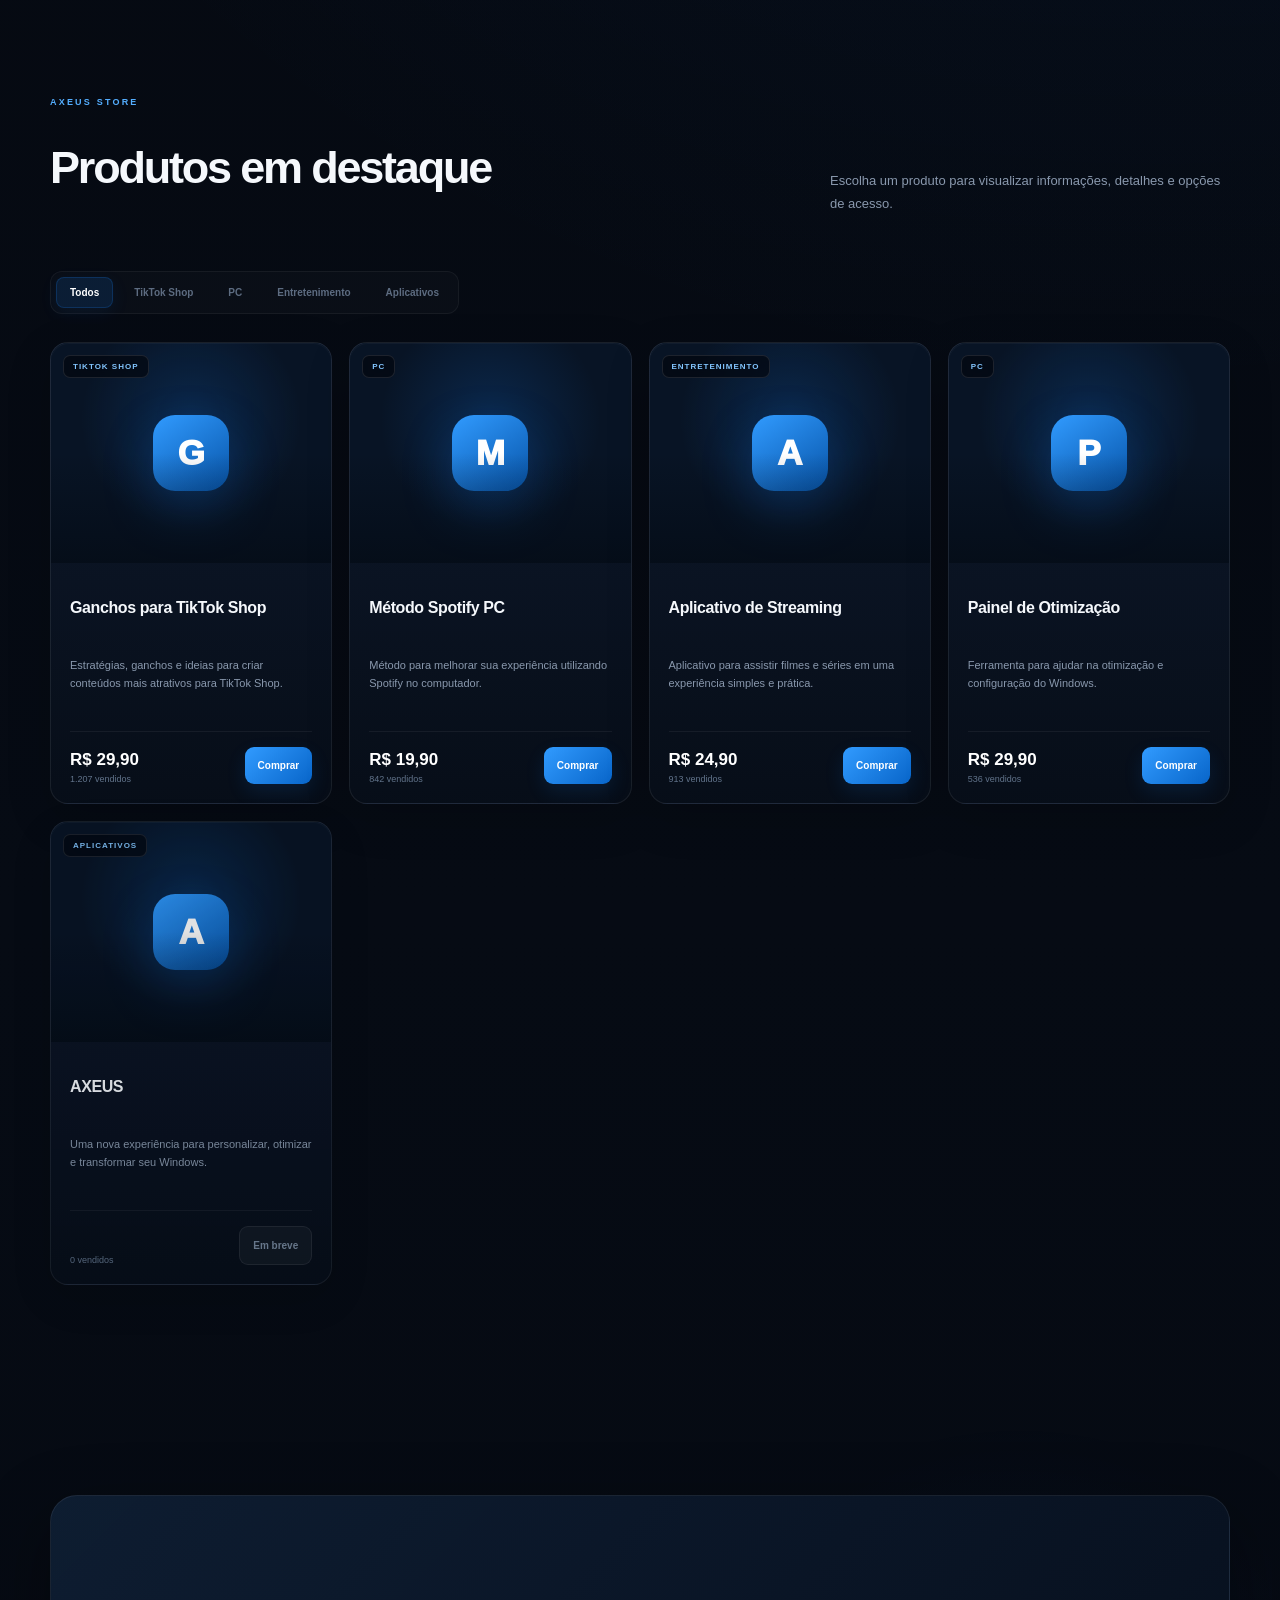
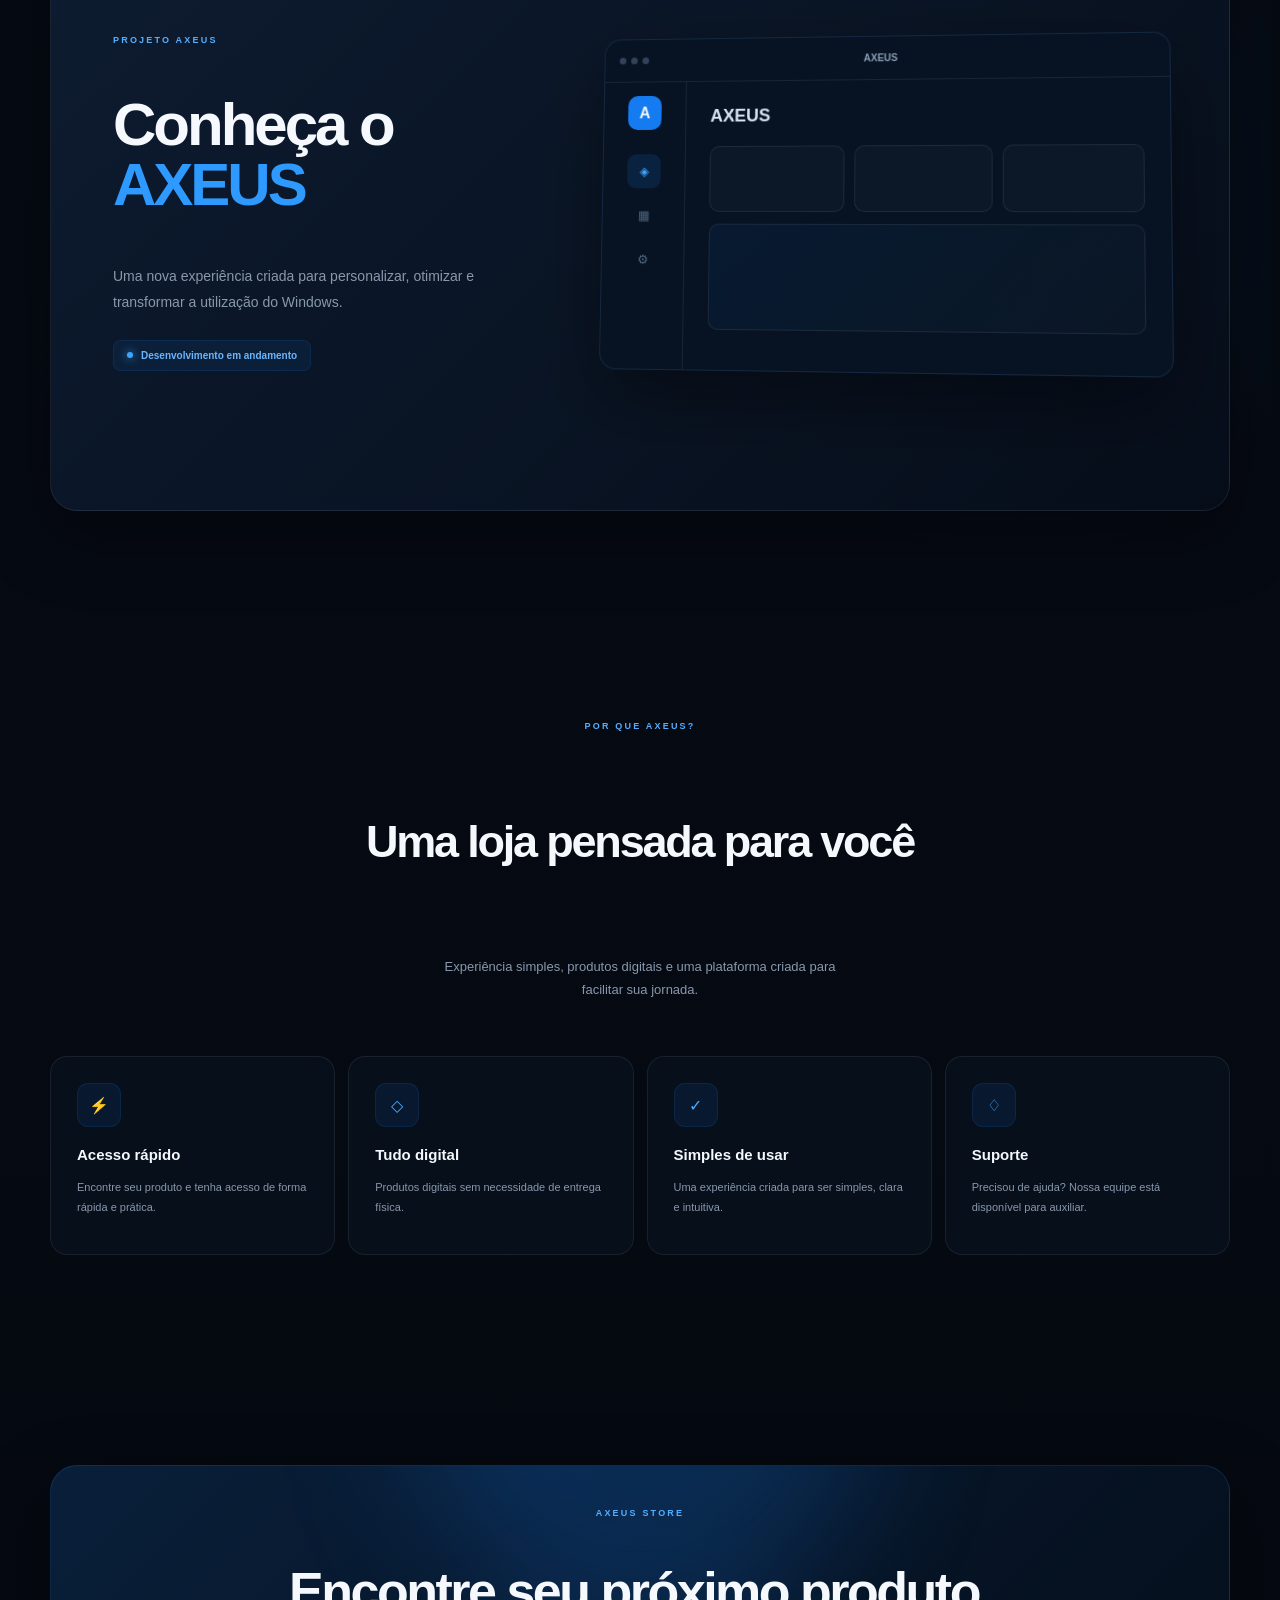
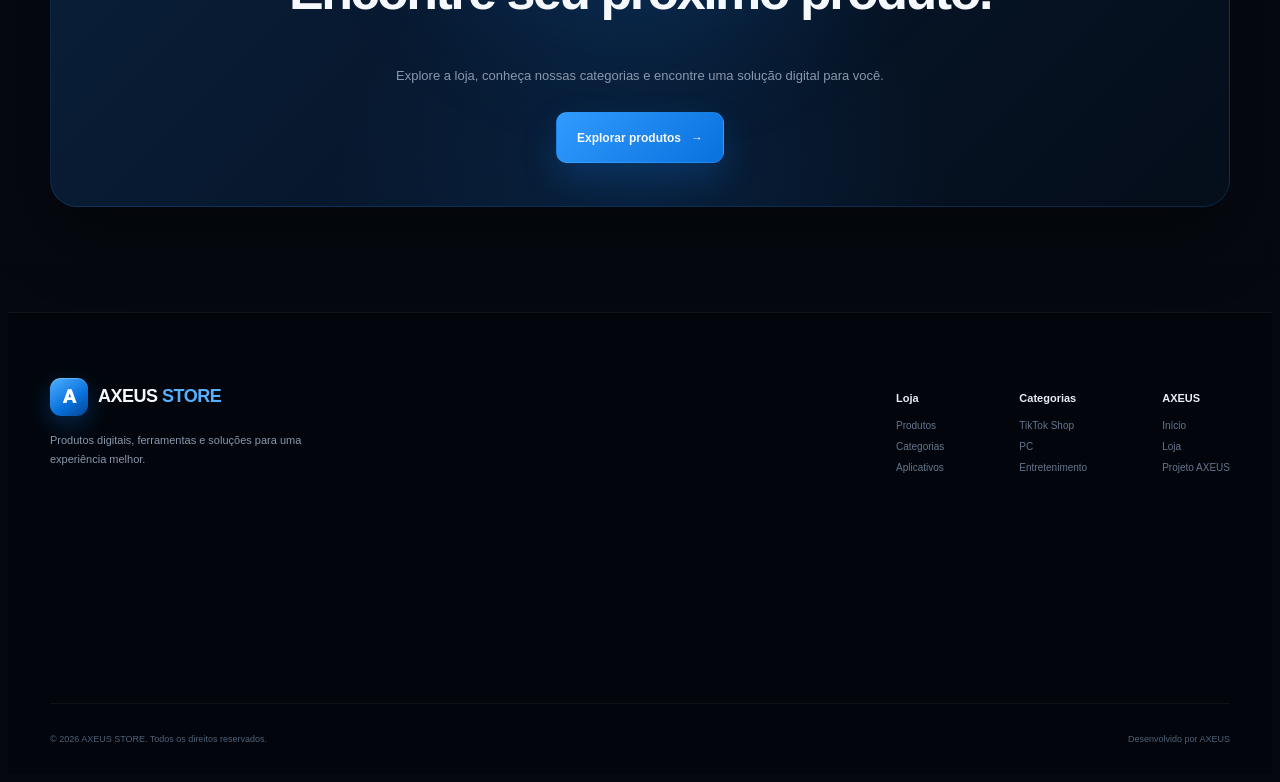
==== commit 5511051d: "Update index.html" ====
--- a/index.html
+++ b/index.html
@@ -1,6 +1,8 @@
 <!DOCTYPE html>
 <html lang="pt-BR">
+
 <head>
+
     <meta charset="UTF-8">
 
     <meta
@@ -8,9 +10,11 @@
         content="width=device-width, initial-scale=1.0"
     >
 
+    <title>AXEUS STORE — Produtos Digitais</title>
+
     <meta
         name="description"
-        content="AXEUS STORE — Produtos digitais, aplicativos, entretenimento e ferramentas para potencializar sua experiência digital."
+        content="AXEUS STORE — Produtos digitais, aplicativos, ferramentas e soluções para sua experiência digital."
     >
 
     <meta
@@ -18,46 +22,55 @@
         content="#05080f"
     >
 
-    <title>AXEUS STORE — Produtos Digitais</title>
-
-    <link rel="icon" type="image/png" href="favicon.png">
+    <link
+        rel="icon"
+        type="image/png"
+        href="favicon.png"
+    >
 
     <link
         rel="stylesheet"
         href="style.css"
     >
+
 </head>
 
 <body>
 
     <!-- =====================================================
          HEADER
-         ===================================================== -->
+    ====================================================== -->
 
     <header class="header">
 
-        <div class="header-content">
+        <div class="container header-content">
 
             <!-- LOGO -->
+
             <a
                 href="#inicio"
                 class="logo"
                 aria-label="AXEUS STORE - Início"
             >
 
-                <div class="logo-icon">
+                <span
+                    class="logo-icon"
+                    aria-hidden="true"
+                >
                     A
-                </div>
-
-                <div class="logo-text">
-                    <span class="logo-store">AXEUS</span>
-                    <span class="logo-subtitle">STORE</span>
-                </div>
+                </span>
+
+                <span>
+                    AXEUS
+                    <span class="logo-store">
+                        STORE
+                    </span>
+                </span>
 
             </a>
 
-
             <!-- NAVEGAÇÃO -->
+
             <nav
                 class="nav"
                 aria-label="Navegação principal"
@@ -78,6 +91,13 @@
                 </a>
 
                 <a
+                    href="#categorias"
+                    class="nav-link"
+                >
+                    Categorias
+                </a>
+
+                <a
                     href="#aplicativos"
                     class="nav-link"
                 >
@@ -86,17 +106,17 @@
 
             </nav>
 
-
-            <!-- AÇÕES DO HEADER -->
+            <!-- AÇÕES -->
+
             <div class="header-actions">
 
                 <a
                     href="adm.html"
                     class="admin-home-button"
-                    aria-label="Acessar painel administrativo"
+                    aria-label="Abrir painel administrativo"
+                    title="Painel administrativo"
                 >
-                    <span class="admin-icon">⚙</span>
-                    <span>Admin</span>
+                    🏠
                 </a>
 
                 <a
@@ -104,7 +124,6 @@
                     class="header-button"
                 >
                     Ver produtos
-                    <span>→</span>
                 </a>
 
             </div>
@@ -115,54 +134,70 @@
 
 
     <!-- =====================================================
-         HERO
-         ===================================================== -->
+         CONTEÚDO PRINCIPAL
+    ====================================================== -->
 
     <main>
+
+
+        <!-- =================================================
+             HERO
+        ================================================== -->
 
         <section
             id="inicio"
             class="hero"
         >
 
-            <div class="hero-background">
-
-                <div class="hero-glow hero-glow-one"></div>
-                <div class="hero-glow hero-glow-two"></div>
-
-                <div class="hero-grid"></div>
-
-            </div>
-
-
-            <div class="hero-content">
-
-                <!-- TEXTO PRINCIPAL -->
+            <div
+                class="hero-background"
+                aria-hidden="true"
+            ></div>
+
+
+            <div class="container hero-content">
+
+
+                <!-- ================================
+                     TEXTO PRINCIPAL
+                ================================= -->
+
                 <div class="hero-text">
 
                     <div class="hero-badge">
 
-                        <span class="badge-dot"></span>
+                        <span
+                            class="badge-dot"
+                            aria-hidden="true"
+                        ></span>
+
+                        PRODUTOS DIGITAIS
+
+                    </div>
+
+
+                    <h1>
+
+                        Sua experiência
 
                         <span>
-                            PRODUTOS DIGITAIS
+                            começa aqui.
                         </span>
 
-                    </div>
-
-
-                    <h1>
-                        Sua experiência
-                        <span>digital começa aqui.</span>
                     </h1>
 
 
                     <p>
-                        Encontre produtos digitais, aplicativos,
-                        ferramentas e soluções desenvolvidas para
-                        tornar sua experiência mais completa.
+
+                        Descubra produtos digitais,
+                        aplicativos e ferramentas pensados
+                        para tornar sua experiência mais
+                        simples, prática e completa.
+
                     </p>
 
+
+                    <!-- BOTÕES -->
 
                     <div class="hero-buttons">
 
@@ -170,22 +205,32 @@
                             href="#produtos"
                             class="btn btn-primary"
                         >
-                            <span>Explorar produtos</span>
-                            <span class="btn-arrow">→</span>
+
+                            Explorar produtos
+
+                            <span aria-hidden="true">
+                                →
+                            </span>
+
                         </a>
 
+
                         <a
-                            href="#aplicativos"
+                            href="#categorias"
                             class="btn btn-secondary"
                         >
-                            Conhecer a AXEUS
+
+                            Ver categorias
+
                         </a>
 
                     </div>
 
 
                     <!-- ESTATÍSTICAS -->
+
                     <div class="hero-stats">
+
 
                         <div class="stat">
 
@@ -200,9 +245,6 @@
                         </div>
 
 
-                        <div class="stat-divider"></div>
-
-
                         <div class="stat">
 
                             <strong id="hero-clicks-count">
@@ -210,13 +252,10 @@
                             </strong>
 
                             <span>
-                                Acessos
+                                Interações
                             </span>
 
                         </div>
-
-
-                        <div class="stat-divider"></div>
 
 
                         <div class="stat">
@@ -231,79 +270,74 @@
 
                         </div>
 
+
                     </div>
 
                 </div>
 
 
-                <!-- VISUAL HERO -->
+                <!-- ================================
+                     CARD VISUAL
+                ================================= -->
+
                 <div class="hero-card-wrapper">
 
                     <div class="hero-card">
 
+                        <div
+                            class="hero-card-glow"
+                            aria-hidden="true"
+                        ></div>
+
+
                         <div class="hero-card-top">
 
-                            <div class="hero-card-brand">
-
-                                <div class="hero-card-logo">
-                                    A
-                                </div>
-
-                                <div>
-                                    <strong>
-                                        AXEUS STORE
-                                    </strong>
-
-                                    <span>
-                                        DIGITAL EXPERIENCE
-                                    </span>
-                                </div>
-
-                            </div>
-
-
-                            <div class="hero-card-status">
-
-                                <span></span>
-
-                                ONLINE
-
-                            </div>
-
-                        </div>
-
-
-                        <div class="hero-card-main">
-
-                            <div class="hero-card-label">
-                                SUA LOJA DIGITAL
-                            </div>
-
-                            <div class="hero-card-title">
-                                TUDO EM UM
-                            </div>
-
-                            <div class="hero-card-description">
-                                Produtos, ferramentas e experiências
-                                digitais em um só lugar.
-                            </div>
-
-                        </div>
-
-
-                        <div class="hero-card-line"></div>
-
-
-                        <div class="hero-card-bottom">
-
-                            <span>
+                            <span class="hero-card-label">
                                 AXEUS STORE
                             </span>
 
+                            <span class="hero-card-status">
+                                ● ONLINE
+                            </span>
+
+                        </div>
+
+
+                        <div
+                            class="hero-card-logo"
+                            aria-hidden="true"
+                        >
+                            A
+                        </div>
+
+
+                        <h3>
+                            Tudo em um só lugar.
+                        </h3>
+
+
+                        <p>
+                            Produtos digitais selecionados
+                            para você.
+                        </p>
+
+
+                        <div
+                            class="hero-card-line"
+                            aria-hidden="true"
+                        ></div>
+
+
+                        <div class="hero-card-bottom">
+
                             <span>
-                                EXPLORE →
+                                EXPLORE A LOJA
                             </span>
 
+                            <span aria-hidden="true">
+                                →
+                            </span>
+
                         </div>
 
                     </div>
@@ -315,45 +349,259 @@
         </section>
 
 
-        <!-- =====================================================
+        <!-- =================================================
+             CATEGORIAS
+        ================================================== -->
+
+        <section
+            id="categorias"
+            class="categories-section"
+        >
+
+            <div class="container">
+
+
+                <div class="section-header">
+
+                    <div>
+
+                        <span class="section-label">
+                            CATEGORIAS
+                        </span>
+
+                        <h2>
+                            Encontre o que procura
+                        </h2>
+
+                    </div>
+
+
+                    <p>
+
+                        Navegue pelas categorias
+                        e encontre produtos que
+                        combinam com você.
+
+                    </p>
+
+                </div>
+
+
+                <div class="categories-grid">
+
+
+                    <!-- TIKTOK SHOP -->
+
+                    <button
+                        type="button"
+                        class="category-card"
+                        data-category="TIKTOK SHOP"
+                        aria-label="Ver produtos de TikTok Shop"
+                    >
+
+                        <div
+                            class="category-icon"
+                            aria-hidden="true"
+                        >
+                            ♪
+                        </div>
+
+
+                        <div class="category-info">
+
+                            <h3>
+                                TikTok Shop
+                            </h3>
+
+                            <span>
+                                Conteúdo e vendas
+                            </span>
+
+                        </div>
+
+
+                        <span
+                            class="category-arrow"
+                            aria-hidden="true"
+                        >
+                            →
+                        </span>
+
+                    </button>
+
+
+                    <!-- PC -->
+
+                    <button
+                        type="button"
+                        class="category-card"
+                        data-category="PC"
+                        aria-label="Ver produtos para PC"
+                    >
+
+                        <div
+                            class="category-icon"
+                            aria-hidden="true"
+                        >
+                            ◈
+                        </div>
+
+
+                        <div class="category-info">
+
+                            <h3>
+                                PC
+                            </h3>
+
+                            <span>
+                                Ferramentas e otimização
+                            </span>
+
+                        </div>
+
+
+                        <span
+                            class="category-arrow"
+                            aria-hidden="true"
+                        >
+                            →
+                        </span>
+
+                    </button>
+
+
+                    <!-- ENTRETENIMENTO -->
+
+                    <button
+                        type="button"
+                        class="category-card"
+                        data-category="ENTRETENIMENTO"
+                        aria-label="Ver produtos de entretenimento"
+                    >
+
+                        <div
+                            class="category-icon"
+                            aria-hidden="true"
+                        >
+                            ▶
+                        </div>
+
+
+                        <div class="category-info">
+
+                            <h3>
+                                Entretenimento
+                            </h3>
+
+                            <span>
+                                Filmes, séries e diversão
+                            </span>
+
+                        </div>
+
+
+                        <span
+                            class="category-arrow"
+                            aria-hidden="true"
+                        >
+                            →
+                        </span>
+
+                    </button>
+
+
+                    <!-- APLICATIVOS -->
+
+                    <button
+                        type="button"
+                        class="category-card"
+                        data-category="APLICATIVOS"
+                        aria-label="Ver aplicativos"
+                    >
+
+                        <div
+                            class="category-icon"
+                            aria-hidden="true"
+                        >
+                            ▦
+                        </div>
+
+
+                        <div class="category-info">
+
+                            <h3>
+                                Aplicativos
+                            </h3>
+
+                            <span>
+                                Apps e soluções digitais
+                            </span>
+
+                        </div>
+
+
+                        <span
+                            class="category-arrow"
+                            aria-hidden="true"
+                        >
+                            →
+                        </span>
+
+                    </button>
+
+
+                </div>
+
+            </div>
+
+        </section>
+
+
+        <!-- =================================================
              PRODUTOS
-             ===================================================== -->
+        ================================================== -->
 
         <section
             id="produtos"
             class="products-section"
         >
 
-            <div class="section-container">
+            <div class="container">
+
 
                 <!-- CABEÇALHO -->
-                <div class="section-header">
+
+                <div class="section-header products-header">
 
                     <div>
 
-                        <div class="section-label">
-                            <span></span>
-                            NOSSO CATÁLOGO
-                        </div>
+                        <span class="section-label">
+                            AXEUS STORE
+                        </span>
 
                         <h2>
                             Produtos em destaque
                         </h2>
 
-                        <p>
-                            Escolha a solução ideal para você.
-                        </p>
-
-                    </div>
+                    </div>
+
+
+                    <p>
+
+                        Escolha um produto para
+                        visualizar informações,
+                        detalhes e opções de acesso.
+
+                    </p>
 
                 </div>
 
 
                 <!-- FILTROS -->
+
                 <div
                     class="products-filters"
-                    role="tablist"
-                    aria-label="Filtrar produtos"
+                    aria-label="Filtrar produtos por categoria"
                 >
 
                     <button
@@ -364,6 +612,7 @@
                         Todos
                     </button>
 
+
                     <button
                         type="button"
                         class="filter-button"
@@ -372,6 +621,7 @@
                         TikTok Shop
                     </button>
 
+
                     <button
                         type="button"
                         class="filter-button"
@@ -380,6 +630,7 @@
                         PC
                     </button>
 
+
                     <button
                         type="button"
                         class="filter-button"
@@ -388,6 +639,7 @@
                         Entretenimento
                     </button>
 
+
                     <button
                         type="button"
                         class="filter-button"
@@ -399,20 +651,24 @@
                 </div>
 
 
-                <!-- GRID DINÂMICO DE PRODUTOS -->
+                <!-- =================================================
+                     GRID DINÂMICO
+
+                     NÃO ALTERAR ESTE ID.
+                     O script.js utiliza #products-grid.
+                ================================================== -->
+
                 <div
                     id="products-grid"
                     class="products-grid"
                 >
 
-                    <!--
-                        Os produtos são carregados
-                        automaticamente pelo script.js.
-                    -->
-
                     <div class="products-loading">
 
-                        <div class="loading-spinner"></div>
+                        <div
+                            class="loading-spinner"
+                            aria-hidden="true"
+                        ></div>
 
                         <span>
                             Carregando produtos...
@@ -423,23 +679,29 @@
                 </div>
 
 
-                <!-- ESTADO VAZIO -->
+                <!-- NENHUM PRODUTO -->
+
                 <div
                     id="empty-products"
                     class="empty-products"
                     style="display: none;"
                 >
 
-                    <div class="empty-icon">
-                        ◈
-                    </div>
+                    <div
+                        class="empty-icon"
+                        aria-hidden="true"
+                    >
+                        ◌
+                    </div>
+
 
                     <h3>
                         Nenhum produto encontrado
                     </h3>
 
+
                     <p>
-                        Não encontramos produtos nessa categoria.
+                        Não existem produtos nesta categoria no momento.
                     </p>
 
                 </div>
@@ -449,140 +711,78 @@
         </section>
 
 
-        <!-- =====================================================
-             APLICATIVOS
-             ===================================================== -->
+        <!-- =================================================
+             APLICATIVO AXEUS
+        ================================================== -->
 
         <section
             id="aplicativos"
             class="apps-section"
         >
 
-            <div class="section-container">
+            <div class="container">
+
 
                 <div class="app-highlight">
 
+
                     <!-- TEXTO -->
+
                     <div class="app-highlight-content">
 
-                        <div class="section-label">
-
-                            <span></span>
-
-                            ECOSSISTEMA AXEUS
-
-                        </div>
+                        <span class="section-label">
+                            PROJETO AXEUS
+                        </span>
+
+
+                        <h2>
+
+                            Conheça o
+
+                            <span>
+                                AXEUS
+                            </span>
+
+                        </h2>
+
+
+                        <p>
+
+                            Uma nova experiência criada para
+                            personalizar, otimizar e transformar
+                            a utilização do Windows.
+
+                        </p>
 
 
                         <div class="app-status">
 
-                            <span class="app-status-dot"></span>
-
-                            EM DESENVOLVIMENTO
-
-                        </div>
-
-
-                        <h2>
-                            Uma experiência
-                            <span>mais completa.</span>
-                        </h2>
-
-
-                        <p>
-                            A AXEUS está desenvolvendo novas soluções
-                            para facilitar o acesso aos seus produtos
-                            e serviços digitais em um único ambiente.
-                        </p>
-
-
-                        <div class="app-features">
-
-                            <div class="app-feature">
-
-                                <span class="app-feature-icon">
-                                    ✓
-                                </span>
-
-                                <div>
-
-                                    <strong>
-                                        Interface moderna
-                                    </strong>
-
-                                    <small>
-                                        Experiência simples e intuitiva
-                                    </small>
-
-                                </div>
-
-                            </div>
-
-
-                            <div class="app-feature">
-
-                                <span class="app-feature-icon">
-                                    ✓
-                                </span>
-
-                                <div>
-
-                                    <strong>
-                                        Acesso rápido
-                                    </strong>
-
-                                    <small>
-                                        Tudo organizado em um só lugar
-                                    </small>
-
-                                </div>
-
-                            </div>
-
-
-                            <div class="app-feature">
-
-                                <span class="app-feature-icon">
-                                    ✓
-                                </span>
-
-                                <div>
-
-                                    <strong>
-                                        Novidades constantes
-                                    </strong>
-
-                                    <small>
-                                        Novos recursos em desenvolvimento
-                                    </small>
-
-                                </div>
-
-                            </div>
-
-                        </div>
-
-
-                        <button
-                            type="button"
-                            class="btn btn-secondary app-button"
-                        >
-                            Em breve
-                            <span>→</span>
-                        </button>
-
-                    </div>
-
-
-                    <!-- VISUAL DO APLICATIVO -->
+                            <span
+                                aria-hidden="true"
+                            ></span>
+
+                            Desenvolvimento em andamento
+
+                        </div>
+
+                    </div>
+
+
+                    <!-- PREVIEW -->
+
                     <div class="app-visual">
 
                         <div class="app-window">
 
-                            <!-- HEADER DA JANELA -->
+
+                            <!-- BARRA DA JANELA -->
+
                             <div class="app-window-header">
 
-                                <div class="window-dots">
+                                <div
+                                    class="window-dots"
+                                    aria-hidden="true"
+                                >
 
                                     <span></span>
                                     <span></span>
@@ -590,22 +790,23 @@
 
                                 </div>
 
-                                <span class="window-title">
-                                    AXEUS APP
+
+                                <span>
+                                    AXEUS
                                 </span>
 
-                                <span class="window-status">
-                                    ●
-                                </span>
-
                             </div>
 
 
                             <!-- CORPO -->
+
                             <div class="app-window-body">
 
+
                                 <!-- SIDEBAR -->
-                                <aside class="app-sidebar">
+
+                                <div class="app-sidebar">
+
 
                                     <div class="app-sidebar-logo">
                                         A
@@ -614,118 +815,55 @@
 
                                     <div
                                         class="app-sidebar-item active"
+                                        aria-hidden="true"
                                     >
-                                        <span>⌂</span>
+                                        ◈
                                     </div>
 
 
-                                    <div class="app-sidebar-item">
-                                        <span>◈</span>
+                                    <div
+                                        class="app-sidebar-item"
+                                        aria-hidden="true"
+                                    >
+                                        ▦
                                     </div>
 
 
-                                    <div class="app-sidebar-item">
-                                        <span>▦</span>
+                                    <div
+                                        class="app-sidebar-item"
+                                        aria-hidden="true"
+                                    >
+                                        ⚙
                                     </div>
 
 
-                                    <div class="app-sidebar-item">
-                                        <span>⚙</span>
+                                </div>
+
+
+                                <!-- DASHBOARD -->
+
+                                <div class="app-dashboard">
+
+
+                                    <div class="app-dashboard-title">
+                                        AXEUS
                                     </div>
 
-                                </aside>
-
-
-                                <!-- DASHBOARD -->
-                                <div class="app-dashboard">
-
-                                    <div class="app-dashboard-top">
-
-                                        <div>
-
-                                            <span>
-                                                BEM-VINDO À
-                                            </span>
-
-                                            <strong>
-                                                AXEUS
-                                            </strong>
-
-                                        </div>
-
-                                        <div class="dashboard-avatar">
-                                            A
-                                        </div>
+
+                                    <div class="app-dashboard-cards">
+
+                                        <div></div>
+                                        <div></div>
+                                        <div></div>
 
                                     </div>
 
 
-                                    <div class="app-dashboard-title">
-                                        Seus produtos
-                                    </div>
-
-
-                                    <div class="app-dashboard-cards">
-
-                                        <div class="dashboard-card">
-
-                                            <span>
-                                                PRODUTOS
-                                            </span>
-
-                                            <strong>
-                                                12
-                                            </strong>
-
-                                        </div>
-
-
-                                        <div class="dashboard-card">
-
-                                            <span>
-                                                ACESSOS
-                                            </span>
-
-                                            <strong>
-                                                248
-                                            </strong>
-
-                                        </div>
-
-                                    </div>
-
-
-                                    <div class="app-dashboard-large">
-
-                                        <div class="dashboard-large-header">
-
-                                            <span>
-                                                ATIVIDADE
-                                            </span>
-
-                                            <span>
-                                                ⋮
-                                            </span>
-
-                                        </div>
-
-
-                                        <div class="dashboard-chart">
-
-                                            <span></span>
-                                            <span></span>
-                                            <span></span>
-                                            <span></span>
-                                            <span></span>
-                                            <span></span>
-                                            <span></span>
-
-                                        </div>
-
-                                    </div>
+                                    <div class="app-dashboard-large"></div>
 
                                 </div>
 
+
                             </div>
 
                         </div>
@@ -739,113 +877,148 @@
         </section>
 
 
-        <!-- =====================================================
+        <!-- =================================================
              BENEFÍCIOS
-             ===================================================== -->
+        ================================================== -->
 
         <section class="benefits-section">
 
-            <div class="section-container">
-
-                <div class="section-header centered">
-
-                    <div>
-
-                        <div class="section-label">
-                            <span></span>
-                            POR QUE AXEUS?
-                        </div>
-
-                        <h2>
-                            Feito para uma experiência melhor
-                        </h2>
-
-                        <p>
-                            Tudo pensado para tornar sua jornada
-                            mais simples, rápida e segura.
-                        </p>
-
-                    </div>
+            <div class="container">
+
+
+                <div class="section-header center">
+
+                    <span class="section-label">
+                        POR QUE AXEUS?
+                    </span>
+
+
+                    <h2>
+                        Uma loja pensada para você
+                    </h2>
+
+
+                    <p>
+
+                        Experiência simples, produtos digitais
+                        e uma plataforma criada para facilitar
+                        sua jornada.
+
+                    </p>
 
                 </div>
 
 
                 <div class="benefits-grid">
 
+
                     <!-- BENEFÍCIO 1 -->
-                    <article class="benefit-card">
-
-                        <div class="benefit-icon">
+
+                    <div class="benefit-card">
+
+                        <div
+                            class="benefit-icon"
+                            aria-hidden="true"
+                        >
                             ⚡
                         </div>
+
 
                         <h3>
                             Acesso rápido
                         </h3>
 
+
                         <p>
-                            Encontre seus produtos de forma simples
-                            e tenha uma experiência rápida.
+
+                            Encontre seu produto e tenha
+                            acesso de forma rápida e prática.
+
                         </p>
 
-                    </article>
+                    </div>
 
 
                     <!-- BENEFÍCIO 2 -->
-                    <article class="benefit-card">
-
-                        <div class="benefit-icon">
-                            ◈
-                        </div>
+
+                    <div class="benefit-card">
+
+                        <div
+                            class="benefit-icon"
+                            aria-hidden="true"
+                        >
+                            ◇
+                        </div>
+
 
                         <h3>
-                            Produtos digitais
+                            Tudo digital
                         </h3>
 
+
                         <p>
-                            Soluções digitais selecionadas para
-                            diferentes necessidades.
+
+                            Produtos digitais sem
+                            necessidade de entrega física.
+
                         </p>
 
-                    </article>
+                    </div>
 
 
                     <!-- BENEFÍCIO 3 -->
-                    <article class="benefit-card">
-
-                        <div class="benefit-icon">
+
+                    <div class="benefit-card">
+
+                        <div
+                            class="benefit-icon"
+                            aria-hidden="true"
+                        >
                             ✓
                         </div>
 
+
                         <h3>
-                            Experiência simples
+                            Simples de usar
                         </h3>
 
+
                         <p>
-                            Uma interface pensada para facilitar
-                            sua navegação.
+
+                            Uma experiência criada para
+                            ser simples, clara e intuitiva.
+
                         </p>
 
-                    </article>
+                    </div>
 
 
                     <!-- BENEFÍCIO 4 -->
-                    <article class="benefit-card">
-
-                        <div class="benefit-icon">
-                            ↗
-                        </div>
+
+                    <div class="benefit-card">
+
+                        <div
+                            class="benefit-icon"
+                            aria-hidden="true"
+                        >
+                            ♢
+                        </div>
+
 
                         <h3>
-                            Sempre evoluindo
+                            Suporte
                         </h3>
 
+
                         <p>
-                            Novos produtos e soluções podem chegar
-                            constantemente à plataforma.
+
+                            Precisou de ajuda? Nossa equipe
+                            está disponível para auxiliar.
+
                         </p>
 
-                    </article>
+                    </div>
+
 
                 </div>
 
@@ -854,39 +1027,43 @@
         </section>
 
 
-        <!-- =====================================================
+        <!-- =================================================
              CTA FINAL
-             ===================================================== -->
+        ================================================== -->
 
         <section class="cta-section">
 
-            <div class="section-container">
+            <div class="container">
+
 
                 <div class="cta-card">
 
-                    <div class="cta-glow"></div>
+
+                    <div
+                        class="cta-glow"
+                        aria-hidden="true"
+                    ></div>
 
 
                     <div class="cta-content">
 
-                        <div class="section-label">
-
-                            <span></span>
-
+
+                        <span class="section-label">
                             AXEUS STORE
-
-                        </div>
+                        </span>
 
 
                         <h2>
-                            Pronto para encontrar
-                            seu próximo produto?
+                            Encontre seu próximo produto.
                         </h2>
 
 
                         <p>
-                            Explore nossa loja e descubra soluções
-                            digitais pensadas para você.
+
+                            Explore a loja, conheça nossas
+                            categorias e encontre uma solução
+                            digital para você.
+
                         </p>
 
 
@@ -894,10 +1071,16 @@
                             href="#produtos"
                             class="btn btn-primary"
                         >
+
                             Explorar produtos
-                            <span>→</span>
+
+                            <span aria-hidden="true">
+                                →
+                            </span>
+
                         </a>
 
+
                     </div>
 
                 </div>
@@ -905,143 +1088,165 @@
             </div>
 
         </section>
+
 
     </main>
 
 
     <!-- =====================================================
          FOOTER
-         ===================================================== -->
+    ====================================================== -->
 
     <footer class="footer">
 
-        <div class="section-container">
+        <div class="container">
+
 
             <div class="footer-content">
 
+
                 <!-- MARCA -->
+
                 <div class="footer-brand">
+
 
                     <a
                         href="#inicio"
                         class="logo"
+                        aria-label="AXEUS STORE - Início"
                     >
 
-                        <div class="logo-icon">
+                        <span
+                            class="logo-icon"
+                            aria-hidden="true"
+                        >
                             A
-                        </div>
-
-                        <div class="logo-text">
+                        </span>
+
+
+                        <span>
+
+                            AXEUS
 
                             <span class="logo-store">
-                                AXEUS
-                            </span>
-
-                            <span class="logo-subtitle">
                                 STORE
                             </span>
 
-                        </div>
+                        </span>
 
                     </a>
 
 
                     <p>
-                        Produtos e soluções digitais
+
+                        Produtos digitais,
+                        ferramentas e soluções
                         para uma experiência melhor.
+
                     </p>
 
                 </div>
 
 
                 <!-- LINKS -->
+
                 <div class="footer-links">
 
+
+                    <!-- LOJA -->
+
                     <div class="footer-column">
 
                         <h4>
-                            Navegação
+                            Loja
                         </h4>
+
+
+                        <a href="#produtos">
+                            Produtos
+                        </a>
+
+
+                        <a href="#categorias">
+                            Categorias
+                        </a>
+
+
+                        <a href="#aplicativos">
+                            Aplicativos
+                        </a>
+
+                    </div>
+
+
+                    <!-- CATEGORIAS -->
+
+                    <div class="footer-column">
+
+                        <h4>
+                            Categorias
+                        </h4>
+
+
+                        <a href="#produtos">
+                            TikTok Shop
+                        </a>
+
+
+                        <a href="#produtos">
+                            PC
+                        </a>
+
+
+                        <a href="#produtos">
+                            Entretenimento
+                        </a>
+
+                    </div>
+
+
+                    <!-- AXEUS -->
+
+                    <div class="footer-column">
+
+                        <h4>
+                            AXEUS
+                        </h4>
+
 
                         <a href="#inicio">
                             Início
                         </a>
 
+
                         <a href="#produtos">
-                            Produtos
+                            Loja
                         </a>
 
+
                         <a href="#aplicativos">
-                            Aplicativos
+                            Projeto AXEUS
                         </a>
 
                     </div>
 
 
-                    <div class="footer-column">
-
-                        <h4>
-                            Loja
-                        </h4>
-
-                        <a
-                            href="#produtos"
-                            data-footer-filter="TODOS"
-                        >
-                            Todos os produtos
-                        </a>
-
-                        <a
-                            href="#produtos"
-                            data-footer-filter="TIKTOK SHOP"
-                        >
-                            TikTok Shop
-                        </a>
-
-                        <a
-                            href="#produtos"
-                            data-footer-filter="PC"
-                        >
-                            PC
-                        </a>
-
-                    </div>
-
-
-                    <div class="footer-column">
-
-                        <h4>
-                            AXEUS
-                        </h4>
-
-                        <a href="#aplicativos">
-                            Aplicativos
-                        </a>
-
-                        <a href="adm.html">
-                            Administração
-                        </a>
-
-                        <a href="#inicio">
-                            Voltar ao topo
-                        </a>
-
-                    </div>
-
                 </div>
 
             </div>
 
 
-            <!-- COPYRIGHT -->
+            <!-- RODAPÉ INFERIOR -->
+
             <div class="footer-bottom">
 
                 <span>
                     © 2026 AXEUS STORE. Todos os direitos reservados.
                 </span>
 
+
                 <span>
-                    Feito para experiências digitais.
+                    Desenvolvido por AXEUS
                 </span>
 
             </div>
@@ -1052,17 +1257,15 @@
 
 
     <!-- =====================================================
-         CONFIGURAÇÃO DO SISTEMA
-         NÃO ALTERAR
-         ===================================================== -->
+         CONFIGURAÇÃO DA LOJA
+
+         NÃO ALTERAR.
+
+         O ADMIN UTILIZA ESTA CHAVE PARA
+         COMPARTILHAR OS PRODUTOS.
+    ====================================================== -->
 
     <script>
-
-        /*
-         * Chave utilizada pelo sistema de produtos.
-         * Mantida para não quebrar a integração
-         * com o painel administrativo.
-         */
 
         window.AXEUS_STORAGE_KEY = "axeus_products";
 
@@ -1071,118 +1274,148 @@
 
     <!-- =====================================================
          SCRIPT PRINCIPAL
-         ===================================================== -->
+
+         NÃO REMOVER.
+    ====================================================== -->
 
     <script src="script.js"></script>
 
 
     <!-- =====================================================
-         FALLBACK / NAVEGAÇÃO
-         ===================================================== -->
+         NAVEGAÇÃO E CATEGORIAS
+    ====================================================== -->
 
     <script>
 
-        document.addEventListener("DOMContentLoaded", function () {
-
-            /*
-             * Rolagem suave
-             */
-
-            document.querySelectorAll(
-                'a[href^="#"]'
-            ).forEach(function (link) {
-
-                link.addEventListener(
-                    "click",
-                    function (event) {
-
-                        const targetId =
-                            this.getAttribute("href");
-
-                        if (
-                            !targetId ||
-                            targetId === "#"
-                        ) {
-                            return;
-                        }
-
-                        const target =
-                            document.querySelector(
-                                targetId
-                            );
-
-                        if (!target) {
-                            return;
-                        }
-
-                        event.preventDefault();
-
-                        target.scrollIntoView({
-                            behavior: "smooth",
-                            block: "start"
-                        });
-
-                    }
-                );
-
-            });
-
-
-            /*
-             * Cards/links do footer que filtram produtos
-             */
-
-            document.querySelectorAll(
-                "[data-footer-filter]"
-            ).forEach(function (link) {
-
-                link.addEventListener(
-                    "click",
-                    function () {
-
-                        const filter =
-                            this.dataset.footerFilter;
-
-                        const filterButton =
-                            document.querySelector(
-                                `.filter-button[data-filter="${filter}"]`
-                            );
-
-                        if (filterButton) {
-
-                            setTimeout(function () {
-
-                                filterButton.click();
-
-                            }, 150);
-
-                        }
-
-                    }
-                );
-
-            });
-
-
-            /*
-             * Atualiza o menu conforme a seção visível.
-             * Não interfere no carregamento dos produtos.
-             */
-
-            const sections = document.querySelectorAll(
-                "main section[id]"
-            );
-
-            const navLinks = document.querySelectorAll(
-                ".nav-link"
-            );
-
-
-            if (
-                "IntersectionObserver" in window &&
-                sections.length &&
-                navLinks.length
-            ) {
+        document.addEventListener(
+            "DOMContentLoaded",
+            function () {
+
+
+                /* ============================================
+                   ROLAGEM SUAVE
+                ============================================ */
+
+                document
+                    .querySelectorAll('a[href^="#"]')
+                    .forEach(function (link) {
+
+                        link.addEventListener(
+                            "click",
+                            function (event) {
+
+                                const targetId =
+                                    this.getAttribute("href");
+
+
+                                if (
+                                    !targetId ||
+                                    targetId === "#"
+                                ) {
+                                    return;
+                                }
+
+
+                                const target =
+                                    document.querySelector(
+                                        targetId
+                                    );
+
+
+                                if (!target) {
+                                    return;
+                                }
+
+
+                                event.preventDefault();
+
+
+                                target.scrollIntoView({
+
+                                    behavior: "smooth",
+
+                                    block: "start"
+
+                                });
+
+                            }
+                        );
+
+                    });
+
+
+                /* ============================================
+                   CATEGORIAS → FILTRO DE PRODUTOS
+                ============================================ */
+
+                document
+                    .querySelectorAll(".category-card")
+                    .forEach(function (button) {
+
+
+                        button.addEventListener(
+                            "click",
+                            function () {
+
+
+                                const category =
+                                    this.dataset.category;
+
+
+                                const filterButton =
+                                    document.querySelector(
+                                        '.filter-button[data-filter="' +
+                                        category +
+                                        '"]'
+                                    );
+
+
+                                if (filterButton) {
+
+                                    filterButton.click();
+
+                                }
+
+
+                                const productsSection =
+                                    document.querySelector(
+                                        "#produtos"
+                                    );
+
+
+                                if (productsSection) {
+
+                                    productsSection.scrollIntoView({
+
+                                        behavior: "smooth",
+
+                                        block: "start"
+
+                                    });
+
+                                }
+
+                            }
+                        );
+
+                    });
+
+
+                /* ============================================
+                   ATUALIZA LINK ATIVO DO MENU
+                ============================================ */
+
+                const sections =
+                    document.querySelectorAll(
+                        "main section[id]"
+                    );
+
+
+                const navLinks =
+                    document.querySelectorAll(
+                        ".nav-link"
+                    );
+
 
                 const observer =
                     new IntersectionObserver(
@@ -1195,24 +1428,33 @@
                                         return;
                                     }
 
-                                    const id =
-                                        entry.target.id;
 
                                     navLinks.forEach(
                                         function (link) {
 
-                                            const href =
-                                                link.getAttribute(
-                                                    "href"
-                                                );
-
-                                            link.classList.toggle(
-                                                "active",
-                                                href === "#" + id
+                                            link.classList.remove(
+                                                "active"
                                             );
 
                                         }
                                     );
+
+
+                                    const activeLink =
+                                        document.querySelector(
+                                            '.nav-link[href="#' +
+                                            entry.target.id +
+                                            '"]'
+                                        );
+
+
+                                    if (activeLink) {
+
+                                        activeLink.classList.add(
+                                            "active"
+                                        );
+
+                                    }
 
                                 }
                             );
@@ -1233,11 +1475,13 @@
                     }
                 );
 
+
             }
-
-        });
+        );
 
     </script>
 
+
 </body>
+
 </html>
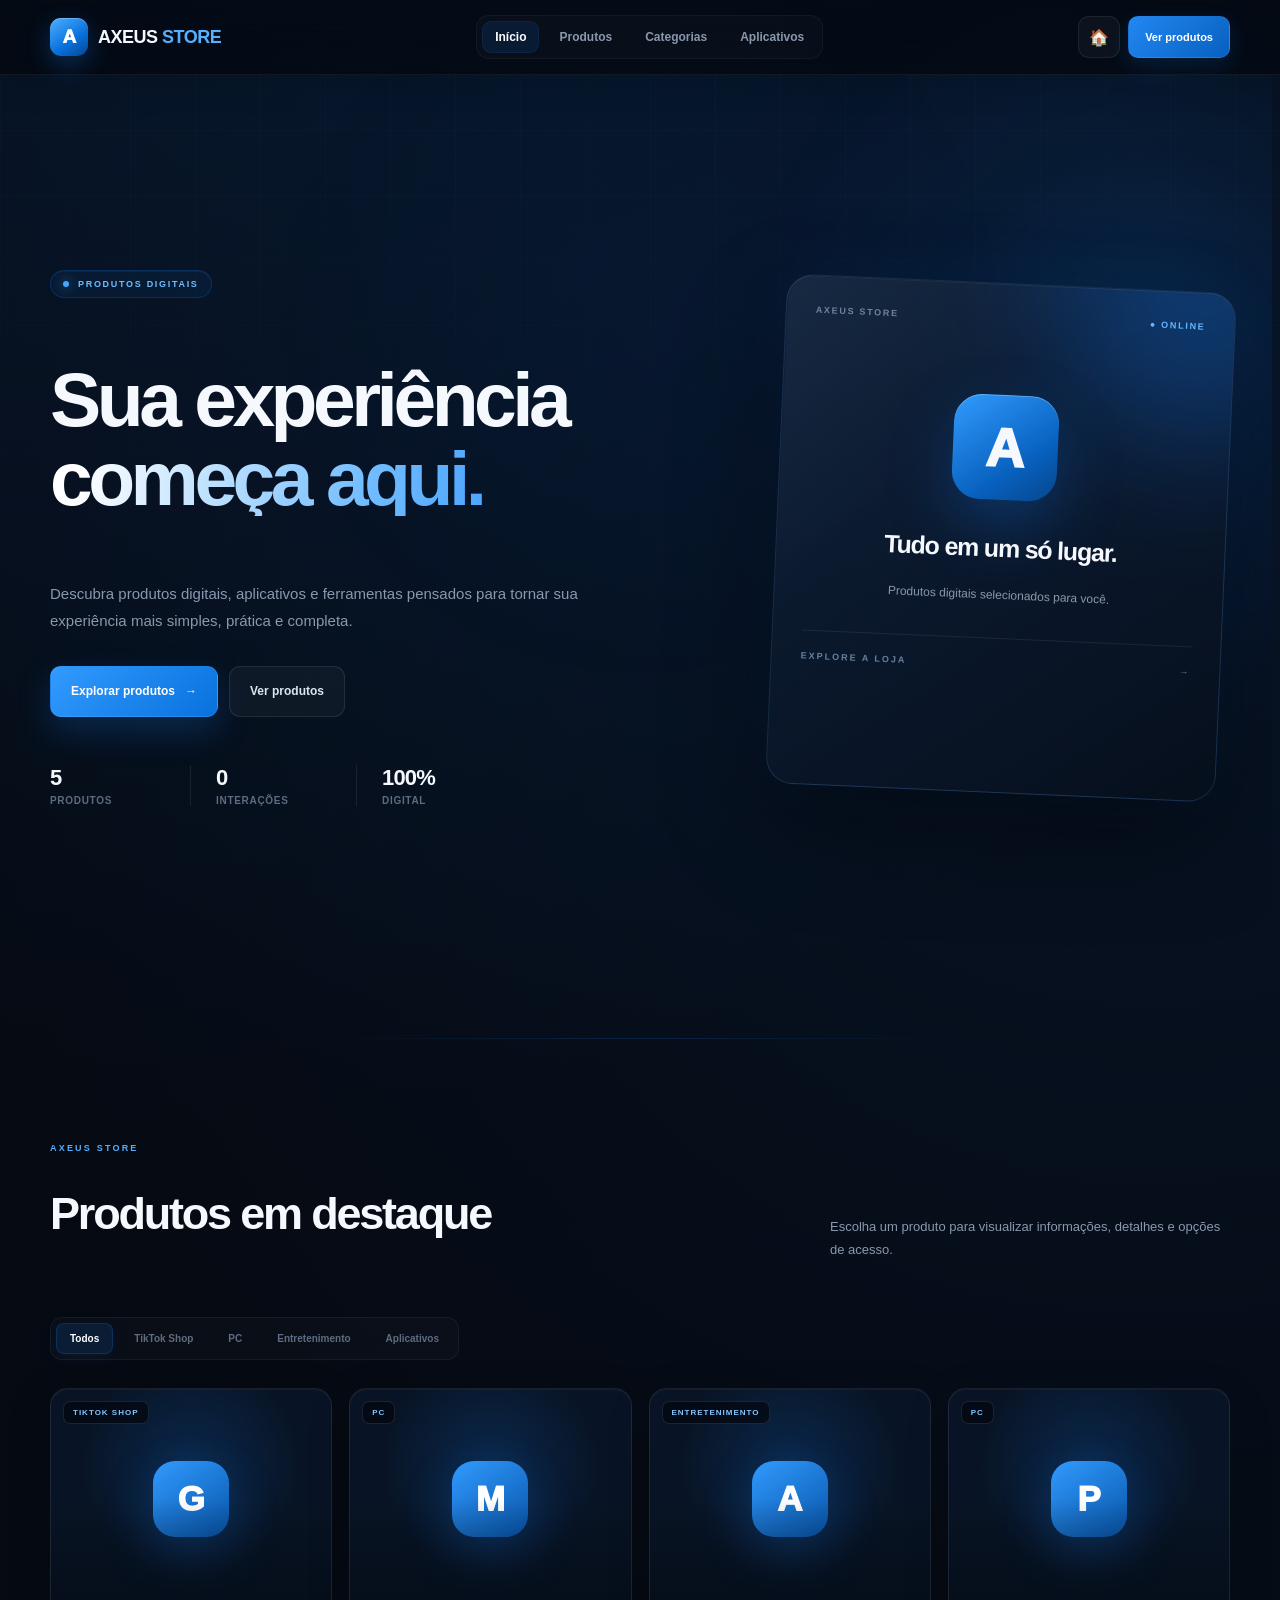
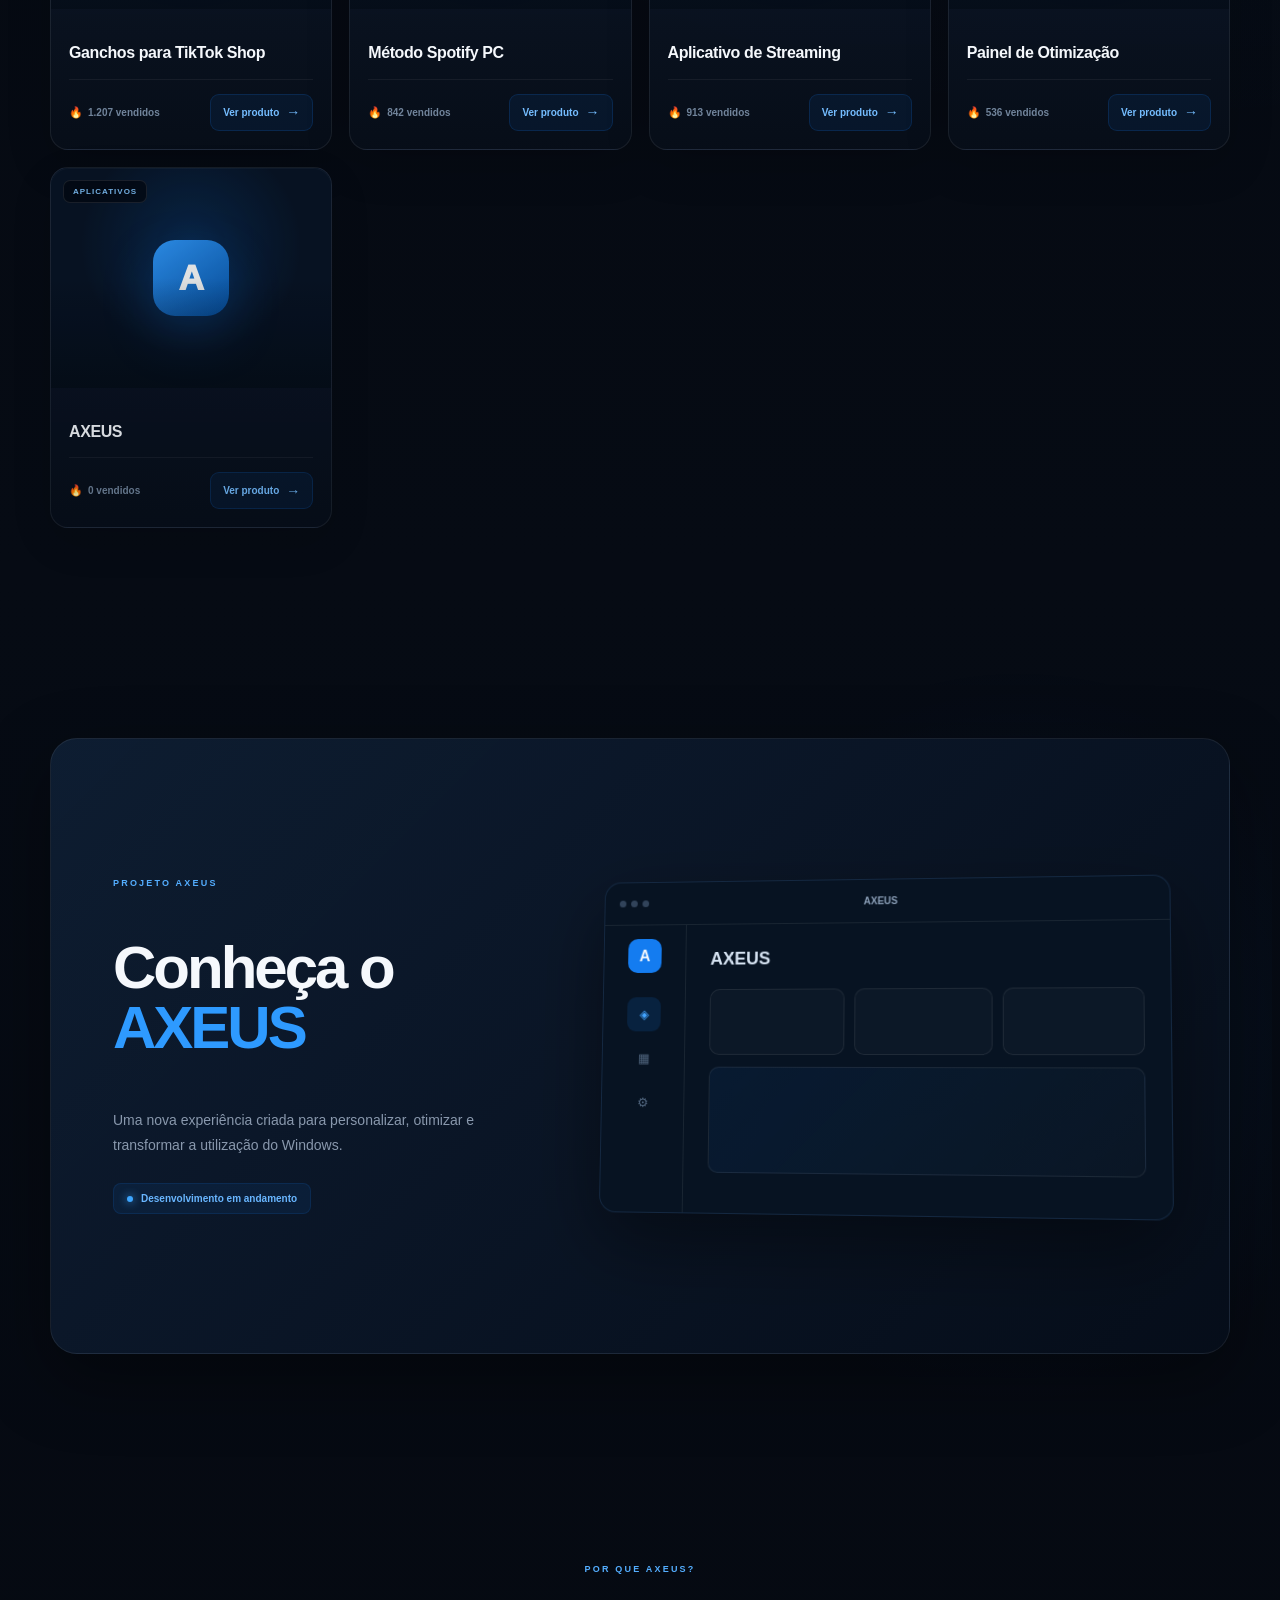
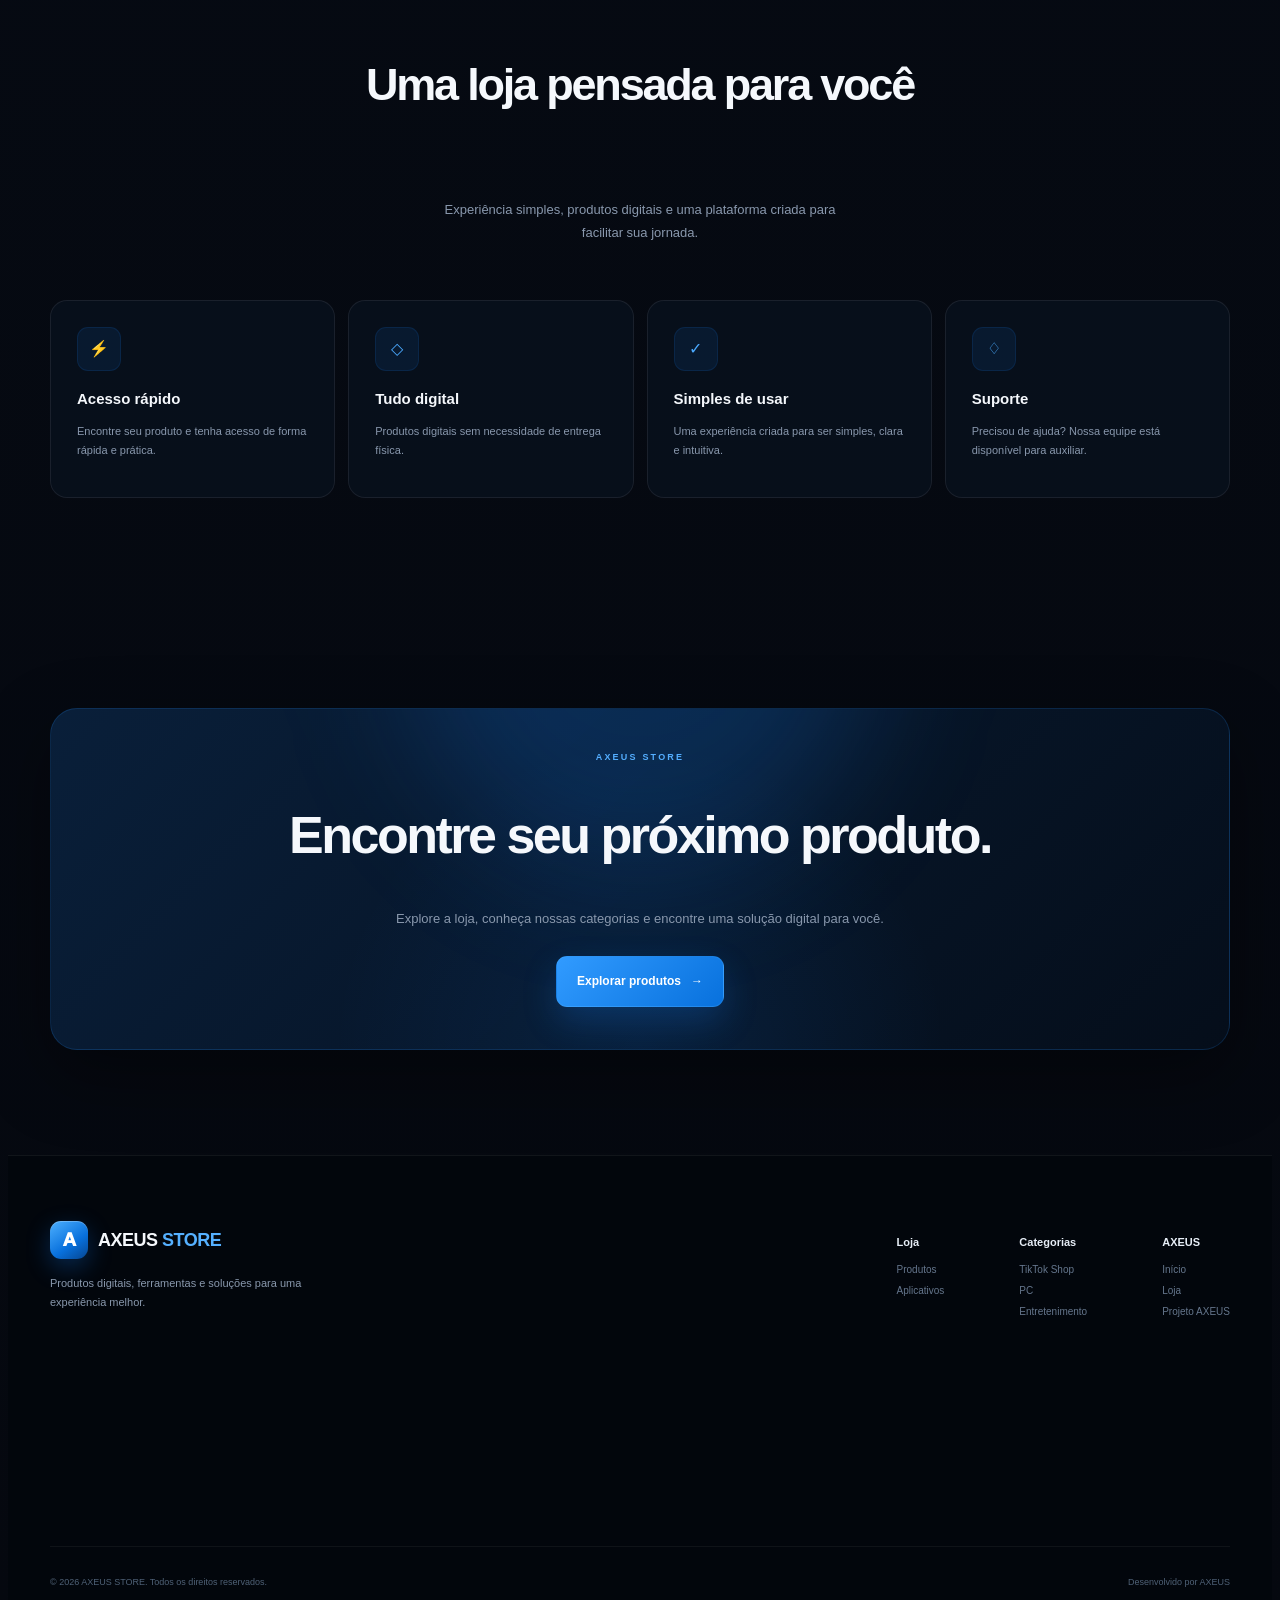
==== commit 68b85dec: "Update index.html" ====
--- a/index.html
+++ b/index.html
@@ -216,11 +216,11 @@
 
 
                         <a
-                            href="#categorias"
+                            href="#produtos"
                             class="btn btn-secondary"
                         >
 
-                            Ver categorias
+                            Ver produtos
 
                         </a>
 
@@ -341,214 +341,6 @@
                         </div>
 
                     </div>
-
-                </div>
-
-            </div>
-
-        </section>
-
-
-        <!-- =================================================
-             CATEGORIAS
-        ================================================== -->
-
-        <section
-            id="categorias"
-            class="categories-section"
-        >
-
-            <div class="container">
-
-
-                <div class="section-header">
-
-                    <div>
-
-                        <span class="section-label">
-                            CATEGORIAS
-                        </span>
-
-                        <h2>
-                            Encontre o que procura
-                        </h2>
-
-                    </div>
-
-
-                    <p>
-
-                        Navegue pelas categorias
-                        e encontre produtos que
-                        combinam com você.
-
-                    </p>
-
-                </div>
-
-
-                <div class="categories-grid">
-
-
-                    <!-- TIKTOK SHOP -->
-
-                    <button
-                        type="button"
-                        class="category-card"
-                        data-category="TIKTOK SHOP"
-                        aria-label="Ver produtos de TikTok Shop"
-                    >
-
-                        <div
-                            class="category-icon"
-                            aria-hidden="true"
-                        >
-                            ♪
-                        </div>
-
-
-                        <div class="category-info">
-
-                            <h3>
-                                TikTok Shop
-                            </h3>
-
-                            <span>
-                                Conteúdo e vendas
-                            </span>
-
-                        </div>
-
-
-                        <span
-                            class="category-arrow"
-                            aria-hidden="true"
-                        >
-                            →
-                        </span>
-
-                    </button>
-
-
-                    <!-- PC -->
-
-                    <button
-                        type="button"
-                        class="category-card"
-                        data-category="PC"
-                        aria-label="Ver produtos para PC"
-                    >
-
-                        <div
-                            class="category-icon"
-                            aria-hidden="true"
-                        >
-                            ◈
-                        </div>
-
-
-                        <div class="category-info">
-
-                            <h3>
-                                PC
-                            </h3>
-
-                            <span>
-                                Ferramentas e otimização
-                            </span>
-
-                        </div>
-
-
-                        <span
-                            class="category-arrow"
-                            aria-hidden="true"
-                        >
-                            →
-                        </span>
-
-                    </button>
-
-
-                    <!-- ENTRETENIMENTO -->
-
-                    <button
-                        type="button"
-                        class="category-card"
-                        data-category="ENTRETENIMENTO"
-                        aria-label="Ver produtos de entretenimento"
-                    >
-
-                        <div
-                            class="category-icon"
-                            aria-hidden="true"
-                        >
-                            ▶
-                        </div>
-
-
-                        <div class="category-info">
-
-                            <h3>
-                                Entretenimento
-                            </h3>
-
-                            <span>
-                                Filmes, séries e diversão
-                            </span>
-
-                        </div>
-
-
-                        <span
-                            class="category-arrow"
-                            aria-hidden="true"
-                        >
-                            →
-                        </span>
-
-                    </button>
-
-
-                    <!-- APLICATIVOS -->
-
-                    <button
-                        type="button"
-                        class="category-card"
-                        data-category="APLICATIVOS"
-                        aria-label="Ver aplicativos"
-                    >
-
-                        <div
-                            class="category-icon"
-                            aria-hidden="true"
-                        >
-                            ▦
-                        </div>
-
-
-                        <div class="category-info">
-
-                            <h3>
-                                Aplicativos
-                            </h3>
-
-                            <span>
-                                Apps e soluções digitais
-                            </span>
-
-                        </div>
-
-
-                        <span
-                            class="category-arrow"
-                            aria-hidden="true"
-                        >
-                            →
-                        </span>
-
-                    </button>
-
 
                 </div>
 
@@ -1167,11 +959,6 @@
                         </a>
 
 
-                        <a href="#categorias">
-                            Categorias
-                        </a>
-
-
                         <a href="#aplicativos">
                             Aplicativos
                         </a>
@@ -1282,7 +1069,7 @@
 
 
     <!-- =====================================================
-         NAVEGAÇÃO E CATEGORIAS
+         NAVEGAÇÃO
     ====================================================== -->
 
     <script>
@@ -1345,63 +1132,6 @@
 
 
                 /* ============================================
-                   CATEGORIAS → FILTRO DE PRODUTOS
-                ============================================ */
-
-                document
-                    .querySelectorAll(".category-card")
-                    .forEach(function (button) {
-
-
-                        button.addEventListener(
-                            "click",
-                            function () {
-
-
-                                const category =
-                                    this.dataset.category;
-
-
-                                const filterButton =
-                                    document.querySelector(
-                                        '.filter-button[data-filter="' +
-                                        category +
-                                        '"]'
-                                    );
-
-
-                                if (filterButton) {
-
-                                    filterButton.click();
-
-                                }
-
-
-                                const productsSection =
-                                    document.querySelector(
-                                        "#produtos"
-                                    );
-
-
-                                if (productsSection) {
-
-                                    productsSection.scrollIntoView({
-
-                                        behavior: "smooth",
-
-                                        block: "start"
-
-                                    });
-
-                                }
-
-                            }
-                        );
-
-                    });
-
-
-                /* ============================================
                    ATUALIZA LINK ATIVO DO MENU
                 ============================================ */
 
--- a/style.css
+++ b/style.css
@@ -2,16 +2,16 @@
 /* =========================================================
    AXEUS STORE — NOVA INTERFACE
    Design: moderno • premium • tecnológico • loja digital
-   IMPORTANTE:
-   Classes e IDs existentes foram preservados para manter
-   compatibilidade com HTML e script.js.
+   CSS COMPLETO + MODAL CORRIGIDO
 ========================================================= */
 
 /* =========================================================
-   RESET
+   RESET + VARIÁVEIS
 ========================================================= */
 
-* {
+*,
+*::before,
+*::after {
     margin: 0;
     padding: 0;
     box-sizing: border-box;
@@ -105,6 +105,13 @@
 
     background-size: 65px 65px;
 
+    -webkit-mask-image:
+        linear-gradient(
+            to bottom,
+            black,
+            transparent 75%
+        );
+
     mask-image:
         linear-gradient(
             to bottom,
@@ -136,16 +143,23 @@
     text-decoration: none;
 }
 
+button,
+input,
+textarea,
+select {
+    font-family: inherit;
+}
+
 button {
-    font-family: inherit;
+    border: 0;
+}
+
+img {
+    max-width: 100%;
 }
 
 .container {
-    width: min(
-        1180px,
-        calc(100% - 48px)
-    );
-
+    width: min(1180px, calc(100% - 48px));
     margin: 0 auto;
 }
 
@@ -170,10 +184,10 @@
     -webkit-backdrop-filter: blur(22px);
 
     border-bottom:
-        1px solid rgba(255,255,255,0.055);
+        1px solid rgba(255, 255, 255, 0.055);
 
     box-shadow:
-        0 8px 35px rgba(0,0,0,0.12);
+        0 8px 35px rgba(0, 0, 0, 0.12);
 }
 
 .header-content {
@@ -223,8 +237,8 @@
     font-weight: 950;
 
     box-shadow:
-        0 8px 25px rgba(22,131,255,0.28),
-        inset 0 1px 0 rgba(255,255,255,0.25);
+        0 8px 25px rgba(22, 131, 255, 0.28),
+        inset 0 1px 0 rgba(255, 255, 255, 0.25);
 }
 
 .logo-store {
@@ -240,12 +254,12 @@
     padding: 5px;
 
     border:
-        1px solid rgba(255,255,255,0.045);
+        1px solid rgba(255, 255, 255, 0.045);
 
     border-radius: 13px;
 
     background:
-        rgba(255,255,255,0.018);
+        rgba(255, 255, 255, 0.018);
 }
 
 .nav-link {
@@ -270,18 +284,18 @@
     color: white;
 
     background:
-        rgba(255,255,255,0.045);
+        rgba(255, 255, 255, 0.045);
 }
 
 .nav-link.active {
     color: white;
 
     background:
-        rgba(22,131,255,0.11);
+        rgba(22, 131, 255, 0.11);
 
     box-shadow:
         inset 0 0 0 1px
-        rgba(22,131,255,0.10);
+        rgba(22, 131, 255, 0.10);
 }
 
 .header-actions {
@@ -291,7 +305,9 @@
     gap: 8px;
 }
 
-/* ADMIN */
+/* =========================================================
+   ADMIN
+========================================================= */
 
 .admin-home-button {
     width: 40px;
@@ -304,25 +320,31 @@
     border-radius: 11px;
 
     background:
-        rgba(255,255,255,0.035);
+        rgba(255, 255, 255, 0.035);
 
     border:
-        1px solid rgba(255,255,255,0.075);
+        1px solid rgba(255, 255, 255, 0.075);
 
     color: #dce7f5;
 
     font-size: 16px;
 
+    cursor: pointer;
+
     transition:
-        0.25s ease;
+        background 0.25s ease,
+        border-color 0.25s ease,
+        color 0.25s ease,
+        transform 0.25s ease,
+        box-shadow 0.25s ease;
 }
 
 .admin-home-button:hover {
     background:
-        rgba(22,131,255,0.12);
+        rgba(22, 131, 255, 0.12);
 
     border-color:
-        rgba(22,131,255,0.32);
+        rgba(22, 131, 255, 0.32);
 
     color: white;
 
@@ -331,10 +353,12 @@
 
     box-shadow:
         0 10px 25px
-        rgba(22,131,255,0.13);
-}
-
-/* HEADER CTA */
+        rgba(22, 131, 255, 0.13);
+}
+
+/* =========================================================
+   HEADER CTA
+========================================================= */
 
 .header-button {
     display: inline-flex;
@@ -343,20 +367,19 @@
 
     min-height: 40px;
 
-    padding:
-        0 16px;
+    padding: 0 16px;
 
     border-radius: 10px;
 
     background:
         linear-gradient(
             135deg,
-            rgba(35,143,255,0.95),
-            rgba(8,101,201,0.95)
+            rgba(35, 143, 255, 0.95),
+            rgba(8, 101, 201, 0.95)
         );
 
     border:
-        1px solid rgba(92,181,255,0.15);
+        1px solid rgba(92, 181, 255, 0.15);
 
     color: white;
 
@@ -365,19 +388,23 @@
 
     box-shadow:
         0 8px 22px
-        rgba(22,131,255,0.15);
+        rgba(22, 131, 255, 0.15);
 
     transition:
-        0.25s ease;
+        transform 0.25s ease,
+        box-shadow 0.25s ease,
+        filter 0.25s ease;
 }
 
 .header-button:hover {
     transform:
         translateY(-2px);
 
+    filter: brightness(1.06);
+
     box-shadow:
         0 12px 28px
-        rgba(22,131,255,0.25);
+        rgba(22, 131, 255, 0.25);
 }
 
 /* =========================================================
@@ -412,13 +439,12 @@
     background:
         radial-gradient(
             circle,
-            rgba(22,131,255,0.17),
-            rgba(22,131,255,0.05) 35%,
+            rgba(22, 131, 255, 0.17),
+            rgba(22, 131, 255, 0.05) 35%,
             transparent 68%
         );
 
-    filter:
-        blur(5px);
+    filter: blur(5px);
 
     pointer-events: none;
 }
@@ -432,7 +458,7 @@
 
     border:
         1px solid
-        rgba(22,131,255,0.08);
+        rgba(22, 131, 255, 0.08);
 
     border-radius: 50%;
 }
@@ -471,12 +497,12 @@
 
     border:
         1px solid
-        rgba(22,131,255,0.20);
+        rgba(22, 131, 255, 0.20);
 
     border-radius: 999px;
 
     background:
-        rgba(22,131,255,0.065);
+        rgba(22, 131, 255, 0.065);
 
     color:
         #71bdff;
@@ -488,7 +514,7 @@
 
     box-shadow:
         inset 0 1px 0
-        rgba(255,255,255,0.04);
+        rgba(255, 255, 255, 0.04);
 }
 
 .badge-dot {
@@ -502,14 +528,15 @@
 
     box-shadow:
         0 0 13px
-        rgba(67,169,255,0.9);
+        rgba(67, 169, 255, 0.9);
 
     animation:
         pulseDot 2s infinite;
 }
 
 @keyframes pulseDot {
-    0%,100% {
+    0%,
+    100% {
         opacity: 1;
         transform: scale(1);
     }
@@ -604,8 +631,13 @@
     font-weight:
         800;
 
+    cursor: pointer;
+
     transition:
-        0.25s ease;
+        transform 0.25s ease,
+        box-shadow 0.25s ease,
+        background 0.25s ease,
+        border-color 0.25s ease;
 }
 
 .btn-primary {
@@ -618,11 +650,13 @@
 
     border:
         1px solid
-        rgba(109,194,255,0.15);
+        rgba(109, 194, 255, 0.15);
+
+    color: white;
 
     box-shadow:
         0 14px 34px
-        rgba(22,131,255,0.22);
+        rgba(22, 131, 255, 0.22);
 }
 
 .btn-primary:hover {
@@ -631,16 +665,16 @@
 
     box-shadow:
         0 19px 42px
-        rgba(22,131,255,0.32);
+        rgba(22, 131, 255, 0.32);
 }
 
 .btn-secondary {
     border:
         1px solid
-        rgba(255,255,255,0.09);
-
-    background:
-        rgba(255,255,255,0.035);
+        rgba(255, 255, 255, 0.09);
+
+    background:
+        rgba(255, 255, 255, 0.035);
 
     color:
         #dce5ef;
@@ -648,16 +682,18 @@
 
 .btn-secondary:hover {
     background:
-        rgba(255,255,255,0.07);
+        rgba(255, 255, 255, 0.07);
 
     border-color:
-        rgba(255,255,255,0.14);
+        rgba(255, 255, 255, 0.14);
 
     transform:
         translateY(-3px);
 }
 
-/* STATS */
+/* =========================================================
+   STATS
+========================================================= */
 
 .hero-stats {
     display: flex;
@@ -680,7 +716,7 @@
 
     border-right:
         1px solid
-        rgba(255,255,255,0.08);
+        rgba(255, 255, 255, 0.08);
 }
 
 .stat:last-child {
@@ -727,7 +763,7 @@
     position: relative;
 
     width:
-        min(390px,100%);
+        min(390px, 100%);
 
     min-height:
         450px;
@@ -740,7 +776,7 @@
 
     border:
         1px solid
-        rgba(100,170,255,0.17);
+        rgba(100, 170, 255, 0.17);
 
     border-radius:
         27px;
@@ -748,17 +784,17 @@
     background:
         linear-gradient(
             145deg,
-            rgba(16,35,61,0.94),
-            rgba(6,15,28,0.98)
+            rgba(16, 35, 61, 0.94),
+            rgba(6, 15, 28, 0.98)
         );
 
     box-shadow:
         0 40px 100px
-        rgba(0,0,0,0.48),
+        rgba(0, 0, 0, 0.48),
         0 0 70px
-        rgba(22,131,255,0.08),
+        rgba(22, 131, 255, 0.08),
         inset 0 1px 0
-        rgba(255,255,255,0.07);
+        rgba(255, 255, 255, 0.07);
 
     transform:
         rotate(2.5deg);
@@ -788,7 +824,7 @@
     background:
         linear-gradient(
             135deg,
-            rgba(255,255,255,0.035),
+            rgba(255, 255, 255, 0.035),
             transparent 35%
         );
 }
@@ -805,7 +841,7 @@
     border-radius: 50%;
 
     background:
-        rgba(22,131,255,0.30);
+        rgba(22, 131, 255, 0.30);
 
     filter:
         blur(70px);
@@ -865,9 +901,9 @@
 
     box-shadow:
         0 25px 65px
-        rgba(22,131,255,0.28),
+        rgba(22, 131, 255, 0.28),
         inset 0 1px 0
-        rgba(255,255,255,0.28);
+        rgba(255, 255, 255, 0.28);
 }
 
 .hero-card h3 {
@@ -909,7 +945,7 @@
         36px 0 20px;
 
     background:
-        rgba(255,255,255,0.075);
+        rgba(255, 255, 255, 0.075);
 }
 
 .hero-card-bottom {
@@ -1009,7 +1045,7 @@
 
 .section-header h2 {
     font-size:
-        clamp(30px,4vw,45px);
+        clamp(30px, 4vw, 45px);
 
     line-height:
         1.05;
@@ -1044,7 +1080,7 @@
         grid;
 
     grid-template-columns:
-        repeat(4,1fr);
+        repeat(4, 1fr);
 
     gap:
         13px;
@@ -1082,8 +1118,8 @@
     background:
         linear-gradient(
             145deg,
-            rgba(14,25,42,0.82),
-            rgba(8,15,27,0.82)
+            rgba(14, 25, 42, 0.82),
+            rgba(8, 15, 27, 0.82)
         );
 
     color:
@@ -1115,7 +1151,7 @@
     background:
         radial-gradient(
             circle at 100% 0%,
-            rgba(22,131,255,0.18),
+            rgba(22, 131, 255, 0.18),
             transparent 52%
         );
 
@@ -1123,7 +1159,7 @@
         0;
 
     transition:
-        0.3s ease;
+        opacity 0.3s ease;
 }
 
 .category-card:hover {
@@ -1131,13 +1167,13 @@
         translateY(-6px);
 
     border-color:
-        rgba(22,131,255,0.30);
+        rgba(22, 131, 255, 0.30);
 
     background:
         linear-gradient(
             145deg,
-            rgba(17,34,57,0.95),
-            rgba(8,17,30,0.96)
+            rgba(17, 34, 57, 0.95),
+            rgba(8, 17, 30, 0.96)
         );
 
     box-shadow:
@@ -1169,11 +1205,11 @@
         12px;
 
     background:
-        rgba(22,131,255,0.085);
+        rgba(22, 131, 255, 0.085);
 
     border:
         1px solid
-        rgba(22,131,255,0.16);
+        rgba(22, 131, 255, 0.16);
 
     color:
         #5eb4ff;
@@ -1190,10 +1226,10 @@
         scale(1.06);
 
     background:
-        rgba(22,131,255,0.14);
+        rgba(22, 131, 255, 0.14);
 
     border-color:
-        rgba(22,131,255,0.30);
+        rgba(22, 131, 255, 0.30);
 }
 
 .category-info {
@@ -1240,7 +1276,7 @@
         #4da9ff;
 
     transition:
-        0.25s ease;
+        transform 0.25s ease;
 }
 
 .category-card:hover .category-arrow {
@@ -1283,7 +1319,7 @@
         linear-gradient(
             90deg,
             transparent,
-            rgba(22,131,255,0.18),
+            rgba(22, 131, 255, 0.18),
             transparent
         );
 }
@@ -1312,13 +1348,13 @@
 
     border:
         1px solid
-        rgba(255,255,255,0.05);
+        rgba(255, 255, 255, 0.05);
 
     border-radius:
         12px;
 
     background:
-        rgba(255,255,255,0.018);
+        rgba(255, 255, 255, 0.018);
 }
 
 .filter-button {
@@ -1326,8 +1362,7 @@
         9px 13px;
 
     border:
-        1px solid
-        transparent;
+        1px solid transparent;
 
     border-radius:
         8px;
@@ -1356,7 +1391,7 @@
         white;
 
     background:
-        rgba(255,255,255,0.04);
+        rgba(255, 255, 255, 0.04);
 }
 
 .filter-button.active {
@@ -1364,24 +1399,26 @@
         white;
 
     background:
-        rgba(22,131,255,0.13);
+        rgba(22, 131, 255, 0.13);
 
     border-color:
-        rgba(22,131,255,0.20);
+        rgba(22, 131, 255, 0.20);
 
     box-shadow:
         0 5px 18px
-        rgba(22,131,255,0.08);
-}
-
-/* PRODUCT GRID */
+        rgba(22, 131, 255, 0.08);
+}
+
+/* =========================================================
+   PRODUCT GRID
+========================================================= */
 
 .products-grid {
     display:
         grid;
 
     grid-template-columns:
-        repeat(4,1fr);
+        repeat(4, 1fr);
 
     gap:
         17px;
@@ -1399,7 +1436,7 @@
 
     border:
         1px solid
-        rgba(255,255,255,0.075);
+        rgba(255, 255, 255, 0.075);
 
     border-radius:
         18px;
@@ -1407,16 +1444,22 @@
     background:
         linear-gradient(
             180deg,
-            rgba(15,27,46,0.92),
-            rgba(7,14,25,0.97)
+            rgba(15, 27, 46, 0.92),
+            rgba(7, 14, 25, 0.97)
         );
 
     box-shadow:
         0 14px 45px
-        rgba(0,0,0,0.16);
+        rgba(0, 0, 0, 0.16);
 
     cursor:
         pointer;
+
+    user-select:
+        none;
+
+    -webkit-tap-highlight-color:
+        transparent;
 
     transition:
         transform 0.32s ease,
@@ -1442,24 +1485,21 @@
 
     box-shadow:
         inset 0 1px 0
-        rgba(255,255,255,0.035);
-
-    opacity:
-        1;
+        rgba(255, 255, 255, 0.035);
 }
 
 .product-card:hover {
     transform:
-        translateY(-7px);
+        translateY(-5px);
 
     border-color:
-        rgba(55,155,255,0.32);
+        rgba(55, 155, 255, 0.32);
 
     box-shadow:
         0 25px 65px
-        rgba(0,0,0,0.30),
+        rgba(0, 0, 0, 0.30),
         0 0 35px
-        rgba(22,131,255,0.07);
+        rgba(22, 131, 255, 0.07);
 }
 
 .product-image {
@@ -1484,7 +1524,7 @@
     background:
         radial-gradient(
             circle at 50% 35%,
-            rgba(22,131,255,0.18),
+            rgba(22, 131, 255, 0.18),
             transparent 55%
         ),
         #081425;
@@ -1507,7 +1547,7 @@
         linear-gradient(
             180deg,
             transparent 50%,
-            rgba(3,8,15,0.55)
+            rgba(3, 8, 15, 0.55)
         );
 }
 
@@ -1553,11 +1593,11 @@
         7px;
 
     background:
-        rgba(3,8,16,0.72);
+        rgba(3, 8, 16, 0.72);
 
     border:
         1px solid
-        rgba(255,255,255,0.10);
+        rgba(255, 255, 255, 0.10);
 
     backdrop-filter:
         blur(12px);
@@ -1614,7 +1654,7 @@
 
     box-shadow:
         0 20px 50px
-        rgba(22,131,255,0.25);
+        rgba(22, 131, 255, 0.25);
 
     color:
         white;
@@ -1628,18 +1668,21 @@
 
 .product-content {
     padding:
-        19px;
+        17px 18px 18px;
 }
 
 .product-title {
     min-height:
-        42px;
+        auto;
+
+    margin-bottom:
+        15px;
 
     font-size:
         16px;
 
     line-height:
-        1.3;
+        1.35;
 
     letter-spacing:
         -0.4px;
@@ -1665,12 +1708,17 @@
         1.65;
 }
 
+.product-card .product-description {
+    display:
+        none !important;
+}
+
 .product-footer {
     display:
         flex;
 
     align-items:
-        flex-end;
+        center;
 
     justify-content:
         space-between;
@@ -1679,14 +1727,14 @@
         10px;
 
     margin-top:
-        18px;
+        0;
 
     padding-top:
-        15px;
+        14px;
 
     border-top:
         1px solid
-        rgba(255,255,255,0.055);
+        rgba(255, 255, 255, 0.055);
 }
 
 .product-info {
@@ -1715,11 +1763,28 @@
 }
 
 .product-sold {
-    color:
-        #61738a;
-
-    font-size:
-        9px;
+    display:
+        flex;
+
+    align-items:
+        center;
+
+    gap:
+        5px;
+
+    color:
+        #71849b;
+
+    font-size:
+        10px;
+
+    font-weight:
+        650;
+}
+
+.product-card .sold-icon {
+    font-size:
+        11px;
 }
 
 .product-buy-button {
@@ -1761,11 +1826,12 @@
         850;
 
     transition:
-        0.25s ease;
+        transform 0.25s ease,
+        box-shadow 0.25s ease;
 
     box-shadow:
         0 8px 20px
-        rgba(22,131,255,0.12);
+        rgba(22, 131, 255, 0.12);
 }
 
 .product-buy-button:hover {
@@ -1774,12 +1840,12 @@
 
     box-shadow:
         0 11px 25px
-        rgba(22,131,255,0.23);
+        rgba(22, 131, 255, 0.23);
 }
 
 .product-buy-button.coming-soon {
     background:
-        rgba(255,255,255,0.045);
+        rgba(255, 255, 255, 0.045);
 
     color:
         #75869b;
@@ -1800,7 +1866,91 @@
         0.88;
 }
 
-/* LOADING */
+/* =========================================================
+   VER PRODUTO
+========================================================= */
+
+.product-view {
+    display:
+        inline-flex;
+
+    align-items:
+        center;
+
+    justify-content:
+        center;
+
+    gap:
+        7px;
+
+    min-height:
+        35px;
+
+    padding:
+        0 12px;
+
+    border-radius:
+        9px;
+
+    color:
+        #75bdff;
+
+    background:
+        rgba(22, 131, 255, 0.08);
+
+    border:
+        1px solid
+        rgba(22, 131, 255, 0.16);
+
+    font-size:
+        10px;
+
+    font-weight:
+        850;
+
+    white-space:
+        nowrap;
+
+    transition:
+        background 0.25s ease,
+        border-color 0.25s ease,
+        color 0.25s ease,
+        transform 0.25s ease;
+}
+
+.product-view:hover {
+    color:
+        #ffffff;
+
+    background:
+        rgba(22, 131, 255, 0.17);
+
+    border-color:
+        rgba(22, 131, 255, 0.32);
+
+    transform:
+        translateY(-2px);
+}
+
+.product-view-arrow {
+    font-size:
+        14px;
+
+    line-height:
+        1;
+
+    transition:
+        transform 0.25s ease;
+}
+
+.product-view:hover .product-view-arrow {
+    transform:
+        translateX(3px);
+}
+
+/* =========================================================
+   LOADING
+========================================================= */
 
 .products-loading {
     grid-column:
@@ -1840,7 +1990,7 @@
 
     border:
         3px solid
-        rgba(255,255,255,0.07);
+        rgba(255, 255, 255, 0.07);
 
     border-top-color:
         #329dff;
@@ -1859,7 +2009,9 @@
     }
 }
 
-/* EMPTY */
+/* =========================================================
+   EMPTY
+========================================================= */
 
 .empty-products {
     min-height:
@@ -1898,7 +2050,7 @@
         15px;
 
     background:
-        rgba(22,131,255,0.08);
+        rgba(22, 131, 255, 0.08);
 
     color:
         #4baaff;
@@ -1931,7 +2083,7 @@
     background:
         radial-gradient(
             circle at 80% 50%,
-            rgba(22,131,255,0.075),
+            rgba(22, 131, 255, 0.075),
             transparent 35%
         );
 }
@@ -1960,7 +2112,7 @@
 
     border:
         1px solid
-        rgba(255,255,255,0.075);
+        rgba(255, 255, 255, 0.075);
 
     border-radius:
         27px;
@@ -1968,8 +2120,8 @@
     background:
         linear-gradient(
             135deg,
-            rgba(15,31,53,0.90),
-            rgba(6,14,26,0.94)
+            rgba(15, 31, 53, 0.90),
+            rgba(6, 14, 26, 0.94)
         );
 
     box-shadow:
@@ -1978,7 +2130,7 @@
 
 .app-highlight-content h2 {
     font-size:
-        clamp(40px,5vw,60px);
+        clamp(40px, 5vw, 60px);
 
     line-height:
         1;
@@ -2035,11 +2187,11 @@
         8px;
 
     background:
-        rgba(22,131,255,0.08);
+        rgba(22, 131, 255, 0.08);
 
     border:
         1px solid
-        rgba(22,131,255,0.12);
+        rgba(22, 131, 255, 0.12);
 
     color:
         #69b6ff;
@@ -2069,7 +2221,9 @@
         #3da6ff;
 }
 
-/* APP WINDOW */
+/* =========================================================
+   APP WINDOW
+========================================================= */
 
 .app-visual {
     display:
@@ -2084,7 +2238,7 @@
 
 .app-window {
     width:
-        min(570px,100%);
+        min(570px, 100%);
 
     min-height:
         335px;
@@ -2094,7 +2248,7 @@
 
     border:
         1px solid
-        rgba(100,170,255,0.14);
+        rgba(100, 170, 255, 0.14);
 
     border-radius:
         17px;
@@ -2104,7 +2258,7 @@
 
     box-shadow:
         0 30px 80px
-        rgba(0,0,0,0.42);
+        rgba(0, 0, 0, 0.42);
 
     transform:
         rotateY(-5deg)
@@ -2262,7 +2416,7 @@
 
 .app-sidebar-item.active {
     background:
-        rgba(22,131,255,0.13);
+        rgba(22, 131, 255, 0.13);
 
     color:
         #43a4ff;
@@ -2292,7 +2446,7 @@
         grid;
 
     grid-template-columns:
-        repeat(3,1fr);
+        repeat(3, 1fr);
 
     gap:
         10px;
@@ -2313,7 +2467,7 @@
         10px;
 
     background:
-        rgba(255,255,255,0.025);
+        rgba(255, 255, 255, 0.025);
 }
 
 .app-dashboard-large {
@@ -2333,8 +2487,8 @@
     background:
         linear-gradient(
             135deg,
-            rgba(22,131,255,0.07),
-            rgba(255,255,255,0.015)
+            rgba(22, 131, 255, 0.07),
+            rgba(255, 255, 255, 0.015)
         );
 }
 
@@ -2347,7 +2501,7 @@
         grid;
 
     grid-template-columns:
-        repeat(4,1fr);
+        repeat(4, 1fr);
 
     gap:
         13px;
@@ -2365,7 +2519,7 @@
         17px;
 
     background:
-        rgba(10,20,35,0.55);
+        rgba(10, 20, 35, 0.55);
 
     transition:
         0.3s ease;
@@ -2376,14 +2530,14 @@
         translateY(-5px);
 
     border-color:
-        rgba(22,131,255,0.26);
-
-    background:
-        rgba(13,27,46,0.75);
+        rgba(22, 131, 255, 0.26);
+
+    background:
+        rgba(13, 27, 46, 0.75);
 
     box-shadow:
         0 18px 45px
-        rgba(0,0,0,0.20);
+        rgba(0, 0, 0, 0.20);
 }
 
 .benefit-icon {
@@ -2406,11 +2560,11 @@
         11px;
 
     background:
-        rgba(22,131,255,0.09);
+        rgba(22, 131, 255, 0.09);
 
     border:
         1px solid
-        rgba(22,131,255,0.12);
+        rgba(22, 131, 255, 0.12);
 
     color:
         #4baaff;
@@ -2466,7 +2620,7 @@
 
     border:
         1px solid
-        rgba(35,143,255,0.18);
+        rgba(35, 143, 255, 0.18);
 
     border-radius:
         27px;
@@ -2474,8 +2628,8 @@
     background:
         linear-gradient(
             135deg,
-            rgba(10,34,62,0.91),
-            rgba(5,14,27,0.97)
+            rgba(10, 34, 62, 0.91),
+            rgba(5, 14, 27, 0.97)
         );
 
     text-align:
@@ -2498,7 +2652,7 @@
     background:
         radial-gradient(
             circle at 50% 100%,
-            rgba(22,131,255,0.11),
+            rgba(22, 131, 255, 0.11),
             transparent 45%
         );
 }
@@ -2526,7 +2680,7 @@
         50%;
 
     background:
-        rgba(22,131,255,0.18);
+        rgba(22, 131, 255, 0.18);
 
     filter:
         blur(65px);
@@ -2542,7 +2696,7 @@
 
 .cta-content h2 {
     font-size:
-        clamp(35px,5vw,52px);
+        clamp(35px, 5vw, 52px);
 
     letter-spacing:
         -2.5px;
@@ -2575,10 +2729,10 @@
 .footer {
     border-top:
         1px solid
-        rgba(255,255,255,0.06);
-
-    background:
-        rgba(3,7,13,0.92);
+        rgba(255, 255, 255, 0.06);
+
+    background:
+        rgba(3, 7, 13, 0.92);
 }
 
 .footer-content {
@@ -2687,7 +2841,7 @@
 
     border-top:
         1px solid
-        rgba(255,255,255,0.05);
+        rgba(255, 255, 255, 0.05);
 
     color:
         #4f6177;
@@ -2697,8 +2851,7 @@
 }
 
 /* =========================================================
-   PRODUCT DETAILS MODAL
-   Mantido compatível com o sistema existente
+   MODAL DO PRODUTO
 ========================================================= */
 
 .product-details-modal {
@@ -2721,7 +2874,13 @@
         center;
 
     padding:
-        25px;
+        20px;
+
+    overflow-y:
+        auto;
+
+    overflow-x:
+        hidden;
 
     opacity:
         0;
@@ -2748,6 +2907,10 @@
         auto;
 }
 
+/* =========================================================
+   FUNDO DO MODAL
+========================================================= */
+
 .product-details-backdrop {
     position:
         absolute;
@@ -2756,7 +2919,7 @@
         0;
 
     background:
-        rgba(2,7,15,0.84);
+        rgba(2, 7, 15, 0.86);
 
     backdrop-filter:
         blur(18px);
@@ -2764,6 +2927,10 @@
     -webkit-backdrop-filter:
         blur(18px);
 }
+
+/* =========================================================
+   CONTAINER DO MODAL
+========================================================= */
 
 .product-details-container {
     position:
@@ -2773,41 +2940,48 @@
         2;
 
     width:
-        min(920px,100%);
-
-    max-height:
-        min(720px,calc(100vh - 50px));
+        min(1000px, calc(100vw - 40px));
+
+    height:
+        min(680px, calc(100vh - 40px));
+
+    min-height:
+        0;
 
     display:
         grid;
 
     grid-template-columns:
-        0.95fr 1.05fr;
+        minmax(350px, 0.95fr)
+        minmax(400px, 1.05fr);
+
+    margin:
+        auto;
 
     overflow:
         hidden;
 
     border:
         1px solid
-        rgba(75,165,255,0.20);
+        rgba(75, 165, 255, 0.22);
 
     border-radius:
-        25px;
+        24px;
 
     background:
         linear-gradient(
             145deg,
-            rgba(15,32,56,0.99),
-            rgba(5,14,27,1)
+            rgba(15, 32, 56, 0.99),
+            rgba(5, 14, 27, 1)
         );
 
     box-shadow:
         0 40px 120px
-        rgba(0,0,0,0.72),
-        0 0 70px
-        rgba(22,131,255,0.10),
+        rgba(0, 0, 0, 0.75),
+        0 0 80px
+        rgba(22, 131, 255, 0.11),
         inset 0 1px 0
-        rgba(255,255,255,0.07);
+        rgba(255, 255, 255, 0.07);
 
     transform:
         translateY(25px)
@@ -2831,24 +3005,28 @@
         1;
 }
 
+/* =========================================================
+   BOTÃO FECHAR
+========================================================= */
+
 .product-details-close {
     position:
         absolute;
 
     top:
-        15px;
+        14px;
 
     right:
-        15px;
+        14px;
 
     z-index:
-        20;
+        50;
 
     width:
-        40px;
+        42px;
 
     height:
-        40px;
+        42px;
 
     display:
         flex;
@@ -2861,48 +3039,64 @@
 
     border:
         1px solid
-        rgba(255,255,255,0.12);
+        rgba(255, 255, 255, 0.14);
 
     border-radius:
-        11px;
-
-    background:
-        rgba(2,8,17,0.75);
-
-    color:
-        white;
-
-    font-size:
-        25px;
+        12px;
+
+    background:
+        rgba(2, 8, 17, 0.78);
+
+    backdrop-filter:
+        blur(10px);
+
+    color:
+        #ffffff;
+
+    font-size:
+        23px;
 
     cursor:
         pointer;
 
     transition:
-        0.2s ease;
+        background 0.2s ease,
+        border-color 0.2s ease,
+        transform 0.2s ease,
+        box-shadow 0.2s ease;
 }
 
 .product-details-close:hover {
     background:
-        rgba(22,131,255,0.20);
+        rgba(22, 131, 255, 0.20);
 
     border-color:
-        rgba(22,131,255,0.50);
+        rgba(22, 131, 255, 0.50);
 
     transform:
         rotate(90deg);
 
     box-shadow:
         0 8px 25px
-        rgba(22,131,255,0.15);
-}
+        rgba(22, 131, 255, 0.15);
+}
+
+/* =========================================================
+   IMAGEM DO PRODUTO
+========================================================= */
 
 .product-details-image-wrapper {
     position:
         relative;
 
+    width:
+        100%;
+
+    height:
+        100%;
+
     min-height:
-        500px;
+        0;
 
     display:
         flex;
@@ -2919,7 +3113,7 @@
     background:
         radial-gradient(
             circle at 50% 40%,
-            rgba(22,131,255,0.25),
+            rgba(22, 131, 255, 0.25),
             transparent 60%
         ),
         #071526;
@@ -2933,10 +3127,10 @@
         absolute;
 
     width:
-        300px;
+        320px;
 
     height:
-        300px;
+        320px;
 
     top:
         50%;
@@ -2945,16 +3139,16 @@
         50%;
 
     transform:
-        translate(-50%,-50%);
+        translate(-50%, -50%);
 
     border-radius:
         50%;
 
     background:
-        rgba(22,131,255,0.10);
+        rgba(22, 131, 255, 0.12);
 
     filter:
-        blur(55px);
+        blur(60px);
 
     pointer-events:
         none;
@@ -2976,9 +3170,9 @@
     background:
         linear-gradient(
             180deg,
-            rgba(3,10,20,0.05),
-            transparent 55%,
-            rgba(3,10,20,0.55)
+            rgba(3, 10, 20, 0.02),
+            transparent 50%,
+            rgba(3, 10, 20, 0.62)
         );
 }
 
@@ -2996,7 +3190,7 @@
         100%;
 
     min-height:
-        500px;
+        0;
 
     display:
         block;
@@ -3013,6 +3207,10 @@
     transform:
         scale(1.025);
 }
+
+/* =========================================================
+   PLACEHOLDER
+========================================================= */
 
 .product-details-placeholder {
     position:
@@ -3057,15 +3255,25 @@
 
     box-shadow:
         0 30px 75px
-        rgba(22,131,255,0.35),
+        rgba(22, 131, 255, 0.35),
         inset 0 1px 0
-        rgba(255,255,255,0.22);
-}
+        rgba(255, 255, 255, 0.22);
+}
+
+/* =========================================================
+   CONTEÚDO DO MODAL
+========================================================= */
 
 .product-details-content {
     min-width:
         0;
 
+    min-height:
+        0;
+
+    height:
+        100%;
+
     display:
         flex;
 
@@ -3073,15 +3281,22 @@
         column;
 
     padding:
-        52px 42px 40px;
-
-    overflow-y:
-        auto;
+        46px 42px 30px;
+
+    overflow:
+        hidden;
+
+    scrollbar-width:
+        thin;
+
+    scrollbar-color:
+        rgba(90, 170, 255, 0.35)
+        transparent;
 }
 
 .product-details-content::-webkit-scrollbar {
     width:
-        6px;
+        5px;
 }
 
 .product-details-content::-webkit-scrollbar-track {
@@ -3091,11 +3306,15 @@
 
 .product-details-content::-webkit-scrollbar-thumb {
     background:
-        rgba(255,255,255,0.10);
+        rgba(90, 170, 255, 0.30);
 
     border-radius:
         20px;
 }
+
+/* =========================================================
+   CATEGORIA
+========================================================= */
 
 .product-details-category {
     width:
@@ -3104,21 +3323,24 @@
     display:
         inline-flex;
 
+    align-items:
+        center;
+
     padding:
         7px 10px;
 
     margin-bottom:
-        15px;
+        13px;
 
     border:
         1px solid
-        rgba(22,131,255,0.25);
+        rgba(22, 131, 255, 0.25);
 
     border-radius:
         7px;
 
     background:
-        rgba(22,131,255,0.10);
+        rgba(22, 131, 255, 0.10);
 
     color:
         #70bcff;
@@ -3133,38 +3355,52 @@
         1.3px;
 }
 
+/* =========================================================
+   TÍTULO
+========================================================= */
+
 .product-details-title {
+    max-width:
+        560px;
+
     margin:
         0;
 
     color:
-        white;
-
-    font-size:
-        clamp(28px,4vw,42px);
+        #ffffff;
+
+    font-size:
+        clamp(29px, 3.4vw, 42px);
 
     line-height:
         1.08;
 
     letter-spacing:
-        -1.7px;
+        -1.5px;
 
     font-weight:
         850;
 }
 
+/* =========================================================
+   META
+========================================================= */
+
 .product-details-meta {
+    width:
+        100%;
+
     display:
         grid;
 
     grid-template-columns:
-        1fr 1fr;
+        repeat(2, minmax(0, 1fr));
 
     gap:
-        11px;
+        10px;
 
     margin-top:
-        28px;
+        23px;
 }
 
 .product-details-price-box,
@@ -3172,181 +3408,271 @@
     min-width:
         0;
 
+    min-height:
+        75px;
+
+    display:
+        flex;
+
+    flex-direction:
+        column;
+
+    justify-content:
+        center;
+
     padding:
-        16px;
+        13px 15px;
 
     border:
         1px solid
-        var(--border);
+        rgba(255, 255, 255, 0.075);
+
+    border-radius:
+        12px;
+
+    background:
+        rgba(255, 255, 255, 0.025);
+}
+
+.product-details-price-box span,
+.product-details-sold-box span {
+    display:
+        block;
+
+    margin-bottom:
+        5px;
+
+    color:
+        #71849d;
+
+    font-size:
+        8px;
+
+    font-weight:
+        800;
+
+    letter-spacing:
+        1.2px;
+}
+
+.product-details-price-box strong {
+    display:
+        block;
+
+    color:
+        #ffffff;
+
+    font-size:
+        20px;
+
+    font-weight:
+        850;
+}
+
+.product-details-sold-box strong {
+    display:
+        block;
+
+    color:
+        #69b6ff;
+
+    font-size:
+        18px;
+
+    font-weight:
+        850;
+}
+
+/* =========================================================
+   DESCRIÇÃO
+========================================================= */
+
+.product-details-description-box {
+    flex:
+        1;
+
+    min-height:
+        0;
+
+    margin-top:
+        20px;
+
+    padding-top:
+        18px;
+
+    overflow-y:
+        auto;
+
+    scrollbar-width:
+        thin;
+
+    scrollbar-color:
+        rgba(90, 170, 255, 0.30)
+        transparent;
+
+    border-top:
+        1px solid
+        rgba(255, 255, 255, 0.065);
+}
+
+.product-details-description-box::-webkit-scrollbar {
+    width:
+        4px;
+}
+
+.product-details-description-box::-webkit-scrollbar-track {
+    background:
+        transparent;
+}
+
+.product-details-description-box::-webkit-scrollbar-thumb {
+    background:
+        rgba(90, 170, 255, 0.25);
+
+    border-radius:
+        20px;
+}
+
+.product-details-description-box > span {
+    display:
+        block;
+
+    margin-bottom:
+        9px;
+
+    color:
+        #69b6ff;
+
+    font-size:
+        9px;
+
+    font-weight:
+        850;
+
+    letter-spacing:
+        1.5px;
+}
+
+.product-details-description-box p {
+    max-width:
+        560px;
+
+    margin:
+        0;
+
+    color:
+        #95a7ba;
+
+    font-size:
+        12.5px;
+
+    line-height:
+        1.75;
+
+    white-space:
+        pre-line;
+}
+
+/* =========================================================
+   BOTÃO COMPRAR
+========================================================= */
+
+.product-details-buy {
+    position:
+        relative;
+
+    z-index:
+        5;
+
+    flex:
+        0 0 auto;
+
+    width:
+        100%;
+
+    min-height:
+        58px;
+
+    margin-top:
+        20px;
+
+    padding:
+        0 22px;
+
+    display:
+        flex;
+
+    align-items:
+        center;
+
+    justify-content:
+        center;
+
+    border:
+        1px solid
+        rgba(121, 201, 255, 0.25);
 
     border-radius:
         13px;
 
     background:
-        rgba(255,255,255,0.025);
-}
-
-.product-details-price-box span,
-.product-details-sold-box span {
-    display:
-        block;
-
-    margin-bottom:
-        7px;
-
-    color:
-        #71849d;
-
-    font-size:
-        9px;
-
-    font-weight:
-        800;
-
-    letter-spacing:
-        1.3px;
-}
-
-.product-details-price-box strong {
-    display:
-        block;
-
-    color:
-        white;
-
-    font-size:
-        21px;
-
-    font-weight:
-        800;
-}
-
-.product-details-sold-box strong {
-    display:
-        block;
-
-    color:
-        #69b6ff;
-
-    font-size:
-        19px;
-
-    font-weight:
-        800;
-}
-
-.product-details-description-box {
-    margin-top:
-        25px;
-
-    padding-top:
-        23px;
-
-    border-top:
-        1px solid
-        var(--border);
-}
-
-.product-details-description-box > span {
-    display:
-        block;
-
-    margin-bottom:
-        11px;
-
-    color:
-        #6dafff;
-
-    font-size:
-        9px;
-
-    font-weight:
-        850;
-
-    letter-spacing:
-        1.5px;
-}
-
-.product-details-description-box p {
-    margin:
-        0;
-
-    color:
-        var(--text-secondary);
-
-    font-size:
-        13px;
-
-    line-height:
-        1.8;
-
-    white-space:
-        pre-line;
-}
-
-.product-details-buy {
-    width:
-        100%;
-
-    min-height:
-        54px;
-
-    display:
-        flex;
-
-    align-items:
-        center;
-
-    justify-content:
-        center;
-
-    margin-top:
-        30px;
-
-    padding:
-        0 20px;
-
-    border:
-        0;
-
-    border-radius:
-        12px;
-
-    background:
         linear-gradient(
             135deg,
-            #319bff,
-            #0865c9
+            #3ba4ff 0%,
+            #1683ff 45%,
+            #075fc1 100%
         );
 
     color:
-        white;
-
-    font-size:
-        13px;
+        #ffffff;
+
+    font-size:
+        14px;
 
     font-weight:
-        850;
+        900;
+
+    letter-spacing:
+        0.2px;
 
     box-shadow:
-        0 13px 32px
-        rgba(22,131,255,0.22);
+        0 15px 35px
+        rgba(22, 131, 255, 0.25),
+        inset 0 1px 0
+        rgba(255, 255, 255, 0.18);
 
     cursor:
         pointer;
 
     transition:
-        0.25s ease;
+        transform 0.22s ease,
+        box-shadow 0.22s ease,
+        filter 0.22s ease;
 }
 
 .product-details-buy:hover {
     transform:
         translateY(-3px);
 
+    filter:
+        brightness(1.08);
+
     box-shadow:
-        0 19px 42px
-        rgba(22,131,255,0.34);
-}
+        0 20px 45px
+        rgba(22, 131, 255, 0.38),
+        inset 0 1px 0
+        rgba(255, 255, 255, 0.22);
+}
+
+.product-details-buy:active {
+    transform:
+        translateY(-1px)
+        scale(0.99);
+}
+
+/* =========================================================
+   BOTÃO DESABILITADO
+========================================================= */
 
 .product-details-buy.disabled,
 .product-details-buy.coming-soon {
@@ -3354,17 +3680,24 @@
         none;
 
     background:
-        rgba(255,255,255,0.055);
+        linear-gradient(
+            135deg,
+            rgba(255, 255, 255, 0.08),
+            rgba(255, 255, 255, 0.04)
+        );
 
     border:
         1px solid
-        var(--border);
+        rgba(255, 255, 255, 0.08);
 
     color:
         #8193aa;
 
     box-shadow:
         none;
+
+    cursor:
+        not-allowed;
 }
 
 /* =========================================================
@@ -3372,10 +3705,9 @@
 ========================================================= */
 
 @media (max-width: 1050px) {
-
     .container {
         width:
-            min(100% - 38px,1180px);
+            min(100% - 38px, 1180px);
     }
 
     .hero-content {
@@ -3394,29 +3726,71 @@
     .categories-grid,
     .products-grid {
         grid-template-columns:
-            repeat(2,1fr);
+            repeat(2, 1fr);
     }
 
     .benefits-grid {
         grid-template-columns:
-            repeat(2,1fr);
+            repeat(2, 1fr);
     }
 
     .product-details-container {
         width:
-            min(850px,100%);
+            min(900px, calc(100vw - 30px));
+
+        grid-template-columns:
+            minmax(320px, 0.9fr)
+            minmax(370px, 1.1fr);
+    }
+
+    .product-details-content {
+        padding:
+            40px 34px 28px;
     }
 }
 
 /* =========================================================
-   RESPONSIVIDADE — MOBILE GRANDE
+   TABLET / MODAL MENOR
 ========================================================= */
 
+@media (max-width: 900px) {
+    .product-details-container {
+        width:
+            min(800px, calc(100vw - 30px));
+
+        height:
+            min(620px, calc(100vh - 30px));
+
+        grid-template-columns:
+            minmax(290px, 0.9fr)
+            minmax(350px, 1.1fr);
+    }
+
+    .product-details-content {
+        padding:
+            36px 28px 25px;
+    }
+
+    .product-details-title {
+        font-size:
+            31px;
+    }
+
+    .product-details-price-box,
+    .product-details-sold-box {
+        min-height:
+            70px;
+    }
+}
+
+/* =========================================================
+   MOBILE GRANDE
+========================================================= */
+
 @media (max-width: 800px) {
-
     .container {
         width:
-            min(100% - 32px,1180px);
+            min(100% - 32px, 1180px);
     }
 
     .header-content {
@@ -3452,7 +3826,7 @@
 
     .hero h1 {
         font-size:
-            clamp(45px,11vw,65px);
+            clamp(45px, 11vw, 65px);
     }
 
     .hero-card-wrapper {
@@ -3488,56 +3862,191 @@
             45px;
     }
 
+    /* MODAL MOBILE */
+
     .product-details-modal {
+        align-items:
+            flex-start;
+
+        justify-content:
+            center;
+
         padding:
-            15px;
+            10px;
+
+        overflow-y:
+            auto;
     }
 
     .product-details-container {
         width:
             100%;
 
+        height:
+            auto;
+
+        min-height:
+            0;
+
         max-height:
-            calc(100vh - 30px);
-
-        grid-template-columns:
-            1fr;
-
-        overflow-y:
+            none;
+
+        display:
+            flex;
+
+        flex-direction:
+            column;
+
+        margin:
+            auto 0;
+
+        overflow:
+            hidden;
+
+        border-radius:
+            20px;
+    }
+
+    .product-details-image-wrapper {
+        width:
+            100%;
+
+        height:
+            280px;
+
+        min-height:
+            280px;
+
+        flex-shrink:
+            0;
+    }
+
+    .product-details-image {
+        width:
+            100%;
+
+        height:
+            280px;
+
+        min-height:
+            280px;
+
+        object-fit:
+            cover;
+    }
+
+    .product-details-content {
+        width:
+            100%;
+
+        height:
             auto;
 
-        border-radius:
+        min-height:
+            0;
+
+        padding:
+            29px 22px 24px;
+
+        overflow:
+            visible;
+    }
+
+    .product-details-category {
+        margin-bottom:
+            11px;
+    }
+
+    .product-details-title {
+        max-width:
+            100%;
+
+        font-size:
+            29px;
+
+        line-height:
+            1.1;
+    }
+
+    .product-details-meta {
+        margin-top:
+            19px;
+
+        gap:
+            8px;
+    }
+
+    .product-details-price-box,
+    .product-details-sold-box {
+        min-height:
+            72px;
+
+        padding:
+            12px;
+    }
+
+    .product-details-description-box {
+        flex:
+            none;
+
+        max-height:
+            none;
+
+        margin-top:
+            19px;
+
+        padding-top:
+            18px;
+
+        overflow:
+            visible;
+    }
+
+    .product-details-description-box p {
+        max-width:
+            100%;
+
+        font-size:
+            12px;
+
+        line-height:
+            1.7;
+    }
+
+    .product-details-buy {
+        min-height:
+            56px;
+
+        margin-top:
+            22px;
+
+        font-size:
+            13px;
+    }
+
+    .product-details-close {
+        top:
+            10px;
+
+        right:
+            10px;
+
+        width:
+            38px;
+
+        height:
+            38px;
+
+        font-size:
             21px;
     }
-
-    .product-details-image-wrapper {
-        min-height:
-            300px;
-
-        height:
-            300px;
-    }
-
-    .product-details-image {
-        min-height:
-            300px;
-    }
-
-    .product-details-content {
-        padding:
-            31px 26px 27px;
-
-        overflow-y:
-            visible;
-    }
 }
 
 /* =========================================================
-   RESPONSIVIDADE — MOBILE
+   MOBILE
 ========================================================= */
 
 @media (max-width: 600px) {
-
     .container {
         width:
             calc(100% - 28px);
@@ -3595,7 +4104,7 @@
 
     .hero h1 {
         font-size:
-            clamp(41px,12vw,58px);
+            clamp(41px, 12vw, 58px);
 
         letter-spacing:
             -3px;
@@ -3780,111 +4289,73 @@
             center;
     }
 
+    /* MODAL */
+
     .product-details-modal {
         padding:
-            10px;
+            7px;
     }
 
     .product-details-container {
-        max-height:
-            calc(100vh - 20px);
+        width:
+            100%;
 
         border-radius:
-            19px;
-    }
-
-    .product-details-close {
-        top:
-            10px;
-
-        right:
-            10px;
-
-        width:
-            37px;
-
+            18px;
+    }
+
+    .product-details-image-wrapper,
+    .product-details-image {
         height:
-            37px;
-
-        font-size:
-            22px;
-    }
-
-    .product-details-image-wrapper {
+            235px;
+
         min-height:
             235px;
-
-        height:
-            235px;
-    }
-
-    .product-details-image {
-        min-height:
-            235px;
     }
 
     .product-details-content {
         padding:
-            26px 21px 23px;
+            25px 19px 21px;
     }
 
     .product-details-title {
         font-size:
-            28px;
-
-        letter-spacing:
-            -1px;
+            27px;
     }
 
     .product-details-meta {
-        gap:
-            8px;
+        grid-template-columns:
+            1fr 1fr;
 
         margin-top:
-            21px;
+            18px;
     }
 
     .product-details-price-box,
     .product-details-sold-box {
-        padding:
-            13px;
-    }
-
-    .product-details-price-box strong {
-        font-size:
-            18px;
-    }
-
-    .product-details-sold-box strong {
-        font-size:
-            17px;
+        min-height:
+            70px;
     }
 
     .product-details-description-box {
         margin-top:
-            21px;
+            18px;
 
         padding-top:
-            19px;
+            17px;
     }
 
     .product-details-description-box p {
         font-size:
             12px;
-
-        line-height:
-            1.7;
     }
 
     .product-details-buy {
         min-height:
-            50px;
+            54px;
 
         margin-top:
-            25px;
-
-        font-size:
-            12px;
+            21px;
     }
 }
 
@@ -3892,8 +4363,7 @@
    MOBILE PEQUENO
 ========================================================= */
 
-@media (max-width: 380px) {
-
+@media (max-width: 420px) {
     .container {
         width:
             calc(100% - 22px);
@@ -3953,47 +4423,80 @@
             wrap;
     }
 
+    /* MODAL PEQUENO */
+
     .product-details-modal {
         padding:
-            7px;
+            5px;
     }
 
     .product-details-container {
         border-radius:
-            17px;
-    }
-
-    .product-details-image-wrapper {
+            16px;
+    }
+
+    .product-details-image-wrapper,
+    .product-details-image {
+        height:
+            210px;
+
         min-height:
-            205px;
-
-        height:
-            205px;
-    }
-
-    .product-details-image {
-        min-height:
-            205px;
+            210px;
     }
 
     .product-details-content {
         padding:
-            23px 17px 19px;
+            23px 16px 19px;
     }
 
     .product-details-title {
         font-size:
-            25px;
+            24px;
     }
 
     .product-details-meta {
         grid-template-columns:
-            1fr;
+            1fr 1fr;
+    }
+
+    .product-details-price-box strong {
+        font-size:
+            16px;
+    }
+
+    .product-details-sold-box strong {
+        font-size:
+            15px;
     }
 
     .product-details-description-box p {
         font-size:
             11px;
+
+        line-height:
+            1.65;
+    }
+
+    .product-details-buy {
+        min-height:
+            52px;
+
+        margin-top:
+            19px;
+
+        font-size:
+            12px;
+    }
+
+    .product-details-close {
+        width:
+            35px;
+
+        height:
+            35px;
+
+        font-size:
+            20px;
     }
 }
 
@@ -4002,7 +4505,9 @@
 ========================================================= */
 
 button:focus-visible,
-a:focus-visible {
+a:focus-visible,
+.product-card:focus-visible,
+.filter-button:focus-visible {
     outline:
         2px solid
         #43a9ff;
@@ -4012,11 +4517,19 @@
 }
 
 /* =========================================================
+   BODY COM MODAL ABERTO
+========================================================= */
+
+body.product-details-open {
+    overflow:
+        hidden;
+}
+
+/* =========================================================
    REDUÇÃO DE MOVIMENTO
 ========================================================= */
 
 @media (prefers-reduced-motion: reduce) {
-
     *,
     *::before,
     *::after {
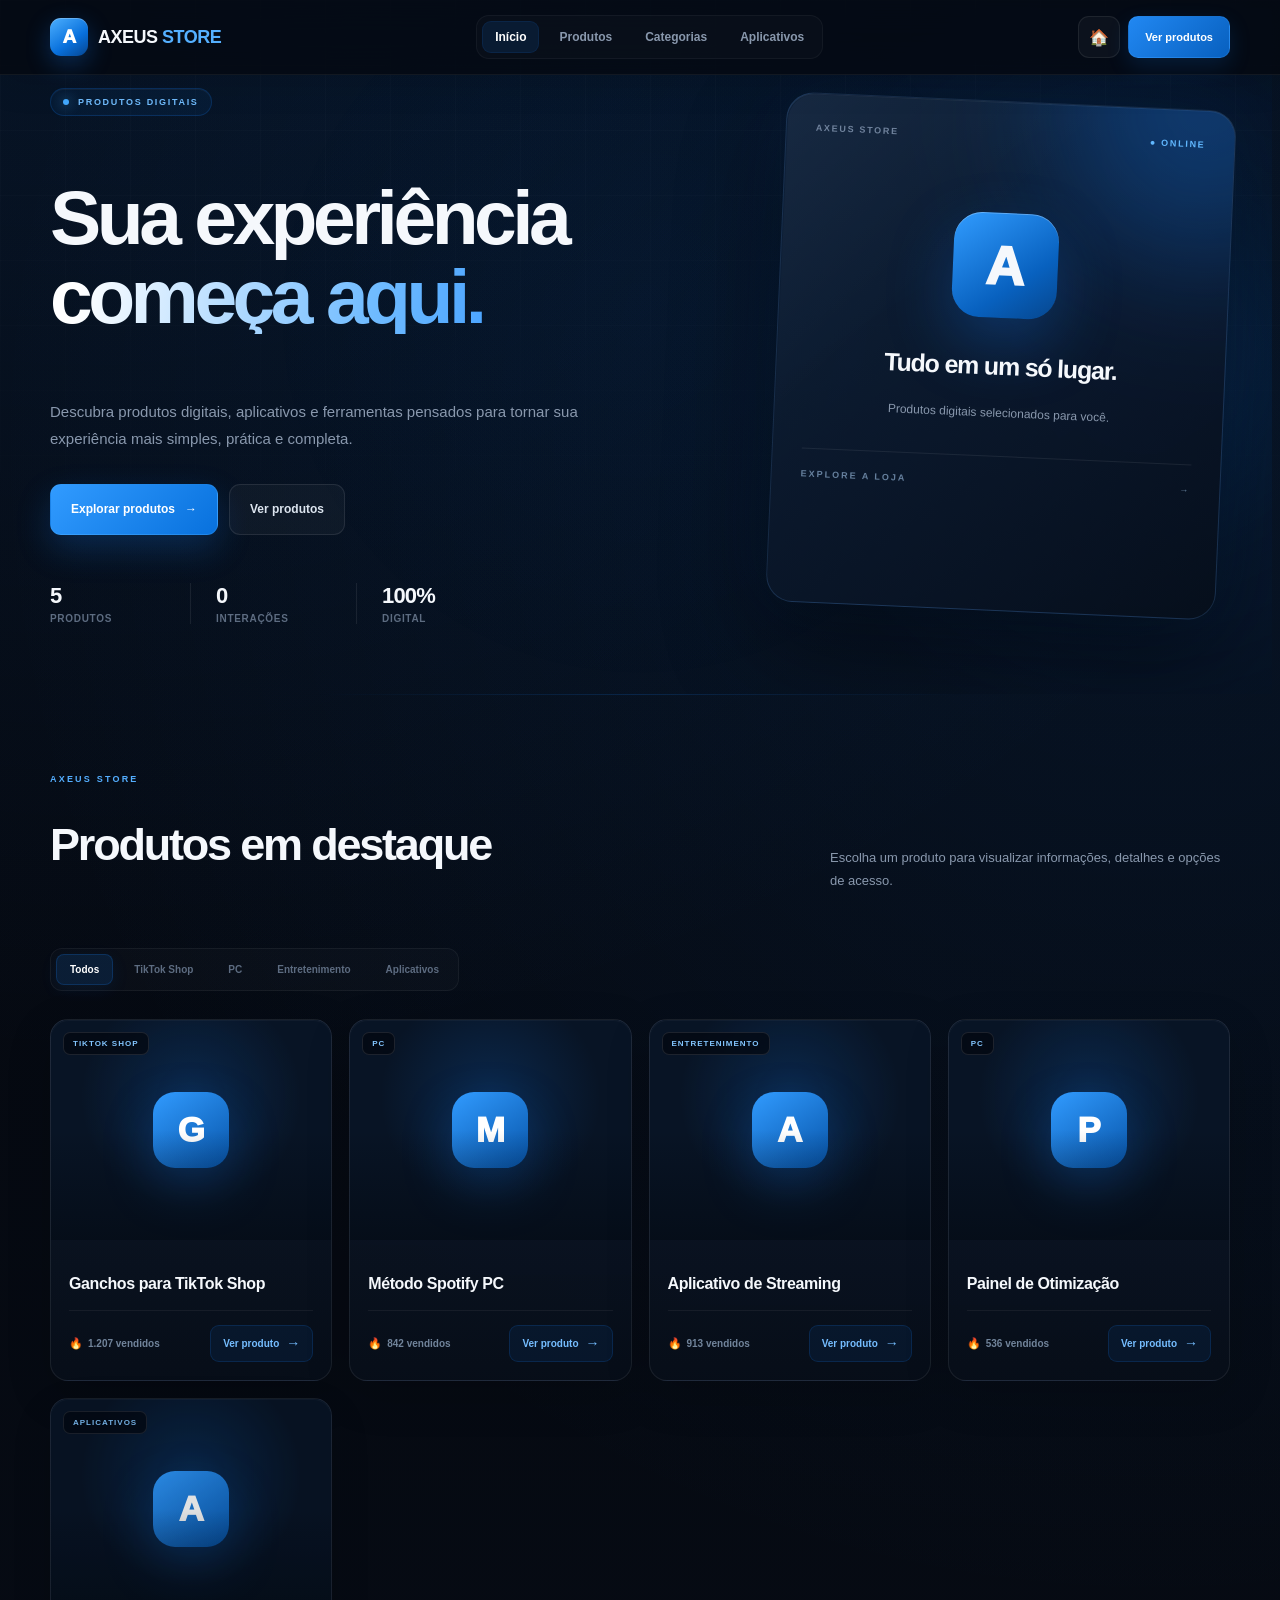
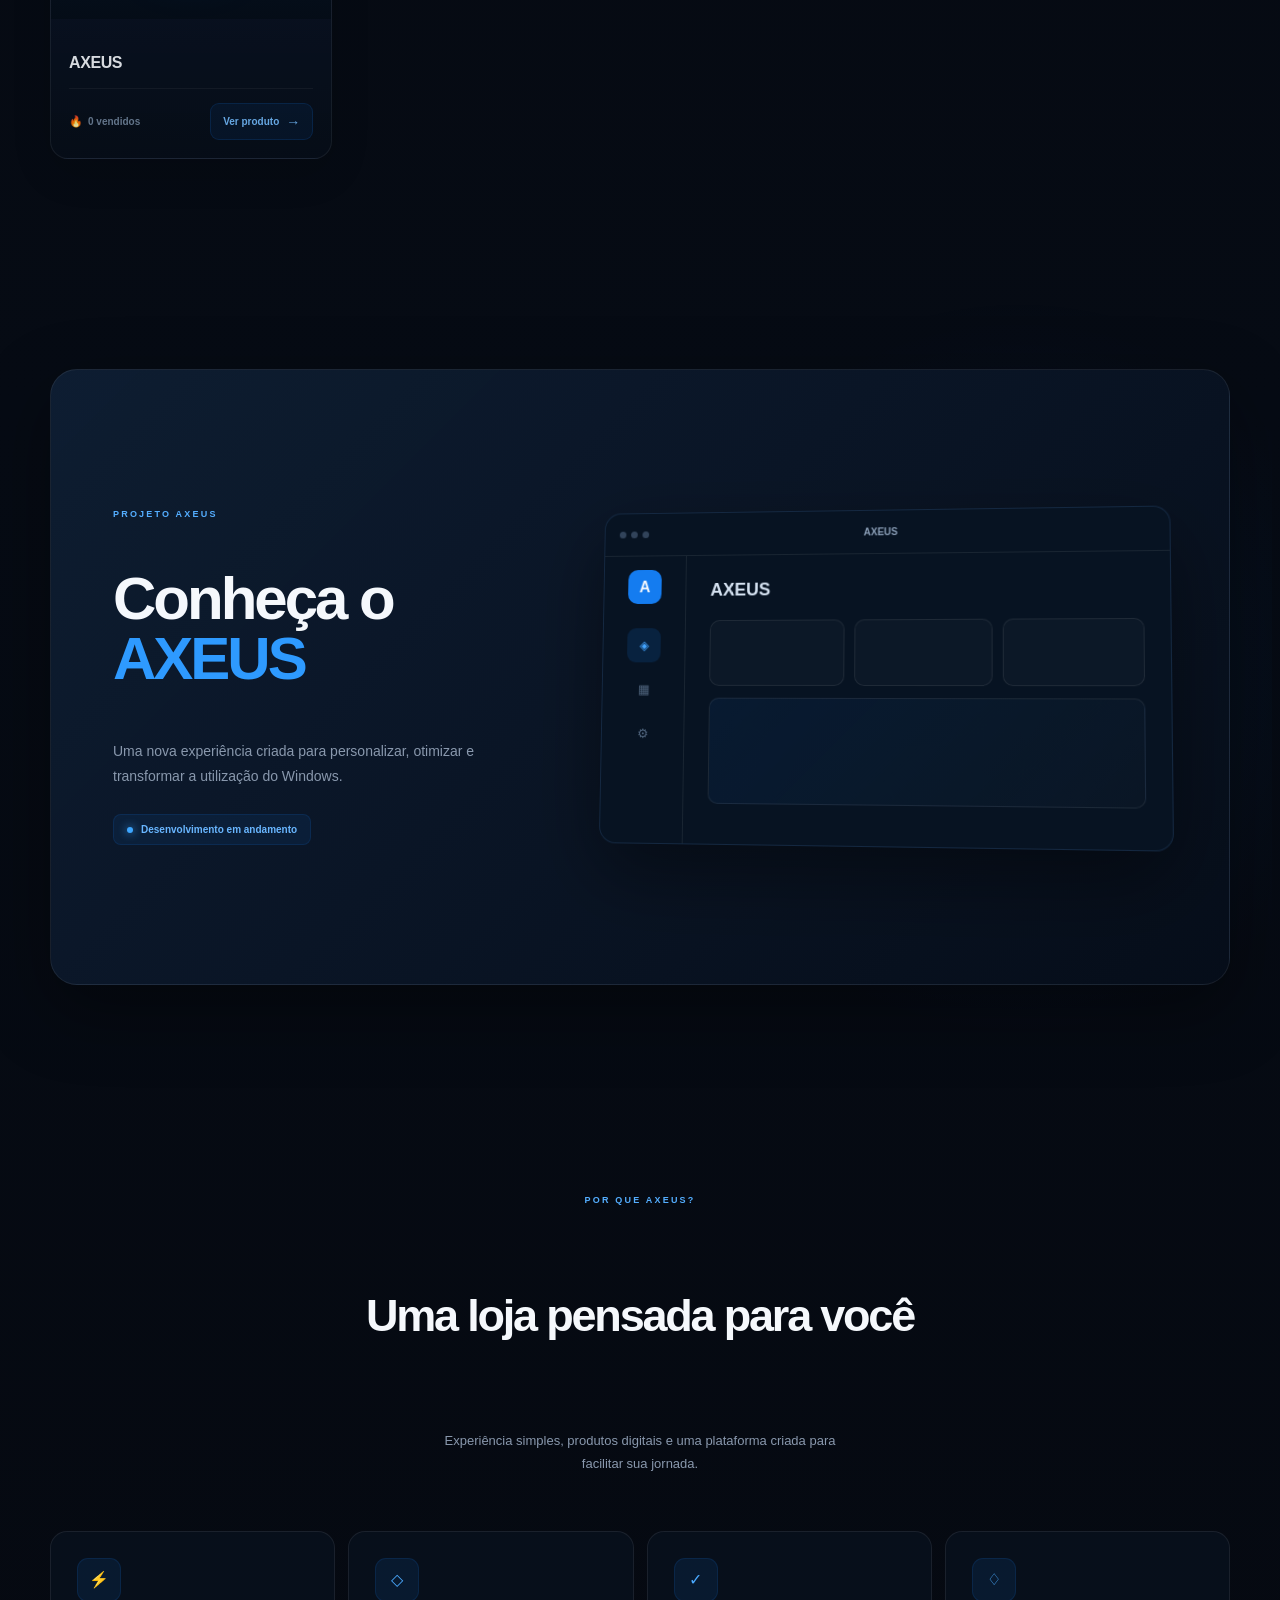
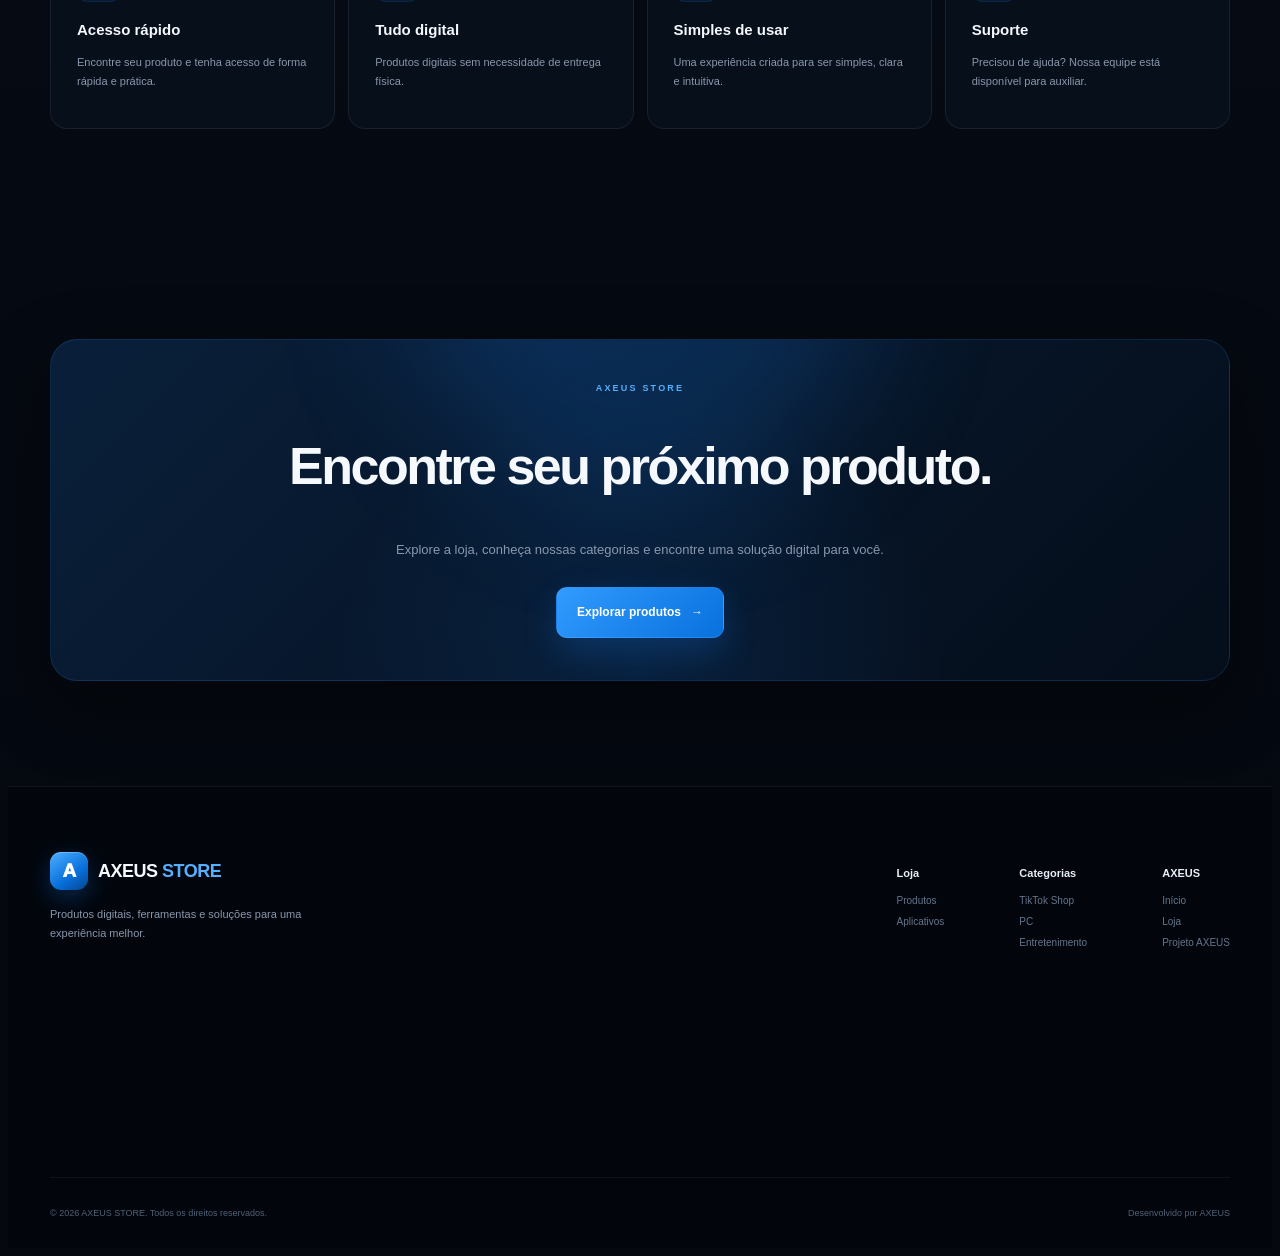
==== commit 4606edb8: "Update index.html" ====
--- a/index.html
+++ b/index.html
@@ -33,6 +33,47 @@
         href="style.css"
     >
 
+    <!-- CORREÇÃO DO ESPAÇO VAZIO -->
+    <style>
+
+        /* Remove altura excessiva do HERO */
+        .hero {
+            min-height: auto !important;
+            height: auto !important;
+            padding-top: 80px !important;
+            padding-bottom: 70px !important;
+        }
+
+        .hero-content {
+            min-height: auto !important;
+            height: auto !important;
+        }
+
+        .hero-card-wrapper {
+            min-height: auto !important;
+            height: auto !important;
+        }
+
+        .products-section {
+            margin-top: 0 !important;
+            padding-top: 80px !important;
+        }
+
+        @media (max-width: 900px) {
+
+            .hero {
+                padding-top: 60px !important;
+                padding-bottom: 60px !important;
+            }
+
+            .products-section {
+                padding-top: 60px !important;
+            }
+
+        }
+
+    </style>
+
 </head>
 
 <body>
@@ -44,8 +85,6 @@
     <header class="header">
 
         <div class="container header-content">
-
-            <!-- LOGO -->
 
             <a
                 href="#inicio"
@@ -69,8 +108,6 @@
 
             </a>
 
-            <!-- NAVEGAÇÃO -->
-
             <nav
                 class="nav"
                 aria-label="Navegação principal"
@@ -105,8 +142,6 @@
                 </a>
 
             </nav>
-
-            <!-- AÇÕES -->
 
             <div class="header-actions">
 
@@ -158,10 +193,6 @@
             <div class="container hero-content">
 
 
-                <!-- ================================
-                     TEXTO PRINCIPAL
-                ================================= -->
-
                 <div class="hero-text">
 
                     <div class="hero-badge">
@@ -197,8 +228,6 @@
                     </p>
 
 
-                    <!-- BOTÕES -->
-
                     <div class="hero-buttons">
 
                         <a
@@ -227,8 +256,6 @@
                     </div>
 
 
-                    <!-- ESTATÍSTICAS -->
-
                     <div class="hero-stats">
 
 
@@ -275,10 +302,6 @@
 
                 </div>
 
-
-                <!-- ================================
-                     CARD VISUAL
-                ================================= -->
 
                 <div class="hero-card-wrapper">
 
@@ -361,8 +384,6 @@
             <div class="container">
 
 
-                <!-- CABEÇALHO -->
-
                 <div class="section-header products-header">
 
                     <div>
@@ -388,8 +409,6 @@
 
                 </div>
 
-
-                <!-- FILTROS -->
 
                 <div
                     class="products-filters"
@@ -443,13 +462,6 @@
                 </div>
 
 
-                <!-- =================================================
-                     GRID DINÂMICO
-
-                     NÃO ALTERAR ESTE ID.
-                     O script.js utiliza #products-grid.
-                ================================================== -->
-
                 <div
                     id="products-grid"
                     class="products-grid"
@@ -470,8 +482,6 @@
 
                 </div>
 
-
-                <!-- NENHUM PRODUTO -->
 
                 <div
                     id="empty-products"
@@ -514,11 +524,8 @@
 
             <div class="container">
 
-
                 <div class="app-highlight">
 
-
-                    <!-- TEXTO -->
 
                     <div class="app-highlight-content">
 
@@ -560,14 +567,10 @@
                     </div>
 
 
-                    <!-- PREVIEW -->
-
                     <div class="app-visual">
 
                         <div class="app-window">
 
-
-                            <!-- BARRA DA JANELA -->
 
                             <div class="app-window-header">
 
@@ -590,12 +593,8 @@
                             </div>
 
 
-                            <!-- CORPO -->
-
                             <div class="app-window-body">
 
-
-                                <!-- SIDEBAR -->
 
                                 <div class="app-sidebar">
 
@@ -632,10 +631,7 @@
                                 </div>
 
 
-                                <!-- DASHBOARD -->
-
                                 <div class="app-dashboard">
-
 
                                     <div class="app-dashboard-title">
                                         AXEUS
@@ -703,8 +699,6 @@
 
                 <div class="benefits-grid">
 
-
-                    <!-- BENEFÍCIO 1 -->
 
                     <div class="benefit-card">
 
@@ -731,8 +725,6 @@
                     </div>
 
 
-                    <!-- BENEFÍCIO 2 -->
-
                     <div class="benefit-card">
 
                         <div
@@ -758,8 +750,6 @@
                     </div>
 
 
-                    <!-- BENEFÍCIO 3 -->
-
                     <div class="benefit-card">
 
                         <div
@@ -785,8 +775,6 @@
                     </div>
 
 
-                    <!-- BENEFÍCIO 4 -->
-
                     <div class="benefit-card">
 
                         <div
@@ -897,8 +885,6 @@
             <div class="footer-content">
 
 
-                <!-- MARCA -->
-
                 <div class="footer-brand">
 
 
@@ -940,12 +926,8 @@
                 </div>
 
 
-                <!-- LINKS -->
-
                 <div class="footer-links">
 
-
-                    <!-- LOJA -->
 
                     <div class="footer-column">
 
@@ -966,8 +948,6 @@
                     </div>
 
 
-                    <!-- CATEGORIAS -->
-
                     <div class="footer-column">
 
                         <h4>
@@ -992,8 +972,6 @@
                     </div>
 
 
-                    <!-- AXEUS -->
-
                     <div class="footer-column">
 
                         <h4>
@@ -1023,8 +1001,6 @@
             </div>
 
 
-            <!-- RODAPÉ INFERIOR -->
-
             <div class="footer-bottom">
 
                 <span>
@@ -1045,11 +1021,6 @@
 
     <!-- =====================================================
          CONFIGURAÇÃO DA LOJA
-
-         NÃO ALTERAR.
-
-         O ADMIN UTILIZA ESTA CHAVE PARA
-         COMPARTILHAR OS PRODUTOS.
     ====================================================== -->
 
     <script>
@@ -1061,8 +1032,6 @@
 
     <!-- =====================================================
          SCRIPT PRINCIPAL
-
-         NÃO REMOVER.
     ====================================================== -->
 
     <script src="script.js"></script>
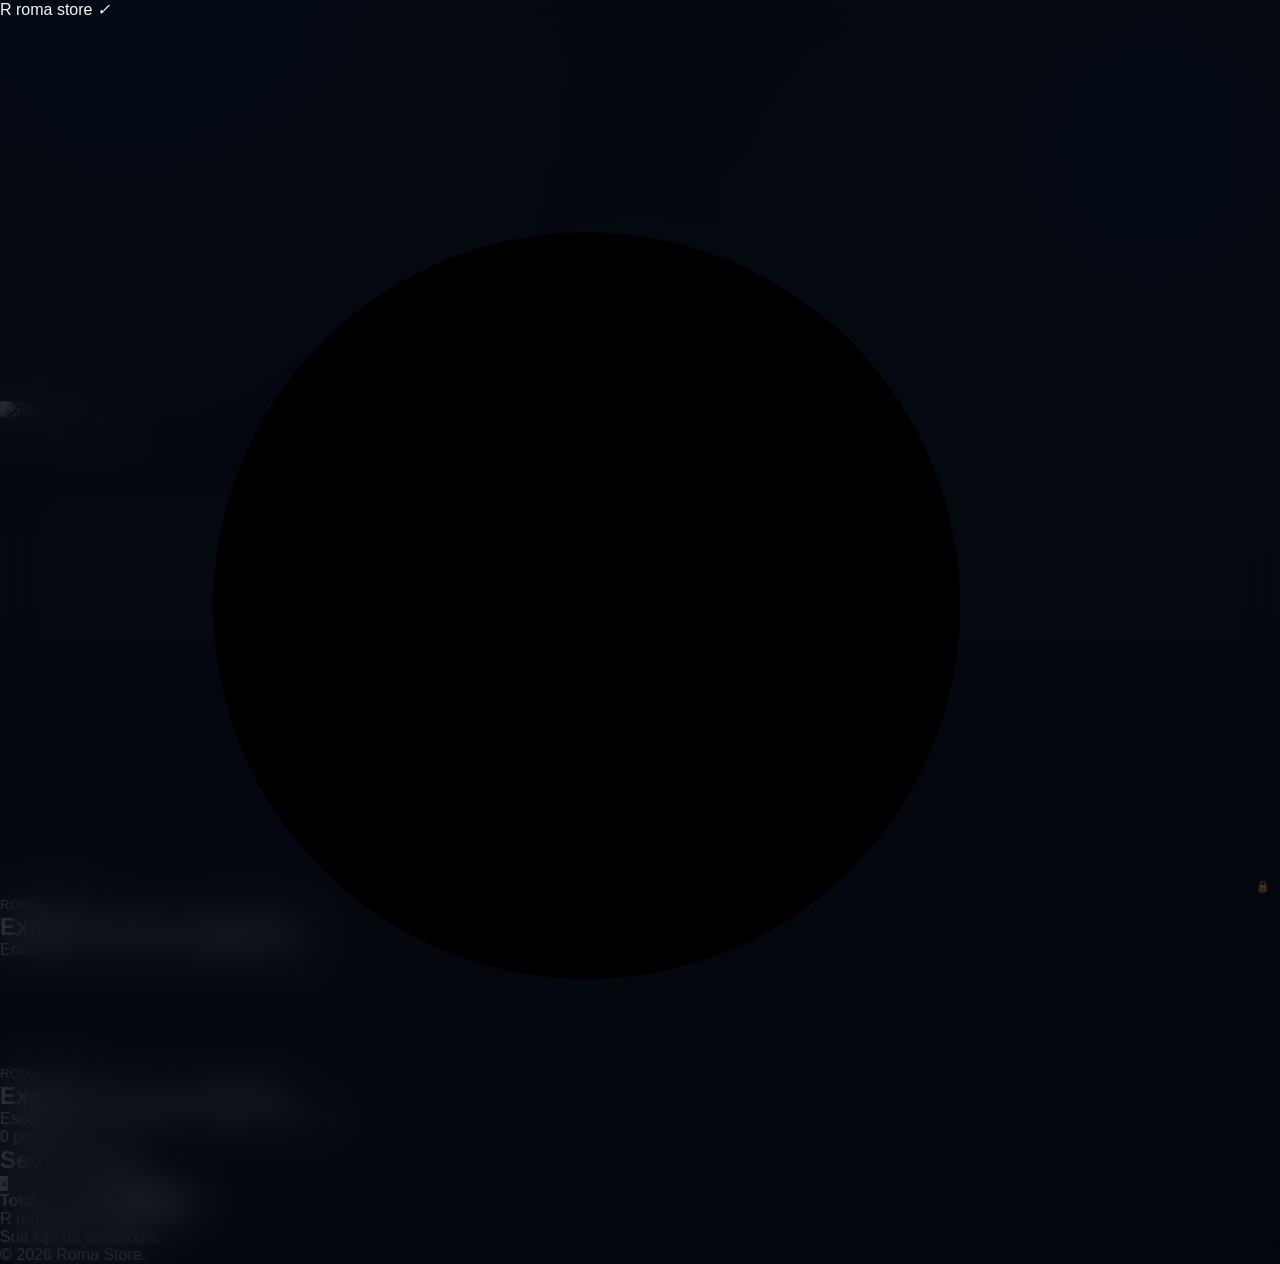
==== commit 9f089274: "Update index.html" ====
--- a/index.html
+++ b/index.html
@@ -1,1186 +1,680 @@
 <!DOCTYPE html>
 <html lang="pt-BR">
-
 <head>
-
-    <meta charset="UTF-8">
-
-    <meta
-        name="viewport"
-        content="width=device-width, initial-scale=1.0"
-    >
-
-    <title>AXEUS STORE — Produtos Digitais</title>
-
-    <meta
-        name="description"
-        content="AXEUS STORE — Produtos digitais, aplicativos, ferramentas e soluções para sua experiência digital."
-    >
-
-    <meta
-        name="theme-color"
-        content="#05080f"
-    >
-
-    <link
-        rel="icon"
-        type="image/png"
-        href="favicon.png"
-    >
-
-    <link
-        rel="stylesheet"
-        href="style.css"
-    >
-
-    <!-- CORREÇÃO DO ESPAÇO VAZIO -->
-    <style>
-
-        /* Remove altura excessiva do HERO */
-        .hero {
-            min-height: auto !important;
-            height: auto !important;
-            padding-top: 80px !important;
-            padding-bottom: 70px !important;
-        }
-
-        .hero-content {
-            min-height: auto !important;
-            height: auto !important;
-        }
-
-        .hero-card-wrapper {
-            min-height: auto !important;
-            height: auto !important;
-        }
-
-        .products-section {
-            margin-top: 0 !important;
-            padding-top: 80px !important;
-        }
-
-        @media (max-width: 900px) {
-
-            .hero {
-                padding-top: 60px !important;
-                padding-bottom: 60px !important;
-            }
-
-            .products-section {
-                padding-top: 60px !important;
-            }
-
-        }
-
-    </style>
-
+  <meta charset="UTF-8">
+  <meta name="viewport" content="width=device-width, initial-scale=1.0">
+  <meta name="theme-color" content="#08070f">
+
+  <title>Roma Store</title>
+
+  <link rel="stylesheet" href="style.css">
 </head>
 
 <body>
 
-    <!-- =====================================================
-         HEADER
-    ====================================================== -->
-
-    <header class="header">
-
-        <div class="container header-content">
-
-            <a
-                href="#inicio"
-                class="logo"
-                aria-label="AXEUS STORE - Início"
+<header class="header">
+  <a
+    class="brand"
+    href="#"
+    id="homeLink"
+    aria-label="Voltar para a página inicial"
+  >
+    <span class="brand-icon">R</span>
+    <span id="brandName">roma store</span>
+    <i aria-hidden="true">✓</i>
+  </a>
+
+  <div class="search">
+    <svg viewBox="0 0 24 24" aria-hidden="true">
+      <circle cx="11" cy="11" r="7"></circle>
+      <path d="m16 16 4 4"></path>
+    </svg>
+
+    <input
+      id="searchInput"
+      type="search"
+      placeholder="Buscar produto"
+      autocomplete="off"
+      aria-label="Buscar produto"
+    >
+  </div>
+
+  <div class="header-actions">
+    <button
+      class="header-icon"
+      id="supportButton"
+      type="button"
+      title="Suporte"
+      aria-label="Abrir suporte"
+      aria-expanded="false"
+    >
+      <svg
+        viewBox="0 0 24 24"
+        fill="none"
+        stroke="currentColor"
+        stroke-width="1.8"
+      >
+        <path d="M4 13v-2a8 8 0 0 1 16 0v2"></path>
+        <rect x="3" y="12" width="5" height="7" rx="2"></rect>
+        <rect x="16" y="12" width="5" height="7" rx="2"></rect>
+        <path d="M21 17c0 3-3 4-6 4"></path>
+      </svg>
+    </button>
+
+    <button
+      class="cart-button"
+      id="cartButton"
+      type="button"
+    >
+      <svg
+        viewBox="0 0 24 24"
+        fill="none"
+        stroke="currentColor"
+        stroke-width="1.8"
+      >
+        <circle cx="9" cy="20" r="1"></circle>
+        <circle cx="18" cy="20" r="1"></circle>
+        <path d="M3 4h2l2.4 11.2a2 2 0 0 0 2 1.6h8.8a2 2 0 0 0 2-1.6L22 8H6"></path>
+      </svg>
+
+      Carrinho
+
+      <span id="cartCount">0</span>
+    </button>
+  </div>
+</header>
+
+<div class="support-panel" id="supportPanel" hidden>
+  <div class="support-title">
+    <div>
+      <small>ROMA STORE</small>
+      <h3>Fale conosco</h3>
+    </div>
+
+    <button
+      id="closeSupport"
+      type="button"
+      aria-label="Fechar suporte"
+    >
+      ×
+    </button>
+  </div>
+
+  <p>
+    Entre em contato com nossa equipe através das nossas redes.
+  </p>
+
+  <a
+    id="discordLink"
+    href="#"
+    target="_blank"
+    rel="noopener noreferrer"
+  >
+    <span class="support-name">
+      <img
+        src="https://cdn.simpleicons.org/discord/ffffff"
+        alt="Discord"
+      >
+      Discord
+    </span>
+
+    <span aria-hidden="true">↗</span>
+  </a>
+
+  <a
+    id="tiktokLink"
+    href="#"
+    target="_blank"
+    rel="noopener noreferrer"
+  >
+    <span class="support-name">
+      <img
+        src="https://cdn.simpleicons.org/tiktok/ffffff"
+        alt="TikTok"
+      >
+      TikTok
+    </span>
+
+    <span aria-hidden="true">↗</span>
+  </a>
+
+  <a
+    id="instagramLink"
+    href="#"
+    target="_blank"
+    rel="noopener noreferrer"
+  >
+    <span class="support-name">
+      <img
+        src="https://cdn.simpleicons.org/instagram/ffffff"
+        alt="Instagram"
+      >
+      Instagram
+    </span>
+
+    <span aria-hidden="true">↗</span>
+  </a>
+
+  <a
+    id="whatsappLink"
+    href="#"
+    target="_blank"
+    rel="noopener noreferrer"
+  >
+    <span class="support-name">
+      <img
+        src="https://cdn.simpleicons.org/whatsapp/ffffff"
+        alt="WhatsApp"
+      >
+      WhatsApp
+    </span>
+
+    <span aria-hidden="true">↗</span>
+  </a>
+</div>
+
+<main id="homePage">
+
+  <section class="hero">
+    <img
+      id="heroImage"
+      src="Identidade Visual Roma Store.png"
+      alt="Roma Store"
+    >
+  </section>
+
+  <section class="store-content">
+
+    <div class="categories-section">
+
+      <div class="section-heading categories-heading">
+
+        <div>
+
+          <small>ROMA STORE</small>
+
+          <h1 id="categoriesTitle">
+            Explore nossas categorias
+          </h1>
+
+          <p id="categoriesDescription">
+            Encontre produtos para melhorar seu setup.
+          </p>
+
+        </div>
+
+      </div>
+
+      <div
+        class="categories-list"
+        id="categoriesList"
+      ></div>
+
+    </div>
+
+    <div class="section-heading products-heading">
+
+      <div>
+
+        <small>ROMA STORE</small>
+
+        <h1>Explore nossos produtos</h1>
+
+        <p>
+          Escolha um produto para ver todos os detalhes.
+        </p>
+
+      </div>
+
+      <span id="productCount">0 produtos</span>
+
+    </div>
+
+    <div
+      class="products-grid"
+      id="productsGrid"
+    ></div>
+
+    <div
+      class="empty"
+      id="emptyState"
+      hidden
+    >
+      Nenhum produto encontrado.
+    </div>
+
+  </section>
+</main>
+
+<main
+  class="product-page"
+  id="productPage"
+  hidden
+>
+
+  <button
+    class="back-button"
+    id="backButton"
+    type="button"
+  >
+    ← Voltar para a loja
+  </button>
+
+  <div class="detail-layout">
+
+    <section class="detail-main">
+
+      <div class="product-top">
+
+        <div class="gallery">
+
+          <div class="main-image">
+
+            <img
+              id="detailImage"
+              src=""
+              alt=""
             >
 
-                <span
-                    class="logo-icon"
-                    aria-hidden="true"
-                >
-                    A
-                </span>
-
-                <span>
-                    AXEUS
-                    <span class="logo-store">
-                        STORE
-                    </span>
-                </span>
-
-            </a>
-
-            <nav
-                class="nav"
-                aria-label="Navegação principal"
+          </div>
+
+          <div class="carousel">
+
+            <button
+              class="carousel-arrow"
+              id="prevImage"
+              type="button"
+              aria-label="Imagem anterior"
             >
-
-                <a
-                    href="#inicio"
-                    class="nav-link active"
-                >
-                    Início
-                </a>
-
-                <a
-                    href="#produtos"
-                    class="nav-link"
-                >
-                    Produtos
-                </a>
-
-                <a
-                    href="#categorias"
-                    class="nav-link"
-                >
-                    Categorias
-                </a>
-
-                <a
-                    href="#aplicativos"
-                    class="nav-link"
-                >
-                    Aplicativos
-                </a>
-
-            </nav>
-
-            <div class="header-actions">
-
-                <a
-                    href="adm.html"
-                    class="admin-home-button"
-                    aria-label="Abrir painel administrativo"
-                    title="Painel administrativo"
-                >
-                    🏠
-                </a>
-
-                <a
-                    href="#produtos"
-                    class="header-button"
-                >
-                    Ver produtos
-                </a>
-
-            </div>
-
-        </div>
-
-    </header>
-
-
-    <!-- =====================================================
-         CONTEÚDO PRINCIPAL
-    ====================================================== -->
-
-    <main>
-
-
-        <!-- =================================================
-             HERO
-        ================================================== -->
-
-        <section
-            id="inicio"
-            class="hero"
-        >
+              ‹
+            </button>
 
             <div
-                class="hero-background"
-                aria-hidden="true"
+              class="thumbnails"
+              id="thumbnails"
             ></div>
 
-
-            <div class="container hero-content">
-
-
-                <div class="hero-text">
-
-                    <div class="hero-badge">
-
-                        <span
-                            class="badge-dot"
-                            aria-hidden="true"
-                        ></span>
-
-                        PRODUTOS DIGITAIS
-
-                    </div>
-
-
-                    <h1>
-
-                        Sua experiência
-
-                        <span>
-                            começa aqui.
-                        </span>
-
-                    </h1>
-
-
-                    <p>
-
-                        Descubra produtos digitais,
-                        aplicativos e ferramentas pensados
-                        para tornar sua experiência mais
-                        simples, prática e completa.
-
-                    </p>
-
-
-                    <div class="hero-buttons">
-
-                        <a
-                            href="#produtos"
-                            class="btn btn-primary"
-                        >
-
-                            Explorar produtos
-
-                            <span aria-hidden="true">
-                                →
-                            </span>
-
-                        </a>
-
-
-                        <a
-                            href="#produtos"
-                            class="btn btn-secondary"
-                        >
-
-                            Ver produtos
-
-                        </a>
-
-                    </div>
-
-
-                    <div class="hero-stats">
-
-
-                        <div class="stat">
-
-                            <strong id="hero-products-count">
-                                0
-                            </strong>
-
-                            <span>
-                                Produtos
-                            </span>
-
-                        </div>
-
-
-                        <div class="stat">
-
-                            <strong id="hero-clicks-count">
-                                0
-                            </strong>
-
-                            <span>
-                                Interações
-                            </span>
-
-                        </div>
-
-
-                        <div class="stat">
-
-                            <strong>
-                                100%
-                            </strong>
-
-                            <span>
-                                Digital
-                            </span>
-
-                        </div>
-
-
-                    </div>
-
-                </div>
-
-
-                <div class="hero-card-wrapper">
-
-                    <div class="hero-card">
-
-                        <div
-                            class="hero-card-glow"
-                            aria-hidden="true"
-                        ></div>
-
-
-                        <div class="hero-card-top">
-
-                            <span class="hero-card-label">
-                                AXEUS STORE
-                            </span>
-
-                            <span class="hero-card-status">
-                                ● ONLINE
-                            </span>
-
-                        </div>
-
-
-                        <div
-                            class="hero-card-logo"
-                            aria-hidden="true"
-                        >
-                            A
-                        </div>
-
-
-                        <h3>
-                            Tudo em um só lugar.
-                        </h3>
-
-
-                        <p>
-                            Produtos digitais selecionados
-                            para você.
-                        </p>
-
-
-                        <div
-                            class="hero-card-line"
-                            aria-hidden="true"
-                        ></div>
-
-
-                        <div class="hero-card-bottom">
-
-                            <span>
-                                EXPLORE A LOJA
-                            </span>
-
-                            <span aria-hidden="true">
-                                →
-                            </span>
-
-                        </div>
-
-                    </div>
-
-                </div>
-
-            </div>
-
-        </section>
-
-
-        <!-- =================================================
-             PRODUTOS
-        ================================================== -->
-
-        <section
-            id="produtos"
-            class="products-section"
-        >
-
-            <div class="container">
-
-
-                <div class="section-header products-header">
-
-                    <div>
-
-                        <span class="section-label">
-                            AXEUS STORE
-                        </span>
-
-                        <h2>
-                            Produtos em destaque
-                        </h2>
-
-                    </div>
-
-
-                    <p>
-
-                        Escolha um produto para
-                        visualizar informações,
-                        detalhes e opções de acesso.
-
-                    </p>
-
-                </div>
-
-
-                <div
-                    class="products-filters"
-                    aria-label="Filtrar produtos por categoria"
-                >
-
-                    <button
-                        type="button"
-                        class="filter-button active"
-                        data-filter="TODOS"
-                    >
-                        Todos
-                    </button>
-
-
-                    <button
-                        type="button"
-                        class="filter-button"
-                        data-filter="TIKTOK SHOP"
-                    >
-                        TikTok Shop
-                    </button>
-
-
-                    <button
-                        type="button"
-                        class="filter-button"
-                        data-filter="PC"
-                    >
-                        PC
-                    </button>
-
-
-                    <button
-                        type="button"
-                        class="filter-button"
-                        data-filter="ENTRETENIMENTO"
-                    >
-                        Entretenimento
-                    </button>
-
-
-                    <button
-                        type="button"
-                        class="filter-button"
-                        data-filter="APLICATIVOS"
-                    >
-                        Aplicativos
-                    </button>
-
-                </div>
-
-
-                <div
-                    id="products-grid"
-                    class="products-grid"
-                >
-
-                    <div class="products-loading">
-
-                        <div
-                            class="loading-spinner"
-                            aria-hidden="true"
-                        ></div>
-
-                        <span>
-                            Carregando produtos...
-                        </span>
-
-                    </div>
-
-                </div>
-
-
-                <div
-                    id="empty-products"
-                    class="empty-products"
-                    style="display: none;"
-                >
-
-                    <div
-                        class="empty-icon"
-                        aria-hidden="true"
-                    >
-                        ◌
-                    </div>
-
-
-                    <h3>
-                        Nenhum produto encontrado
-                    </h3>
-
-
-                    <p>
-                        Não existem produtos nesta categoria no momento.
-                    </p>
-
-                </div>
-
-            </div>
-
-        </section>
-
-
-        <!-- =================================================
-             APLICATIVO AXEUS
-        ================================================== -->
-
-        <section
-            id="aplicativos"
-            class="apps-section"
-        >
-
-            <div class="container">
-
-                <div class="app-highlight">
-
-
-                    <div class="app-highlight-content">
-
-                        <span class="section-label">
-                            PROJETO AXEUS
-                        </span>
-
-
-                        <h2>
-
-                            Conheça o
-
-                            <span>
-                                AXEUS
-                            </span>
-
-                        </h2>
-
-
-                        <p>
-
-                            Uma nova experiência criada para
-                            personalizar, otimizar e transformar
-                            a utilização do Windows.
-
-                        </p>
-
-
-                        <div class="app-status">
-
-                            <span
-                                aria-hidden="true"
-                            ></span>
-
-                            Desenvolvimento em andamento
-
-                        </div>
-
-                    </div>
-
-
-                    <div class="app-visual">
-
-                        <div class="app-window">
-
-
-                            <div class="app-window-header">
-
-                                <div
-                                    class="window-dots"
-                                    aria-hidden="true"
-                                >
-
-                                    <span></span>
-                                    <span></span>
-                                    <span></span>
-
-                                </div>
-
-
-                                <span>
-                                    AXEUS
-                                </span>
-
-                            </div>
-
-
-                            <div class="app-window-body">
-
-
-                                <div class="app-sidebar">
-
-
-                                    <div class="app-sidebar-logo">
-                                        A
-                                    </div>
-
-
-                                    <div
-                                        class="app-sidebar-item active"
-                                        aria-hidden="true"
-                                    >
-                                        ◈
-                                    </div>
-
-
-                                    <div
-                                        class="app-sidebar-item"
-                                        aria-hidden="true"
-                                    >
-                                        ▦
-                                    </div>
-
-
-                                    <div
-                                        class="app-sidebar-item"
-                                        aria-hidden="true"
-                                    >
-                                        ⚙
-                                    </div>
-
-
-                                </div>
-
-
-                                <div class="app-dashboard">
-
-                                    <div class="app-dashboard-title">
-                                        AXEUS
-                                    </div>
-
-
-                                    <div class="app-dashboard-cards">
-
-                                        <div></div>
-                                        <div></div>
-                                        <div></div>
-
-                                    </div>
-
-
-                                    <div class="app-dashboard-large"></div>
-
-                                </div>
-
-
-                            </div>
-
-                        </div>
-
-                    </div>
-
-                </div>
-
-            </div>
-
-        </section>
-
-
-        <!-- =================================================
-             BENEFÍCIOS
-        ================================================== -->
-
-        <section class="benefits-section">
-
-            <div class="container">
-
-
-                <div class="section-header center">
-
-                    <span class="section-label">
-                        POR QUE AXEUS?
-                    </span>
-
-
-                    <h2>
-                        Uma loja pensada para você
-                    </h2>
-
-
-                    <p>
-
-                        Experiência simples, produtos digitais
-                        e uma plataforma criada para facilitar
-                        sua jornada.
-
-                    </p>
-
-                </div>
-
-
-                <div class="benefits-grid">
-
-
-                    <div class="benefit-card">
-
-                        <div
-                            class="benefit-icon"
-                            aria-hidden="true"
-                        >
-                            ⚡
-                        </div>
-
-
-                        <h3>
-                            Acesso rápido
-                        </h3>
-
-
-                        <p>
-
-                            Encontre seu produto e tenha
-                            acesso de forma rápida e prática.
-
-                        </p>
-
-                    </div>
-
-
-                    <div class="benefit-card">
-
-                        <div
-                            class="benefit-icon"
-                            aria-hidden="true"
-                        >
-                            ◇
-                        </div>
-
-
-                        <h3>
-                            Tudo digital
-                        </h3>
-
-
-                        <p>
-
-                            Produtos digitais sem
-                            necessidade de entrega física.
-
-                        </p>
-
-                    </div>
-
-
-                    <div class="benefit-card">
-
-                        <div
-                            class="benefit-icon"
-                            aria-hidden="true"
-                        >
-                            ✓
-                        </div>
-
-
-                        <h3>
-                            Simples de usar
-                        </h3>
-
-
-                        <p>
-
-                            Uma experiência criada para
-                            ser simples, clara e intuitiva.
-
-                        </p>
-
-                    </div>
-
-
-                    <div class="benefit-card">
-
-                        <div
-                            class="benefit-icon"
-                            aria-hidden="true"
-                        >
-                            ♢
-                        </div>
-
-
-                        <h3>
-                            Suporte
-                        </h3>
-
-
-                        <p>
-
-                            Precisou de ajuda? Nossa equipe
-                            está disponível para auxiliar.
-
-                        </p>
-
-                    </div>
-
-
-                </div>
-
-            </div>
-
-        </section>
-
-
-        <!-- =================================================
-             CTA FINAL
-        ================================================== -->
-
-        <section class="cta-section">
-
-            <div class="container">
-
-
-                <div class="cta-card">
-
-
-                    <div
-                        class="cta-glow"
-                        aria-hidden="true"
-                    ></div>
-
-
-                    <div class="cta-content">
-
-
-                        <span class="section-label">
-                            AXEUS STORE
-                        </span>
-
-
-                        <h2>
-                            Encontre seu próximo produto.
-                        </h2>
-
-
-                        <p>
-
-                            Explore a loja, conheça nossas
-                            categorias e encontre uma solução
-                            digital para você.
-
-                        </p>
-
-
-                        <a
-                            href="#produtos"
-                            class="btn btn-primary"
-                        >
-
-                            Explorar produtos
-
-                            <span aria-hidden="true">
-                                →
-                            </span>
-
-                        </a>
-
-
-                    </div>
-
-                </div>
-
-            </div>
-
-        </section>
-
-
-    </main>
-
-
-    <!-- =====================================================
-         FOOTER
-    ====================================================== -->
-
-    <footer class="footer">
-
-        <div class="container">
-
-
-            <div class="footer-content">
-
-
-                <div class="footer-brand">
-
-
-                    <a
-                        href="#inicio"
-                        class="logo"
-                        aria-label="AXEUS STORE - Início"
-                    >
-
-                        <span
-                            class="logo-icon"
-                            aria-hidden="true"
-                        >
-                            A
-                        </span>
-
-
-                        <span>
-
-                            AXEUS
-
-                            <span class="logo-store">
-                                STORE
-                            </span>
-
-                        </span>
-
-                    </a>
-
-
-                    <p>
-
-                        Produtos digitais,
-                        ferramentas e soluções
-                        para uma experiência melhor.
-
-                    </p>
-
-                </div>
-
-
-                <div class="footer-links">
-
-
-                    <div class="footer-column">
-
-                        <h4>
-                            Loja
-                        </h4>
-
-
-                        <a href="#produtos">
-                            Produtos
-                        </a>
-
-
-                        <a href="#aplicativos">
-                            Aplicativos
-                        </a>
-
-                    </div>
-
-
-                    <div class="footer-column">
-
-                        <h4>
-                            Categorias
-                        </h4>
-
-
-                        <a href="#produtos">
-                            TikTok Shop
-                        </a>
-
-
-                        <a href="#produtos">
-                            PC
-                        </a>
-
-
-                        <a href="#produtos">
-                            Entretenimento
-                        </a>
-
-                    </div>
-
-
-                    <div class="footer-column">
-
-                        <h4>
-                            AXEUS
-                        </h4>
-
-
-                        <a href="#inicio">
-                            Início
-                        </a>
-
-
-                        <a href="#produtos">
-                            Loja
-                        </a>
-
-
-                        <a href="#aplicativos">
-                            Projeto AXEUS
-                        </a>
-
-                    </div>
-
-
-                </div>
-
-            </div>
-
-
-            <div class="footer-bottom">
-
-                <span>
-                    © 2026 AXEUS STORE. Todos os direitos reservados.
-                </span>
-
-
-                <span>
-                    Desenvolvido por AXEUS
-                </span>
-
-            </div>
-
-        </div>
-
-    </footer>
-
-
-    <!-- =====================================================
-         CONFIGURAÇÃO DA LOJA
-    ====================================================== -->
-
-    <script>
-
-        window.AXEUS_STORAGE_KEY = "axeus_products";
-
-    </script>
-
-
-    <!-- =====================================================
-         SCRIPT PRINCIPAL
-    ====================================================== -->
-
-    <script src="script.js"></script>
-
-
-    <!-- =====================================================
-         NAVEGAÇÃO
-    ====================================================== -->
-
-    <script>
-
-        document.addEventListener(
-            "DOMContentLoaded",
-            function () {
-
-
-                /* ============================================
-                   ROLAGEM SUAVE
-                ============================================ */
-
-                document
-                    .querySelectorAll('a[href^="#"]')
-                    .forEach(function (link) {
-
-                        link.addEventListener(
-                            "click",
-                            function (event) {
-
-                                const targetId =
-                                    this.getAttribute("href");
-
-
-                                if (
-                                    !targetId ||
-                                    targetId === "#"
-                                ) {
-                                    return;
-                                }
-
-
-                                const target =
-                                    document.querySelector(
-                                        targetId
-                                    );
-
-
-                                if (!target) {
-                                    return;
-                                }
-
-
-                                event.preventDefault();
-
-
-                                target.scrollIntoView({
-
-                                    behavior: "smooth",
-
-                                    block: "start"
-
-                                });
-
-                            }
-                        );
-
-                    });
-
-
-                /* ============================================
-                   ATUALIZA LINK ATIVO DO MENU
-                ============================================ */
-
-                const sections =
-                    document.querySelectorAll(
-                        "main section[id]"
-                    );
-
-
-                const navLinks =
-                    document.querySelectorAll(
-                        ".nav-link"
-                    );
-
-
-                const observer =
-                    new IntersectionObserver(
-                        function (entries) {
-
-                            entries.forEach(
-                                function (entry) {
-
-                                    if (!entry.isIntersecting) {
-                                        return;
-                                    }
-
-
-                                    navLinks.forEach(
-                                        function (link) {
-
-                                            link.classList.remove(
-                                                "active"
-                                            );
-
-                                        }
-                                    );
-
-
-                                    const activeLink =
-                                        document.querySelector(
-                                            '.nav-link[href="#' +
-                                            entry.target.id +
-                                            '"]'
-                                        );
-
-
-                                    if (activeLink) {
-
-                                        activeLink.classList.add(
-                                            "active"
-                                        );
-
-                                    }
-
-                                }
-                            );
-
-                        },
-                        {
-                            rootMargin:
-                                "-35% 0px -55% 0px"
-                        }
-                    );
-
-
-                sections.forEach(
-                    function (section) {
-
-                        observer.observe(section);
-
-                    }
-                );
-
-
-            }
-        );
-
-    </script>
-
+            <button
+              class="carousel-arrow"
+              id="nextImage"
+              type="button"
+              aria-label="Próxima imagem"
+            >
+              ›
+            </button>
+
+          </div>
+
+          <div
+            class="image-counter"
+            id="imageCounter"
+          ></div>
+
+        </div>
+
+        <div class="purchase-info">
+
+          <span
+            class="category"
+            id="detailCategory"
+          ></span>
+
+          <h1 id="detailName"></h1>
+
+          <div class="rating">
+
+            <span aria-label="Avaliação em estrelas">
+              ★★★★★
+            </span>
+
+            <b id="detailRating">5.0</b>
+
+            <small id="ratingStoreName">
+              Roma Store
+            </small>
+
+          </div>
+
+          <div class="price-area">
+
+            <div
+              class="old-price"
+              id="detailOldPrice"
+            ></div>
+
+            <span
+              class="discount"
+              id="detailDiscount"
+            ></span>
+
+            <strong id="detailPrice">
+              R$ 0,00
+            </strong>
+
+            <small>
+              À vista no Pix
+            </small>
+
+          </div>
+
+          <div class="purchase-box">
+
+            <div class="stock">
+              ✓ Produto disponível
+            </div>
+
+            <button
+              class="buy-button"
+              id="buyButton"
+              type="button"
+            >
+
+              <svg
+                viewBox="0 0 24 24"
+                fill="none"
+                stroke="currentColor"
+                stroke-width="1.8"
+              >
+                <circle cx="9" cy="20" r="1"></circle>
+                <circle cx="18" cy="20" r="1"></circle>
+                <path d="M3 4h2l2.4 11.2a2 2 0 0 0 2 1.6h8.8a2 2 0 0 0 2-1.6L22 8H6"></path>
+              </svg>
+
+              Comprar agora
+
+            </button>
+
+            <button
+              class="add-button"
+              id="addButton"
+              type="button"
+            >
+
+              <span>＋</span>
+
+              Adicionar ao carrinho
+
+            </button>
+
+          </div>
+
+        </div>
+
+      </div>
+
+      <section class="description-card">
+
+        <h2>
+
+          <svg
+            viewBox="0 0 24 24"
+            fill="none"
+            stroke="currentColor"
+            stroke-width="1.8"
+          >
+            <path d="M14 2H6a2 2 0 0 0-2 2v16a2 2 0 0 0 2 2h12a2 2 0 0 0 2-2V8z"></path>
+            <path d="M14 2v6h6"></path>
+            <path d="M8 13h8M8 17h6"></path>
+          </svg>
+
+          Descrição
+
+        </h2>
+
+        <h3 id="descriptionTitle"></h3>
+
+        <p id="longDescription"></p>
+
+      </section>
+
+    </section>
+
+    <aside class="side-information">
+
+      <div class="info-card">
+
+        <div class="info-icon">
+          ✓
+        </div>
+
+        <div>
+
+          <h3>Entrega imediata</h3>
+
+          <p>
+            Receba o seu pacote imediatamente após o pagamento.
+          </p>
+
+        </div>
+
+      </div>
+
+      <div class="info-card">
+
+        <div class="info-icon">
+          ✓
+        </div>
+
+        <div>
+
+          <h3>Segurança total</h3>
+
+          <p>
+            Seus dados são protegidos durante todo o processo.
+          </p>
+
+        </div>
+
+      </div>
+
+      <div class="info-card payment-card">
+
+        <div class="info-icon">
+          $
+        </div>
+
+        <div>
+
+          <h3>Forma de pagamento</h3>
+
+          <p>
+            Pagamento rápido e seguro via Pix.
+          </p>
+
+          <div class="payment-methods">
+
+            <div class="pix-logo">
+              PIX
+            </div>
+
+          </div>
+
+        </div>
+
+      </div>
+
+      <div class="reviews-card">
+
+        <h3>
+          ★ Avaliações
+        </h3>
+
+        <div class="review-summary">
+
+          <div>
+
+            <strong id="reviewScore">
+              5.00
+            </strong>
+
+            <div class="stars">
+              ★★★★★
+            </div>
+
+            <small id="reviewCount">
+              2 avaliações
+            </small>
+
+          </div>
+
+          <div class="rating-bars">
+
+            <div>
+              <span>5 ★</span>
+
+              <i>
+                <b style="width:100%"></b>
+              </i>
+            </div>
+
+            <div>
+              <span>4 ★</span>
+
+              <i>
+                <b style="width:0%"></b>
+              </i>
+            </div>
+
+            <div>
+              <span>3 ★</span>
+
+              <i>
+                <b style="width:0%"></b>
+              </i>
+            </div>
+
+            <div>
+              <span>2 ★</span>
+
+              <i>
+                <b style="width:0%"></b>
+              </i>
+            </div>
+
+            <div>
+              <span>1 ★</span>
+
+              <i>
+                <b style="width:0%"></b>
+              </i>
+            </div>
+
+          </div>
+
+        </div>
+
+      </div>
+
+    </aside>
+
+  </div>
+
+</main>
+
+<aside
+  class="cart-panel"
+  id="cartPanel"
+  aria-label="Carrinho de compras"
+>
+
+  <div class="cart-heading">
+
+    <h2>Seu carrinho</h2>
+
+    <button
+      id="closeCart"
+      type="button"
+      aria-label="Fechar carrinho"
+    >
+      ×
+    </button>
+
+  </div>
+
+  <div id="cartItems"></div>
+
+  <div class="cart-footer">
+
+    <strong>
+
+      Total
+
+      <span id="cartTotal">
+        R$ 0,00
+      </span>
+
+    </strong>
+
+    <button
+      class="buy-button"
+      id="checkoutButton"
+      type="button"
+    >
+      Finalizar pedido
+    </button>
+
+  </div>
+
+</aside>
+
+<div
+  class="overlay"
+  id="overlay"
+  hidden
+></div>
+
+<footer>
+
+  <div class="brand">
+
+    <span class="brand-icon">R</span>
+
+    <span id="footerBrandName">
+      roma store
+    </span>
+
+  </div>
+
+  <p id="footerDescription">
+    Sua loja de tecnologia.
+  </p>
+
+  <p>
+    © 2026 Roma Store.
+  </p>
+
+</footer>
+
+<!-- Ícone discreto para acessar o painel administrativo -->
+<a
+  href="login.html"
+  class="admin-link"
+  title="Admin"
+  aria-label="Área administrativa"
+>
+  🔒
+</a>
+
+<style>
+  .admin-link {
+    position: fixed;
+    right: 10px;
+    bottom: 8px;
+    font-size: 11px;
+    line-height: 1;
+    text-decoration: none;
+    opacity: 0.25;
+    z-index: 9999;
+    transition: opacity 0.2s, transform 0.2s;
+  }
+
+  .admin-link:hover {
+    opacity: 0.8;
+    transform: scale(1.1);
+  }
+</style>
+
+<script src="script.js"></script>
 
 </body>
-
 </html>
--- a/style.css
+++ b/style.css
@@ -1,4 +1,3 @@
-```css
 /* =========================================================
    AXEUS STORE — NOVA INTERFACE
    Design: moderno • premium • tecnológico • loja digital
@@ -1418,7 +1417,7 @@
         grid;
 
     grid-template-columns:
-        repeat(4, 1fr);
+        repeat(4, minmax(0, 1fr));
 
     gap:
         17px;
@@ -1430,6 +1429,12 @@
 
     min-width:
         0;
+
+    width:
+        100%;
+
+    max-width:
+        100%;
 
     overflow:
         hidden;
@@ -1505,6 +1510,9 @@
 .product-image {
     position:
         relative;
+
+    width:
+        100%;
 
     height:
         220px;
@@ -1586,6 +1594,9 @@
     z-index:
         3;
 
+    max-width:
+        calc(100% - 24px);
+
     padding:
         6px 9px;
 
@@ -1613,6 +1624,15 @@
 
     letter-spacing:
         1px;
+
+    white-space:
+        nowrap;
+
+    overflow:
+        hidden;
+
+    text-overflow:
+        ellipsis;
 }
 
 .product-placeholder {
@@ -1667,6 +1687,12 @@
 }
 
 .product-content {
+    width:
+        100%;
+
+    min-width:
+        0;
+
     padding:
         17px 18px 18px;
 }
@@ -1675,6 +1701,9 @@
     min-height:
         auto;
 
+    width:
+        100%;
+
     margin-bottom:
         15px;
 
@@ -1689,6 +1718,9 @@
 
     font-weight:
         750;
+
+    overflow-wrap:
+        anywhere;
 }
 
 .product-description {
@@ -1714,6 +1746,12 @@
 }
 
 .product-footer {
+    width:
+        100%;
+
+    min-width:
+        0;
+
     display:
         flex;
 
@@ -1741,6 +1779,9 @@
     min-width:
         0;
 
+    flex:
+        1 1 auto;
+
     display:
         flex;
 
@@ -1749,6 +1790,9 @@
 
     gap:
         4px;
+
+    overflow:
+        hidden;
 }
 
 .product-price {
@@ -1760,6 +1804,9 @@
 
     font-weight:
         850;
+
+    white-space:
+        nowrap;
 }
 
 .product-sold {
@@ -1780,16 +1827,29 @@
 
     font-weight:
         650;
-}
-
-.product-card .sold-icon {
-    font-size:
-        11px;
-}
-
-.product-buy-button {
-    flex-shrink:
+
+    white-space:
+        nowrap;
+}
+
+.product-view {
+    flex:
+        0 0 auto;
+
+    width:
+        auto;
+
+    max-width:
+        105px;
+
+    min-width:
         0;
+
+    min-height:
+        35px;
+
+    box-sizing:
+        border-box;
 
     display:
         inline-flex;
@@ -1800,94 +1860,11 @@
     justify-content:
         center;
 
-    min-height:
-        37px;
+    gap:
+        6px;
 
     padding:
-        0 13px;
-
-    border-radius:
-        9px;
-
-    background:
-        linear-gradient(
-            135deg,
-            #319bff,
-            #0865c9
-        );
-
-    color:
-        white;
-
-    font-size:
-        10px;
-
-    font-weight:
-        850;
-
-    transition:
-        transform 0.25s ease,
-        box-shadow 0.25s ease;
-
-    box-shadow:
-        0 8px 20px
-        rgba(22, 131, 255, 0.12);
-}
-
-.product-buy-button:hover {
-    transform:
-        translateY(-2px);
-
-    box-shadow:
-        0 11px 25px
-        rgba(22, 131, 255, 0.23);
-}
-
-.product-buy-button.coming-soon {
-    background:
-        rgba(255, 255, 255, 0.045);
-
-    color:
-        #75869b;
-
-    border:
-        1px solid
-        var(--border);
-
-    cursor:
-        default;
-
-    box-shadow:
-        none;
-}
-
-.product-coming-soon {
-    opacity:
-        0.88;
-}
-
-/* =========================================================
-   VER PRODUTO
-========================================================= */
-
-.product-view {
-    display:
-        inline-flex;
-
-    align-items:
-        center;
-
-    justify-content:
-        center;
-
-    gap:
-        7px;
-
-    min-height:
-        35px;
-
-    padding:
-        0 12px;
+        0 10px;
 
     border-radius:
         9px;
@@ -1903,13 +1880,22 @@
         rgba(22, 131, 255, 0.16);
 
     font-size:
-        10px;
+        9px;
 
     font-weight:
         850;
 
     white-space:
         nowrap;
+
+    overflow:
+        hidden;
+
+    text-overflow:
+        ellipsis;
+
+    cursor:
+        pointer;
 
     transition:
         background 0.25s ease,
@@ -1918,6 +1904,17 @@
         transform 0.25s ease;
 }
 
+.product-view span:first-child {
+    min-width:
+        0;
+
+    overflow:
+        hidden;
+
+    text-overflow:
+        ellipsis;
+}
+
 .product-view:hover {
     color:
         #ffffff;
@@ -1933,8 +1930,11 @@
 }
 
 .product-view-arrow {
-    font-size:
-        14px;
+    flex-shrink:
+        0;
+
+    font-size:
+        13px;
 
     line-height:
         1;
@@ -2016,6 +2016,9 @@
 .empty-products {
     min-height:
         240px;
+
+    display:
+        flex;
 
     align-items:
         center;
